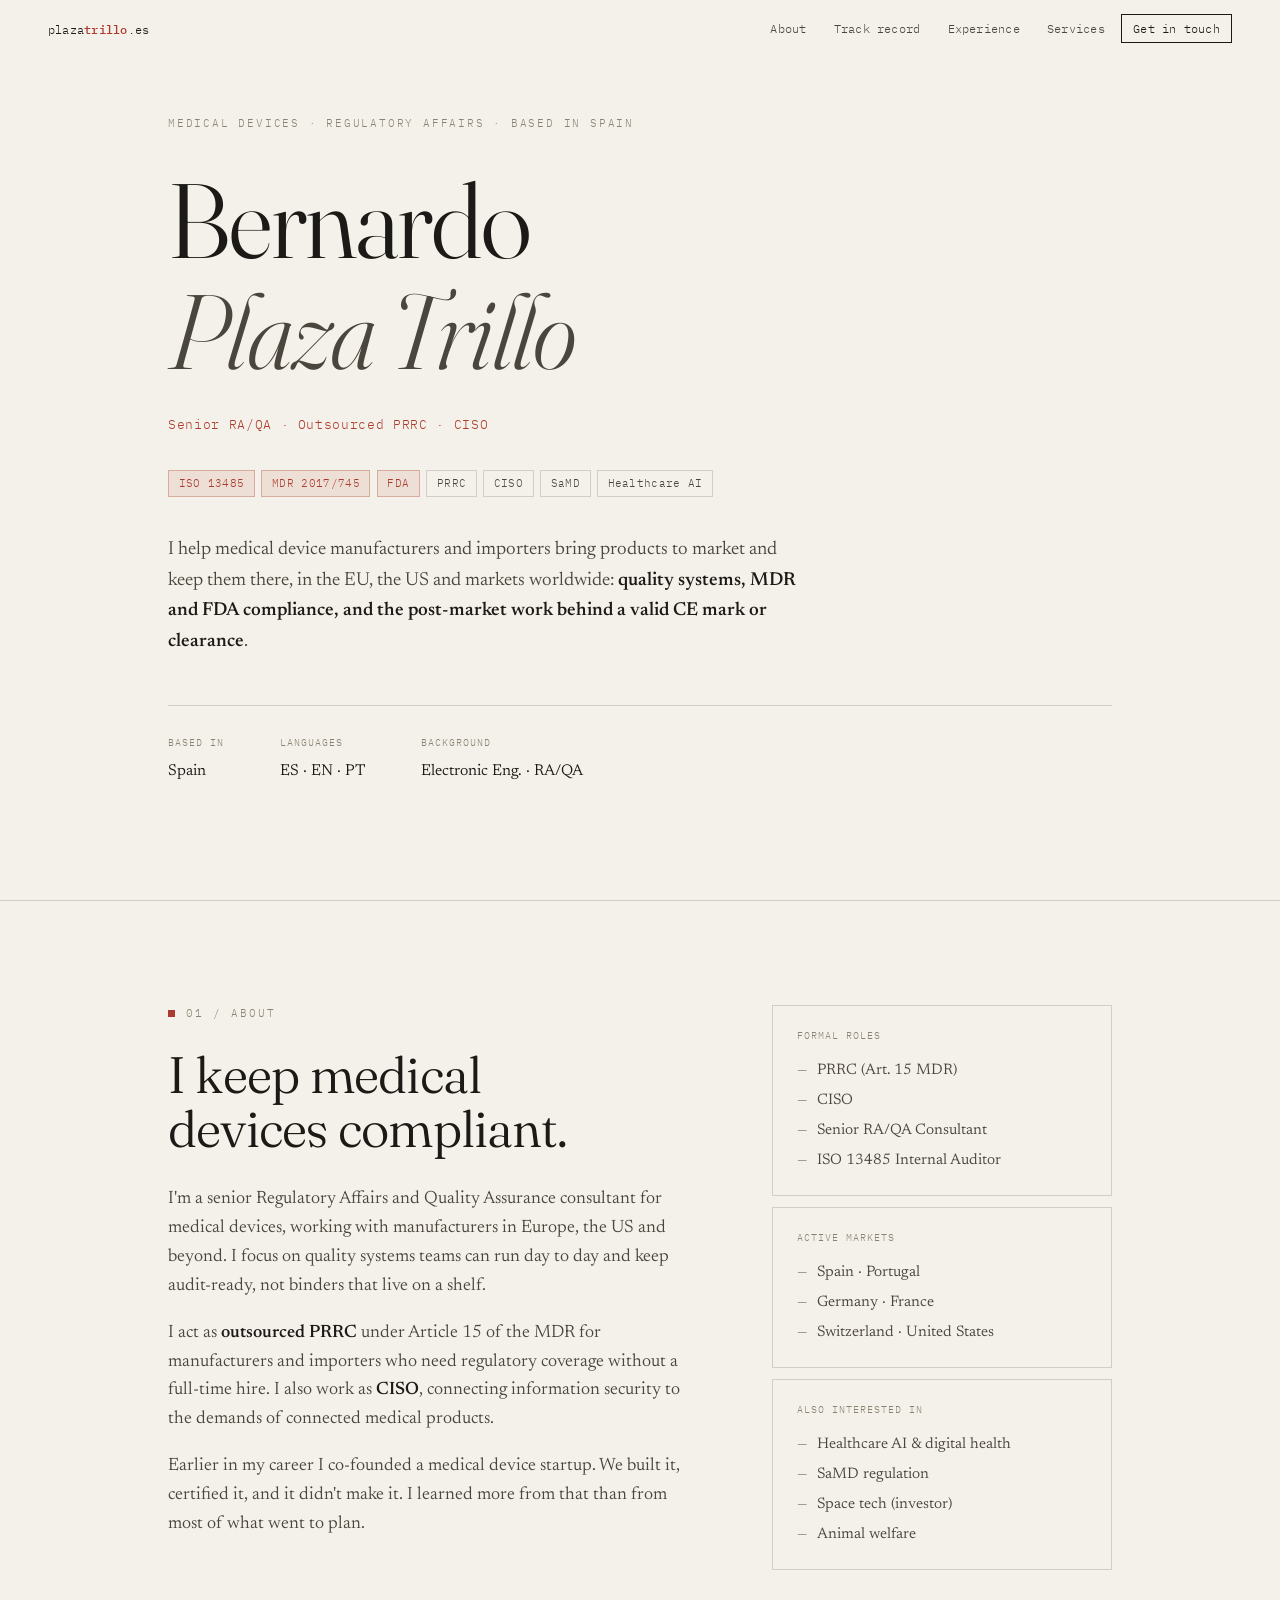
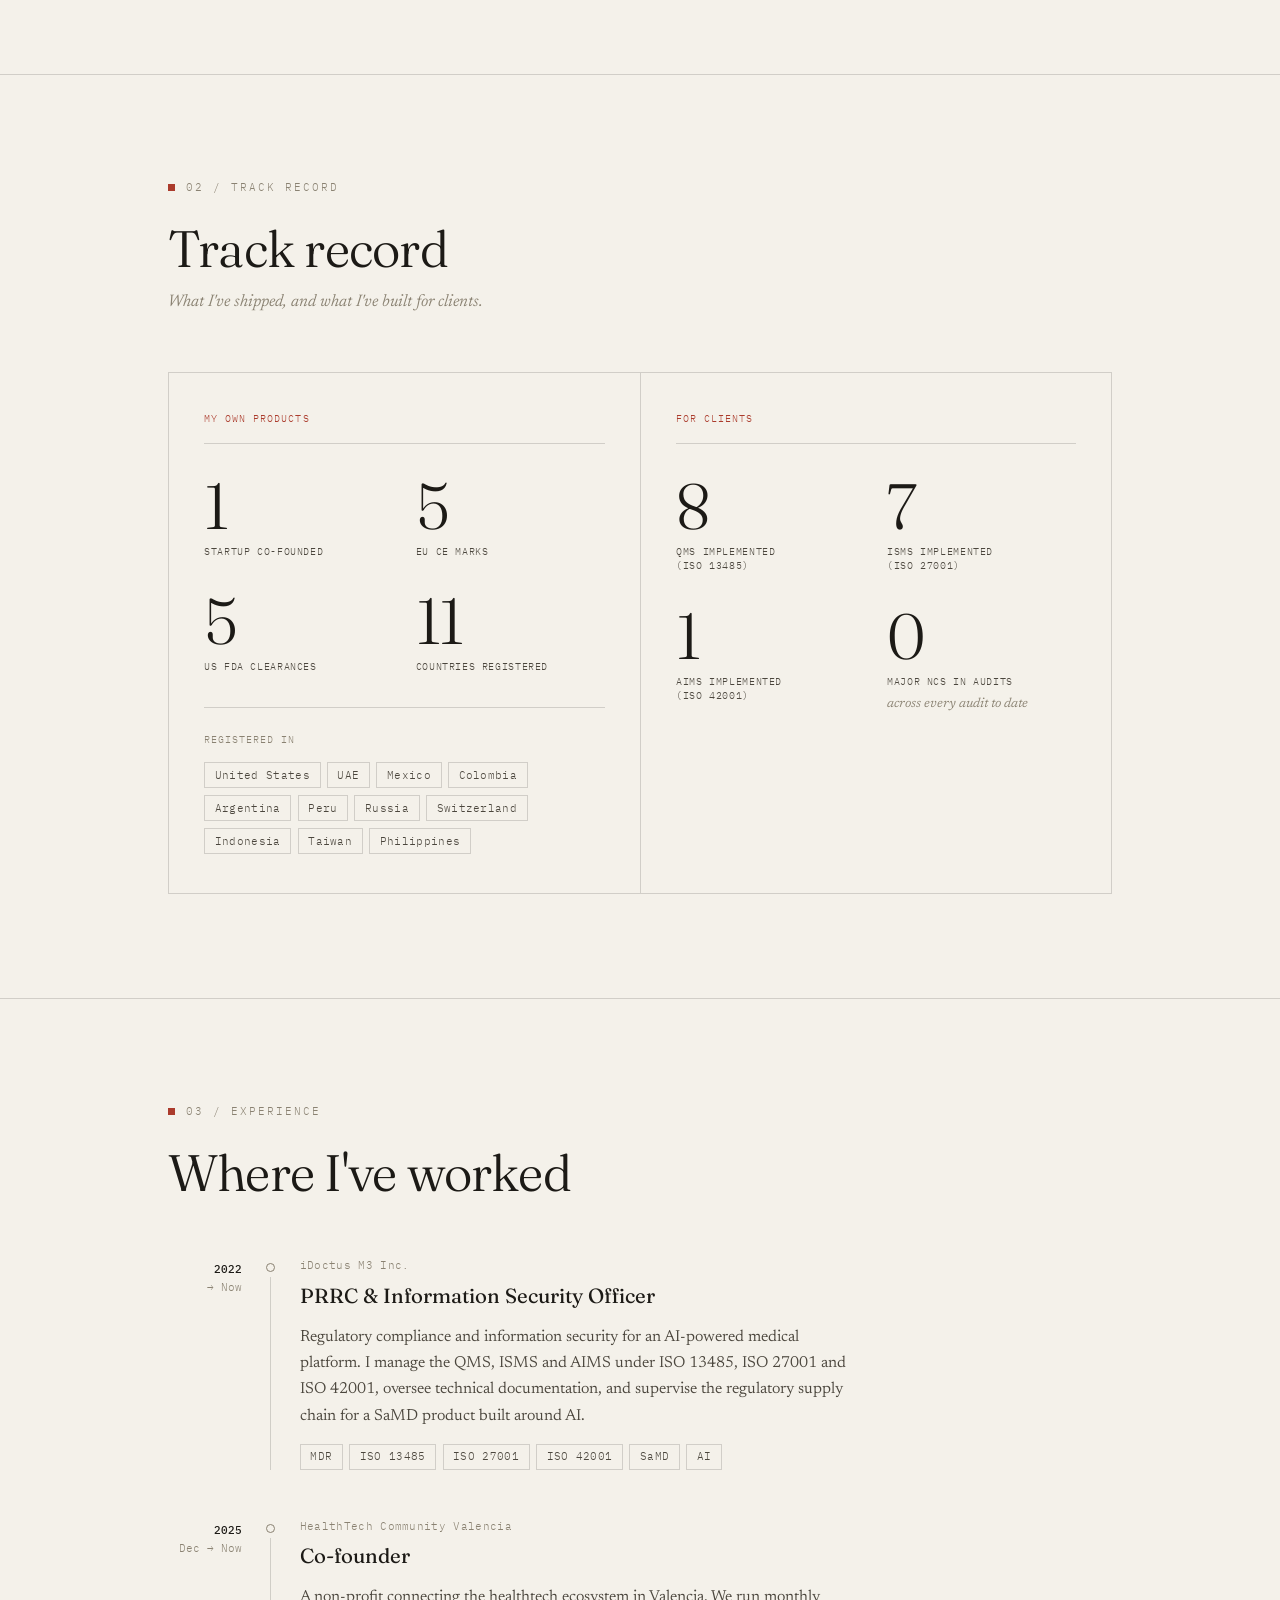
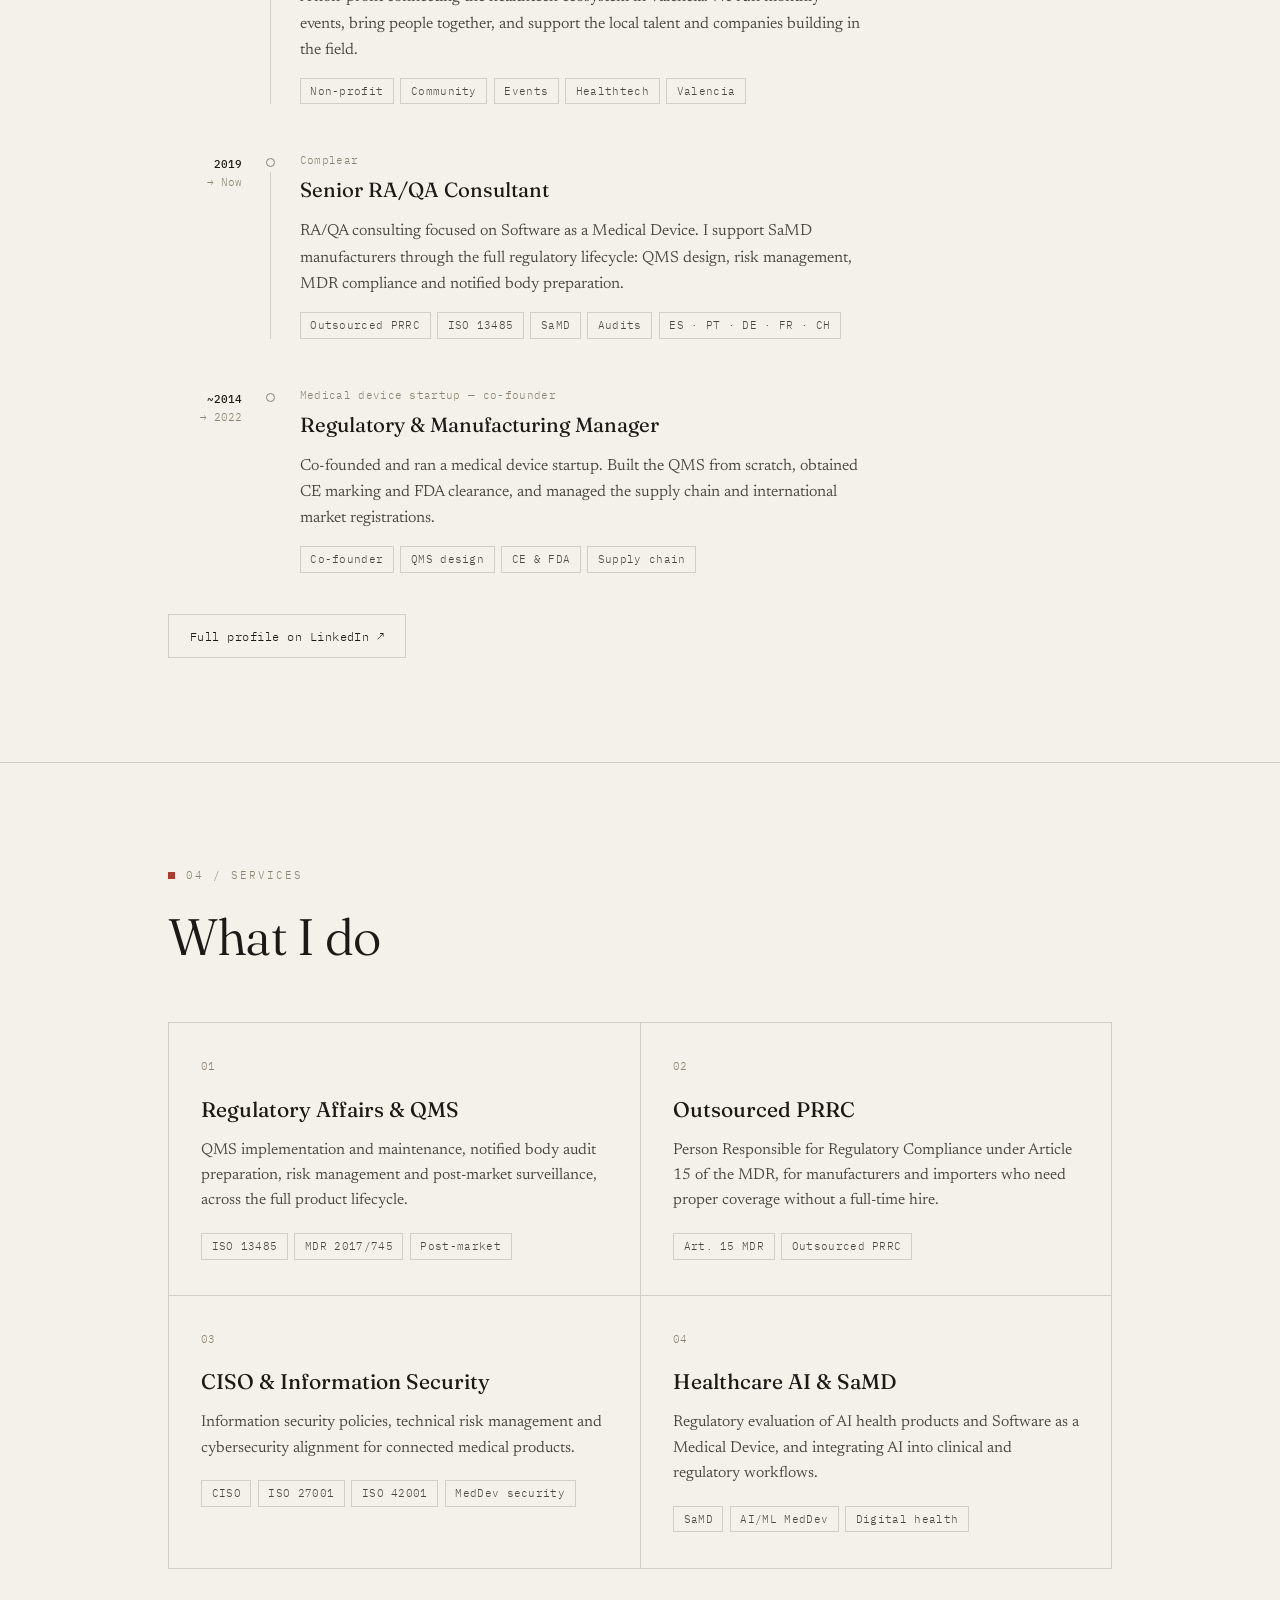
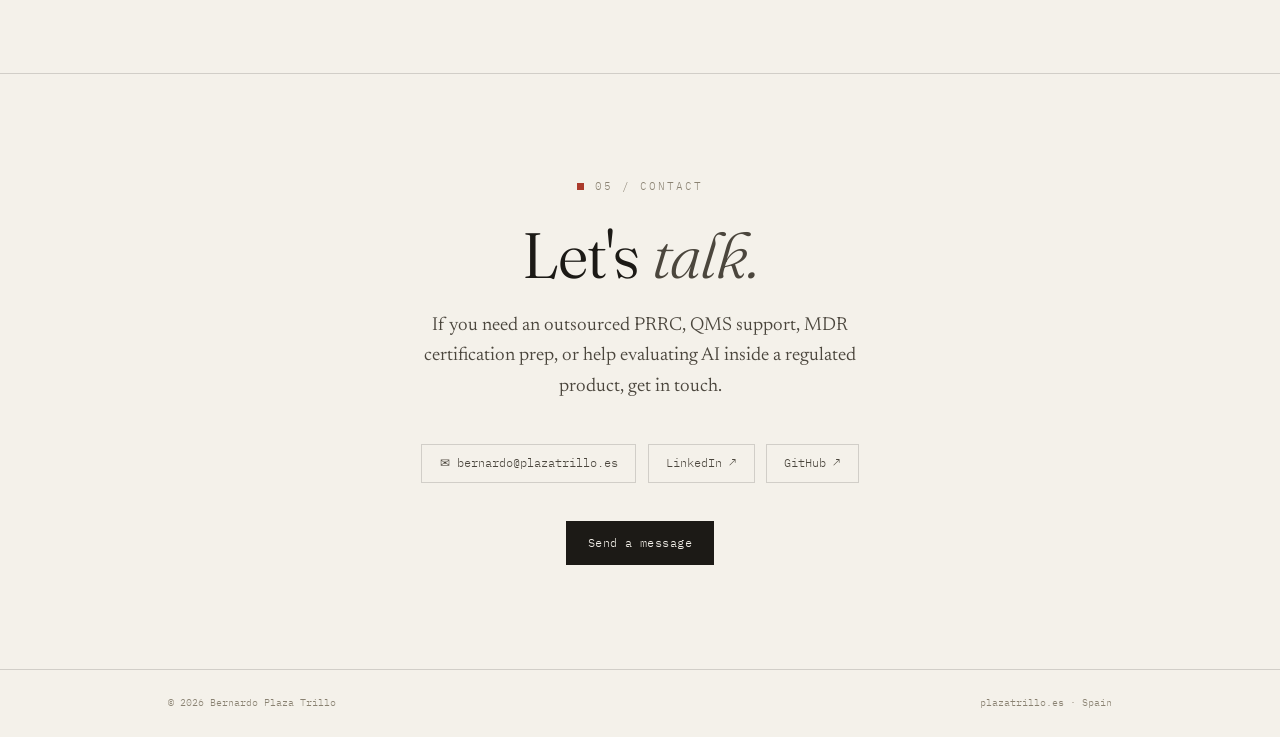
==== index.html @ 0739e40c "Personal site: de-slopped redesign Editorial "regulatory dossier" redesign of plazatrillo.es: paper/" ====
<!DOCTYPE html>
<html lang="en">
<head>
  <meta charset="UTF-8" />
  <meta name="viewport" content="width=device-width, initial-scale=1.0" />
  <meta name="color-scheme" content="light" />
  <meta name="description" content="Bernardo Plaza Trillo — Regulatory Affairs & Quality Assurance for medical devices. Outsourced PRRC (Art. 15 MDR) and CISO, working across Europe." />
  <title>Bernardo Plaza Trillo — Regulatory Affairs · PRRC · CISO</title>
  <link rel="preconnect" href="https://fonts.googleapis.com" />
  <link rel="preconnect" href="https://fonts.gstatic.com" crossorigin />
  <link href="https://fonts.googleapis.com/css2?family=Fraunces:opsz,wght@9..144,300..600&family=Newsreader:ital,opsz,wght@0,6..72,300..460;1,6..72,320..400&family=IBM+Plex+Mono:wght@400;500&display=swap" rel="stylesheet" />
  <style>
    *, *::before, *::after { box-sizing: border-box; margin: 0; padding: 0; }

    :root {
      --paper:   #f4f1ea;
      --paper-2: #ece7db;
      --ink:     #1c1a16;
      --ink-2:   #4b463d;
      --ink-3:   #8a8272;
      --line:    rgba(28,26,22,0.16);
      --line-2:  rgba(28,26,22,0.09);
      --stamp:   #ab3b2c;
      --stamp-2: rgba(171,59,44,0.10);
      --disp:    'Fraunces', Georgia, serif;
      --text:    'Newsreader', Georgia, serif;
      --mono:    'IBM Plex Mono', ui-monospace, monospace;
    }

    html { scroll-behavior: smooth; background: var(--paper); }
    body {
      background: var(--paper);
      color: var(--ink);
      font-family: var(--text);
      font-weight: 380;
      font-size: 18px;
      line-height: 1.6;
      -webkit-font-smoothing: antialiased;
      overflow-x: hidden;
    }
    ::selection { background: var(--stamp); color: var(--paper); }
    ::-webkit-scrollbar { width: 10px; }
    ::-webkit-scrollbar-track { background: var(--paper); }
    ::-webkit-scrollbar-thumb { background: var(--line); }

    /* ── shared ── */
    .wrap { max-width: 1040px; margin: 0 auto; padding: 0 3rem; }
    section { position: relative; border-top: 1px solid var(--line); }
    section:first-of-type { border-top: none; }
    .pad { padding: 6.5rem 0; }

    .eyebrow {
      font-family: var(--mono); font-size: 0.68rem; letter-spacing: 0.18em;
      text-transform: uppercase; color: var(--ink-3);
      display: flex; align-items: center; gap: 0.7rem; margin-bottom: 1.6rem;
    }
    .eyebrow::before { content: ''; width: 7px; height: 7px; background: var(--stamp); }

    .disp {
      font-family: var(--disp); font-weight: 330;
      font-optical-sizing: auto; letter-spacing: -0.015em;
      line-height: 1.06; color: var(--ink);
    }
    .lead {
      font-size: 1.18rem; line-height: 1.62; color: var(--ink-2);
    }
    .lead strong, .body strong { font-weight: 560; color: var(--ink); }
    .body { color: var(--ink-2); }
    .serif-it { font-family: var(--text); font-style: italic; }

    a { color: inherit; }

    /* ── tags ── */
    .tags { display: flex; flex-wrap: wrap; gap: 0.4rem; }
    .tag {
      font-family: var(--mono); font-size: 0.66rem; letter-spacing: 0.03em;
      padding: 0.24rem 0.6rem; border: 1px solid var(--line);
      color: var(--ink-2); background: transparent; white-space: nowrap;
    }
    .tag.hi { border-color: rgba(171,59,44,0.32); color: var(--stamp); background: var(--stamp-2); }

    /* ── buttons ── */
    .btn {
      display: inline-flex; align-items: center; gap: 0.5rem;
      font-family: var(--mono); font-size: 0.76rem; letter-spacing: 0.04em;
      padding: 0.7rem 1.3rem; text-decoration: none; cursor: pointer;
      border: 1px solid var(--ink); transition: background 0.18s, color 0.18s, border-color 0.18s;
    }
    .btn-solid { background: var(--ink); color: var(--paper); }
    .btn-solid:hover { background: var(--stamp); border-color: var(--stamp); }
    .btn-ghost { background: transparent; color: var(--ink); border-color: var(--line); }
    .btn-ghost:hover { border-color: var(--ink); }

    /* ── nav ── */
    #nav {
      position: fixed; inset: 0 0 auto 0; z-index: 200; height: 60px;
      display: flex; align-items: center; justify-content: space-between;
      padding: 0 3rem; transition: background 0.25s, border-color 0.25s;
      border-bottom: 1px solid transparent;
    }
    #nav.on { background: rgba(244,241,234,0.9); backdrop-filter: blur(10px); -webkit-backdrop-filter: blur(10px); border-bottom-color: var(--line); }
    .nav-logo { font-family: var(--mono); font-size: 0.78rem; letter-spacing: 0.02em; text-decoration: none; color: var(--ink); }
    .nav-logo b { color: var(--stamp); font-weight: 500; }
    .nav-links { display: flex; align-items: center; gap: 0.3rem; list-style: none; }
    .nav-links a {
      font-family: var(--mono); font-size: 0.72rem; letter-spacing: 0.02em;
      text-decoration: none; color: var(--ink-2); padding: 0.4rem 0.7rem; transition: color 0.15s;
    }
    .nav-links a:hover { color: var(--ink); }
    .nav-links a.cta { border: 1px solid var(--ink); color: var(--ink); }
    .nav-links a.cta:hover { background: var(--ink); color: var(--paper); }

    /* ── fade up ── */
    .fu { opacity: 0; transform: translateY(16px); transition: opacity 0.6s ease, transform 0.6s ease; }
    .fu.vis { opacity: 1; transform: none; }
    .d1 { transition-delay: 0.06s; } .d2 { transition-delay: 0.14s; }
    .d3 { transition-delay: 0.22s; } .d4 { transition-delay: 0.3s; }

    /* ════ HERO ════ */
    #hero { min-height: 100vh; display: flex; align-items: center; }
    #hero .wrap { width: 100%; }
    .hero-kicker { font-family: var(--mono); font-size: 0.7rem; letter-spacing: 0.16em; text-transform: uppercase; color: var(--ink-3); margin-bottom: 2rem; }
    .hero-name { font-size: clamp(3.4rem, 9vw, 6.6rem); margin-bottom: 1.6rem; }
    .hero-name .b { display: block; }
    .hero-name .t { display: block; font-style: italic; font-weight: 300; color: var(--ink-2); }
    .hero-role { font-family: var(--mono); font-size: 0.82rem; letter-spacing: 0.05em; color: var(--stamp); margin-bottom: 2.2rem; }
    .hero-chips { margin-bottom: 2.4rem; }
    .hero-desc { max-width: 640px; margin-bottom: 3rem; }
    .hero-meta { display: flex; gap: 3.5rem; flex-wrap: wrap; padding-top: 1.8rem; border-top: 1px solid var(--line); }
    .m-l { font-family: var(--mono); font-size: 0.62rem; text-transform: uppercase; letter-spacing: 0.1em; color: var(--ink-3); display: block; margin-bottom: 0.35rem; }
    .m-v { font-size: 0.98rem; color: var(--ink); }

    /* ════ ABOUT ════ */
    #about .wrap { display: grid; grid-template-columns: 1fr 340px; gap: 4.5rem; align-items: start; }
    .about-h { font-size: clamp(2rem, 4.5vw, 3.2rem); margin-bottom: 1.8rem; }
    .about-body p { margin-bottom: 1.15rem; max-width: 540px; }
    .about-body p:last-child { margin-bottom: 0; }
    .card { border: 1px solid var(--line); padding: 1.4rem 1.5rem; margin-bottom: 0.7rem; }
    .card:last-child { margin-bottom: 0; }
    .card-t { font-family: var(--mono); font-size: 0.62rem; text-transform: uppercase; letter-spacing: 0.1em; color: var(--ink-3); margin-bottom: 1rem; }
    .card ul { list-style: none; display: flex; flex-direction: column; gap: 0.5rem; }
    .card li { font-size: 0.95rem; color: var(--ink-2); display: flex; gap: 0.6rem; line-height: 1.45; }
    .card li::before { content: '—'; color: var(--ink-3); flex-shrink: 0; }

    /* ════ NUMBERS ════ */
    .num-head { margin-bottom: 3.5rem; }
    .num-head .disp { font-size: clamp(2rem, 4.5vw, 3.2rem); }
    .num-sub { font-family: var(--text); font-style: italic; color: var(--ink-3); font-size: 1.05rem; margin-top: 0.7rem; }
    .num-cols { display: grid; grid-template-columns: 1fr 1fr; border: 1px solid var(--line); }
    .num-col { padding: 2.4rem 2.2rem; }
    .num-col + .num-col { border-left: 1px solid var(--line); }
    .num-col-t { font-family: var(--mono); font-size: 0.64rem; text-transform: uppercase; letter-spacing: 0.1em; color: var(--stamp); padding-bottom: 1rem; margin-bottom: 2rem; border-bottom: 1px solid var(--line); }
    .stats { display: grid; grid-template-columns: 1fr 1fr; gap: 2rem 1.4rem; }
    .stat .n { font-family: var(--disp); font-weight: 300; font-size: clamp(2.8rem, 5vw, 4rem); line-height: 0.95; letter-spacing: -0.03em; margin-bottom: 0.5rem; }
    .stat .l { font-family: var(--mono); font-size: 0.64rem; text-transform: uppercase; letter-spacing: 0.06em; color: var(--ink-2); line-height: 1.4; }
    .stat .note { font-family: var(--text); font-style: italic; font-size: 0.82rem; color: var(--ink-3); margin-top: 0.25rem; }
    .markets { margin-top: 2rem; padding-top: 1.5rem; border-top: 1px solid var(--line); }
    .markets-l { font-family: var(--mono); font-size: 0.62rem; text-transform: uppercase; letter-spacing: 0.1em; color: var(--ink-3); margin-bottom: 0.9rem; }

    /* ════ TIMELINE ════ */
    .sec-head { margin-bottom: 3.5rem; }
    .sec-head .disp { font-size: clamp(2rem, 4.5vw, 3.2rem); }
    .tl-item { display: grid; grid-template-columns: 90px 24px 1fr; padding-bottom: 3rem; }
    .tl-item:last-child { padding-bottom: 0; }
    .tl-date { font-family: var(--mono); font-size: 0.66rem; color: var(--ink-3); text-align: right; padding-right: 1rem; padding-top: 4px; line-height: 1.7; }
    .tl-date b { color: var(--ink); font-weight: 500; }
    .tl-spine { display: flex; flex-direction: column; align-items: center; }
    .tl-dot { width: 9px; height: 9px; border: 1.5px solid var(--ink-3); background: var(--paper); border-radius: 50%; margin-top: 6px; flex-shrink: 0; transition: border-color 0.2s, background 0.2s; }
    .tl-item:hover .tl-dot { border-color: var(--stamp); background: var(--stamp); }
    .tl-line { flex: 1; width: 1px; background: var(--line); margin-top: 5px; }
    .tl-item:last-child .tl-line { display: none; }
    .tl-body { padding-left: 1.1rem; }
    .tl-co { font-family: var(--mono); font-size: 0.68rem; letter-spacing: 0.03em; color: var(--ink-3); margin-bottom: 0.3rem; }
    .tl-role { font-family: var(--disp); font-weight: 420; font-size: 1.28rem; margin-bottom: 0.7rem; }
    .tl-desc { font-size: 1rem; color: var(--ink-2); max-width: 560px; margin-bottom: 0.9rem; line-height: 1.65; }
    .tl-foot { margin-top: 2.6rem; display: flex; align-items: center; gap: 1.2rem; flex-wrap: wrap; }

    /* ════ EXPERTISE ════ */
    .ex-grid { display: grid; grid-template-columns: 1fr 1fr; border: 1px solid var(--line); }
    .ex-card { padding: 2.2rem 2rem; border-top: 1px solid var(--line); border-left: 1px solid var(--line); }
    .ex-card:nth-child(-n+2) { border-top: none; }
    .ex-card:nth-child(odd) { border-left: none; }
    .ex-n { font-family: var(--mono); font-size: 0.66rem; color: var(--ink-3); margin-bottom: 1.1rem; }
    .ex-t { font-family: var(--disp); font-weight: 440; font-size: 1.32rem; margin-bottom: 0.7rem; }
    .ex-d { font-size: 0.98rem; color: var(--ink-2); line-height: 1.62; margin-bottom: 1.2rem; }

    /* ════ CONTACT ════ */
    #contact { text-align: center; }
    #contact .wrap { max-width: 640px; }
    .contact-h { font-size: clamp(2.4rem, 6vw, 4rem); margin-bottom: 1.4rem; }
    .contact-h .t { font-style: italic; font-weight: 300; color: var(--ink-2); }
    .contact-copy { max-width: 460px; margin: 0 auto 2.6rem; color: var(--ink-2); }
    .contact-links { display: flex; justify-content: center; flex-wrap: wrap; gap: 0.7rem; margin-bottom: 2.4rem; }
    .clink { display: inline-flex; align-items: center; gap: 0.45rem; font-family: var(--mono); font-size: 0.74rem; padding: 0.55rem 1.1rem; border: 1px solid var(--line); text-decoration: none; color: var(--ink-2); transition: border-color 0.18s, color 0.18s; }
    .clink:hover { border-color: var(--ink); color: var(--ink); }
    .contact-phone { font-family: var(--mono); font-size: 0.72rem; color: var(--ink-3); margin-top: 1.4rem; }

    /* ── footer ── */
    footer { border-top: 1px solid var(--line); }
    footer .wrap { display: flex; justify-content: space-between; align-items: center; padding-top: 1.6rem; padding-bottom: 1.6rem; }
    footer span { font-family: var(--mono); font-size: 0.64rem; color: var(--ink-3); }

    /* ── responsive ── */
    @media (max-width: 820px) {
      body { font-size: 17px; }
      .wrap { padding: 0 1.4rem; }
      #nav { padding: 0 1.4rem; }
      .nav-links li:not(:last-child) { display: none; }
      .pad { padding: 4.5rem 0; }
      #about .wrap { grid-template-columns: 1fr; gap: 2.5rem; }
      .num-cols { grid-template-columns: 1fr; }
      .num-col + .num-col { border-left: none; border-top: 1px solid var(--line); }
      .ex-grid { grid-template-columns: 1fr; }
      .ex-card { border-left: none; border-top: 1px solid var(--line); }
      .ex-card:first-child { border-top: none; }
      .hero-meta { gap: 1.8rem; }
      .tl-item { grid-template-columns: 66px 20px 1fr; }
      footer .wrap { flex-direction: column; gap: 0.5rem; text-align: center; }
    }
  </style>
</head>
<body>

<nav id="nav">
  <a href="#hero" class="nav-logo">plaza<b>trillo</b>.es</a>
  <ul class="nav-links">
    <li><a href="#about">About</a></li>
    <li><a href="#numbers">Track record</a></li>
    <li><a href="#experience">Experience</a></li>
    <li><a href="#expertise">Services</a></li>
    <li><a href="#contact" class="cta">Get in touch</a></li>
  </ul>
</nav>

<!-- ════ HERO ════ -->
<section id="hero">
  <div class="wrap">
    <p class="hero-kicker fu">Medical devices · Regulatory affairs · Based in Spain</p>
    <h1 class="hero-name disp fu d1">
      <span class="b">Bernardo</span>
      <span class="t">Plaza Trillo</span>
    </h1>
    <p class="hero-role fu d1">Senior RA/QA · Outsourced PRRC · CISO</p>
    <div class="hero-chips tags fu d2">
      <span class="tag hi">ISO 13485</span>
      <span class="tag hi">MDR 2017/745</span>
      <span class="tag hi">FDA</span>
      <span class="tag">PRRC</span>
      <span class="tag">CISO</span>
      <span class="tag">SaMD</span>
      <span class="tag">Healthcare AI</span>
    </div>
    <p class="hero-desc lead fu d2">
      I help medical device manufacturers and importers bring products to market and keep
      them there, in the EU, the US and markets worldwide: <strong>quality systems, MDR and
      FDA compliance, and the post-market work behind a valid CE mark or clearance</strong>.
    </p>
    <div class="hero-meta fu d3">
      <div><span class="m-l">Based in</span><span class="m-v">Spain</span></div>
      <div><span class="m-l">Languages</span><span class="m-v">ES · EN · PT</span></div>
      <div><span class="m-l">Background</span><span class="m-v">Electronic Eng. · RA/QA</span></div>
    </div>
  </div>
</section>

<!-- ════ ABOUT ════ -->
<section id="about" class="pad">
  <div class="wrap">
    <div class="fu">
      <div class="eyebrow">01 / About</div>
      <h2 class="about-h disp">I keep medical<br>devices compliant.</h2>
      <div class="about-body body">
        <p>
          I'm a senior Regulatory Affairs and Quality Assurance consultant for medical
          devices, working with manufacturers in Europe, the US and beyond. I focus on
          quality systems teams can run day to day and keep audit-ready, not binders that
          live on a shelf.
        </p>
        <p>
          I act as <strong>outsourced PRRC</strong> under Article&nbsp;15 of the MDR for
          manufacturers and importers who need regulatory coverage without a full-time hire.
          I also work as <strong>CISO</strong>, connecting information security to the
          demands of connected medical products.
        </p>
        <p>
          Earlier in my career I co-founded a medical device startup. We built it,
          certified it, and it didn't make it. I learned more from that than from
          most of what went to plan.
        </p>
      </div>
    </div>
    <div class="fu d2">
      <div class="card">
        <div class="card-t">Formal roles</div>
        <ul>
          <li>PRRC (Art. 15 MDR)</li>
          <li>CISO</li>
          <li>Senior RA/QA Consultant</li>
          <li>ISO 13485 Internal Auditor</li>
        </ul>
      </div>
      <div class="card">
        <div class="card-t">Active markets</div>
        <ul>
          <li>Spain · Portugal</li>
          <li>Germany · France</li>
          <li>Switzerland · United States</li>
        </ul>
      </div>
      <div class="card">
        <div class="card-t">Also interested in</div>
        <ul>
          <li>Healthcare AI &amp; digital health</li>
          <li>SaMD regulation</li>
          <li>Space tech (investor)</li>
          <li>Animal welfare</li>
        </ul>
      </div>
    </div>
  </div>
</section>

<!-- ════ NUMBERS ════ -->
<section id="numbers" class="pad">
  <div class="wrap">
    <div class="num-head fu">
      <div class="eyebrow">02 / Track record</div>
      <span class="disp">Track record</span>
      <p class="num-sub">What I've shipped, and what I've built for clients.</p>
    </div>
    <div class="num-cols fu d1">
      <div class="num-col">
        <div class="num-col-t">My own products</div>
        <div class="stats">
          <div class="stat">
            <div class="n">1</div>
            <div class="l">Startup co-founded</div>
          </div>
          <div class="stat">
            <div class="n">5</div>
            <div class="l">EU CE marks</div>
          </div>
          <div class="stat">
            <div class="n">5</div>
            <div class="l">US FDA clearances</div>
          </div>
          <div class="stat">
            <div class="n">11</div>
            <div class="l">Countries registered</div>
          </div>
        </div>
        <div class="markets">
          <div class="markets-l">Registered in</div>
          <div class="tags">
            <span class="tag">United States</span><span class="tag">UAE</span><span class="tag">Mexico</span>
            <span class="tag">Colombia</span><span class="tag">Argentina</span>
            <span class="tag">Peru</span><span class="tag">Russia</span>
            <span class="tag">Switzerland</span><span class="tag">Indonesia</span>
            <span class="tag">Taiwan</span><span class="tag">Philippines</span>
          </div>
        </div>
      </div>
      <div class="num-col">
        <div class="num-col-t">For clients</div>
        <div class="stats">
          <div class="stat">
            <div class="n">8</div>
            <div class="l">QMS implemented<br>(ISO 13485)</div>
          </div>
          <div class="stat">
            <div class="n">7</div>
            <div class="l">ISMS implemented<br>(ISO 27001)</div>
          </div>
          <div class="stat">
            <div class="n">1</div>
            <div class="l">AIMS implemented<br>(ISO 42001)</div>
          </div>
          <div class="stat">
            <div class="n">0</div>
            <div class="l">Major NCs in audits</div>
            <div class="note">across every audit to date</div>
          </div>
        </div>
      </div>
    </div>
  </div>
</section>

<!-- ════ EXPERIENCE ════ -->
<section id="experience" class="pad">
  <div class="wrap">
    <div class="sec-head fu">
      <div class="eyebrow">03 / Experience</div>
      <span class="disp">Where I've worked</span>
    </div>
    <div class="timeline">
      <div class="tl-item fu">
        <div class="tl-date"><b>2022</b><br>→ Now</div>
        <div class="tl-spine"><div class="tl-dot"></div><div class="tl-line"></div></div>
        <div class="tl-body">
          <div class="tl-co">iDoctus M3 Inc.</div>
          <div class="tl-role">PRRC &amp; Information Security Officer</div>
          <div class="tl-desc">
            Regulatory compliance and information security for an AI-powered medical
            platform. I manage the QMS, ISMS and AIMS under ISO 13485, ISO 27001 and
            ISO 42001, oversee technical documentation, and supervise the regulatory
            supply chain for a SaMD product built around AI.
          </div>
          <div class="tags">
            <span class="tag">MDR</span><span class="tag">ISO 13485</span>
            <span class="tag">ISO 27001</span><span class="tag">ISO 42001</span>
            <span class="tag">SaMD</span><span class="tag">AI</span>
          </div>
        </div>
      </div>
      <div class="tl-item fu">
        <div class="tl-date"><b>2025</b><br>Dec → Now</div>
        <div class="tl-spine"><div class="tl-dot"></div><div class="tl-line"></div></div>
        <div class="tl-body">
          <div class="tl-co">HealthTech Community Valencia</div>
          <div class="tl-role">Co-founder</div>
          <div class="tl-desc">
            A non-profit connecting the healthtech ecosystem in Valencia. We run monthly
            events, bring people together, and support the local talent and companies
            building in the field.
          </div>
          <div class="tags">
            <span class="tag">Non-profit</span><span class="tag">Community</span>
            <span class="tag">Events</span><span class="tag">Healthtech</span>
            <span class="tag">Valencia</span>
          </div>
        </div>
      </div>
      <div class="tl-item fu">
        <div class="tl-date"><b>2019</b><br>→ Now</div>
        <div class="tl-spine"><div class="tl-dot"></div><div class="tl-line"></div></div>
        <div class="tl-body">
          <div class="tl-co">Complear</div>
          <div class="tl-role">Senior RA/QA Consultant</div>
          <div class="tl-desc">
            RA/QA consulting focused on Software as a Medical Device. I support SaMD
            manufacturers through the full regulatory lifecycle: QMS design, risk
            management, MDR compliance and notified body preparation.
          </div>
          <div class="tags">
            <span class="tag">Outsourced PRRC</span><span class="tag">ISO 13485</span>
            <span class="tag">SaMD</span><span class="tag">Audits</span>
            <span class="tag">ES · PT · DE · FR · CH</span>
          </div>
        </div>
      </div>
      <div class="tl-item fu">
        <div class="tl-date"><b>~2014</b><br>→ 2022</div>
        <div class="tl-spine"><div class="tl-dot"></div><div class="tl-line"></div></div>
        <div class="tl-body">
          <div class="tl-co">Medical device startup — co-founder</div>
          <div class="tl-role">Regulatory &amp; Manufacturing Manager</div>
          <div class="tl-desc">
            Co-founded and ran a medical device startup. Built the QMS from scratch,
            obtained CE marking and FDA clearance, and managed the supply chain and
            international market registrations.
          </div>
          <div class="tags">
            <span class="tag">Co-founder</span><span class="tag">QMS design</span>
            <span class="tag">CE &amp; FDA</span><span class="tag">Supply chain</span>
          </div>
        </div>
      </div>
    </div>
    <div class="tl-foot fu">
      <a href="https://www.linkedin.com/in/bernardoplazatrillo" target="_blank" rel="noopener" class="btn btn-ghost">Full profile on LinkedIn ↗</a>
    </div>
  </div>
</section>

<!-- ════ EXPERTISE ════ -->
<section id="expertise" class="pad">
  <div class="wrap">
    <div class="sec-head fu">
      <div class="eyebrow">04 / Services</div>
      <span class="disp">What I do</span>
    </div>
    <div class="ex-grid fu d1">
      <div class="ex-card">
        <div class="ex-n">01</div>
        <div class="ex-t">Regulatory Affairs &amp; QMS</div>
        <div class="ex-d">
          QMS implementation and maintenance, notified body audit preparation, risk
          management and post-market surveillance, across the full product lifecycle.
        </div>
        <div class="tags">
          <span class="tag">ISO 13485</span><span class="tag">MDR 2017/745</span>
          <span class="tag">Post-market</span>
        </div>
      </div>
      <div class="ex-card">
        <div class="ex-n">02</div>
        <div class="ex-t">Outsourced PRRC</div>
        <div class="ex-d">
          Person Responsible for Regulatory Compliance under Article 15 of the MDR,
          for manufacturers and importers who need proper coverage without a full-time hire.
        </div>
        <div class="tags">
          <span class="tag">Art. 15 MDR</span><span class="tag">Outsourced PRRC</span>
        </div>
      </div>
      <div class="ex-card">
        <div class="ex-n">03</div>
        <div class="ex-t">CISO &amp; Information Security</div>
        <div class="ex-d">
          Information security policies, technical risk management and cybersecurity
          alignment for connected medical products.
        </div>
        <div class="tags">
          <span class="tag">CISO</span><span class="tag">ISO 27001</span>
          <span class="tag">ISO 42001</span><span class="tag">MedDev security</span>
        </div>
      </div>
      <div class="ex-card">
        <div class="ex-n">04</div>
        <div class="ex-t">Healthcare AI &amp; SaMD</div>
        <div class="ex-d">
          Regulatory evaluation of AI health products and Software as a Medical Device,
          and integrating AI into clinical and regulatory workflows.
        </div>
        <div class="tags">
          <span class="tag">SaMD</span><span class="tag">AI/ML MedDev</span>
          <span class="tag">Digital health</span>
        </div>
      </div>
    </div>
  </div>
</section>

<!-- ════ CONTACT ════ -->
<section id="contact" class="pad">
  <div class="wrap fu">
    <div class="eyebrow" style="justify-content:center;">05 / Contact</div>
    <h2 class="contact-h disp">Let's <span class="t">talk.</span></h2>
    <p class="contact-copy lead">
      If you need an outsourced PRRC, QMS support, MDR certification prep, or help
      evaluating AI inside a regulated product, get in touch.
    </p>
    <div class="contact-links">
      <a data-email class="clink">✉ <span class="email-text"></span></a>
      <a href="https://www.linkedin.com/in/bernardoplazatrillo" target="_blank" rel="noopener" class="clink">LinkedIn ↗</a>
      <a href="https://github.com/bernardopersonal" target="_blank" rel="noopener" class="clink">GitHub ↗</a>
    </div>
    <a data-email class="btn btn-solid">Send a message</a>
  </div>
</section>

<footer>
  <div class="wrap">
    <span>© 2026 Bernardo Plaza Trillo</span>
    <span>plazatrillo.es · Spain</span>
  </div>
</footer>

<script>
  // assemble email at runtime so it never sits in the static HTML (spam-resistant)
  (function () {
    const addr = 'bernardo' + '@' + 'plazatrillo.es';
    document.querySelectorAll('[data-email]').forEach(a => { a.href = 'mailto:' + addr; });
    document.querySelectorAll('.email-text').forEach(el => { el.textContent = addr; });
  })();

  // nav hairline on scroll
  const nav = document.getElementById('nav');
  addEventListener('scroll', () => nav.classList.toggle('on', scrollY > 40), { passive: true });

  // fade-up on scroll
  const io = new IntersectionObserver((entries) => {
    entries.forEach(e => { if (e.isIntersecting) { e.target.classList.add('vis'); io.unobserve(e.target); } });
  }, { threshold: 0.12, rootMargin: '0px 0px -30px 0px' });
  document.querySelectorAll('.fu').forEach(el => io.observe(el));

  // reveal anything already in view (iOS Safari)
  addEventListener('load', () => {
    document.querySelectorAll('.fu').forEach(el => {
      const r = el.getBoundingClientRect();
      if (r.top < innerHeight) el.classList.add('vis');
    });
  });
</script>
</body>
</html>
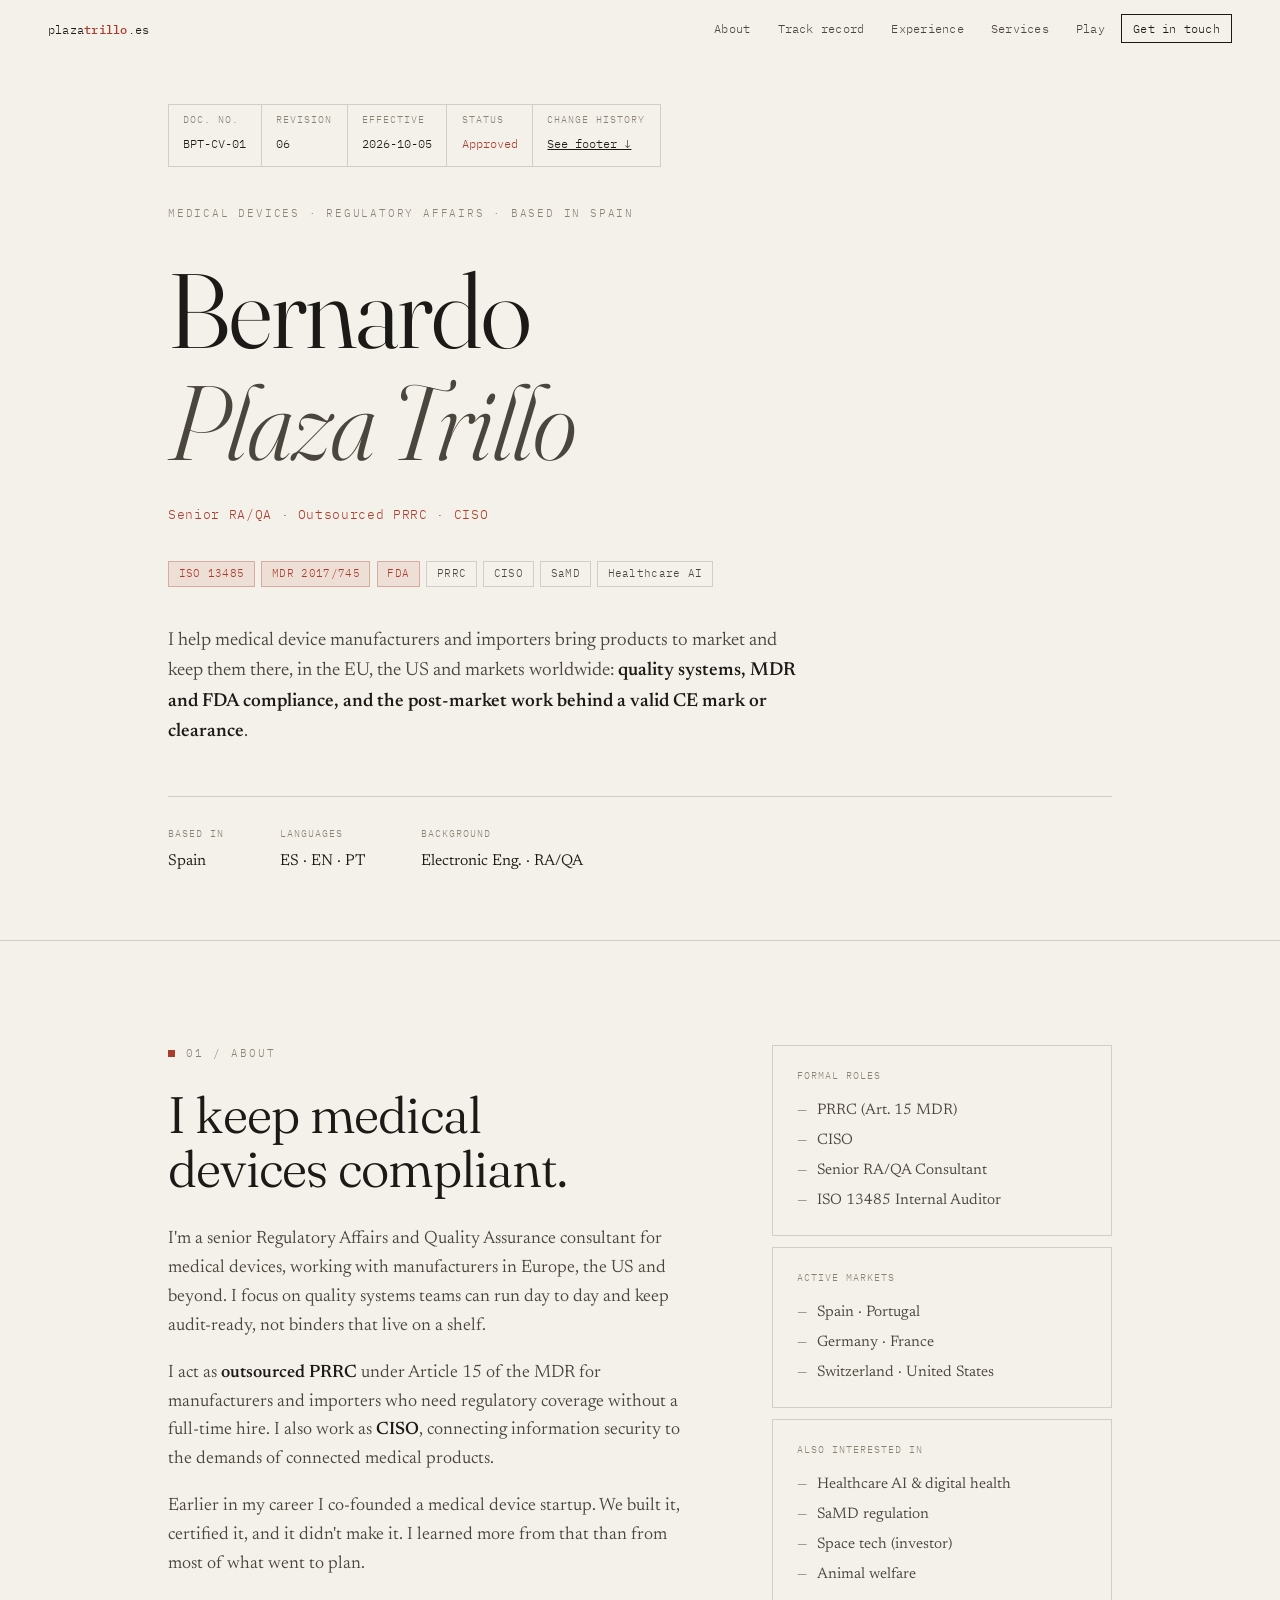
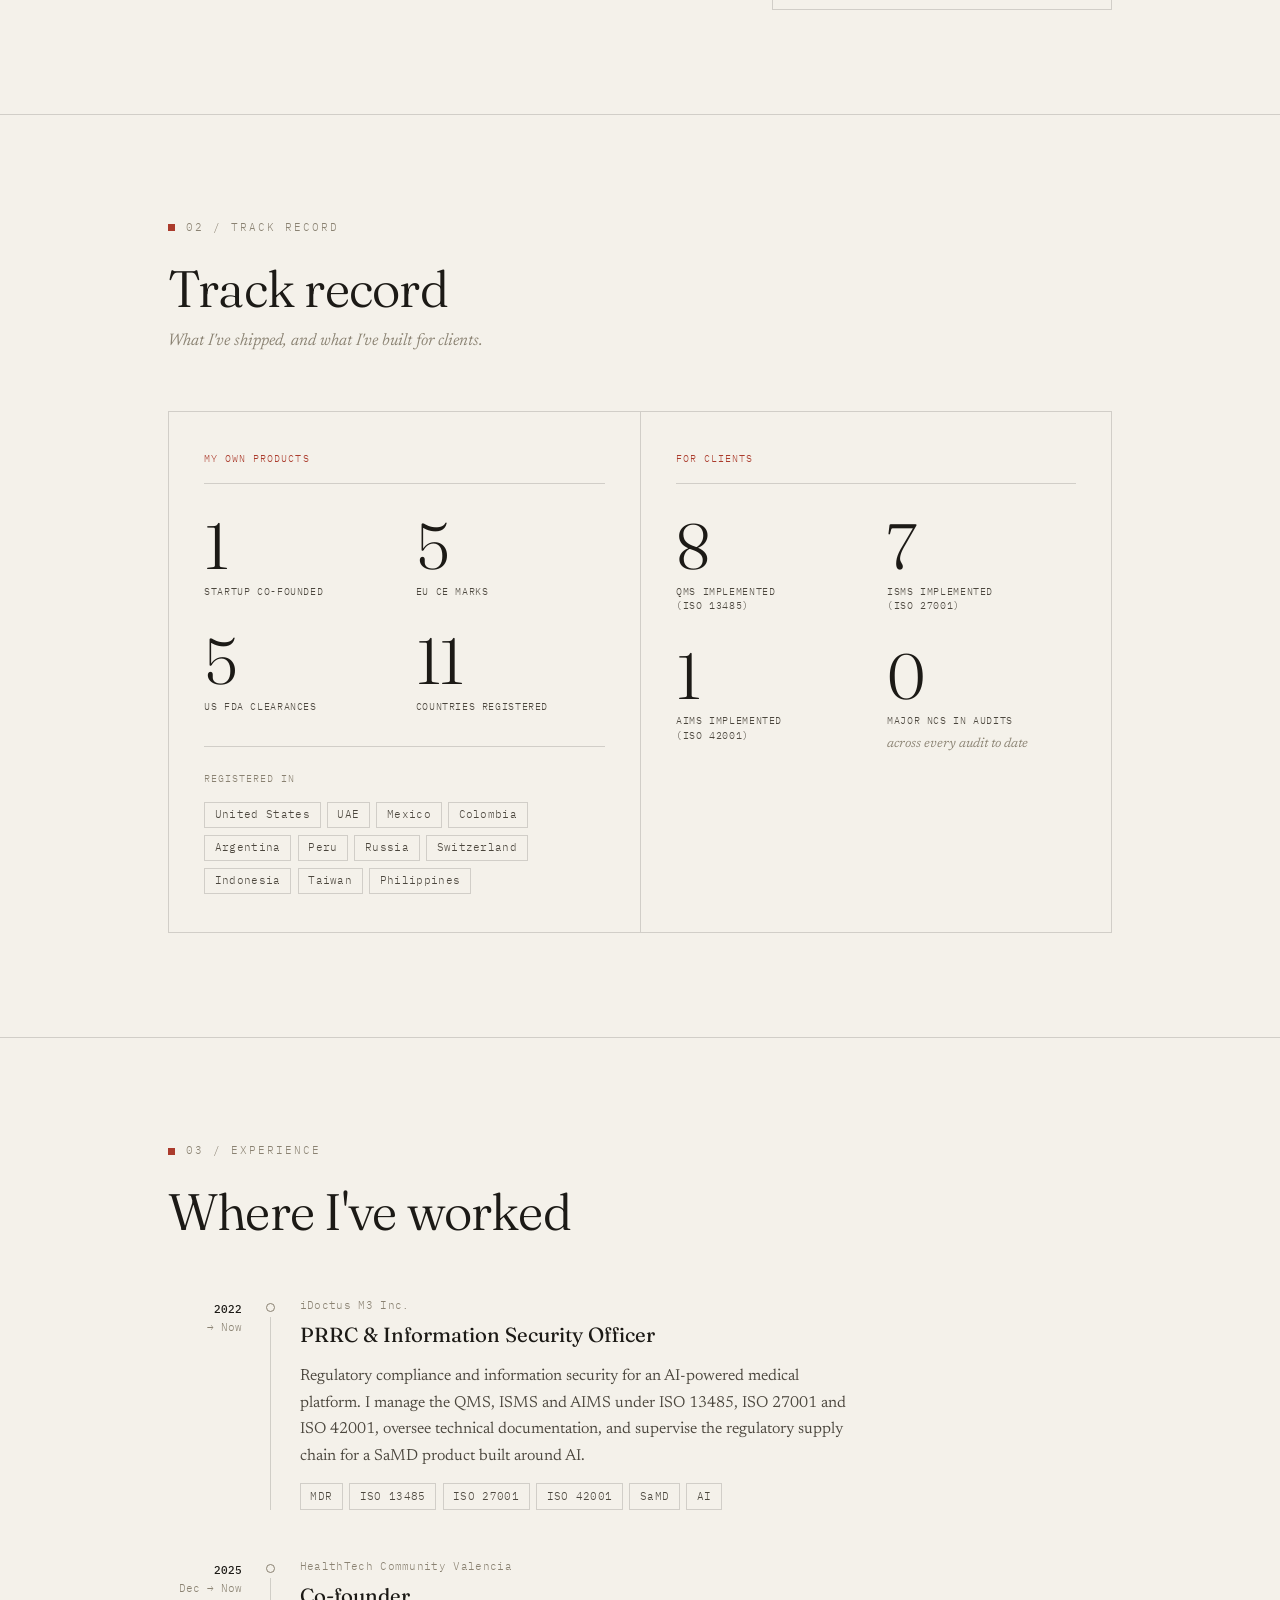
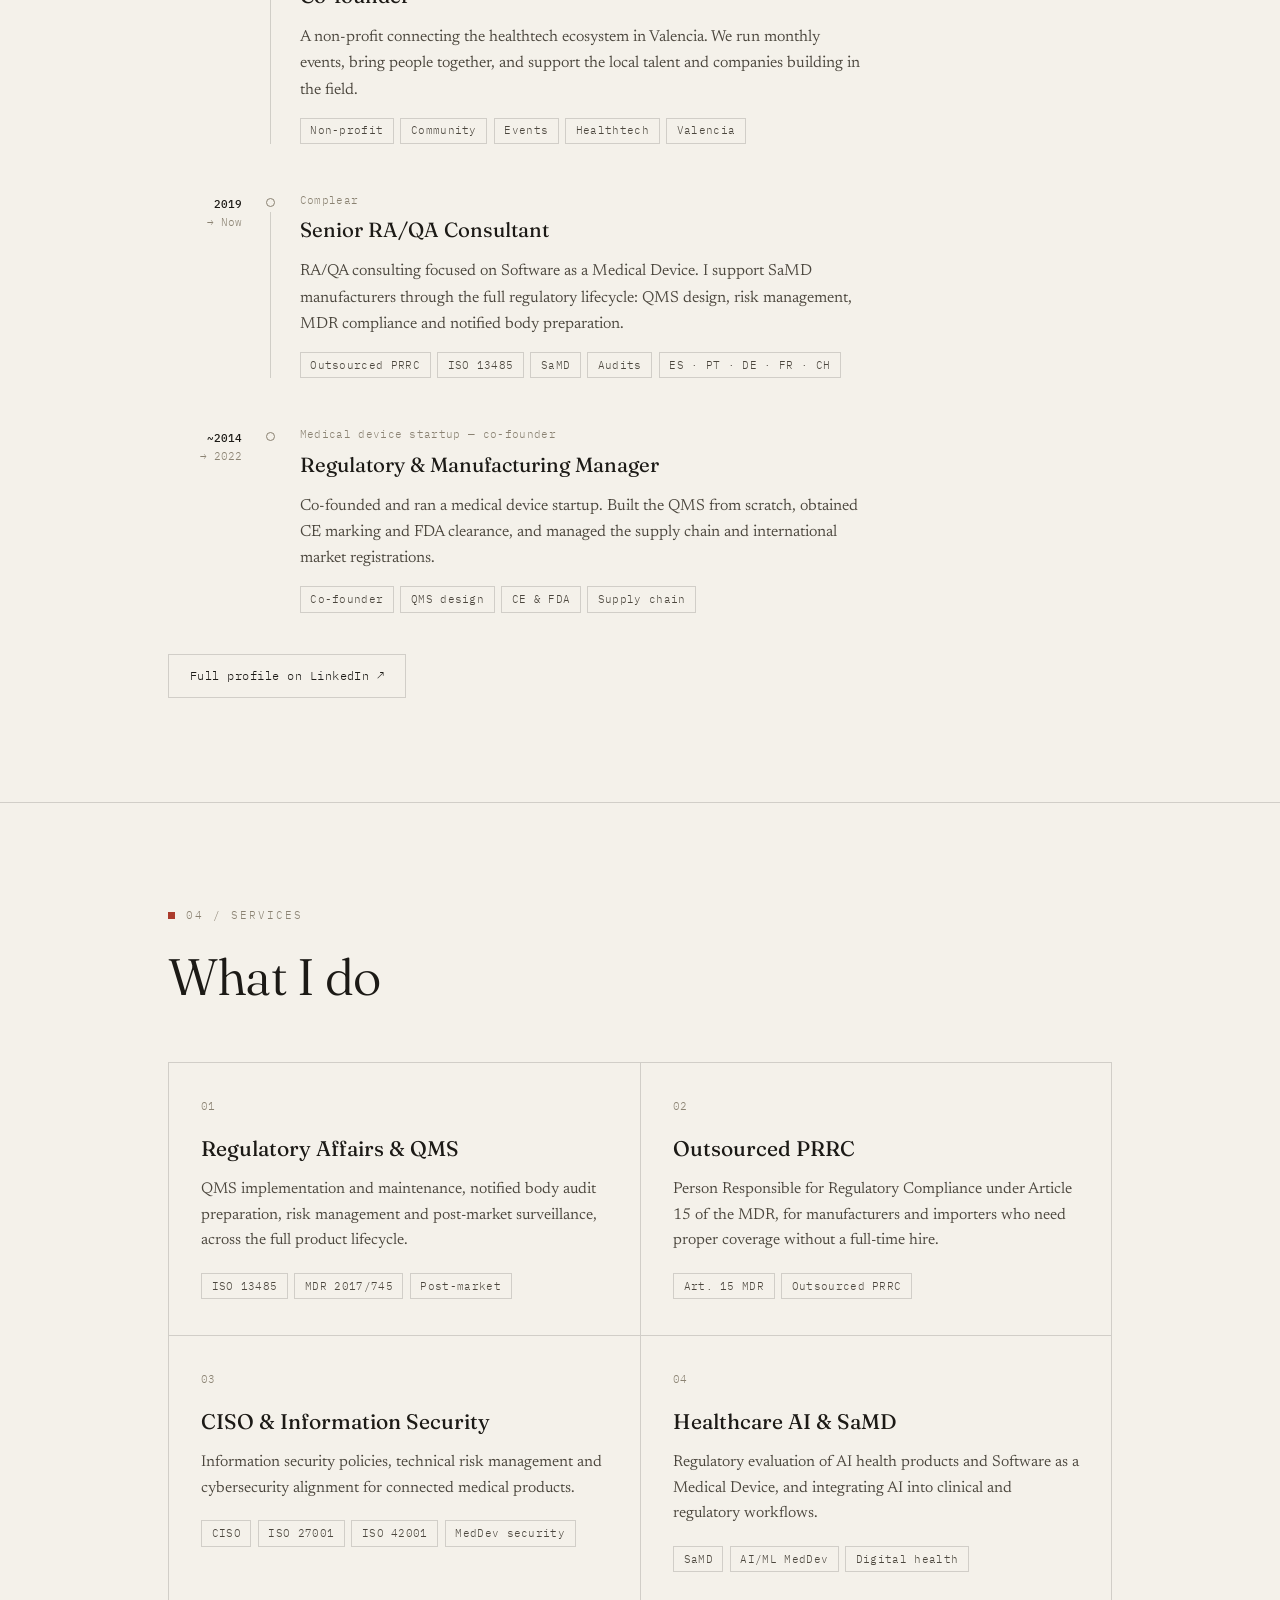
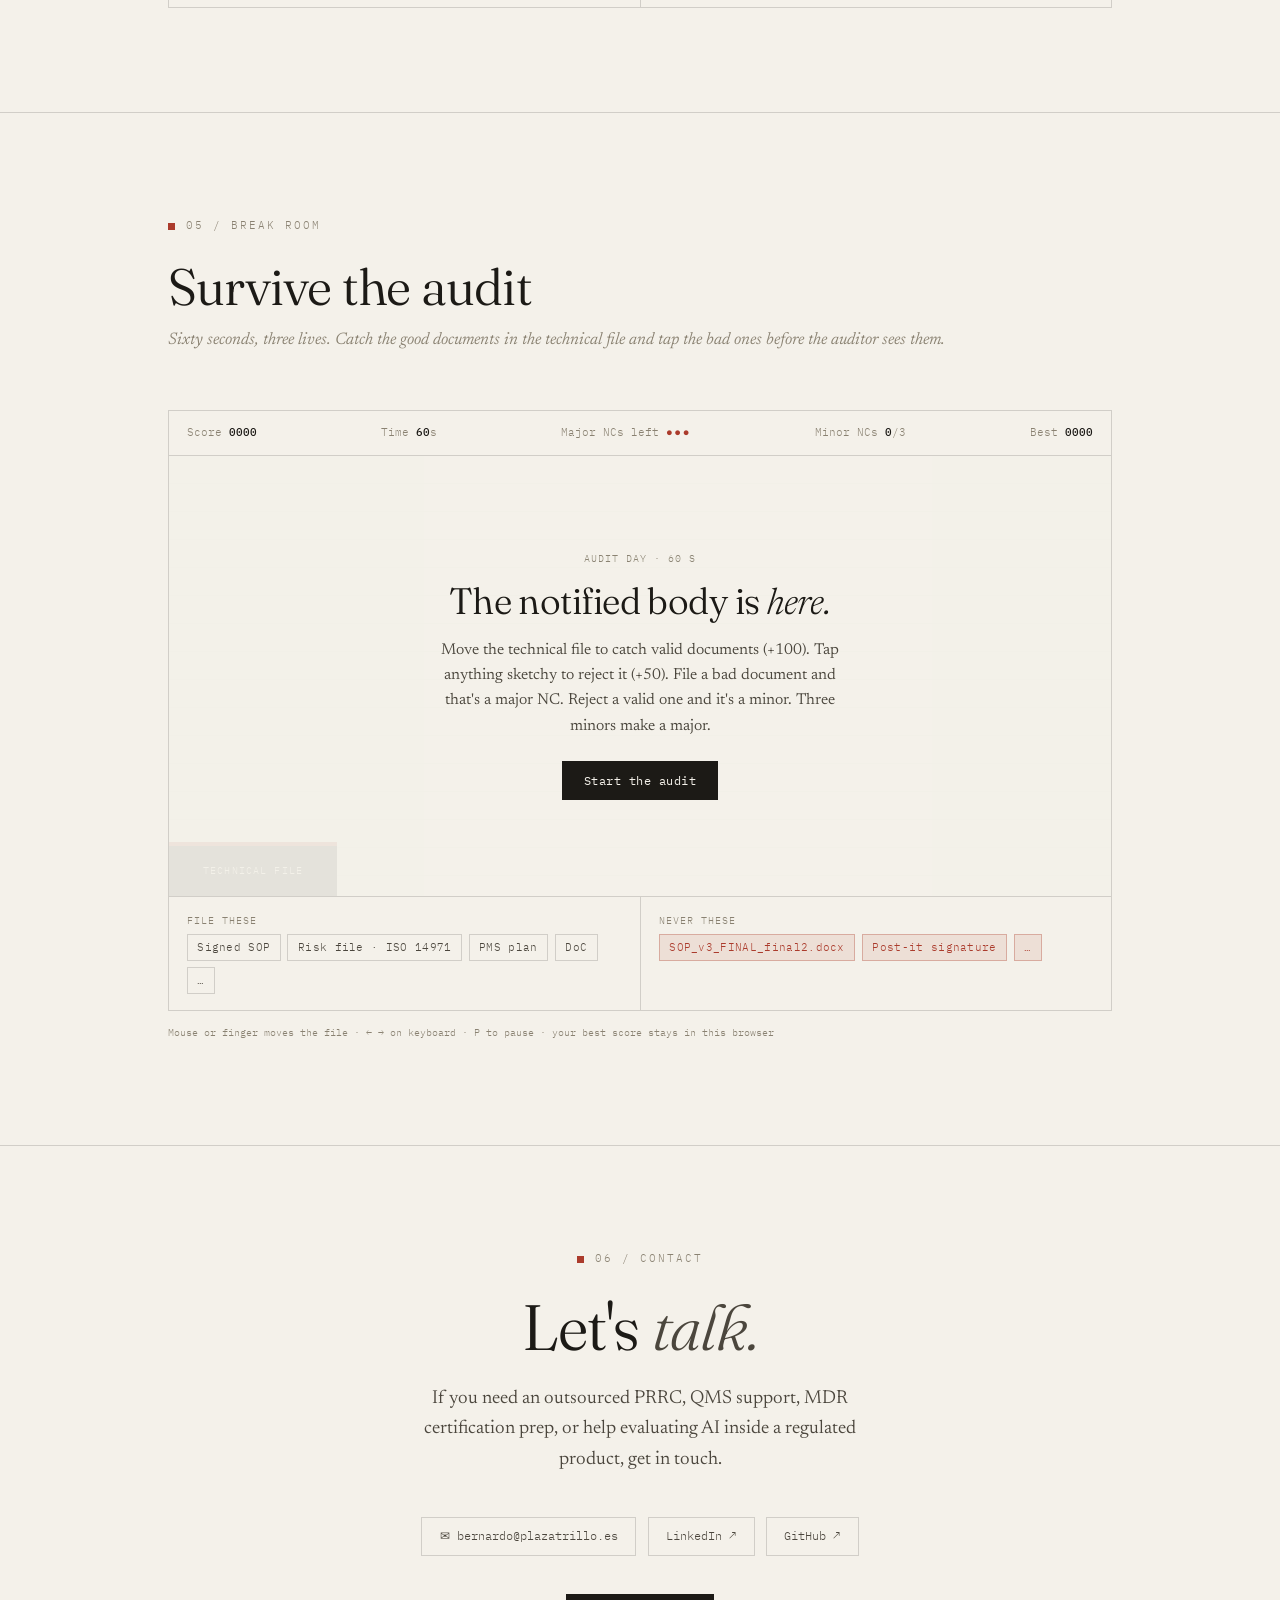
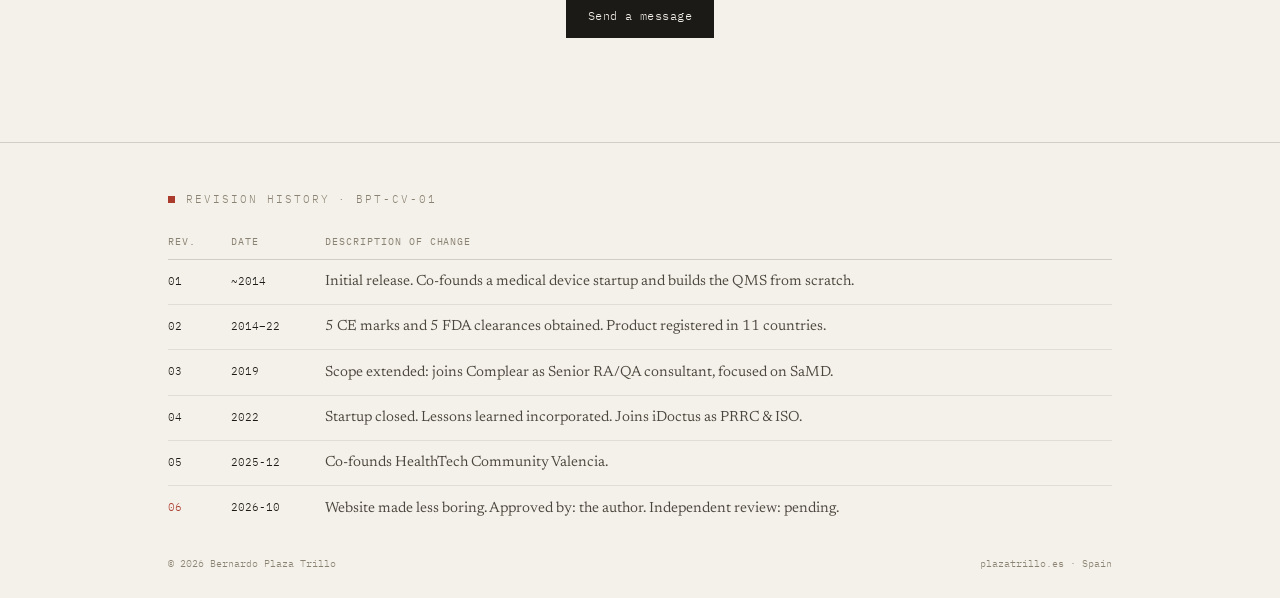
==== commit a410a1ad: "Playful layer: doc-control header, stamps, boot loader, audit game, revision-history footer Co-Autho" ====
--- a/index.html
+++ b/index.html
@@ -117,7 +117,8 @@
     .d3 { transition-delay: 0.22s; } .d4 { transition-delay: 0.3s; }
 
     /* ════ HERO ════ */
-    #hero { min-height: 100vh; display: flex; align-items: center; }
+    #hero { min-height: 100vh; display: flex; align-items: center; padding: 6.5rem 0 4rem; }
+    [hidden] { display: none !important; }
     #hero .wrap { width: 100%; }
     .hero-kicker { font-family: var(--mono); font-size: 0.7rem; letter-spacing: 0.16em; text-transform: uppercase; color: var(--ink-3); margin-bottom: 2rem; }
     .hero-name { font-size: clamp(3.4rem, 9vw, 6.6rem); margin-bottom: 1.6rem; }
@@ -197,8 +198,136 @@
 
     /* ── footer ── */
     footer { border-top: 1px solid var(--line); }
-    footer .wrap { display: flex; justify-content: space-between; align-items: center; padding-top: 1.6rem; padding-bottom: 1.6rem; }
+    footer .foot { display: flex; justify-content: space-between; align-items: center; padding-top: 1.6rem; padding-bottom: 1.6rem; }
     footer span { font-family: var(--mono); font-size: 0.64rem; color: var(--ink-3); }
+
+
+    /* ════ BOOT (loader) ════ */
+    #boot {
+      position: fixed; inset: 0; z-index: 500; background: var(--paper);
+      display: flex; align-items: center; justify-content: center; padding: 0 1.4rem;
+      font-family: var(--mono); font-size: 0.8rem; color: var(--ink-2);
+      transition: opacity 0.35s ease;
+    }
+    #boot.gone { opacity: 0; pointer-events: none; }
+    .boot-spin { color: var(--stamp); display: inline-block; width: 1.2em; }
+    .boot-esc { color: var(--ink-3); }
+
+    /* ════ DOC CONTROL ════ */
+    .doc-ctl { display: flex; flex-wrap: wrap; border: 1px solid var(--line); width: fit-content; max-width: 100%; margin-bottom: 2.4rem; }
+    .doc-ctl > div { padding: 0.45rem 0.9rem; border-right: 1px solid var(--line); }
+    .doc-ctl > div:last-child { border-right: none; }
+    .doc-ctl .m-l { margin-bottom: 0.1rem; }
+    .doc-ctl .m-v { font-family: var(--mono); font-size: 0.72rem; }
+    .doc-ctl .ok { color: var(--stamp); }
+
+    /* ════ STAMPS ════ */
+    .hero-name { position: relative; width: fit-content; max-width: 100%; }
+    .hero-name, #zero-nc, .btn, .clink, .nav-links a.cta { cursor: url("data:image/svg+xml,%3Csvg xmlns='http://www.w3.org/2000/svg' width='28' height='32' viewBox='0 0 28 32'%3E%3Ccircle cx='14' cy='7' r='5.5' fill='%231c1a16'/%3E%3Crect x='11' y='11' width='6' height='9' fill='%231c1a16'/%3E%3Crect x='4' y='20' width='20' height='6' rx='1' fill='%231c1a16'/%3E%3Crect x='3' y='26' width='22' height='3' fill='%23ab3b2c'/%3E%3C/svg%3E") 14 30, pointer; }
+    .stamp {
+      position: absolute; pointer-events: none; z-index: 2;
+      font-family: var(--mono); font-weight: 500; font-style: normal; text-transform: uppercase;
+      letter-spacing: 0.18em; line-height: 1.3; text-align: center; white-space: nowrap;
+      color: var(--stamp); border: 3px double var(--stamp); border-radius: 4px; padding: 0.45em 0.8em 0.4em;
+      opacity: 0; transform: rotate(var(--r, -9deg)); mix-blend-mode: multiply;
+      -webkit-mask-image: url("data:image/svg+xml,%3Csvg xmlns='http://www.w3.org/2000/svg' width='140' height='140'%3E%3Cfilter id='n'%3E%3CfeTurbulence type='fractalNoise' baseFrequency='0.85' numOctaves='2' seed='3'/%3E%3CfeColorMatrix values='0 0 0 0 0 0 0 0 0 0 0 0 0 0 0 0 0 0 -1.1 1.5'/%3E%3C/filter%3E%3Crect width='140' height='140' filter='url(%23n)'/%3E%3C/svg%3E"); mask-image: url("data:image/svg+xml,%3Csvg xmlns='http://www.w3.org/2000/svg' width='140' height='140'%3E%3Cfilter id='n'%3E%3CfeTurbulence type='fractalNoise' baseFrequency='0.85' numOctaves='2' seed='3'/%3E%3CfeColorMatrix values='0 0 0 0 0 0 0 0 0 0 0 0 0 0 0 0 0 0 -1.1 1.5'/%3E%3C/filter%3E%3Crect width='140' height='140' filter='url(%23n)'/%3E%3C/svg%3E");
+    }
+    .stamp small { display: block; font-size: 0.68em; letter-spacing: 0.12em; }
+    .stamp.hit { animation: thump 0.42s cubic-bezier(.2,.9,.3,1.3) forwards; }
+    @keyframes thump {
+      0%   { opacity: 0;    transform: rotate(var(--r)) scale(2.6); }
+      60%  { opacity: 0.95; transform: rotate(var(--r)) scale(0.94); }
+      100% { opacity: 0.85; transform: rotate(var(--r)) scale(1); }
+    }
+    #hero-stamp { right: -0.9em; top: 0.1em; font-size: clamp(0.6rem, 1.4vw, 0.9rem); }
+    #zero-nc { position: relative; }
+    #zero-nc .stamp { left: 2.6rem; top: 0.2rem; font-size: 0.66rem; }
+    .ink {
+      position: fixed; z-index: 300; pointer-events: none; width: 46px; height: 46px;
+      display: grid; place-items: center; border: 2px solid var(--stamp); border-radius: 50%;
+      font-family: var(--mono); font-size: 0.6rem; font-weight: 500; letter-spacing: 0.1em; color: var(--stamp);
+      mix-blend-mode: multiply; animation: ink 1.1s ease-out forwards;
+    }
+    @keyframes ink {
+      0%   { opacity: 0;   transform: translate(-50%,-50%) rotate(var(--r)) scale(1.7); }
+      15%  { opacity: 0.9; transform: translate(-50%,-50%) rotate(var(--r)) scale(1); }
+      100% { opacity: 0;   transform: translate(-50%,-50%) rotate(var(--r)) scale(1); }
+    }
+
+    /* ════ AUDIT GAME ════ */
+    .game { border: 1px solid var(--line); }
+    .game-hud {
+      display: flex; flex-wrap: wrap; justify-content: space-between; gap: 0.5rem 1.4rem;
+      padding: 0.8rem 1.1rem; border-bottom: 1px solid var(--line);
+      font-family: var(--mono); font-size: 0.7rem; color: var(--ink-3);
+    }
+    .game-hud b { color: var(--ink); font-weight: 500; }
+    .game-hud .lives { color: var(--stamp); letter-spacing: 0.15em; }
+    .game-stage {
+      position: relative; height: 440px; overflow: hidden; outline: none;
+      user-select: none; -webkit-user-select: none;
+      background: repeating-linear-gradient(var(--paper) 0 27px, var(--line-2) 27px 28px);
+    }
+    .game-stage:focus-visible { box-shadow: inset 0 0 0 2px var(--stamp); }
+    .game-stage.playing { touch-action: none; }
+    .game-stage.flash { animation: flash 0.4s ease-out; }
+    @keyframes flash { from { background-color: rgba(171,59,44,0.18); } to { background-color: transparent; } }
+    .binder {
+      position: absolute; left: 0; bottom: 0; width: clamp(112px, 30%, 168px); height: 54px;
+      display: flex; align-items: center; justify-content: center;
+      background: var(--ink); color: var(--paper); border-top: 4px solid var(--stamp);
+      font-family: var(--mono); font-size: 0.6rem; letter-spacing: 0.12em; text-transform: uppercase;
+      will-change: transform;
+    }
+    .binder.gulp span { animation: gulp 0.25s ease-out; display: inline-block; }
+    @keyframes gulp { 50% { transform: scale(1.25); } }
+    .doc {
+      position: absolute; left: 0; top: 0; width: 146px; padding: 0.42rem 0.6rem 0.5rem;
+      background: #fffdf8; border: 1px solid var(--line); box-shadow: 0 2px 0 var(--line-2);
+      font-family: var(--mono); font-size: 0.62rem; line-height: 1.35; color: var(--ink);
+      cursor: pointer; will-change: transform;
+    }
+    .doc i { display: block; font-style: normal; font-size: 0.54rem; letter-spacing: 0.08em; color: var(--ink-3); padding-bottom: 0.2rem; margin-bottom: 0.25rem; border-bottom: 1px solid var(--line-2); }
+    .doc.out { transition: opacity 0.2s; opacity: 0; }
+    .pop {
+      position: absolute; z-index: 3; pointer-events: none; white-space: nowrap;
+      font-family: var(--mono); font-size: 0.68rem; font-weight: 500; color: var(--ink);
+      animation: pop 0.95s ease-out forwards;
+    }
+    .pop.bad { color: var(--stamp); }
+    @keyframes pop { from { opacity: 1; transform: translate(-50%, 0); } to { opacity: 0; transform: translate(-50%, -36px); } }
+    .game-ov {
+      position: absolute; inset: 0; z-index: 5; display: flex; align-items: center; justify-content: center;
+      padding: 1.2rem; text-align: center; background: rgba(244,241,234,0.93);
+    }
+    .game-ov .disp { font-size: clamp(1.6rem, 4vw, 2.3rem); margin-bottom: 0.8rem; }
+    .game-ov p { font-size: 0.98rem; color: var(--ink-2); max-width: 420px; margin: 0 auto 1.4rem; }
+    .game-ov .m-l { margin-bottom: 0.9rem; }
+    .game-ov .btns { display: flex; gap: 0.6rem; justify-content: center; flex-wrap: wrap; }
+    .cert { position: relative; border: 1px solid var(--line); background: #fffdf8; padding: 1.8rem 1.6rem 1.6rem; max-width: 440px; }
+    .cert .stamp { position: static; display: inline-block; font-size: 0.8rem; margin-bottom: 1rem; }
+    .cert-row { display: flex; justify-content: center; gap: 1.6rem; flex-wrap: wrap; margin-bottom: 1.3rem; }
+    .cert-row .m-v { font-family: var(--mono); font-size: 0.86rem; }
+    .game-paused { position: absolute; top: 0.8rem; left: 50%; transform: translateX(-50%); z-index: 4; font-family: var(--mono); font-size: 0.7rem; background: var(--ink); color: var(--paper); padding: 0.3rem 0.7rem; }
+    .game-legend { display: grid; grid-template-columns: 1fr 1fr; border-top: 1px solid var(--line); }
+    .game-legend > div { padding: 1rem 1.1rem; }
+    .game-legend > div + div { border-left: 1px solid var(--line); }
+    .game-keys { font-family: var(--mono); font-size: 0.64rem; color: var(--ink-3); margin-top: 0.9rem; }
+
+    /* ════ REVISION HISTORY ════ */
+    .revs { padding-top: 3rem; }
+    .revs-scroll { overflow-x: auto; }
+    .revs table { width: 100%; border-collapse: collapse; font-size: 0.92rem; min-width: 520px; }
+    .revs th { font-family: var(--mono); font-size: 0.6rem; font-weight: 400; text-transform: uppercase; letter-spacing: 0.1em; color: var(--ink-3); text-align: left; padding: 0 1rem 0.6rem 0; border-bottom: 1px solid var(--line); }
+    .revs td { padding: 0.65rem 1rem 0.65rem 0; border-bottom: 1px solid var(--line-2); color: var(--ink-2); vertical-align: top; }
+    .revs td:nth-child(-n+2) { font-family: var(--mono); font-size: 0.7rem; color: var(--ink); white-space: nowrap; padding-top: 0.82rem; }
+    .revs tr:last-child td { border-bottom: none; }
+    .revs .cur td:first-child { color: var(--stamp); }
+
+    @media (prefers-reduced-motion: reduce) {
+      .stamp.hit { animation: none; opacity: 0.85; }
+      .ink { display: none; }
+    }
 
     /* ── responsive ── */
     @media (max-width: 820px) {
@@ -215,11 +344,20 @@
       .ex-card:first-child { border-top: none; }
       .hero-meta { gap: 1.8rem; }
       .tl-item { grid-template-columns: 66px 20px 1fr; }
-      footer .wrap { flex-direction: column; gap: 0.5rem; text-align: center; }
+      footer .foot { flex-direction: column; gap: 0.5rem; text-align: center; }
+      .doc-ctl > div { border-right: none; }
+      #hero-stamp { right: 0; top: -1.4em; }
+      .game-stage { height: 400px; }
+      .doc { width: 128px; }
+      .game-legend { grid-template-columns: 1fr; }
+      .game-legend > div + div { border-left: none; border-top: 1px solid var(--line); }
     }
   </style>
 </head>
 <body>
+<div id="boot" aria-hidden="true">
+  <div><span class="boot-spin">✻</span><span class="boot-verb">Classifying under Rule 11…</span> <span class="boot-esc">(esc to interrupt)</span></div>
+</div>
 
 <nav id="nav">
   <a href="#hero" class="nav-logo">plaza<b>trillo</b>.es</a>
@@ -228,6 +366,7 @@
     <li><a href="#numbers">Track record</a></li>
     <li><a href="#experience">Experience</a></li>
     <li><a href="#expertise">Services</a></li>
+    <li><a href="#audit">Play</a></li>
     <li><a href="#contact" class="cta">Get in touch</a></li>
   </ul>
 </nav>
@@ -235,10 +374,18 @@
 <!-- ════ HERO ════ -->
 <section id="hero">
   <div class="wrap">
+    <div class="doc-ctl fu">
+      <div><span class="m-l">Doc. no.</span><span class="m-v">BPT-CV-01</span></div>
+      <div><span class="m-l">Revision</span><span class="m-v">06</span></div>
+      <div><span class="m-l">Effective</span><span class="m-v">2026-10-05</span></div>
+      <div><span class="m-l">Status</span><span class="m-v ok">Approved</span></div>
+      <div><span class="m-l">Change history</span><span class="m-v"><a href="#revs">See footer ↓</a></span></div>
+    </div>
     <p class="hero-kicker fu">Medical devices · Regulatory affairs · Based in Spain</p>
     <h1 class="hero-name disp fu d1">
       <span class="b">Bernardo</span>
       <span class="t">Plaza Trillo</span>
+      <span class="stamp" id="hero-stamp" aria-hidden="true">Approved<small>Rev. 06 · B.P.T.</small></span>
     </h1>
     <p class="hero-role fu d1">Senior RA/QA · Outsourced PRRC · CISO</p>
     <div class="hero-chips tags fu d2">
@@ -375,7 +522,8 @@
             <div class="n">1</div>
             <div class="l">AIMS implemented<br>(ISO 42001)</div>
           </div>
-          <div class="stat">
+          <div class="stat" id="zero-nc" title="Click to verify">
+            <span class="stamp" aria-hidden="true">Verified</span>
             <div class="n">0</div>
             <div class="l">Major NCs in audits</div>
             <div class="note">across every audit to date</div>
@@ -532,10 +680,53 @@
   </div>
 </section>
 
+<!-- ════ AUDIT GAME ════ -->
+<section id="audit" class="pad">
+  <div class="wrap">
+    <div class="sec-head fu">
+      <div class="eyebrow">05 / Break room</div>
+      <span class="disp">Survive the audit</span>
+      <p class="num-sub">Sixty seconds, three lives. Catch the good documents in the technical file and tap the bad ones before the auditor sees them.</p>
+    </div>
+    <div class="game fu d1">
+      <div class="game-hud">
+        <span>Score <b id="g-score">0000</b></span>
+        <span>Time <b id="g-time">60</b>s</span>
+        <span>Major NCs left <b class="lives" id="g-lives">●●●</b></span>
+        <span>Minor NCs <b id="g-minor">0</b>/3</span>
+        <span>Best <b id="g-best">0000</b></span>
+      </div>
+      <div class="game-stage" id="stage" tabindex="0" aria-label="Audit game. Arrow keys move the technical file, P pauses.">
+        <div class="game-paused" id="g-paused" hidden>Paused · P to resume</div>
+        <div class="binder" id="binder"><span>Technical file</span></div>
+        <div class="game-ov" id="g-ov">
+          <div>
+            <div class="m-l">Audit day · 60 s</div>
+            <div class="disp">The notified body is <span class="serif-it">here.</span></div>
+            <p>Move the technical file to catch valid documents (+100). Tap anything sketchy to reject it (+50). File a bad document and that's a major NC. Reject a valid one and it's a minor. Three minors make a major.</p>
+            <div class="btns"><button class="btn btn-solid" data-start>Start the audit</button></div>
+          </div>
+        </div>
+      </div>
+      <div class="game-legend">
+        <div>
+          <div class="m-l">File these</div>
+          <div class="tags"><span class="tag">Signed SOP</span><span class="tag">Risk file · ISO 14971</span><span class="tag">PMS plan</span><span class="tag">DoC</span><span class="tag">…</span></div>
+        </div>
+        <div>
+          <div class="m-l">Never these</div>
+          <div class="tags"><span class="tag hi">SOP_v3_FINAL_final2.docx</span><span class="tag hi">Post-it signature</span><span class="tag hi">…</span></div>
+        </div>
+      </div>
+    </div>
+    <p class="game-keys">Mouse or finger moves the file · ← → on keyboard · P to pause · your best score stays in this browser</p>
+  </div>
+</section>
+
 <!-- ════ CONTACT ════ -->
 <section id="contact" class="pad">
   <div class="wrap fu">
-    <div class="eyebrow" style="justify-content:center;">05 / Contact</div>
+    <div class="eyebrow" style="justify-content:center;">06 / Contact</div>
     <h2 class="contact-h disp">Let's <span class="t">talk.</span></h2>
     <p class="contact-copy lead">
       If you need an outsourced PRRC, QMS support, MDR certification prep, or help
@@ -552,8 +743,26 @@
 
 <footer>
   <div class="wrap">
-    <span>© 2026 Bernardo Plaza Trillo</span>
-    <span>plazatrillo.es · Spain</span>
+    <div class="revs" id="revs">
+      <div class="eyebrow">Revision history · BPT-CV-01</div>
+      <div class="revs-scroll">
+        <table>
+          <thead><tr><th>Rev.</th><th>Date</th><th>Description of change</th></tr></thead>
+          <tbody>
+            <tr><td>01</td><td>~2014</td><td>Initial release. Co-founds a medical device startup and builds the QMS from scratch.</td></tr>
+            <tr><td>02</td><td>2014–22</td><td>5 CE marks and 5 FDA clearances obtained. Product registered in 11 countries.</td></tr>
+            <tr><td>03</td><td>2019</td><td>Scope extended: joins Complear as Senior RA/QA consultant, focused on SaMD.</td></tr>
+            <tr><td>04</td><td>2022</td><td>Startup closed. Lessons learned incorporated. Joins iDoctus as PRRC &amp; ISO.</td></tr>
+            <tr><td>05</td><td>2025-12</td><td>Co-founds HealthTech Community Valencia.</td></tr>
+            <tr class="cur"><td>06</td><td>2026-10</td><td>Website made less boring. Approved by: the author. Independent review: pending.</td></tr>
+          </tbody>
+        </table>
+      </div>
+    </div>
+    <div class="foot">
+      <span>© 2026 Bernardo Plaza Trillo</span>
+      <span>plazatrillo.es · Spain</span>
+    </div>
   </div>
 </footer>
 
@@ -582,6 +791,257 @@
       if (r.top < innerHeight) el.classList.add('vis');
     });
   });
+
+  // ── stamps ──
+  function stamp(el) {
+    if (!el) return;
+    el.style.setProperty('--r', (-5 - Math.random() * 9).toFixed(1) + 'deg');
+    el.classList.remove('hit'); void el.offsetWidth; el.classList.add('hit');
+  }
+  const heroStamp = document.getElementById('hero-stamp');
+  document.querySelector('.hero-name').addEventListener('click', () => stamp(heroStamp));
+
+  const zero = document.getElementById('zero-nc');
+  zero.addEventListener('click', () => {
+    stamp(zero.querySelector('.stamp'));
+    zero.querySelector('.note').textContent = 'auditors have tried';
+  });
+
+  // ink mark wherever a button gets clicked
+  document.addEventListener('click', e => {
+    if (!e.target.closest('.btn, .clink, .nav-links a.cta')) return;
+    const m = document.createElement('span');
+    m.className = 'ink'; m.textContent = 'OK';
+    m.style.left = e.clientX + 'px'; m.style.top = e.clientY + 'px';
+    m.style.setProperty('--r', (Math.random() * 30 - 15).toFixed(0) + 'deg');
+    document.body.appendChild(m);
+    setTimeout(() => m.remove(), 1150);
+  });
+
+  // ── boot loader (once per session) ──
+  (function () {
+    const boot = document.getElementById('boot');
+    let seen = false;
+    try { seen = sessionStorage.getItem('bpt-boot') === '1'; sessionStorage.setItem('bpt-boot', '1'); } catch (e) {}
+    const reduce = matchMedia('(prefers-reduced-motion: reduce)').matches;
+    if (seen || reduce) { boot.remove(); addEventListener('load', () => setTimeout(() => stamp(heroStamp), 700)); return; }
+
+    const verbs = ['Classifying under Rule 11…', 'Calculating residual risk…', 'Closing CAPAs…',
+                   'Reconciling the SoA…', 'Waiting for the notified body…', 'Stamping…'];
+    const spins = ['·', '✢', '✳', '✶', '✻', '✽', '✻', '✶', '✳', '✢'];
+    const verbEl = boot.querySelector('.boot-verb'), spinEl = boot.querySelector('.boot-spin');
+    let v = 0, sp = 0, finished = false;
+    const spinT = setInterval(() => { spinEl.textContent = spins[sp++ % spins.length]; }, 90);
+    const verbT = setInterval(() => {
+      if (++v >= verbs.length) return done();
+      verbEl.textContent = verbs[v];
+    }, 300);
+    function done() {
+      if (finished) return; finished = true;
+      clearInterval(spinT); clearInterval(verbT);
+      removeEventListener('keydown', done); boot.removeEventListener('click', done);
+      boot.classList.add('gone');
+      setTimeout(() => boot.remove(), 400);
+      setTimeout(() => stamp(heroStamp), 550);
+    }
+    addEventListener('keydown', done);
+    boot.addEventListener('click', done);
+  })();
+
+  // ── audit game ──
+  (function () {
+    const GOOD = ['Signed SOP', 'Risk management file · ISO 14971', 'PMS plan', 'Declaration of Conformity',
+                  'IFU v2.1 · approved', 'Clinical evaluation report', 'Software validation report',
+                  'Training records · signed', 'SBOM · up to date', 'UDI assignment', 'Usability file · IEC 62366',
+                  'Supplier audit report', 'Management review minutes', 'PSUR'];
+    const BAD  = ['SOP_v3_FINAL_final2.docx', 'Signature on a post-it', 'Untracked Excel', 'Validation: "works on my machine"',
+                  'CAPA open since 2019', 'Risk: TBD', 'DRAFT — do not use', 'Password: admin123',
+                  'IFU translated by a cousin', 'Calibration cert · expired 2021', 'Root cause: human error',
+                  'Doc signed by "the team"'];
+    const DURATION = 60;
+    const $ = id => document.getElementById(id);
+    const stage = $('stage'), binder = $('binder'), ov = $('g-ov'), paused = $('g-paused');
+    const pad = n => String(Math.max(0, n)).padStart(4, '0');
+    let st = null, raf = 0, best = 0;
+    try { best = +localStorage.getItem('bpt-audit-best') || 0; } catch (e) {}
+    $('g-best').textContent = pad(best);
+
+    const running = () => st && !st.over;
+
+    function hud() {
+      $('g-score').textContent = pad(st.score);
+      $('g-time').textContent = Math.max(0, Math.ceil(DURATION - st.t));
+      $('g-lives').textContent = '●'.repeat(st.lives) + '○'.repeat(3 - st.lives);
+      $('g-minor').textContent = st.minors;
+    }
+    function placeBinder() {
+      const bw = binder.offsetWidth, W = stage.clientWidth;
+      st.bx = Math.max(bw / 2, Math.min(W - bw / 2, st.bx));
+      binder.style.transform = `translateX(${st.bx - bw / 2}px)`;
+    }
+    function popText(x, y, text, bad) {
+      const p = document.createElement('div');
+      p.className = 'pop' + (bad ? ' bad' : '');
+      p.textContent = text;
+      p.style.left = Math.max(60, Math.min(stage.clientWidth - 60, x)) + 'px';
+      p.style.top = Math.max(8, y) + 'px';
+      stage.appendChild(p);
+      setTimeout(() => p.remove(), 1000);
+    }
+    function retire(it) {
+      it.done = true;
+      it.el.classList.add('out');
+      setTimeout(() => it.el.remove(), 220);
+    }
+
+    function start() {
+      cancelAnimationFrame(raf);
+      stage.querySelectorAll('.doc, .pop').forEach(n => n.remove());
+      st = { t: 0, score: 0, lives: 3, minors: 0, filed: 0, rejected: 0, items: [], spawnIn: 0.3,
+             bx: stage.clientWidth / 2, keys: {}, paused: false, over: false, last: performance.now() };
+      ov.hidden = true; paused.hidden = true;
+      stage.classList.add('playing');
+      stage.focus({ preventScroll: true });
+      placeBinder(); hud();
+      raf = requestAnimationFrame(loop);
+    }
+
+    function spawn() {
+      const bad = Math.random() < 0.36 + Math.min(st.t / DURATION, 1) * 0.12;
+      const list = bad ? BAD : GOOD;
+      const el = document.createElement('div');
+      el.className = 'doc';
+      const head = document.createElement('i');
+      head.textContent = 'DOC-' + String(100 + (Math.random() * 900 | 0));
+      el.append(head, document.createTextNode(list[Math.random() * list.length | 0]));
+      stage.appendChild(el);
+      const w = el.offsetWidth, h = el.offsetHeight;
+      const it = { el, bad, w, h, x: Math.random() * (stage.clientWidth - w), y: -h - 4,
+                   v: 75 + st.t * 2.4 + Math.random() * 45, rot: (Math.random() - 0.5) * 10, done: false, passed: false };
+      el.addEventListener('pointerdown', e => { e.stopPropagation(); if (running() && !st.paused) reject(it); });
+      st.items.push(it);
+    }
+
+    function caught(it) {
+      retire(it);
+      binder.classList.remove('gulp'); void binder.offsetWidth; binder.classList.add('gulp');
+      if (it.bad) major(it.x + it.w / 2, it.y, 'MAJOR NC · filed: ' + it.el.lastChild.textContent);
+      else { st.score += 100; st.filed++; popText(it.x + it.w / 2, it.y, '+100 filed'); }
+    }
+    function reject(it) {
+      if (it.done) return;
+      retire(it);
+      if (it.bad) { st.score += 50; st.rejected++; popText(it.x + it.w / 2, it.y, '+50 rejected'); }
+      else minor(it.x + it.w / 2, it.y, 'minor NC · valid doc rejected');
+      hud();
+    }
+    function minor(x, y, msg) {
+      st.minors++;
+      popText(x, y, msg, true);
+      if (st.minors >= 3) { st.minors = 0; major(x, y - 20, 'MAJOR NC · 3 minors'); }
+    }
+    function major(x, y, msg) {
+      st.lives--;
+      popText(x, y, msg, true);
+      stage.classList.remove('flash'); void stage.offsetWidth; stage.classList.add('flash');
+      if (st.lives <= 0) end(false);
+    }
+
+    function loop(now) {
+      if (!st || st.over) return;
+      const dt = Math.min((now - st.last) / 1000, 0.05);
+      st.last = now;
+      if (!st.paused) {
+        st.t += dt;
+        if (st.keys.ArrowLeft) st.bx -= 560 * dt;
+        if (st.keys.ArrowRight) st.bx += 560 * dt;
+        placeBinder();
+
+        st.spawnIn -= dt;
+        if (st.spawnIn <= 0) {
+          spawn();
+          st.spawnIn = Math.max(0.4, 1.2 - st.t * 0.014) * (0.7 + Math.random() * 0.6);
+        }
+
+        const H = stage.clientHeight, bw = binder.offsetWidth, bTop = H - binder.offsetHeight;
+        const bL = st.bx - bw / 2, bR = st.bx + bw / 2;
+        for (const it of st.items) {
+          if (it.done) continue;
+          it.y += it.v * dt;
+          it.el.style.transform = `translate(${it.x}px, ${it.y}px) rotate(${it.rot}deg)`;
+          if (!it.passed && it.y + it.h >= bTop + 8) {
+            it.passed = true;
+            const cx = it.x + it.w / 2;
+            if (cx >= bL && cx <= bR) { caught(it); if (st.over) return; continue; }
+          }
+          if (it.y > H) {
+            it.done = true; it.el.remove();
+            if (!it.bad) popText(it.x + it.w / 2, H - 80, 'missed');
+          }
+        }
+        st.items = st.items.filter(it => !it.done);
+        if (st.t >= DURATION) return end(true);
+        hud();
+      }
+      raf = requestAnimationFrame(loop);
+    }
+
+    function end(passed) {
+      st.over = true;
+      cancelAnimationFrame(raf);
+      hud();
+      stage.classList.remove('playing');
+      st.items.forEach(retire);
+      const record = st.score > best;
+      if (record) { best = st.score; try { localStorage.setItem('bpt-audit-best', String(best)); } catch (e) {} }
+      $('g-best').textContent = pad(best);
+      const secs = Math.min(DURATION, Math.round(st.t));
+      ov.innerHTML = `
+        <div class="cert">
+          <div class="m-l">Certificate no. BPT-${pad(st.score)}-${new Date().getFullYear()}</div>
+          <span class="stamp" id="cert-stamp">${passed ? 'Certified' : 'Suspended'}<small>${passed ? 'ISO 13485 · this time' : 'after ' + secs + ' s'}</small></span>
+          <div class="cert-row">
+            <div><span class="m-l">Score</span><span class="m-v">${pad(st.score)}</span></div>
+            <div><span class="m-l">Filed</span><span class="m-v">${st.filed}</span></div>
+            <div><span class="m-l">Rejected</span><span class="m-v">${st.rejected}</span></div>
+          </div>
+          <p>${record ? 'New personal best. ' : ''}${passed
+              ? 'You survived audit day. In real life I would also check the CAPAs.'
+              : 'The auditor found what you hoped they would not. Real audits go better with help.'}</p>
+          <div class="btns">
+            <button class="btn btn-ghost" data-start>Re-audit</button>
+            <a href="#contact" class="btn btn-solid">Let's talk</a>
+          </div>
+        </div>`;
+      ov.hidden = false;
+      setTimeout(() => stamp($('cert-stamp')), 150);
+    }
+
+    function setPause(p) {
+      if (!running()) return;
+      st.paused = p; paused.hidden = !p;
+      if (!p) st.last = performance.now();
+    }
+
+    ov.addEventListener('click', e => { if (e.target.closest('[data-start]')) start(); });
+    const follow = e => { if (running() && !st.paused) st.bx = e.clientX - stage.getBoundingClientRect().left; };
+    stage.addEventListener('pointermove', follow);
+    stage.addEventListener('pointerdown', follow);
+
+    addEventListener('keydown', e => {
+      if (running()) {
+        if (e.key === 'ArrowLeft' || e.key === 'ArrowRight') { st.keys[e.key] = true; e.preventDefault(); }
+        else if (e.key === 'p' || e.key === 'P' || e.key === 'Escape') setPause(!st.paused);
+      } else if ((e.key === ' ' || e.key === 'Enter') && document.activeElement === stage) {
+        e.preventDefault(); start();
+      }
+    });
+    addEventListener('keyup', e => { if (st) st.keys[e.key] = false; });
+    document.addEventListener('visibilitychange', () => { if (document.hidden) setPause(true); });
+  })();
+
+  console.log('%cBPT-CV-01 · Rev. 06', 'font: 600 14px monospace; color: #ab3b2c');
+  console.log('Looking for vulnerabilities? I\'m a CISO. Easier to just hire me → bernardo' + '@' + 'plazatrillo.es');
 </script>
 </body>
 </html>
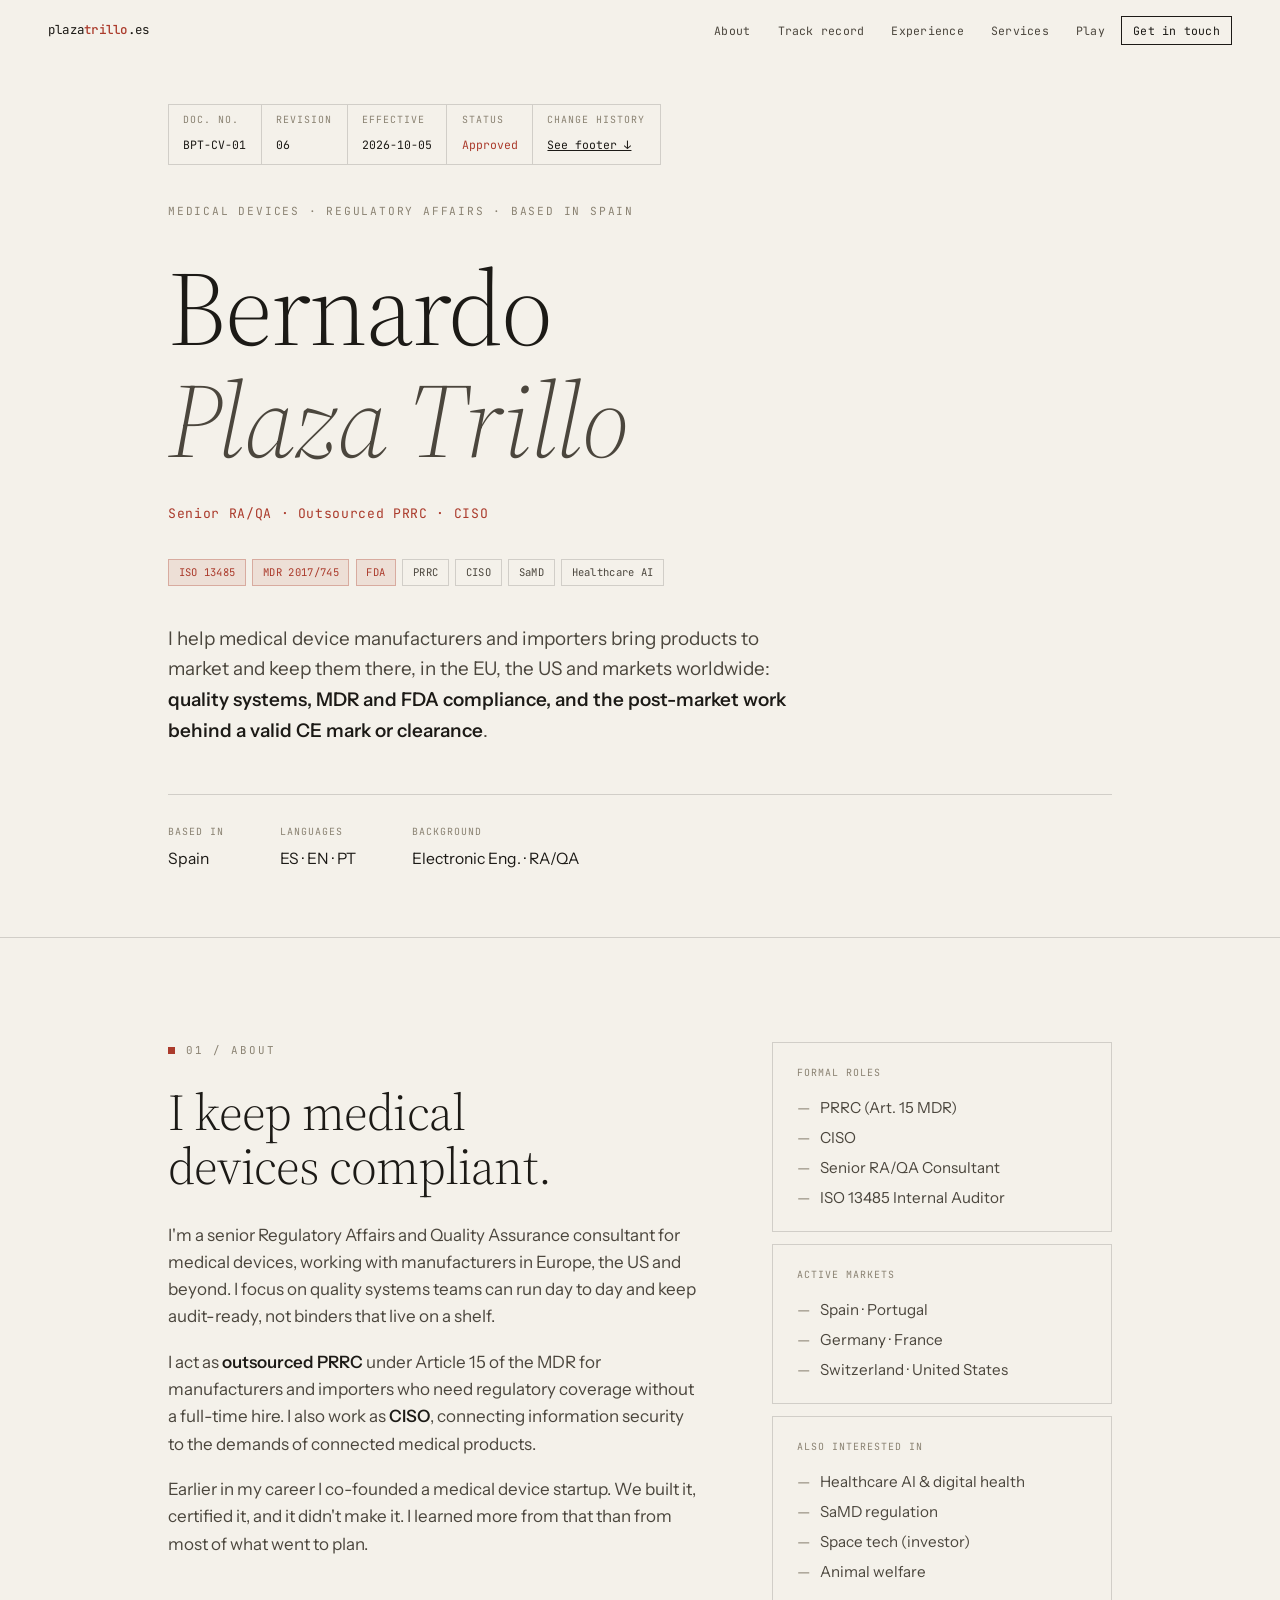
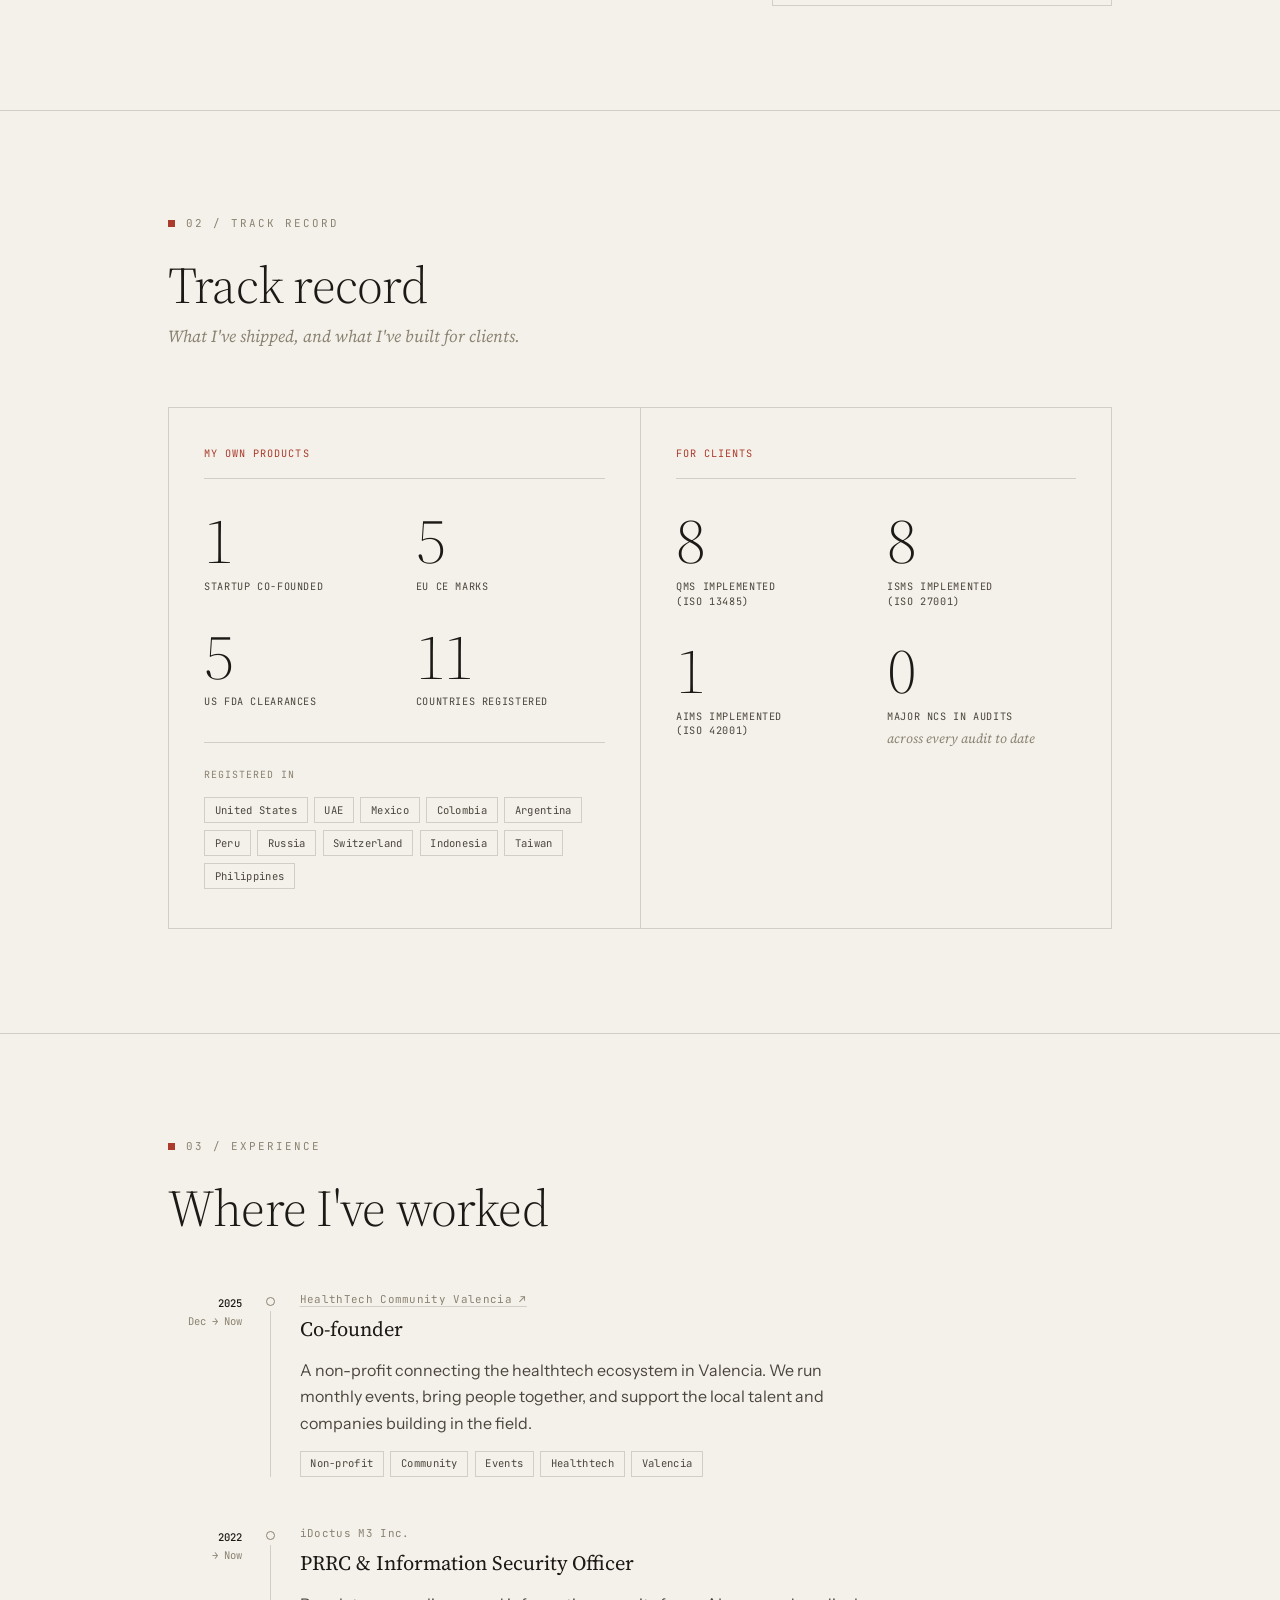
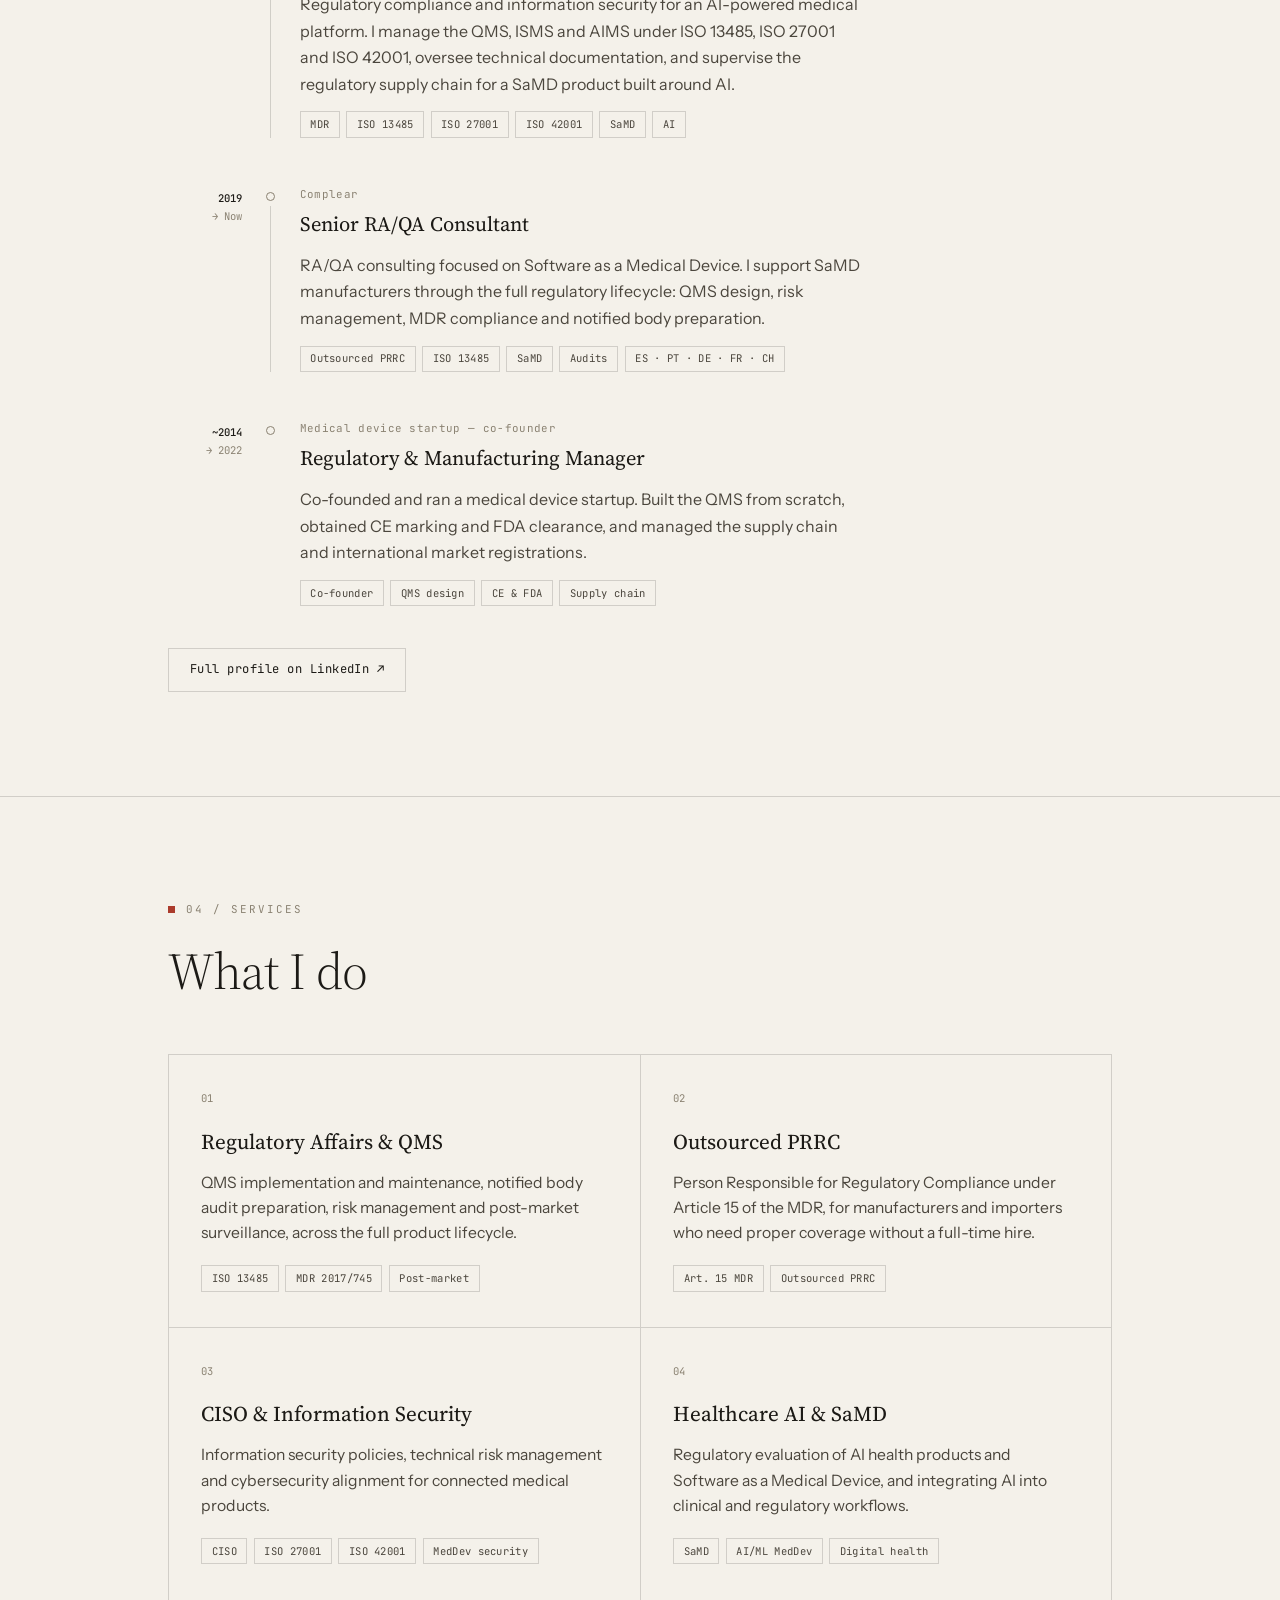
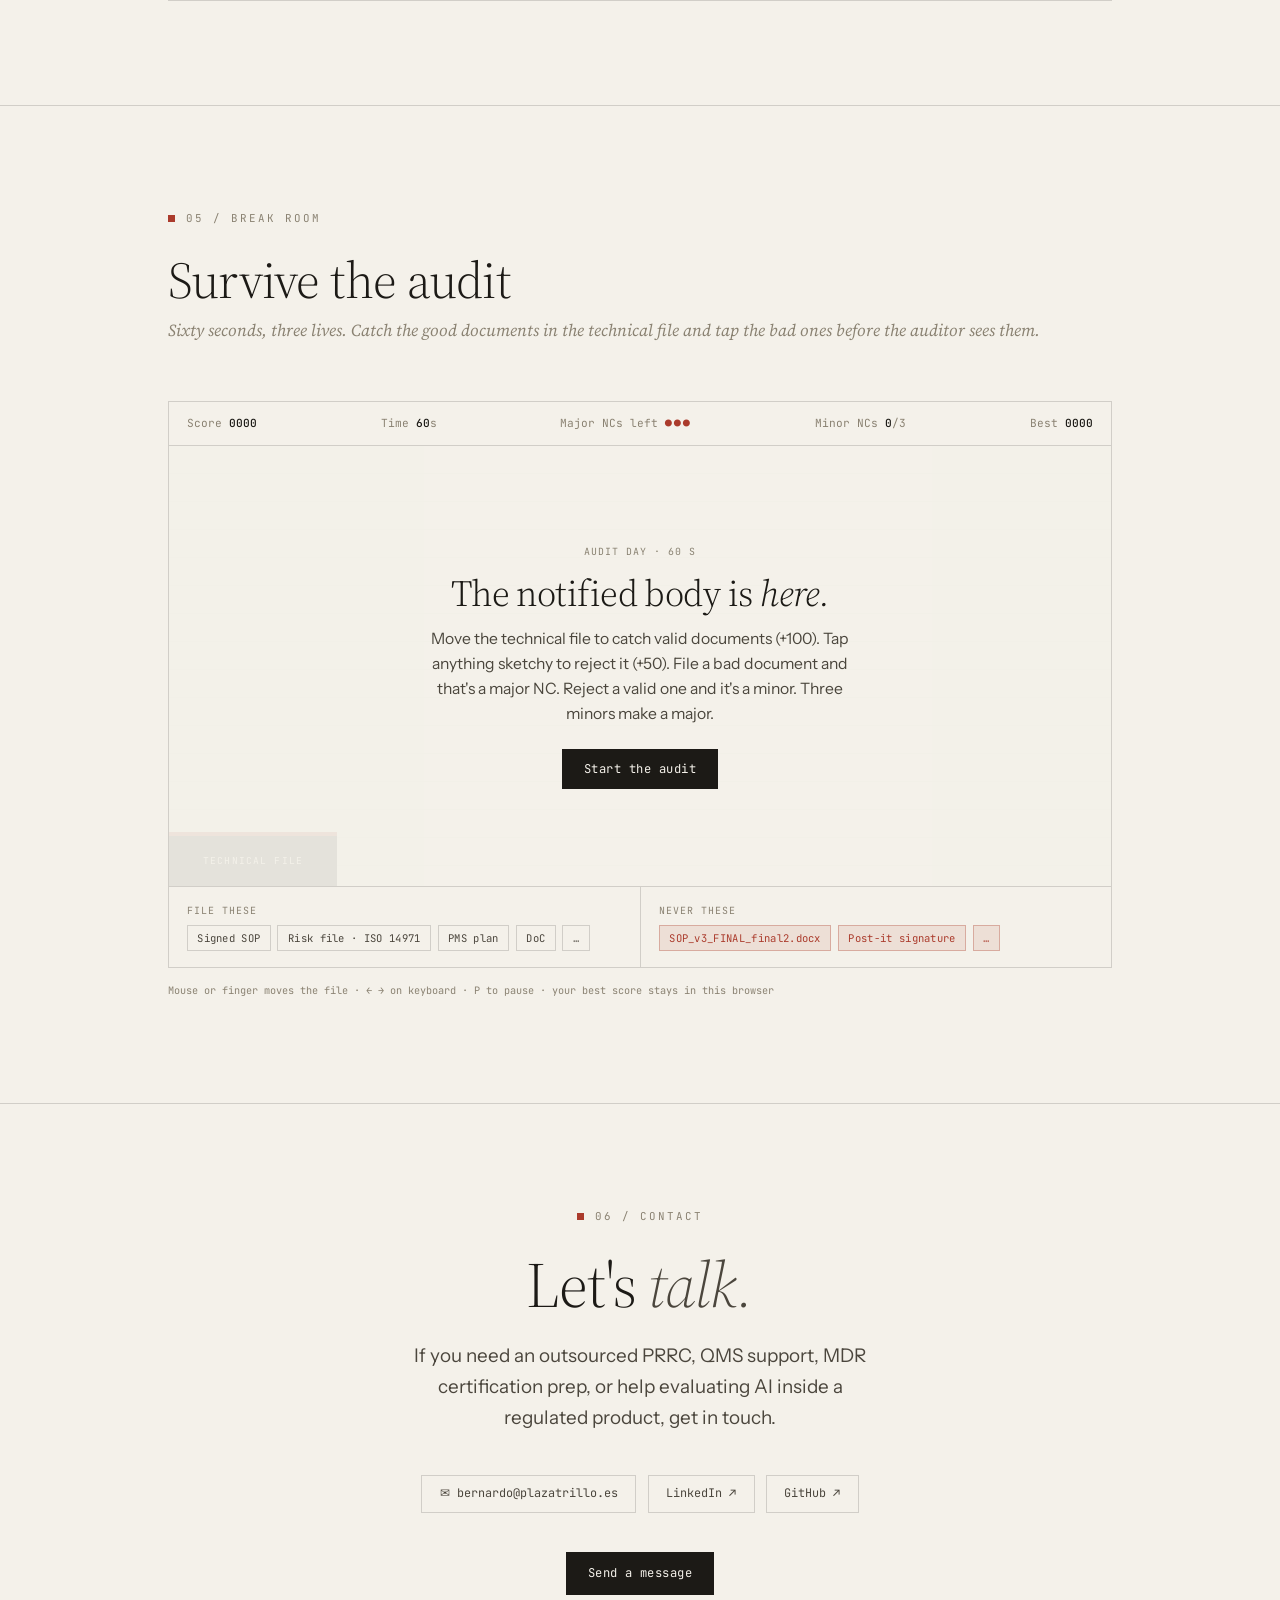
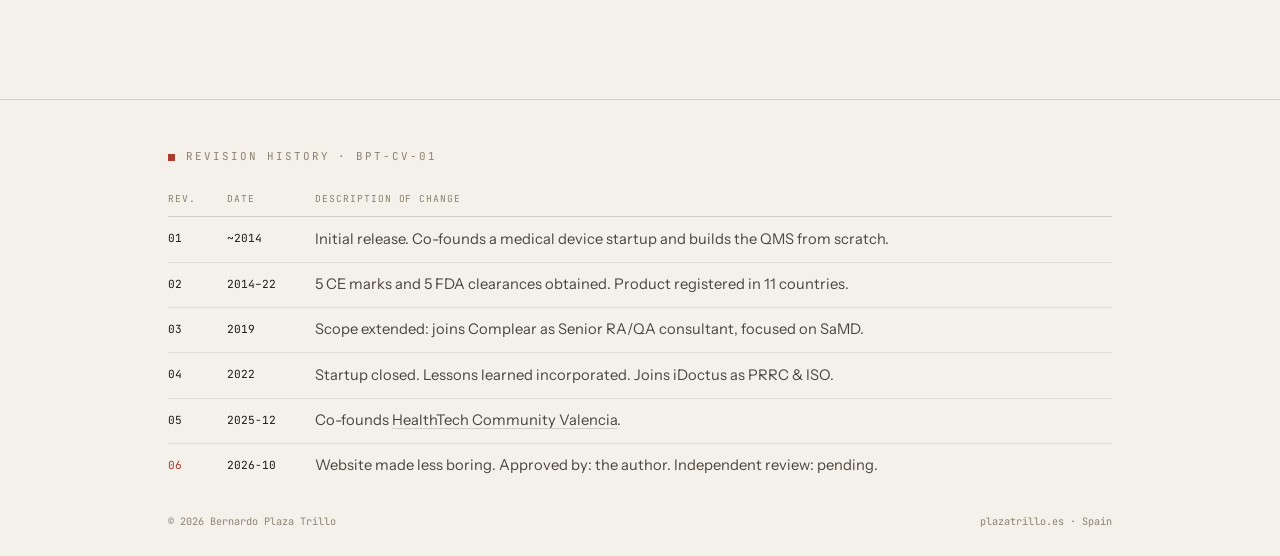
==== commit 1034a0f0: "Switch to Source Serif 4 / Instrument Sans / JetBrains Mono; 8 ISMS; link HealthTech Community Valen" ====
--- a/index.html
+++ b/index.html
@@ -8,7 +8,7 @@
   <title>Bernardo Plaza Trillo — Regulatory Affairs · PRRC · CISO</title>
   <link rel="preconnect" href="https://fonts.googleapis.com" />
   <link rel="preconnect" href="https://fonts.gstatic.com" crossorigin />
-  <link href="https://fonts.googleapis.com/css2?family=Fraunces:opsz,wght@9..144,300..600&family=Newsreader:ital,opsz,wght@0,6..72,300..460;1,6..72,320..400&family=IBM+Plex+Mono:wght@400;500&display=swap" rel="stylesheet" />
+  <link href="https://fonts.googleapis.com/css2?family=Source+Serif+4:ital,opsz,wght@0,8..60,300..600;1,8..60,300..500&family=Instrument+Sans:wght@400..600&family=JetBrains+Mono:wght@400;500&display=swap" rel="stylesheet" />
   <style>
     *, *::before, *::after { box-sizing: border-box; margin: 0; padding: 0; }
 
@@ -22,9 +22,9 @@
       --line-2:  rgba(28,26,22,0.09);
       --stamp:   #ab3b2c;
       --stamp-2: rgba(171,59,44,0.10);
-      --disp:    'Fraunces', Georgia, serif;
-      --text:    'Newsreader', Georgia, serif;
-      --mono:    'IBM Plex Mono', ui-monospace, monospace;
+      --disp:    'Source Serif 4', Georgia, serif;
+      --text:    'Instrument Sans', system-ui, sans-serif;
+      --mono:    'JetBrains Mono', ui-monospace, monospace;
     }
 
     html { scroll-behavior: smooth; background: var(--paper); }
@@ -32,8 +32,8 @@
       background: var(--paper);
       color: var(--ink);
       font-family: var(--text);
-      font-weight: 380;
-      font-size: 18px;
+      font-weight: 400;
+      font-size: 17px;
       line-height: 1.6;
       -webkit-font-smoothing: antialiased;
       overflow-x: hidden;
@@ -66,7 +66,7 @@
     }
     .lead strong, .body strong { font-weight: 560; color: var(--ink); }
     .body { color: var(--ink-2); }
-    .serif-it { font-family: var(--text); font-style: italic; }
+    .serif-it { font-family: var(--disp); font-style: italic; }
 
     a { color: inherit; }
 
@@ -146,7 +146,7 @@
     /* ════ NUMBERS ════ */
     .num-head { margin-bottom: 3.5rem; }
     .num-head .disp { font-size: clamp(2rem, 4.5vw, 3.2rem); }
-    .num-sub { font-family: var(--text); font-style: italic; color: var(--ink-3); font-size: 1.05rem; margin-top: 0.7rem; }
+    .num-sub { font-family: var(--disp); font-style: italic; color: var(--ink-3); font-size: 1.05rem; margin-top: 0.7rem; }
     .num-cols { display: grid; grid-template-columns: 1fr 1fr; border: 1px solid var(--line); }
     .num-col { padding: 2.4rem 2.2rem; }
     .num-col + .num-col { border-left: 1px solid var(--line); }
@@ -154,7 +154,7 @@
     .stats { display: grid; grid-template-columns: 1fr 1fr; gap: 2rem 1.4rem; }
     .stat .n { font-family: var(--disp); font-weight: 300; font-size: clamp(2.8rem, 5vw, 4rem); line-height: 0.95; letter-spacing: -0.03em; margin-bottom: 0.5rem; }
     .stat .l { font-family: var(--mono); font-size: 0.64rem; text-transform: uppercase; letter-spacing: 0.06em; color: var(--ink-2); line-height: 1.4; }
-    .stat .note { font-family: var(--text); font-style: italic; font-size: 0.82rem; color: var(--ink-3); margin-top: 0.25rem; }
+    .stat .note { font-family: var(--disp); font-style: italic; font-size: 0.82rem; color: var(--ink-3); margin-top: 0.25rem; }
     .markets { margin-top: 2rem; padding-top: 1.5rem; border-top: 1px solid var(--line); }
     .markets-l { font-family: var(--mono); font-size: 0.62rem; text-transform: uppercase; letter-spacing: 0.1em; color: var(--ink-3); margin-bottom: 0.9rem; }
 
@@ -172,6 +172,8 @@
     .tl-item:last-child .tl-line { display: none; }
     .tl-body { padding-left: 1.1rem; }
     .tl-co { font-family: var(--mono); font-size: 0.68rem; letter-spacing: 0.03em; color: var(--ink-3); margin-bottom: 0.3rem; }
+    .tl-co a, .revs td a { text-decoration-color: var(--line); text-underline-offset: 3px; }
+    .tl-co a:hover, .revs td a:hover { color: var(--stamp); }
     .tl-role { font-family: var(--disp); font-weight: 420; font-size: 1.28rem; margin-bottom: 0.7rem; }
     .tl-desc { font-size: 1rem; color: var(--ink-2); max-width: 560px; margin-bottom: 0.9rem; line-height: 1.65; }
     .tl-foot { margin-top: 2.6rem; display: flex; align-items: center; gap: 1.2rem; flex-wrap: wrap; }
@@ -515,7 +517,7 @@
             <div class="l">QMS implemented<br>(ISO 13485)</div>
           </div>
           <div class="stat">
-            <div class="n">7</div>
+            <div class="n">8</div>
             <div class="l">ISMS implemented<br>(ISO 27001)</div>
           </div>
           <div class="stat">
@@ -542,6 +544,24 @@
       <span class="disp">Where I've worked</span>
     </div>
     <div class="timeline">
+      <div class="tl-item fu">
+        <div class="tl-date"><b>2025</b><br>Dec → Now</div>
+        <div class="tl-spine"><div class="tl-dot"></div><div class="tl-line"></div></div>
+        <div class="tl-body">
+          <div class="tl-co"><a href="https://www.healthtechcommunity.eu" target="_blank" rel="noopener">HealthTech Community Valencia ↗</a></div>
+          <div class="tl-role">Co-founder</div>
+          <div class="tl-desc">
+            A non-profit connecting the healthtech ecosystem in Valencia. We run monthly
+            events, bring people together, and support the local talent and companies
+            building in the field.
+          </div>
+          <div class="tags">
+            <span class="tag">Non-profit</span><span class="tag">Community</span>
+            <span class="tag">Events</span><span class="tag">Healthtech</span>
+            <span class="tag">Valencia</span>
+          </div>
+        </div>
+      </div>
       <div class="tl-item fu">
         <div class="tl-date"><b>2022</b><br>→ Now</div>
         <div class="tl-spine"><div class="tl-dot"></div><div class="tl-line"></div></div>
@@ -558,24 +578,6 @@
             <span class="tag">MDR</span><span class="tag">ISO 13485</span>
             <span class="tag">ISO 27001</span><span class="tag">ISO 42001</span>
             <span class="tag">SaMD</span><span class="tag">AI</span>
-          </div>
-        </div>
-      </div>
-      <div class="tl-item fu">
-        <div class="tl-date"><b>2025</b><br>Dec → Now</div>
-        <div class="tl-spine"><div class="tl-dot"></div><div class="tl-line"></div></div>
-        <div class="tl-body">
-          <div class="tl-co">HealthTech Community Valencia</div>
-          <div class="tl-role">Co-founder</div>
-          <div class="tl-desc">
-            A non-profit connecting the healthtech ecosystem in Valencia. We run monthly
-            events, bring people together, and support the local talent and companies
-            building in the field.
-          </div>
-          <div class="tags">
-            <span class="tag">Non-profit</span><span class="tag">Community</span>
-            <span class="tag">Events</span><span class="tag">Healthtech</span>
-            <span class="tag">Valencia</span>
           </div>
         </div>
       </div>
@@ -753,7 +755,7 @@
             <tr><td>02</td><td>2014–22</td><td>5 CE marks and 5 FDA clearances obtained. Product registered in 11 countries.</td></tr>
             <tr><td>03</td><td>2019</td><td>Scope extended: joins Complear as Senior RA/QA consultant, focused on SaMD.</td></tr>
             <tr><td>04</td><td>2022</td><td>Startup closed. Lessons learned incorporated. Joins iDoctus as PRRC &amp; ISO.</td></tr>
-            <tr><td>05</td><td>2025-12</td><td>Co-founds HealthTech Community Valencia.</td></tr>
+            <tr><td>05</td><td>2025-12</td><td>Co-founds <a href="https://www.healthtechcommunity.eu" target="_blank" rel="noopener">HealthTech Community Valencia</a>.</td></tr>
             <tr class="cur"><td>06</td><td>2026-10</td><td>Website made less boring. Approved by: the author. Independent review: pending.</td></tr>
           </tbody>
         </table>
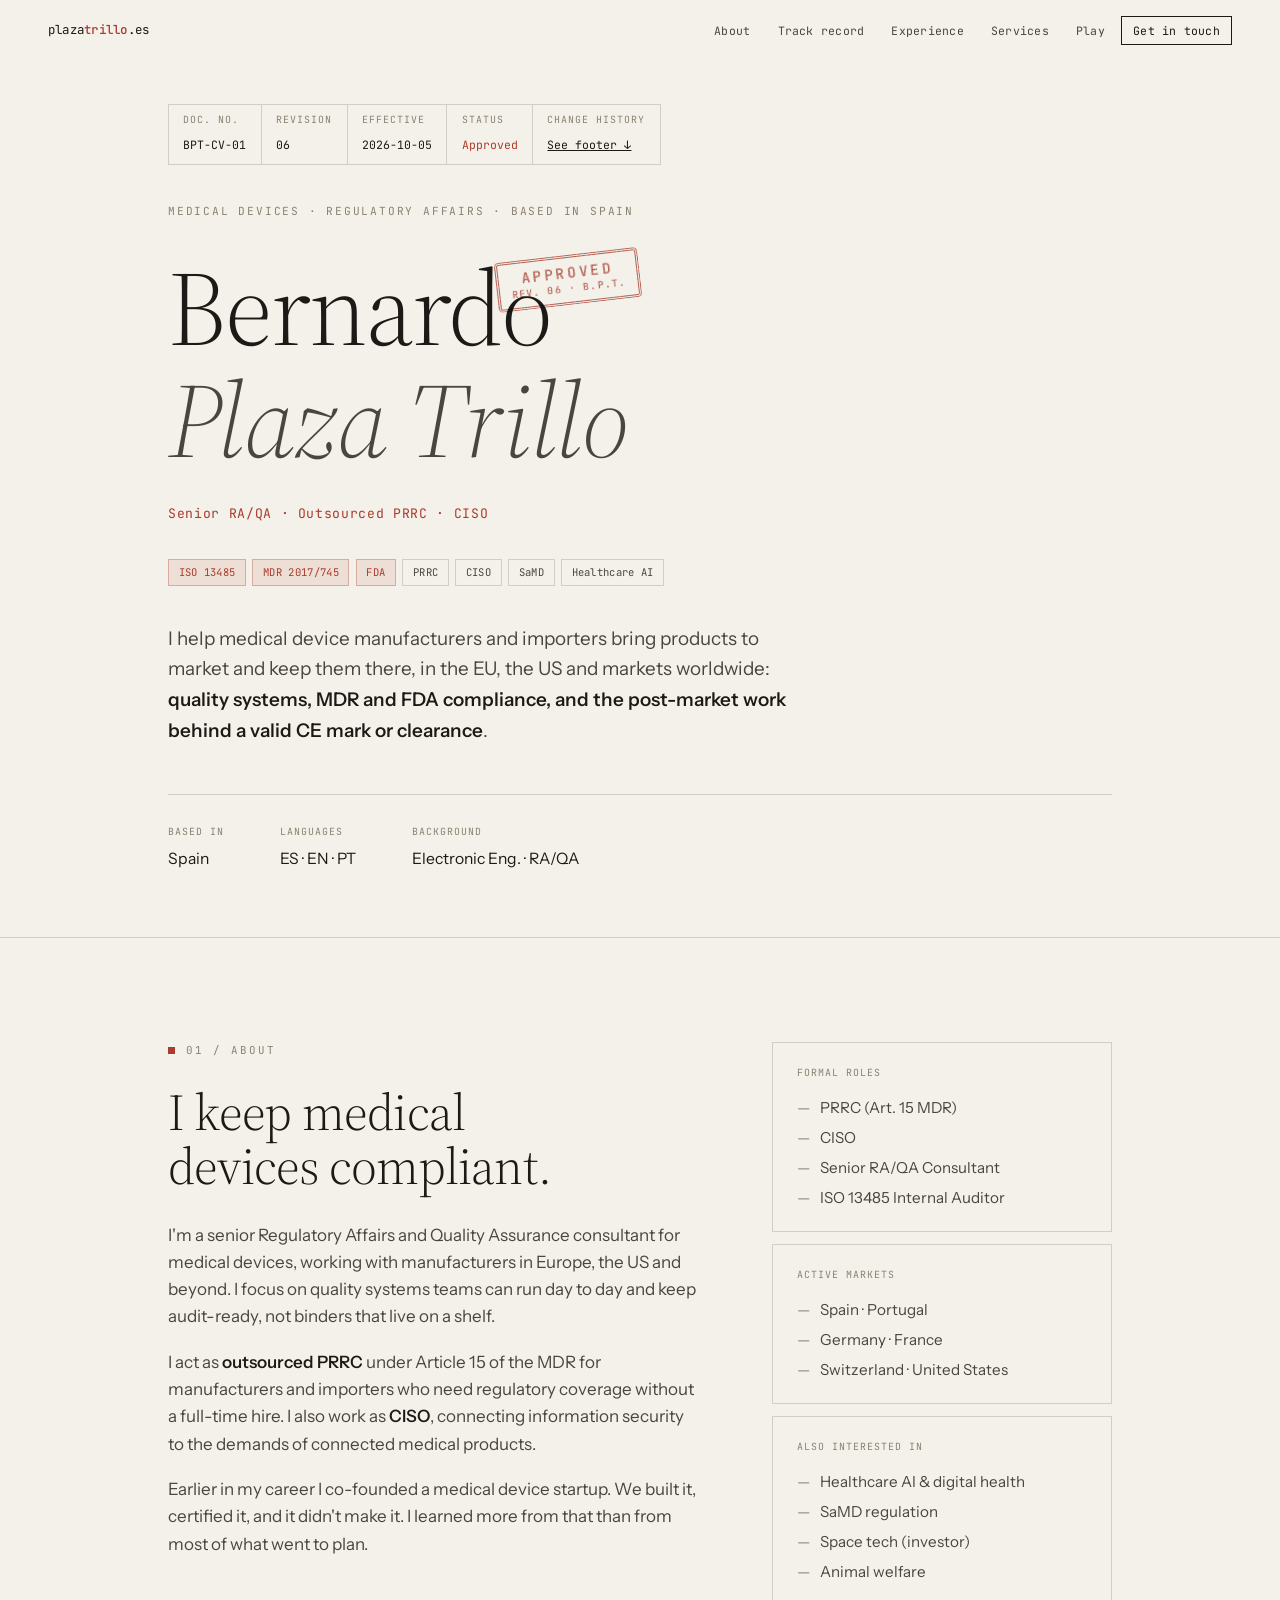
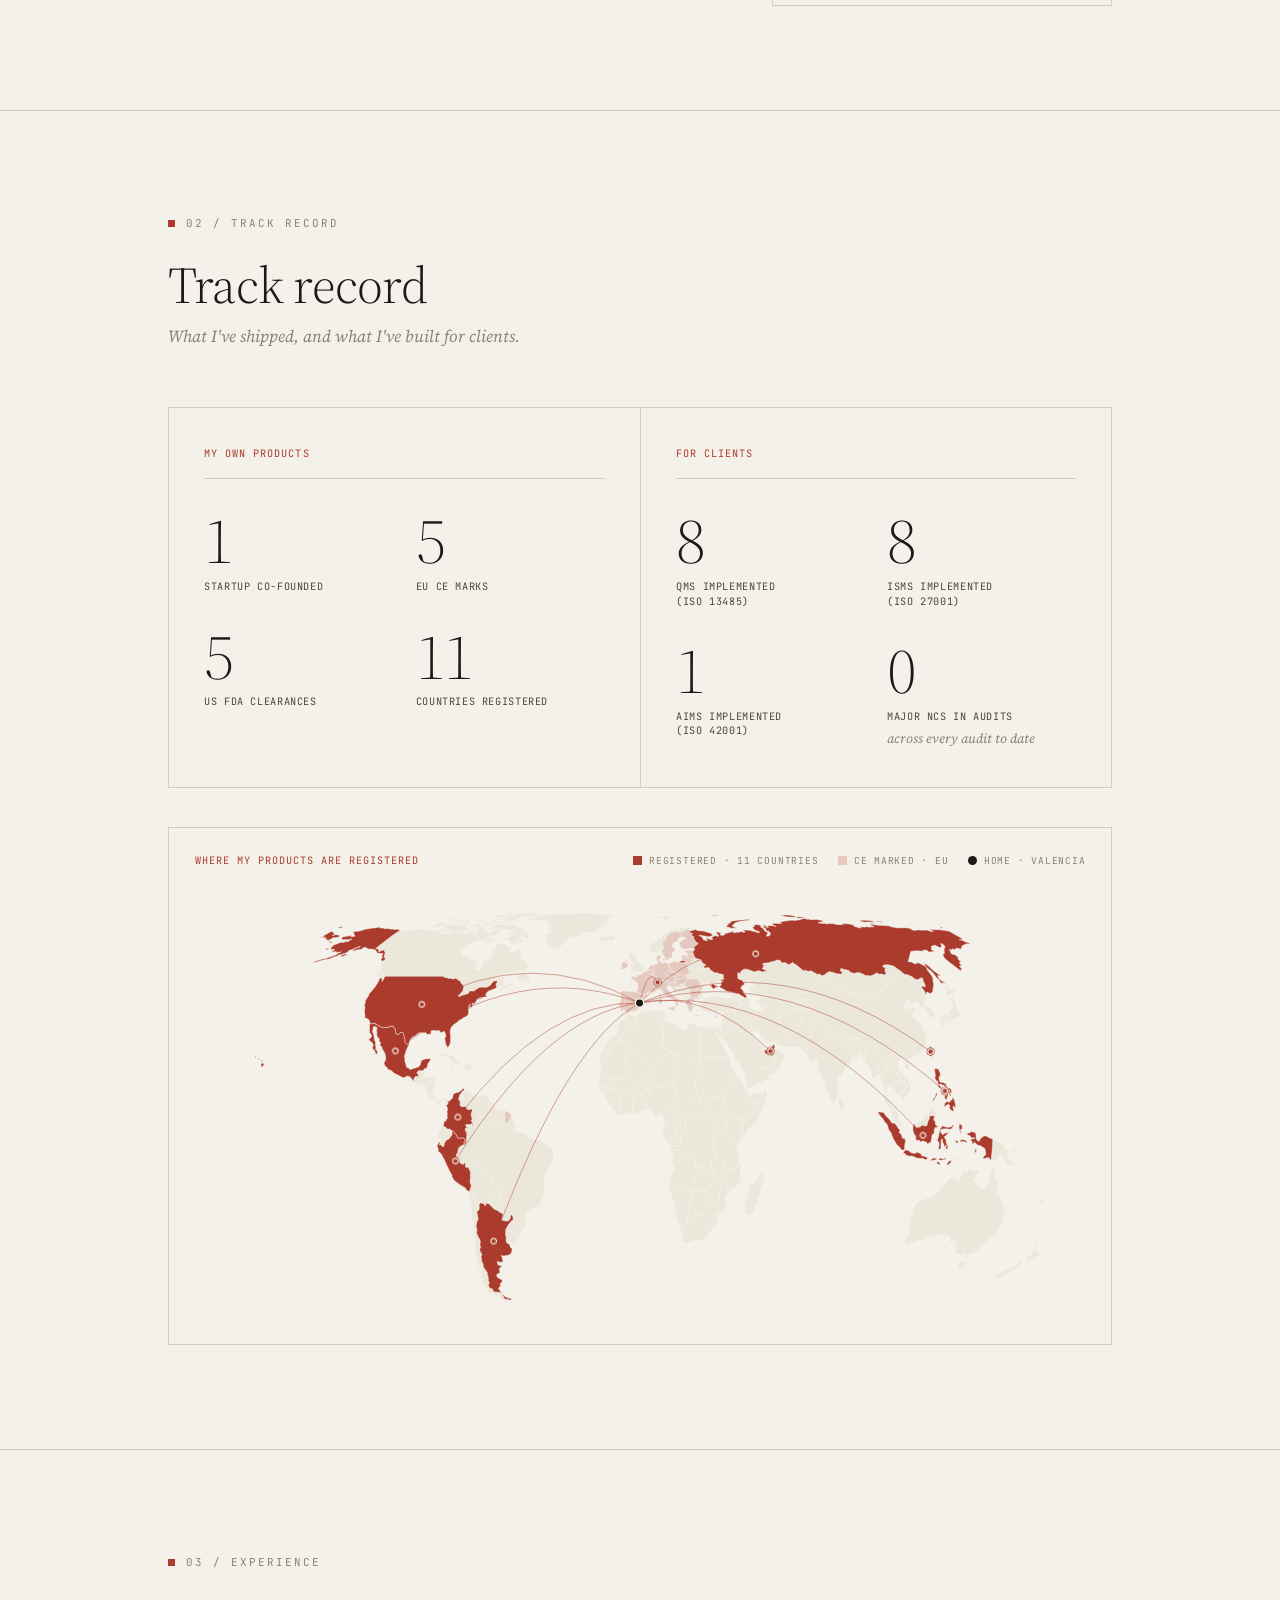
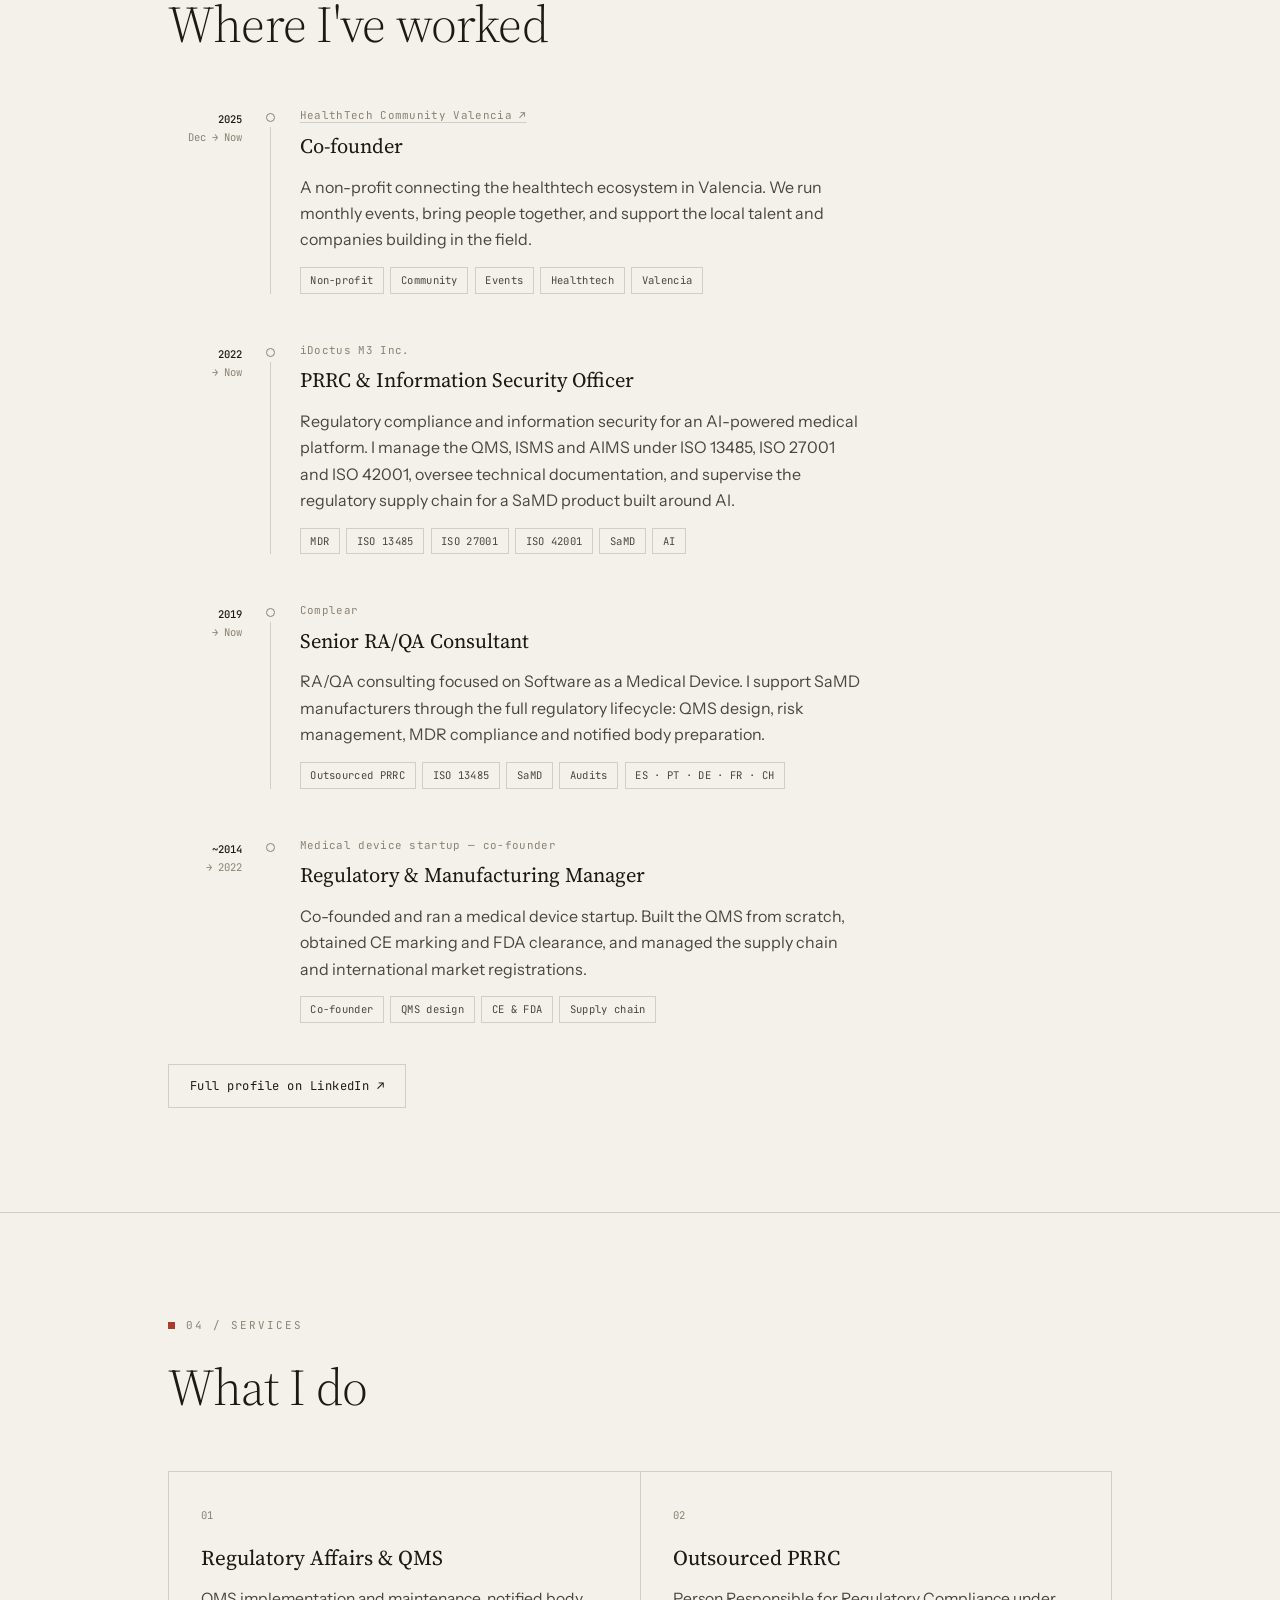
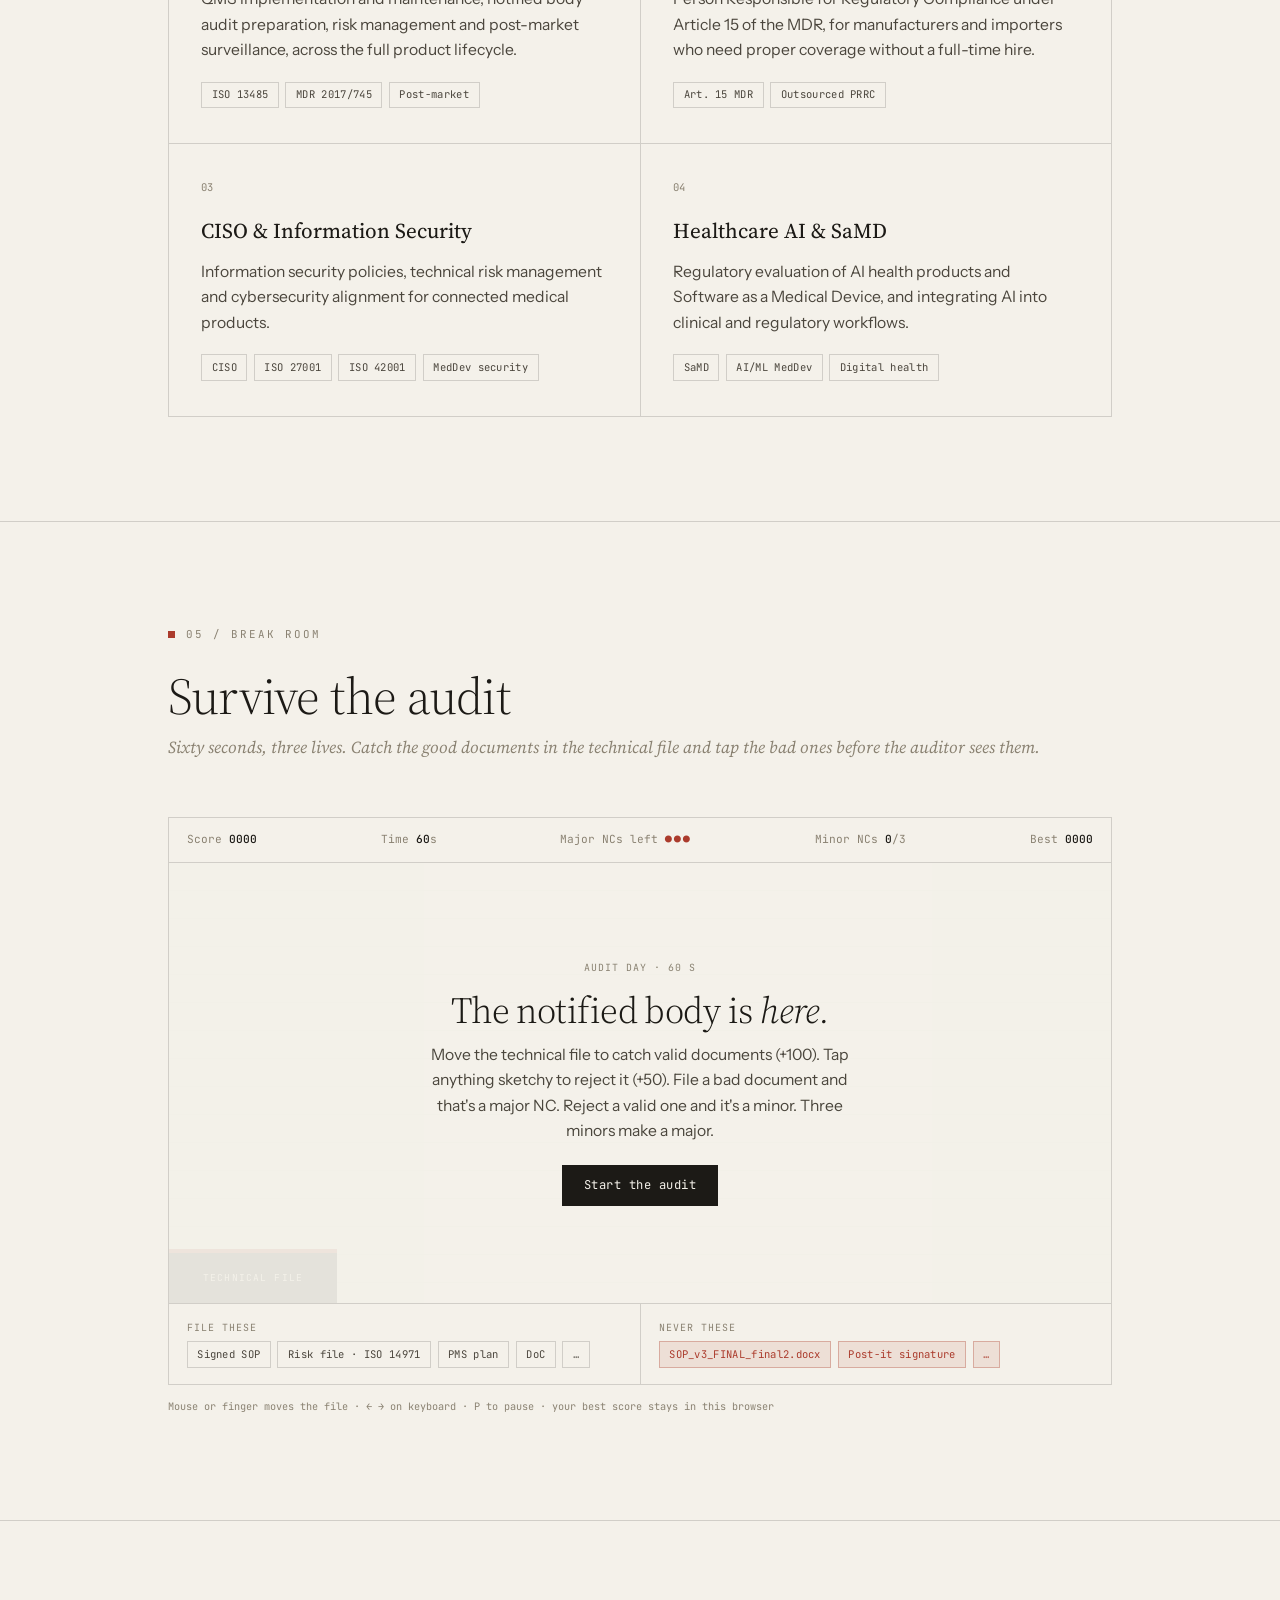
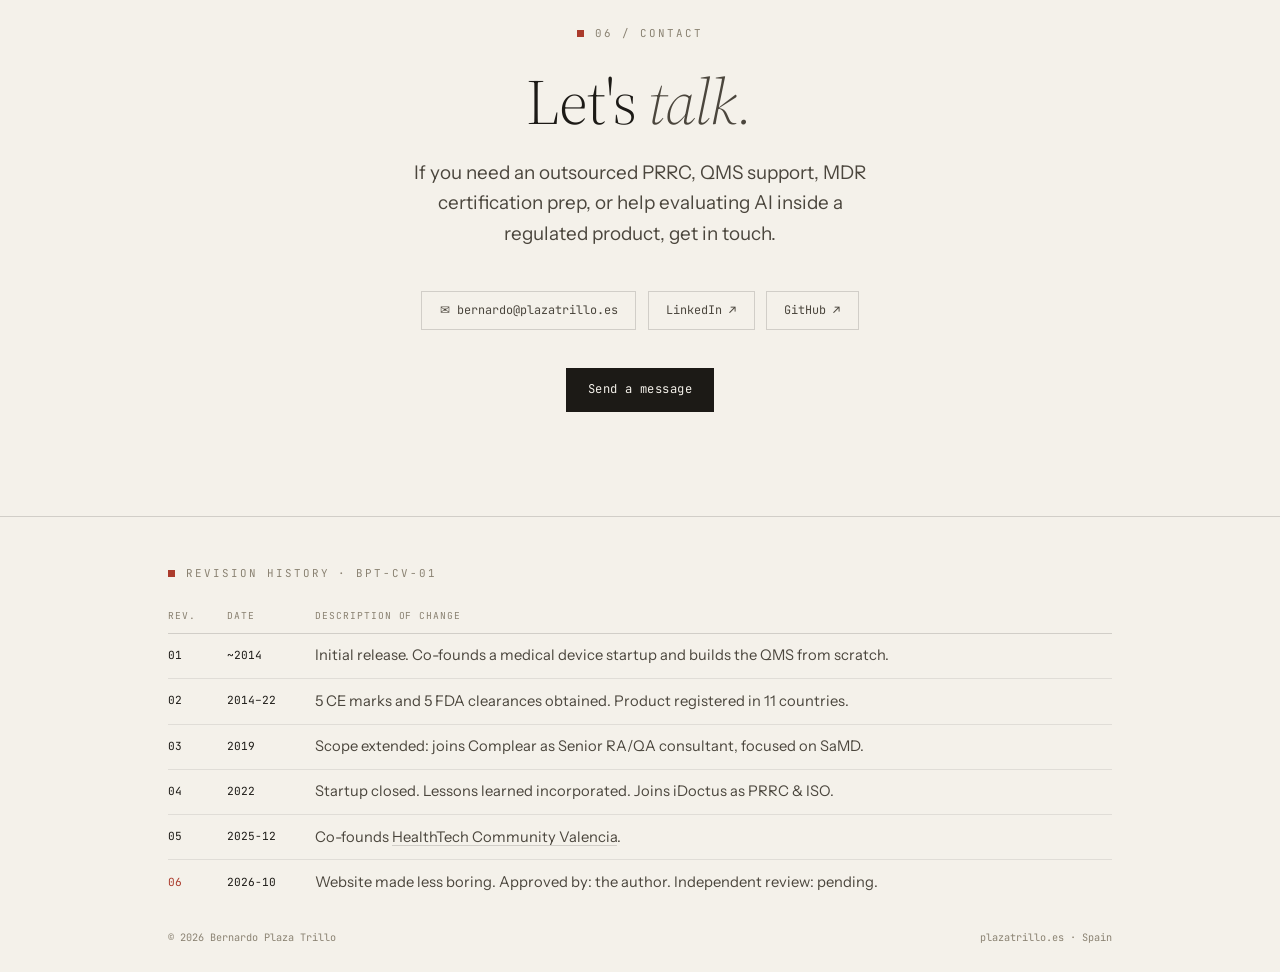
==== commit e3be5954: "Animated world map of product registrations in Track record Co-Authored-By: Claude Opus 5.5 (1M cont" ====
--- a/index.html
+++ b/index.html
@@ -316,6 +316,35 @@
     .game-legend > div + div { border-left: 1px solid var(--line); }
     .game-keys { font-family: var(--mono); font-size: 0.64rem; color: var(--ink-3); margin-top: 0.9rem; }
 
+
+    /* ════ MAP ════ */
+    .map { margin-top: 2.4rem; border: 1px solid var(--line); padding: 1.6rem 1.6rem 1.2rem; }
+    .map-head { display: flex; justify-content: space-between; align-items: baseline; flex-wrap: wrap; gap: 0.6rem 1.4rem; margin-bottom: 1.2rem; }
+    .map-legend { display: flex; flex-wrap: wrap; gap: 0.4rem 1.2rem; font-family: var(--mono); font-size: 0.6rem; text-transform: uppercase; letter-spacing: 0.08em; color: var(--ink-3); }
+    .map-legend i { display: inline-block; width: 9px; height: 9px; margin-right: 0.45rem; vertical-align: -1px; }
+    .map-svg { display: block; width: 100%; height: auto; overflow: visible; }
+    .map .c   { fill: var(--paper-2); stroke: var(--paper); stroke-width: 0.5; }
+    .map .eu  { fill: rgba(171,59,44,0.22); stroke: var(--paper); stroke-width: 0.5; }
+    .map .reg { fill: var(--paper-2); stroke: var(--paper); stroke-width: 0.5; transition: fill 0.5s ease calc(var(--i) * 0.14s + 0.35s); }
+    .map.on .reg { fill: var(--stamp); }
+    .map .reg:hover { fill: var(--ink); transition-delay: 0s; }
+    .map .arc { fill: none; stroke: var(--stamp); stroke-width: 1; stroke-dasharray: 1; stroke-dashoffset: 1; opacity: 0.5; }
+    .map.on .arc { animation: draw 0.9s ease-out forwards calc(var(--i) * 0.14s); }
+    @keyframes draw { to { stroke-dashoffset: 0; } }
+    .map .pin { opacity: 0; }
+    .map.on .pin { animation: pin-in 0.35s ease-out forwards calc(var(--i) * 0.14s + 0.8s); }
+    @keyframes pin-in { to { opacity: 1; } }
+    .map .dot { fill: var(--stamp); stroke: var(--paper); stroke-width: 1.2; }
+    .map .ring { fill: none; stroke: var(--stamp); stroke-width: 1; transform-box: fill-box; transform-origin: center; animation: ring 2.6s ease-out infinite calc(var(--i) * 0.23s); }
+    @keyframes ring { from { transform: scale(1); opacity: 0.7; } to { transform: scale(4.5); opacity: 0; } }
+    .map .home circle { fill: var(--ink); stroke: var(--paper); stroke-width: 1.5; }
+    @media (prefers-reduced-motion: reduce) {
+      .map .reg { fill: var(--stamp); transition: none; }
+      .map .arc { stroke-dashoffset: 0; animation: none !important; }
+      .map .pin { opacity: 1; animation: none !important; }
+      .map .ring { display: none; }
+    }
+
     /* ════ REVISION HISTORY ════ */
     .revs { padding-top: 3rem; }
     .revs-scroll { overflow-x: auto; }
@@ -350,6 +379,7 @@
       .doc-ctl > div { border-right: none; }
       #hero-stamp { right: 0; top: -1.4em; }
       .game-stage { height: 400px; }
+      .map { padding: 1.1rem 0.8rem 0.8rem; }
       .doc { width: 128px; }
       .game-legend { grid-template-columns: 1fr; }
       .game-legend > div + div { border-left: none; border-top: 1px solid var(--line); }
@@ -498,16 +528,6 @@
             <div class="l">Countries registered</div>
           </div>
         </div>
-        <div class="markets">
-          <div class="markets-l">Registered in</div>
-          <div class="tags">
-            <span class="tag">United States</span><span class="tag">UAE</span><span class="tag">Mexico</span>
-            <span class="tag">Colombia</span><span class="tag">Argentina</span>
-            <span class="tag">Peru</span><span class="tag">Russia</span>
-            <span class="tag">Switzerland</span><span class="tag">Indonesia</span>
-            <span class="tag">Taiwan</span><span class="tag">Philippines</span>
-          </div>
-        </div>
       </div>
       <div class="num-col">
         <div class="num-col-t">For clients</div>
@@ -532,6 +552,24 @@
           </div>
         </div>
       </div>
+    </div>
+    <div class="map fu" id="map">
+      <div class="map-head">
+        <div class="num-col-t" style="border:none;margin:0;padding:0;">Where my products are registered</div>
+        <div class="map-legend">
+          <span><i style="background:var(--stamp)"></i>Registered · 11 countries</span>
+          <span><i style="background:rgba(171,59,44,0.22)"></i>CE marked · EU</span>
+          <span><i style="background:var(--ink);border-radius:50%"></i>Home · Valencia</span>
+        </div>
+      </div>
+      <svg class="map-svg" viewBox="0 0 960 470" role="img" aria-labelledby="map-t">
+          <title id="map-t">World map: product registered in Taiwan, Colombia, Indonesia, Mexico, Peru, Philippines, Russia, Switzerland, UAE, United States, Argentina; CE marked across the EU.</title>
+          <g class="land"><path class="c" d="M949.4,323L950.2,322.4L950.8,323.4L949.7,325.3L947.9,325.8L946.6,325.3L946.9,323.8L948.3,322.6ZM955.4,319.6L953.5,320.5L951.5,321.3L951.6,319.9L953.2,319.2L954.1,319L956,317.9L956,317.9L955.4,319.6ZM4,317.9L4,317.9L4,317.9L4.5,317.7L4.7,319.4L4.6,319.6L4.6,319.6L4,317.9Z"/><path class="c" d="M571.4,263.4L571.8,263.8L581.5,271.2L581.7,273.3L585.5,276.9L584.1,281.4L584.2,283.5L585.9,284.8L586,285.7L585.2,287.9L585.3,289L585.1,290.7L585.9,293L586.9,296.5L587.8,297.3L585.6,299.4L582.6,300.8L581,300.7L580,301.8L578.1,301.9L577.4,302.4L574.3,301.4L572.2,301.6L571.7,296.8L570.8,295.1L570.3,294.1L567.7,293.4L566.3,292.3L564.6,291.7L563.5,291.1L562.4,290.2L561.1,285.6L559.6,283.6L559.1,281.5L559.4,279.6L558.9,276.3L560.1,276.1L561.1,274.8L562.1,272.9L562.8,272.2L562.8,271L562.2,270.2L562.1,268.7L562.9,268.3L563,266.1L562,264.1L562.9,263.7L565.9,263.7Z"/><path class="c" d="M457.9,161.6L457.9,161.9L457.9,162.5L457.7,167.7L449.3,167.5L449.1,176.3L446.7,176.7L446,178.4L446.3,183.5L436.1,183.5L435.5,184.6L435.7,183.2L435.7,183.2L441.6,182.9L441.9,181.6L443.1,180L444.1,175.3L447.8,171.5L449.2,167.2L450,166.9L450.9,164.3L453.1,163.9L454,164.3L455.1,164.3L456,163.6L457.6,163.5L457.5,161.6Z"/><path class="c" d="M204.7,94.1L204.4,94.1L202.3,91.3L201.7,90.1L198.6,88.9L199.5,86.4L201.3,84.7L199.5,83.6L201.1,81.4L200.3,79.4L201.6,78.1L204,76.8L205.5,75.2L203.5,73.5L204.4,70.6L205,68.8L204.3,67.7L204,66.7L204.4,65.4L201.4,66.2L197.9,67.6L197.9,66L197.7,64.9L196.5,64.3L194.6,64.2L210.9,51.4L221.4,44.1L224.1,44.5L225.7,45.4L227.4,45.6L230.2,44.8L233.2,44.3L235.6,44.5L239.5,43.7L243.1,43.2L243.3,44L245.3,43.5L246.9,42.7L247.9,42.9L248.8,44.5L252.8,43.3L251.2,44.7L253.9,44.4L255.3,43.8L257.4,43.9L259.2,44.7L262.7,45.4L264.8,45.7L266.8,45.6L268.1,46.6L264.4,47.5L267.3,48L272.6,47.7L274.6,47.4L275.3,48.6L278.4,47.6L277.4,46.7L279.3,46.1L281.7,46L283.4,45.8L284.4,46.3L285.1,47.3L287.4,47.2L289.8,48.1L293,47.7L295.7,47.8L296.7,46.6L298.7,46.2L300.9,46.9L299.1,48.8L301.8,47.2L303.2,47.2L306,45.3L305.1,44.1L303.7,43.4L305.9,41.4L309.4,40.2L311.4,40.5L312.5,41.2L313,43.2L310.5,44.1L313.5,44.5L311.7,46.4L315.6,44.9L316.6,46.2L314.8,47.6L315.4,49L318.6,47.5L321.5,45.8L323.4,43.8L325.9,43.9L328.4,44.2L330,45.1L329.4,46.1L327.1,47.1L327.6,48.2L326.5,49.1L321.6,50.6L318.7,50.9L317.3,50.3L315.9,51.3L312.5,53.1L311.2,54L307.7,55.5L304.8,55.6L302.5,56.6L301.2,58L298.7,58.3L294.7,60.1L290.4,62.8L288.1,64.7L285.8,67.5L288.5,67.9L287.7,70.2L287.2,72.1L290.5,71.6L293.6,72.7L295.1,73.7L295.8,74.9L297.9,75.7L299.5,76.8L302.9,76.9L305.1,77.2L303.3,79.5L302.4,82.2L302.3,85.2L304.1,87.8L306.3,86.9L309,84.1L310.2,79.8L309.5,78.4L313.6,77.2L317.1,75.4L319.3,73.6L320.1,71.9L320,69.7L318.7,67.8L322.8,65.3L323.3,63.1L325.1,59.5L326.9,58.9L329.8,59.6L331.7,59.8L333.8,59.2L335.1,60L336.7,61.3L336.7,62.2L340.2,62.4L339,64.4L337.9,67.5L339.5,67.8L340.2,69.3L344,67.9L347.4,65.2L349.3,64.1L349.7,66.3L350.8,69.4L351.6,72.5L350,74.1L352.2,75.5L353.4,77L356.5,77.7L357.5,78.5L357.4,80.8L359,81.2L359.4,82.2L358.4,85.2L356.4,86.3L354.5,87.2L350.5,88.2L346.8,90.5L342.9,91L338.4,90.4L335.1,90.4L332.7,90.6L329.9,92.6L326.6,93.9L321.7,97.7L318,100.4L320.1,99.9L325.3,96.1L331,93.7L334.5,93.4L335.9,94.8L333,96.8L332.5,99.9L332.4,102.1L334.9,103.6L338.8,103.2L342.3,99.8L341.7,102L342.8,103.1L339.3,105L333.6,106.8L330.8,108L327.5,110.2L325.8,110L326.6,107.4L331.5,104.9L327.8,105L325.1,105.4L324.2,103.7L325.8,99.7L325.1,98.8L323.4,99.3L323,98.6L320.3,100.8L318.7,103.1L317.3,104.4L316.2,104.9L315.4,105L314.9,105.8L310.6,105.8L307.1,105.8L305.8,106.4L302.5,108.5L302.1,108.8L300.9,109.9L298.7,109.9L296.4,109.9L295.2,110.4L295.3,111L295.1,112L294.9,112.3L291.2,113.8L288.6,114.3L285.2,115.9L284.6,115.9L284,115.4L283.9,115L284.1,114.7L285.1,113.6L286.9,111.9L288.4,110.1L289.1,107.5L289.8,104.8L288.1,103.4L288.6,102.8L288.4,102.5L287.8,102.5L287.6,102L287.8,101.3L287.2,101.6L286.6,101.5L286.9,101.2L286.5,100.9L286.7,100.2L285.4,99.2L284.1,98.3L282.4,97.1L280.9,96.1L278.4,96.9L277.7,96.9L275.3,96.2L273.3,96.5L271.6,95.7L269.5,95.2L268.1,95L267.7,94.5L268.2,93L267.4,93L266.8,94.1L262.1,94.1L254.5,94.1L246.8,94.1L240.1,94.1L233.4,94.1L226.8,94.1L220,94.1L217.7,94.1L211.1,94.1ZM313.7,59.2L315.9,58.1L318.6,58.1L318.2,58.6L315,59.8L313.6,59.8ZM338.3,38.7L337.1,37.9L337.7,37.3L338.7,37.2L342.5,37.4L344.8,38.2L344.6,38.7L342.8,38.6L340.9,38.6L338.7,38.8ZM320.3,60L321.6,59.3L322.4,59.4L322.5,59.8L320.9,61.1L320.2,60.9L320.1,60.2ZM317.3,35.4L315.7,35.9L313.3,35.8L311.7,35.4L313.3,34.8L316.2,34.4L317.2,34.9ZM320.7,31.9L319.9,31.9L316.8,31.9L316.8,31.5L320.2,31.5L321.1,31.8ZM317.5,30.4L319.1,30.8L318.1,31.3L315.3,31.5L314.3,31.2L314.1,30.8L314.5,30.3L316.6,30.4ZM325.9,36.2L323.3,36L319.2,35.6L319.4,34.8L320,34.1L318.9,33.5L315.5,33.3L314,32.9L315.3,32.4L318.7,32.4L320.1,32.9L323.5,32.9L324.5,33.3L323.5,33.8L325.2,34.1L325.9,34.4L328.2,34.5L330.6,34.6L333.7,34.3L337.3,34.2L340,34.3L341.4,34.8L341.2,35.4L339.7,35.8L336.8,36.1L334.8,36L329.5,36.2ZM292.2,31.1L294.3,31.3L293.3,31.7L289.6,32L287.7,31.6L289.5,31.3ZM293.7,30.4L295.6,30.6L293.2,30.8L290.4,30.8L290.7,30.7L292.9,30.3ZM357.7,87.5L355.9,89.3L353.6,91.8L355.3,90.8L356.6,91.4L355.5,92.4L357.2,93.2L358.5,92.5L360.4,93.4L359,95.5L360.7,95L360.5,96.5L360.7,98.3L358.9,100.9L357.8,101L356.5,100.4L357.8,98L357.3,97.7L353.8,100.2L352.5,100.1L354.5,98.7L352.6,98L350.1,98.2L345.7,98.1L345.7,97.2L347.5,96.2L346.8,95.4L349.3,93.7L353.2,89.2L355.2,87.6L357.5,86.7L358.4,86.8ZM318.4,53.3L319.9,54L321.6,54.7L321,55.7L322.6,55.6L323.4,56.3L321.2,57L318.5,56.5L318.2,55.5L315.4,56.6L311.7,57.8L312,56.5L309.2,56.7L311.8,55.6L313.4,53.9L315.7,52L316.9,52.1L316.5,53.1L317.8,52.7ZM339.4,39.5L341.7,38.8L344.9,39.6L346.8,40.4L346.4,41.2L350,40.8L351,41.9L354.9,42.6L356,43.3L356.5,45.1L352.4,46L356,47.2L358.6,47.7L360.2,49.5L363,49.6L361.6,51.1L356.7,53.5L354.9,52.6L353.2,50.6L350.6,50.9L349.5,52.1L350.8,53.3L352.8,54.3L353.2,54.9L353.2,57L351.5,58.7L349.4,58L345.6,56.3L347.2,58.2L348.4,59.6L348.3,60.4L343.4,59.4L340,58.1L338.3,57L339.4,56.4L337.3,55.3L335.2,54.2L334.8,54.8L328.9,55.2L327.8,54.4L330.3,52.9L333.9,52.8L338,52.6L337.9,51.8L339.4,50.8L343.2,48.8L343.4,47.9L343.1,47.2L341,46.3L337.8,45.6L339.3,45.1L338.3,44L336.8,43.9L335.9,43.3L334.4,43.8L330.9,44L324.6,43.6L321.2,43.1L318.5,42.8L317.6,42.2L320.3,41.4L317.7,41.4L318.9,39.6L321.7,38.2L324.1,37.5L329.1,37.1L326.8,38.1L327.2,39.2L330.1,37.8L335.2,37.2L336.7,38.9L335.5,39.9ZM314.4,36.6L318,36.7L321,37L316.9,38.4L314.4,38.8L311.2,40L309.2,39.9L309.7,38.5L310.6,37.7L312.2,37ZM268.8,33.7L273.1,32.7L277.8,31.9L280.4,31.9L283,31.8L281.4,32.7L279.4,33.2L277.8,33.3L273.8,33.8L270.7,34ZM195,80.1L197.2,79.9L193.7,82.9L193.7,85.1L192.8,85.1L192.6,83.9L192.9,82.6L192.6,81.8L193.4,80.6L194.3,79.8ZM303.6,29.8L306.7,30L310.7,30.4L311.3,30.9L311.4,31.4L308.8,31.3L306.5,30.9L302.8,30.9L304.9,30.5L303.2,30.3ZM202.2,95.5L200.7,95.9L198,94.6L198.2,93.6L196.9,92.6L197.2,91.8L195.3,91.2L195.7,89.7L196.5,89.1L198.3,89.7L199.3,90.1L201.1,90.4L201.1,91.4L201.1,92.7L202.4,93.9ZM267.7,36.1L269.7,36.5L274.1,36.5L275.2,37L276.2,37.6L273.5,38L267.6,39.2L263.9,40.4L262.9,41.1L257,41.9L257.1,41.2L254.2,40.3L255.9,39.6L258.8,38.4L261.8,37.3L261.4,36.4ZM294.2,34.1L296,33.9L297.7,33.9L297.2,34.6L295.3,35.3L289.1,35.5L283.9,36.2L281.2,36.2L281.6,35.7L286.1,35.1L278,35.3L275.9,35L280.1,33.6L282.3,33.3L286.5,33.7L288.5,34.5L291.4,34.6L290.6,33.3L292.8,32.8L294.4,33L294.1,33.6ZM291.3,38.3L292.5,38.9L291.8,40.6L290.9,41.8L293,42.7L295.4,43.5L294.3,44.3L291.1,44.5L291.5,45.2L290.2,45.9L287.1,45.6L284.5,45.1L282.3,45.2L278.1,45.8L273,46.1L269.5,46.3L269.6,45.4L267.7,44.9L265.8,45.1L265.3,43.6L266.8,43.4L270,43.1L272.5,43.2L275.2,42.9L272.2,42.5L268.1,42.6L265.6,42.6L265.5,41.9L270.6,41.2L267.7,41.3L265.2,40.8L268.4,39.5L270.5,38.9L276.5,37.9L277.9,38.2L276,39L280.6,38.5L282,39.3L285.1,38.5L286.1,39L285.5,40.6L287.3,39.9L288,38.2L289.9,38ZM301.4,38.9L300.7,37.8L303.6,37.1L305.4,37.4L308.7,37.2L308.7,37.6L306.2,38.4L308.1,39.1L306.2,40.6L302.5,41.3L300.9,41.1L300.4,40.5L297.4,39.2L298,38.7ZM292.2,37.4L294.6,37.4L295.6,37.7L292.8,38.8L291.3,37.7ZM311.6,32.9L312.2,33.6L311.4,34.3L309.4,35.3L306.4,35.5L304.8,35.2L305.8,34.4L302.9,34.5L304,33.4L305.8,33.5L309,33L311.3,33.1ZM321,28.5L322.5,28.2L324.3,28.1L323.8,27.9L327.7,27.9L329.3,28.4L331.8,28.6L334.3,28.8L334.9,29.5L336.5,29.8L333.9,30.1L329.9,31L326.8,31.1L323.5,30.9L322.2,30.4L322.7,30L324.3,29.7L321.3,29.8L319.9,29.4L319.4,28.9ZM329.7,27.3L332.3,27.2L334.3,27.1L337.6,27L340.4,26.7L342.3,26.8L343.9,27L345.5,26.6L347.8,26.4L350.8,26.4L355.8,26.3L356.6,26.4L361.4,26.3L364.9,26.3L368.4,26.4L372.7,26.4L376.1,26.5L379,26.7L378.7,26.9L374.5,27.3L370.3,27.5L368.7,27.7L372.3,27.7L367.9,28.2L365,28.5L361.4,29.3L357.8,29.5L356.6,29.7L351.4,29.8L353.6,29.9L352.3,30.1L353.1,30.7L351.2,31.1L348.2,31.4L347,31.9L344.2,32.3L344.2,32.6L347.2,32.5L346.9,32.9L341.6,33.7L337.5,33.3L332.2,33.5L329.8,33.3L326.7,33.3L327.1,32.6L330.6,32.3L330.7,31.4L331.8,31.4L335.8,31.9L334.3,31.1L331.8,30.9L333.6,30.4L336.9,30.2L337.8,29.8L335.8,29.4L335.7,28.8L340.2,28.9L341.4,29L344.4,28.6L340.7,28.5L334.9,28.6L332.3,28.3L331.4,27.9L329.7,27.6ZM338.7,48.5L337,49.1L334.8,49.2L335.1,48.2L336.7,47.1L338.7,46.8L339.7,47.3L339.1,48.2ZM303,44.5L303.4,45.2L301.6,45.9L299.7,45.3L298,45.5L296.3,44.7L298.5,44.1L300.7,43.3L302.1,43.8L302.8,44.2ZM336.4,91.6L337.3,91.4L339.9,92.1L341.8,93.3L341.6,93.8L340.5,93.8L338,92.9ZM334.4,99.8L334.6,101.2L336.1,101.6L338.3,101.5L336.7,102.7L335.8,102.9L333.4,101.7L333.2,100.7Z"/><path class="c" d="M675.4,93.5L674.7,95.4L673,95.6L674.4,98.5L673.8,99.9L668.8,98.9L669.7,104.2L668.8,104.9L664.8,106L669.2,111.3L667.9,112.1L668.8,113.8L667.2,113.4L665.5,112.3L661.9,112L658,111.9L657.3,112.2L653.5,110.9L652.4,111.6L652.7,113.4L648.4,112.3L647.1,112.8L647,114.1L645.9,114.7L643.5,116.8L643.2,119L642.4,119.1L641.2,117.6L638.2,117.5L636.8,115L635.7,114.9L634.8,111.9L631.2,109.6L627.3,109.9L624.7,110.3L621.6,107.6L619.4,106.4L615.1,104.3L614.5,104L609.2,105.8L612.6,117.1L611.4,117.2L609.1,114.8L607.2,113.9L604.7,114.6L604,115.6L603.6,114.8L603.9,113.6L603.1,112.5L600.1,111.4L598.4,108.7L596.9,107.9L596.5,107L598.8,107.3L598.3,105.1L600.1,104.6L602.3,105L601.8,102.1L600.8,100.3L598.6,100.4L596.5,99.7L594.2,101L592.3,101.6L591,101.2L590.8,99.6L588.8,97.7L587.1,97.8L584.6,95.8L585.3,93.6L584.5,93.1L585.3,89.9L588.1,91.6L587.7,89.5L591.3,86.5L594.7,86.4L600.2,88.3L603.2,89.5L605.1,88.3L608.6,88.2L612,89.7L612.3,88.9L615.5,89L615.5,87.7L611.1,85.8L612.7,84.4L612,83.7L613.8,83L611.4,81.1L612,80.2L619.6,79.3L620.3,78.6L625.2,77.6L626.6,76.5L630.7,77.1L632.8,79.9L634.7,79.2L637.9,80.1L638.5,81.6L640.5,81.4L644.5,78.9L644.2,79.7L648,81.8L656.7,88.8L657.1,87.3L660.9,88.9L663.7,88.2L665.2,88.7L667.2,90.3L669,90.9L670.6,92.1L673.3,91.7Z"/><path class="c" d="M612.6,117.1L609.2,105.8L614.5,104L615.1,104.3L619.4,106.4L621.6,107.6L624.7,110.3L627.3,109.9L631.2,109.6L634.8,111.9L635.7,114.9L636.8,115L638.2,117.5L641.2,117.6L642.4,119.1L643.2,119L643.5,116.8L645.9,114.7L647,114.1L647.8,114.4L646.6,116.4L648.7,117.6L650.1,116.8L653.5,118.4L651.3,120.7L649.4,120.4L648.4,120.5L647.8,119.6L647.8,118.1L644.8,118.9L644.7,120.9L644.2,122.6L642.1,122.5L641.9,123.9L643.9,124.6L645.2,127L644.8,130.2L642.8,129.5L641.4,129.5L640.9,127.5L637.3,126.2L634.3,124.6L632.3,123.1L628.9,121L626.8,117.8L625.8,117.2L623.3,117.3L622.2,116.7L621.2,114.2L617.5,112.6L616.1,114.4L614.4,115.5L615.2,117Z"/><path class="c" d="M859.8,269.4L864.4,271.9L869.2,274L871,275.8L872.3,277.7L872.6,279.8L876.8,282L877.3,284L874.8,284.3L875.1,286.8L877.2,289.1L878.4,293L880,292.8L879.6,294.4L881.6,295L880.7,295.7L883.3,297.2L882.8,298.3L881,298.5L880.5,297.6L878.3,297.2L875.6,296.6L873.9,294.4L872.7,292.4L871.7,289.2L868.4,287.6L866,288.7L864.2,289.9L864.2,292.5L861.9,293.8L860.5,293.1L857.8,293L859.1,281.2ZM890.9,273.3L891.9,274.4L892.1,276.3L891.2,277.3L890.8,275.1L890.3,273.7L889.1,272.5L887.7,271L885.8,269.9L886.6,269L888,270.1L888.9,270.9L890,271.7ZM886.7,281.2L885.2,282L883.7,282.9L882.3,282.9L880.2,281.8L878.7,280.8L879.1,279.7L881.4,280.2L882.9,279.9L883.5,278.2L883.9,278.1L884,280L885.5,279.8L886.4,278.5L888,277.2L887.9,275.1L889.5,275L890,275.6L889.8,277.6L888.7,279.8L887.2,280.1ZM896.2,279.3L896.9,280.2L898,282.5L899.1,283.7L898.7,284.7L897.9,285.1L896.9,283.7L895.9,281.4L895.6,278.6L896,278.3Z"/><path class="c" d="M330.8,436L333.7,442L336,442L337.3,442.1L337.1,443.2L335.7,444L334.6,443.9L333.3,443.7L331.3,442.9L328.9,442.5L325.4,441L322.5,439.6L317.9,436.6L320,437.2L324,439L327.3,439.9L327.8,438.7L327.6,436.8L329.1,435.7ZM296.7,323.3L298.3,325.7L299,328.2L300.6,329.7L300.3,333.1L302.3,337L304.1,341.8L305.9,341.4L306.4,342.2L306.1,345.8L303.6,347.5L304.8,353.3L304.5,354.4L305.5,355.7L304.2,357.8L303.2,361L303,364.1L304,367.4L303.3,370.8L306,376.5L306.8,377.1L307.6,380.2L307.1,383.3L307.9,386.1L306.7,388.2L307.6,391.1L309.4,394.2L308.3,395.4L308.6,398.2L309.1,401.4L310.9,405.2L310.2,405.8L312,409.3L313.5,410.5L313.2,411.8L314.6,412.4L315.3,413.5L314.5,414.1L315.4,415.8L316.2,419.7L316,422.2L317,423.7L317.1,425.5L315.9,426.8L317.5,429.8L318.8,430.8L320.2,430.6L321.1,432.7L322.8,434.3L328.2,434.7L330.5,435.1L328.5,435.1L327.8,435.8L326.3,436.8L327.2,439.3L326.3,439.3L323.5,438.5L320,436.6L316.5,435L314.9,433.3L314.8,431.6L312.7,429.8L310.1,424.9L309.8,422.1L311.2,419.9L307.4,419L308.4,416.4L307.2,411.4L310.2,412.5L309,406.2L307.1,405.4L307.8,409.2L306.2,408.8L305.2,404.4L304,398.6L304.3,396.5L302.6,393.4L301.2,389.8L302.2,389.7L302.1,384.4L302.3,379.2L302,374.3L300.1,369.3L300.2,366.6L298.9,362.4L299.4,358.3L298.5,351.6L297.9,344.5L297.4,336.7L296.3,330.9L295,326L296.2,325.1Z"/><path class="c" d="M558.9,276.3L559.4,279.6L559.1,281.5L559.6,283.6L561.1,285.6L562.4,290.2L561.4,289.8L557.8,290.4L557,290.9L556.2,293.2L556.8,294.8L556.1,299L555.7,302.6L556.4,303.3L558.2,304.7L559,304L559,307.9L557,307.8L556,305.9L555,304.3L553,303.8L552.5,302L550.8,303.1L548.7,302.6L547.9,301L546.2,300.6L544.9,300.7L544.8,299.6L543.9,299.5L542.7,299.3L541,299.8L539.8,299.7L539.2,300.1L539.4,295.8L538.6,294.5L538.4,292.2L538.8,290.1L538.3,288.7L538.3,286.4L535.1,286.4L535.3,285.1L534,285.1L533.8,285.8L532.1,285.9L531.4,288L531,288.9L529.5,288.4L528.6,288.9L526.9,289.2L525.9,287.3L525.3,286.2L524.5,284L523.9,281.3L516,281.2L515,281.7L514.2,281.6L513.1,282.1L512.7,281L513.4,280.6L513.5,279L514,278.1L515,277.3L515.7,277.7L516.6,276.3L518.1,276.3L518.2,277.4L519.2,278L520.8,275.7L522.4,274L523.1,272.8L523,269.8L524.2,266.3L525.4,264.4L527.2,262.7L527.5,261.5L527.6,260.2L528,258.9L527.9,256.9L528.2,253.6L528.7,251.4L529.5,249.4L529.7,247.3L529.9,244.7L530.9,242.9L532.4,241.7L534.6,242.9L536.3,244.3L538.3,244.6L540.3,245.3L541.1,243.2L541.5,242.9L542.7,243.2L545.7,241.4L546.7,242.2L547.6,242.1L548,241.2L549,240.9L551,241.3L552.7,241.4L553.6,241L555.3,244L556.5,244.4L557.2,243.8L558.5,244L560,243.3L560.6,244.8L563,247.2L562.9,251.5L564,252L563.1,253.3L562.1,254.2L561.1,256.1L560.5,257.8L560.4,260.7L559.7,262.1L559.7,264.8L558.9,265.9L558.8,268L558.4,268.3L558.2,270.3L558.8,271.9Z"/><path class="c" d="M592,266.1L590.5,263.1L590.4,249.9L592.7,245.7L593.4,244.6L595.1,244.5L597.4,242L600.9,241.8L608.2,231L609.9,227.9L611,225.7L610.9,223.9L610.7,220.2L610.6,218.7L610.7,218.7L611.5,218.6L612.7,218.1L614.1,217.7L615.3,216.5L616.3,216.5L616.4,217.5L616.3,219.6L616.4,221.4L615.9,222.8L615.4,226.6L614.3,230.7L612.8,235.3L610.7,240.6L608.5,244.7L605.4,249.6L602.8,252.5L598.8,256.1L596.2,258.9L593.3,263.3L592.7,265.2Z"/><path class="c" d="M585.5,276.9L581.7,273.3L581.5,271.2L571.8,263.8L571.4,263.4L571.3,259.6L572.1,258.1L573.4,255.7L574.4,253L573.2,248.9L572.8,247.1L571.5,244.5L573.1,242.4L574.9,240L576.3,240.6L576.4,242.6L577.3,243.8L579.2,243.8L582.6,246.9L583.5,246.9L584.1,246.8L584.7,247.3L586.5,247.6L587.3,246L589.7,244.5L590.8,245.7L592.7,245.7L590.4,249.9L590.5,263.1L592,266.1L590.1,267.5L589.5,269L588.5,269.3L588,271.9L587.2,273.3L586.6,275.7Z"/><path class="c" d="M545.9,230.1L543.8,228.6L542.9,227.5L542.7,226.4L543.1,224.9L543,223.4L541.4,221.2L541.1,219.6L541.1,218.8L540.1,217.7L540,215.6L539.4,214.3L538.4,214.5L538.7,213.1L539.3,211.7L539,210.2L539.8,209.1L539.2,208.2L539.8,206L540.9,203.4L543.2,203.7L542.5,189.6L542.4,188.1L545.4,188.1L545,181.1L555.5,181.1L565.6,181.1L575.9,181.1L577,184.6L576.5,185.2L577.2,188.8L578.5,193L579.5,193.9L581.1,195.2L579.9,197.2L578,197.8L577.2,198.9L577.1,201.2L576.3,206.5L576.7,207.9L576.4,211L575.5,214.5L574,216.3L573,219L572.8,220.5L571.6,221.5L570.9,225.3L571.1,228.5L570.9,225.7L570.6,225.6L570.5,223.8L570.2,222.6L568.7,221.2L568.3,218.6L568.5,215.9L567.3,215.7L567.1,216.5L565.5,216.7L566.2,217.7L566.5,219.9L565.1,221.8L563.9,224.4L562.5,224.8L560.2,222.7L559.2,223.5L559,224.5L557.6,225.2L557.6,225.9L554.9,225.9L554.5,225.2L552.6,225.1L551.6,225.7L550.9,225.4L549.4,223.3L549,222.3L547,222.8L546.4,224.4L545.7,227.7L544.8,228.3L544,228.7Z"/><path class="c" d="M542.5,189.6L543.2,203.7L540.9,203.4L539.8,206L539.2,208.2L539.8,209.1L539,210.2L539.3,211.7L538.7,213.1L538.4,214.5L539.4,214.3L540,215.6L540.1,217.7L541.1,218.8L541.1,219.6L539.4,220.3L538.1,221.7L536.2,225.6L533.7,227.3L531.1,227.1L530.4,227.4L530.7,228.7L529.3,230L528.2,231.4L524.8,232.7L524.2,231.9L523.7,231.9L523.2,232.8L521,233.1L521.4,232.1L520.5,229.6L520.1,228.1L519,227.5L517.4,225.4L517.9,223.7L519.1,224L519.9,223.8L521.4,223.8L519.9,220.6L519.9,218.2L519.7,215.8L518.6,213.5L518.8,211.8L517.1,211.7L517.1,209.4L515.9,208.1L517,203.4L520.3,200L520.3,195.4L521.1,188.3L521.6,186.8L520.4,185.6L520.4,184.5L519.3,183.5L518.5,178.1L521,176.2L531.7,182.9Z"/><path class="c" d="M292.2,189.1L292.1,191.1L291.7,192.4L291,193L291.5,194.1L291.3,195L289.6,194.4L288.4,194.7L286.8,194.4L285.5,195.1L284.2,194L284.6,192.8L287,193.3L288.9,193.6L290,192.8L289,191.3L289.2,189.9L287.7,189.4L288.4,188.4L290,188.6Z"/><path class="c" d="M291.3,195L291.5,194.1L291,193L291.7,192.4L292.1,191.1L292.2,189.1L292.6,188.5L294.6,188.6L296.1,189.5L296.8,189.4L297,190.6L298.5,190.6L298.2,191.6L299.4,191.7L300.5,193L299.3,194.5L298.2,193.7L297,193.8L296.1,193.7L295.6,194.3L294.5,194.5L294.2,193.7L293.3,194.2L291.9,196.6L291.3,196Z"/><path class="c" d="M278.2,164.6L279.4,164.3L281.1,164.4L281,165.3L278,165.9ZM281.4,163.7L283.1,165.3L282.1,167.7L281.7,167.3L282.1,165.5L281.3,164.1ZM278.9,170L279.7,170.1L280,173L279.6,175L278.9,175.2L278.7,173.2L277.9,172.2Z"/><path class="c" d="M346,433.9L348,432.2L350.1,432.9L351,431.8L353.3,433L353,434L350.4,434.8L349,433.9L347.6,435.1Z"/><path class="c" d="M505.2,29.4L505.8,29.1L508.2,29L510.4,29.4L516.1,30.2L512,30.7L511.3,31.5L509.8,31.8L509.2,32.8L507.2,32.9L503.4,32.1L504.8,31.6L502.3,31.3L498.8,30.3L497.4,29.5L501.9,29.1L502.9,29.4ZM537.1,44.4L534.2,45.1L532.8,45.3L533.2,44L530.6,43.3L528,43.9L527.4,45.3L525.9,46.1L523.8,45.6L521.4,45.7L519.1,44.7L518.1,45.2L517,45.3L517,46.6L513.4,46.3L513.1,47.3L511.3,47.3L510.3,48.7L508.8,51L506.2,54L507,54.7L506.4,55.6L504.5,55.6L503.5,57.6L503.9,60.7L505.3,61.9L504.9,64.6L503.4,66.3L502.6,67.7L501.1,66.2L497.3,69.1L494.6,69.6L491.7,68.4L490.8,65.7L489.9,60.3L491.7,58.8L496.8,56.9L500.4,54.6L503.6,51.7L507.6,47.7L510.5,46.3L515.1,43.9L519,43.1L522,43.2L524.4,41.7L527.7,41.8L530.9,41.4L537,42.7L534.8,43.2ZM525.6,29L523.3,29.6L518.5,29.7L513.5,29.5L513.1,29.3L510.7,29.2L508.8,28.8L513.9,28.5L516.3,28.7L517.9,28.4L522.2,28.7ZM521.8,31.5L518.2,32L515.1,31.7L516.2,31.4L515.1,31L518.5,30.8L519.3,31.2Z"/><path class="c" d="M403.6,26.7L409.3,26.3L415,26.3L417.2,26.1L423,26L436,26.1L446,26.7L442.9,27L436.6,27L427.8,27.1L428.5,27.2L434.4,27.1L439.2,27.4L442.5,27.2L443.7,27.5L441.8,28L446.1,27.6L454.1,27.3L459,27.5L459.9,27.9L453,28.5L452.1,28.7L446.7,28.9L450.5,29L448.4,29.7L446.9,30.4L446.6,31.8L448.5,32.6L445.8,32.6L442.9,33.1L445.9,33.8L446,35L444.1,35.1L446.1,36.4L442.2,36.5L444.1,37.1L443.4,37.7L440.8,37.9L438.4,37.9L440.3,39L440.1,39.7L436.8,39L435.8,39.5L438.1,39.9L440.1,41L440.5,42.4L437.2,42.7L436,42L434,41L434.3,42.2L431.9,43.2L436.7,43.2L439.2,43.3L433.9,44.9L428.4,46.4L422.8,47.1L420.7,47.1L418.5,47.9L415.2,50L410.6,51.5L409.3,51.5L406.5,52.1L403.6,52.5L401.4,53.9L400.8,55.4L399.3,56.8L395.4,58.6L395.5,60.4L393.9,62.4L392,64.7L389.1,64.8L386.9,62.9L382.9,62.9L381.5,61.6L381.1,59.3L379,56.5L378.7,55.1L379.4,53.1L377.7,51.2L379.2,49.7L378.3,49L381.4,46.7L384.6,45.9L385.7,45.1L386.9,43.7L384.4,44.3L383.3,44.6L381.5,44.9L379.6,44.3L380.2,43L381.4,42.1L383.1,42.1L386.6,42.5L384.1,41.4L382.8,40.8L380.9,41.1L379.7,40.6L382.6,39.1L381.9,38.5L381.2,37.4L380.1,35.7L378.3,35.2L378.7,34.6L374.7,33.8L371.1,33.7L366.4,33.7L362.2,33.8L360.5,33.4L358.3,32.6L363.1,32.2L366.5,32.1L359.5,31.8L356.2,31.3L356.8,30.8L363.6,30.3L370.2,29.7L371.2,29.3L367,29L368.8,28.6L375,27.9L377.5,27.8L377.1,27.4L381.2,27.2L386.3,27.1L391.3,27.1L393,27.3L397.6,26.9L401.3,27.2L403.6,27.3L406.8,27.5L403.2,27.1Z"/><path class="c" d="M634.9,424.8L636,425.7L638,426L637.8,426.6L636.6,427.9L633.1,428.1L633.7,426.6L634.5,425.4Z"/><path class="c" d="M814.8,292.2L815.3,291.3L817.7,290.5L819.5,290.4L820.4,289.9L821.4,290.4L820.3,291.4L817.3,293L814.9,294L815,292.9Z"/><path class="c" d="M521.5,361.4L522.8,359.8L523.7,360.7L524.1,362.1L525.2,362.4L526.7,363L528.1,362.8L530.5,361L531.2,348.4L531.9,348.9L533.2,352.2L532.9,354.3L533.4,355.5L535.2,355.1L536.6,353.6L537.9,352.6L538.6,350.9L539.9,350.1L541,350.5L542.1,351.5L544.2,351.7L545.9,350.9L546.3,349.8L546.8,348.2L548.3,347.9L549.1,346.6L550.2,344.3L552.7,341.7L556.5,339.1L557.6,339.2L558.8,339.8L559.7,339.3L561.1,339.7L561.9,344.6L562.4,347L561.6,350.9L561.7,352.1L560.4,351.5L559.7,351.7L559.3,352.7L558.5,354L558.4,355.2L559.8,357L561.3,356.7L562,355.2L563.9,355.2L563,357.7L562.4,360.5L561.6,362L559.7,363.7L559.2,364.2L557.9,365.9L557,367.7L555.4,370.1L552.2,373.5L550.2,375.5L548.2,377L545.4,378.3L544.2,378.4L543.8,379.3L542.3,378.9L541,379.5L538.4,378.8L536.9,379.2L535.8,379.1L533.2,380.4L531,380.9L529.4,382.1L528.3,382.2L527.3,381L526.5,381L525.5,379.5L525.4,380L525.1,379.1L525.3,377.2L524.6,374.9L525.5,374.3L525.6,371.8L524.1,368.7L523,365.8L523,365.8ZM553.4,362.7L552.4,361.7L551.1,362.4L549.6,363.7L548.1,365.8L549.7,368.4L550.7,368.1L551.2,367L552.7,366.5L553.2,365.4L554.2,363.7Z"/><path class="c" d="M553.4,362.7L554.2,363.7L553.2,365.4L552.7,366.5L551.2,367L550.7,368.1L549.7,368.4L548.1,365.8L549.6,363.7L551.1,362.4L552.4,361.7Z"/><path class="c" d="M334.9,367L336.5,366.6L339.5,369.2L340.4,369.1L343.4,371.2L345.7,373.1L347.6,375.3L346.8,376.9L347.9,378.8L347.3,380.8L344.9,382.6L342.9,382L341.7,382.3L339.1,380.9L337.4,381L335.5,379.2L335.2,377.1L335.6,376.4L334.8,373.1L334.8,369.6Z"/><path class="c" d="M347.9,378.8L346.8,376.9L347.6,375.3L345.7,373.1L343.4,371.2L340.4,369.1L339.5,369.2L336.5,366.6L334.9,367L337.4,362.4L339.7,359.1L341.1,357.7L343,355.8L342.6,353.1L341,351.1L339.8,351.8L340,349.8L340.1,347.7L339.8,345.8L338.8,345.2L337.9,345.8L336.9,345.6L336.4,344.3L335.7,341.1L335.1,340L333.2,339.1L332.2,339.8L329.4,339.1L328.9,334.4L327.9,332.4L328.6,331.7L328.1,329.7L328.6,328.1L328.8,325.4L327.9,323.2L326.3,322.2L325.9,320.8L326.1,318.7L321,318.6L319.5,314.4L320.3,314.4L320.1,312.8L319.5,311.8L319.2,309.7L317.6,308.7L315.9,308.7L314.7,307.7L312.8,307L311.7,305.6L308.6,305L305.5,301.8L305.5,299.4L305.1,298L305.1,295.3L301.7,295.9L300.4,297.3L298.1,298.7L297.6,299.8L296.3,299.9L294.3,299.6L292.8,300.2L291.6,299.8L291.3,294.3L289.3,296.5L286.9,296.4L285.7,294.4L283.9,294.2L284.4,292.7L282.8,290.5L281.4,287.2L282.1,286.6L282,285.1L283.6,284L283.2,282.1L283.8,280.8L284,279.1L286.9,276.6L289.1,275.9L289.5,275.4L291.9,275.6L292.9,265.6L292.9,264L292.5,262L291.3,260.6L291.3,258L292.8,257.4L293.4,257.8L293.5,256.4L291.9,256L291.9,253.7L297.1,253.8L298,252.6L298.8,253.7L299.3,255.9L299.8,255.4L301.3,257.3L303.4,257.1L303.9,256L305.9,255.1L307,254.5L307.4,253L309.3,252L309.2,251.2L306.9,250.9L306.5,248.6L306.7,246.2L305.5,245.2L306,244.9L308,245.4L310.1,246.3L310.9,245.4L312.9,244.9L315.9,243.5L317,242.1L316.7,241.1L318.1,240.9L318.7,241.8L318.3,243.4L319.2,243.9L319.7,245.6L319,246.9L318.5,250L319.1,251.8L319.3,253.5L320.9,255.2L322.3,255.4L322.6,254.7L323.4,254.5L324.6,253.9L325.5,252.9L327,253.2L327.7,253.1L329.1,253.4L329.4,252.6L328.9,251.9L329.2,250.9L330.3,251.2L331.6,250.8L333.1,251.6L334.3,252.3L335.1,251.3L335.7,251.5L336.1,252.5L337.4,252.3L338.4,250.9L339.3,248.2L341,244.9L341.9,244.7L342.5,246.7L343.9,253.1L345.4,253.7L345.4,256.2L343.4,259.2L344.2,260.3L349,260.8L349.1,264.5L351.1,262.1L354.5,263.4L359,265.6L360.3,267.7L359.9,269.7L363,268.6L368.3,270.5L372.3,270.4L376.3,273.4L379.9,277.5L382,278.5L384.3,278.7L385.3,279.8L386.3,284.4L386.8,286.6L385.9,292.6L384.6,294.9L381,299.9L379.5,304L377.7,307.1L377.1,307.2L376.5,309.8L377.1,316.5L376.7,321.9L376.6,324.3L375.9,325.7L375.8,330.4L373.6,335L373.5,338.6L371.5,340.1L371.2,342.2L368.3,342.2L364.4,343.5L362.8,345.1L360,346.1L357.3,348.8L355.6,352.2L355.6,354.8L356.3,356.7L356.4,360.1L356,361.8L354.6,363.6L352.8,369.5L351.1,372.2L349.7,373.7L349.2,376.9Z"/><path class="c" d="M294.3,299.6L296.3,299.9L297.6,299.8L298.1,298.7L300.4,297.3L301.7,295.9L305.1,295.3L305.1,298L305.5,299.4L305.5,301.8L308.6,305L311.7,305.6L312.8,307L314.7,307.7L315.9,308.7L317.6,308.7L319.2,309.7L319.5,311.8L320.1,312.8L320.3,314.4L319.5,314.4L321,318.6L326.1,318.7L325.9,320.8L326.3,322.2L327.9,323.2L328.8,325.4L328.6,328.1L328.1,329.7L328.6,331.7L327.9,332.4L327.7,331.3L325,329.5L322.6,329.5L318.1,330.5L317.3,333.6L317.5,335.5L317.1,339.7L316.6,338.9L313.6,338.8L313,341.6L311.1,339.1L307.5,338.2L305.9,341.4L304.1,341.8L302.3,337L300.3,333.1L300.6,329.7L299,328.2L298.3,325.7L296.7,323.3L297.8,319.4L296.3,316.5L296.8,315.3L296.2,313.9L297,312.2L296.7,309.1L296.6,306.6L297.1,305.4Z"/><path class="c" d="M272.7,228.6L272.3,229.1L272.8,231.2L272.2,232.3L271.4,232L270.9,233.8L270.1,232.7L269.6,230.8L270.4,229.8L269.7,229.6L269.3,228.4L268,227.4L266.8,227.6L266.2,228.9L265.1,229.8L264.5,229.9L264.1,230.6L265.3,232.6L264.5,233.1L264.1,233.6L262.8,233.8L262.5,231.6L262.1,232.2L261.3,232L260.8,230.6L259.7,230.3L259.1,229.9L257.9,229.9L257.8,230.7L257.5,230.2L257.7,229.4L258,228.7L257.9,228.1L258.4,227.6L257.9,227.1L258,225.6L259,225.3L259.9,226.6L259.8,227.4L260.8,227.5L261.1,227.2L261.8,228.1L263.1,227.9L264.3,227L266,226.2L267,225.2L268.5,225.4L268.3,225.7L269.8,225.8L271,226.5L271.7,227.6Z"/><path class="c" d="M259,225.3L258,225.6L257.9,227.1L258.4,227.6L257.9,228.1L258,228.7L257.7,229.4L257.5,230.2L256.1,229.4L255.6,228.6L256,228L256,227.2L255.3,226.3L254.3,225.6L253.4,225.1L253.3,224.1L252.7,223.4L252.8,224.5L252.2,225.4L251.6,224.4L250.8,224L250.5,223.3L250.6,222.2L251.1,221L250.4,220.5L251.1,219.8L251.5,219.4L253.2,220.3L253.8,219.9L254.7,220.2L255,220.9L255.8,221.1L256.5,220.4L257,222.3L257.9,223.8Z"/><path class="c" d="M256.5,220.4L255.8,221.1L255,220.9L254.7,220.2L253.8,219.9L253.2,220.3L251.5,219.4L251.1,219.8L250.3,218.7L249.2,217.3L248.7,216L247.7,214.9L246.6,213.3L247,212.8L247.3,213.3L247.6,213L248.4,212.9L248.9,212.1L249.2,212L249.4,210.3L250,210.2L250.6,210.2L251.3,209.3L252,210L252.3,209.5L252.9,209.1L253.9,208.1L254.1,207.4L254.3,207.4L254.8,206.6L255.1,206.5L255.4,207L256,207.2L256.6,206.7L257.3,206.7L258.3,206.3L258.7,205.8L259.6,205.8L259.3,206.2L259.1,207L259.2,208.3L258.4,209.5L257.9,210.9L257.7,212.5L257.7,213.5L257.6,215.1L257.1,215.4L256.7,217L256.8,217.9L256.1,218.8L256.2,219.8Z"/><path class="c" d="M259.6,205.8L258.7,205.8L258.3,206.3L257.3,206.7L256.6,206.7L256,207.2L255.4,207L255.1,206.5L254.8,206.6L254.3,207.4L254.1,207.4L253.9,208.1L252.9,209.1L252.3,209.5L252,210L251.3,209.3L250.6,210.2L250,210.2L249.4,210.3L249.2,212L248.9,212.1L248.4,212.9L247.6,213L247.3,211.9L246.5,211.6L246.9,210.2L246.5,209.8L246,209.5L244.8,210L244.8,209.5L244.1,208.9L243.6,208.2L242.8,207.9L243.5,207L243.4,206.3L243.7,205.6L245.1,204.6L246.5,203.2L246.8,203.4L247.4,202.8L248.2,202.7L248.4,203L248.8,202.8L250,203.1L251.3,203.1L252.2,202.7L252.5,202.3L253.4,202.4L253.9,202.7L254.7,202.6L255.2,202.3L256.4,202.8L256.8,202.9L257.5,203.5L258.1,204.3L259,204.9Z"/><path class="c" d="M242.8,207.9L243.6,208.2L244.1,208.9L244.8,209.5L244.8,210L246,209.5L246.5,209.8L246.9,210.2L246.5,211.6L246.1,212.5L244.5,212.4L243.6,212.1L242.6,211.3L241.2,211.1L240.5,210.3L240.7,209.8L241.7,208.9L242.3,208.5L242.2,208.1Z"/><path class="c" d="M235.3,207.5L235.5,206.4L235.9,205.6L235.7,204.9L237.4,202L240.8,202L241,200.8L240.6,200.6L240.5,199.8L239.6,199L238.9,197.8L240,197.8L240.4,195.8L242.9,195.8L245.3,195.9L244.8,198.7L243.9,202.7L244.7,202.7L245.5,203.3L245.8,202.8L246.5,203.2L245.1,204.6L243.7,205.6L243.4,206.3L243.5,207L242.8,207.9L242.2,208.1L242.3,208.5L241.7,208.9L240.7,209.8L240.5,210.3L239.3,209.7L237.6,209.7L236.5,209Z"/><path class="c" d="M245.3,195.9L245.4,195.3L245.7,195.2L246.1,195.6L247.4,193.5L247.9,193.4L247.9,193.9L248.4,194L248.1,194.9L247.4,196.4L247.6,197L247.1,198.3L247.2,198.6L246.6,200.4L245.9,201.3L245.4,201.4L244.7,202.7L243.9,202.7L244.8,198.7Z"/><path class="c" d="M316.7,241.1L317,242.1L315.9,243.5L312.9,244.9L310.9,245.4L310.1,246.3L308,245.4L306,244.9L305.5,245.2L306.7,246.2L306.5,248.6L306.9,250.9L309.2,251.2L309.3,252L307.4,253L307,254.5L305.9,255.1L303.9,256L303.4,257.1L301.3,257.3L299.8,255.4L299,251.8L298.3,250.5L297.4,249.7L298.8,247.9L298.7,247.1L298,246L297.5,243.6L297.8,241L298.4,239.8L299,237.9L298.1,237.2L296.5,237.7L294.6,237.5L293.5,237.8L291.8,234.7L290.2,234.3L286.8,234.6L286.2,233.4L285.6,233.1L285.5,232.3L285.9,231L285.8,229.5L285.2,228.7L285,227.1L283.7,226.8L284.6,224.7L285.1,222.1L286,220.8L287.1,219.8L287.9,218L289.7,217.4L289.5,218.2L287.9,218.6L288.7,220.3L288.5,222.1L287.1,224.2L287.9,227.1L289.1,226.9L289.9,224.3L289.2,223L289.3,220.3L292.7,218.8L292.5,217.1L293.5,216L294.3,218.5L296.1,218.6L297.7,220.6L297.7,221.8L300.1,221.8L303,221.4L304.4,223L306.4,223.5L308,222.4L308.1,221.4L311.4,221.2L314.6,221.2L312.3,222.2L313.1,223.9L315.2,224.2L317.1,226L317.4,228.9L318.8,228.8L319.8,229.6L317.5,231.8L317.2,233.1L318.1,234.4L317.4,235.1L315.7,235.7L315.7,237.4L314.9,238.4Z"/><path class="c" d="M327.7,253.1L327,253.2L325.5,252.9L324.6,253.9L323.4,254.5L322.6,254.7L322.3,255.4L320.9,255.2L319.3,253.5L319.1,251.8L318.5,250L319,246.9L319.7,245.6L319.2,243.9L318.3,243.4L318.7,241.8L318.1,240.9L316.7,241.1L314.9,238.4L315.7,237.4L315.7,235.7L317.4,235.1L318.1,234.4L317.2,233.1L317.5,231.8L319.8,229.6L321.5,231L323,233.3L323,235.2L324,235.3L325.4,237L326.4,238.3L325.9,241.6L324.2,242.5L324.3,243.4L323.8,245.2L324.9,247.9L325.8,247.9L326.1,249.9Z"/><path class="c" d="M333.1,251.6L331.6,250.8L330.3,251.2L329.2,250.9L328.9,251.9L329.4,252.6L329.1,253.4L327.7,253.1L326.1,249.9L325.8,247.9L324.9,247.9L323.8,245.2L324.3,243.4L324.2,242.5L325.9,241.6L326.4,238.3L329.6,239L329.9,238.4L332.1,238.1L334.9,239.1L333.4,242.2L333.6,244.7L334.6,246.8L334.1,248.4L333.8,250.1Z"/><path class="eu" d="M341,244.9L339.3,248.2L338.4,250.9L337.4,252.3L336.1,252.5L335.7,251.5L335.1,251.3L334.3,252.3L333.1,251.6L333.8,250.1L334.1,248.4L334.6,246.8L333.6,244.7L333.4,242.2L334.9,239.1L335.8,239.5L337.8,240.3L340.6,243.4ZM493.8,92.7L494.9,93.5L498.1,94L497.1,96L496.9,98.1L496.3,98.6L495.3,98.3L495.4,99L493.8,100.7L493.8,102L494.9,101.6L495.7,102.8L495.6,103.7L496.4,104.8L495.6,105.7L496.3,108L497.5,108.4L497.3,109.7L495.3,111.5L490.6,110.6L487.3,111.6L487,113.5L484.3,113.9L481.6,112.5L480.8,113.1L476.5,111.7L475.6,110.6L476.8,108.7L477.3,102.8L474.9,99.7L473.3,98.2L469.9,97.1L469.7,95L472.6,94.4L476.4,95.1L475.7,91.9L477.8,93.1L483,90.9L483.6,88.6L485.5,88L485.9,89L486.9,89L487.9,90.2L489.5,91.5L490.7,91.3L492.7,92.6L493.2,92.8ZM500.5,113L502,111.8L502.5,114.5L501.8,116.8L500.7,116.2L500.1,114.1Z"/><path class="c" d="M276.9,260.5L277.3,263.3L276.5,265.6L273.6,269.4L270.4,270.9L268.8,274L268.4,276.5L266.9,278L265.7,276.1L264.6,275.7L263.5,276L263.4,274.7L264.1,273.8L263.8,272.3L265.1,269.6L264.5,268L263.5,269.7L261.9,268.1L262.4,267.1L261.9,263.8L262.8,263.3L263.3,261L264.4,258.7L264.2,257.2L265.7,256.4L267.5,255L270.2,257L270.7,257L271.4,258.5L273.6,259L274.4,258.5L275.7,259.7Z"/><path class="c" d="M305.8,193.4L307.1,193.7L307.5,194.4L306.7,195.3L304.7,195.2L303.2,195.4L303.2,193.9L303.7,193.3Z"/><path class="c" d="M276.1,193.5L277.9,193.8L279.1,194.6L279.4,195.6L277.6,195.6L276.7,196.2L275.3,195.7L274,194.4L274.4,193.6L275.6,193.3Z"/><path class="c" d="M266.9,177L269.1,177.2L271.1,177.3L273.3,178.5L274.1,179.7L276.6,179.3L277.4,180.2L279.1,182.3L280.5,183.9L281.4,183.9L282.8,184.6L282.4,185.6L284.3,185.7L286.1,187.1L285.6,188L283.8,188.4L282,188.6L280.2,188.3L276.4,188.6L278.5,186.7L277.6,185.8L276,185.5L275.3,184.5L275,182.5L273.5,182.7L271.3,181.7L270.6,181L267.4,180.5L266.6,179.8L267.7,178.9L265.2,178.7L263,180.5L261.9,180.6L261.3,181.4L260,181.8L258.9,181.5L260.5,180.4L261.4,179.2L262.7,178.4L264.2,177.7L266.2,177.4Z"/><path class="c" d="M561.1,339.7L559.7,339.3L558.8,339.8L557.6,339.2L556.5,339.1L555,337.5L553,337L552.4,334.8L552.4,333.6L551.4,333.2L548.6,329.3L547.9,327.3L547.4,326.6L546.5,323.8L549.5,324.2L550.3,324.6L551.2,324.5L552.8,322.2L555.2,319.3L556.2,319L556.6,317.8L558.1,316.4L560.2,315.9L560.3,317.2L562.5,317.2L563.7,317.9L564.2,318.8L565.4,319.1L566.7,320.2L566.5,324.7L565.8,327.1L565.5,329.8L565.8,330.8L565.4,332.9L565,333.2L564.1,335.7Z"/><path class="c" d="M556.5,339.1L552.7,341.7L550.2,344.3L549.1,346.6L548.3,347.9L546.8,348.2L546.3,349.8L545.9,350.9L544.2,351.7L542.1,351.5L541,350.5L539.9,350.1L538.6,350.9L537.9,352.6L536.6,353.6L535.2,355.1L533.4,355.5L532.9,354.3L533.2,352.2L531.9,348.9L531.2,348.4L531.8,338.3L534.3,338.2L535,325.6L537,325.5L541.1,324.3L542,325.7L543.7,324.4L544.6,324.4L546.1,323.6L546.5,323.8L547.4,326.6L547.9,327.3L548.6,329.3L551.4,333.2L552.4,333.6L552.4,334.8L553,337L555,337.5Z"/><path class="c" d="M531.2,348.4L530.5,361L528.1,362.8L526.7,363L525.2,362.4L524.1,362.1L523.7,360.7L522.8,359.8L521.5,361.4L519.7,358.9L518.8,356.4L518.4,353L517.9,350.6L517.2,345.2L517.3,341.1L517.1,339.2L516.1,337.8L514.8,334.9L513.6,330.7L513.1,328.4L511,325L510.9,322.3L512.2,321.6L513.8,321L515.5,321.1L517.1,322.7L517.5,322.5L528.2,322.3L529.9,324L536.3,324.5L541.2,323.1L543.4,322.3L545.1,322.5L546.1,323.3L546.1,323.6L544.6,324.4L543.7,324.4L542,325.7L541.1,324.3L537,325.5L535,325.6L534.3,338.2L531.8,338.3Z"/><path class="c" d="M435.6,210.9L434.5,208.1L433.3,206.8L434.4,206.1L435.8,203.6L436.5,201.8L437.4,200.7L438.7,201L440,200.2L441.5,200.2L442.7,201.2L444.5,202.1L446,204.8L447.7,207.2L447.8,209.4L448.3,211.5L449.3,212.5L449.5,213.9L449.3,215L448.9,215.2L447.5,214.9L447.3,215.3L446.7,215.4L444.8,214.5L443.5,214.5L438.6,214.3L437.9,214.7L437,214.6L435.6,215.2L435.2,212.4L437.6,212.5L438.3,212L438.7,212L439.7,211.2L440.9,211.9L442,212L443.2,211.2L442.7,210.1L441.8,210.7L441,210.7L439.9,209.8L439.1,209.9L438.5,210.7Z"/><path class="c" d="M449.3,215L449.5,213.9L449.3,212.5L448.3,211.5L447.8,209.4L447.7,207.2L448.6,206.6L449.1,204.5L449.9,204.4L451.8,205.4L453.3,204.7L454.3,204.9L454.7,204.1L465.3,204.1L465.9,201.6L465.5,201.1L464.4,185.9L463.4,170.9L467.3,170.8L476,178.4L484.8,186L485.4,187.6L487,188.6L488.2,189.2L488.3,191.5L491.2,191.1L491.3,199.2L489.8,201.6L489.6,203.8L487.3,204.4L483.7,204.7L482.7,206L481,206.1L479.3,206.1L478.6,205.4L477.2,205.9L474.7,207.4L474.2,208.5L472.1,210.1L471.7,211L470.6,211.8L469.3,211.3L468.6,212.2L468.2,214.6L466.1,217.6L466.1,218.8L465.4,220.3L465.5,222.4L464.4,223L463.8,223.4L463.4,221.9L462.6,222.3L462.2,222.2L461.7,223.3L459.6,223.2L458.9,222.7L458.5,223L457.7,222L457.9,220.9L457.5,220.5L457,220.8L457.1,219.7L457.6,218.7L456.6,217.2L456.3,216.2L455.7,215.5L455.1,215.4L454.5,215.9L453.6,216.4L452.9,217.1L451.7,216.8L451,215.9L450.6,215.8L449.9,216.3L449.5,216.3Z"/><path class="c" d="M435.5,184.6L436.1,183.5L446.3,183.5L446,178.4L446.7,176.7L449.1,176.3L449.3,167.5L457.7,167.7L457.9,162.5L467.3,170.8L463.4,170.9L464.4,185.9L465.5,201.1L465.9,201.6L465.3,204.1L454.7,204.1L454.3,204.9L453.3,204.7L451.8,205.4L449.9,204.4L449.1,204.5L448.6,206.6L447.7,207.2L446,204.8L444.5,202.1L442.7,201.2L441.5,200.2L440,200.2L438.7,201L437.4,200.7L436.5,201.8L436.3,199.9L437.1,198.1L437.5,194.8L437.3,191.3L437.1,189.6L437.4,187.8L436.8,186.1Z"/><path class="c" d="M487.2,237.3L485,237.7L484.3,235.2L484.5,226.9L483.9,226.2L483.8,224.4L482.9,223.1L482.1,222.1L482.4,220.2L483.3,219.8L483.9,218.2L485.2,217.9L485.7,216.8L486.6,215.7L487.6,215.7L489.6,217.8L489.5,219L490.1,221.1L489.6,222.6L489.9,223.5L488.6,225.8L487.8,226.9L487.3,229.1L487.4,231.4Z"/><path class="c" d="M518.5,178.1L519.3,183.5L520.4,184.5L520.4,185.6L521.6,186.8L521.1,188.3L520.3,195.4L520.3,200L517,203.4L515.9,208.1L517.1,209.4L517.1,211.7L518.8,211.8L518.6,213.5L517.9,213.7L517.8,214.8L517.3,214.9L515.4,211L514.8,210.8L512.7,212.9L510.7,211.8L509.2,211.6L508.5,212.1L506.9,212L505.4,213.5L504,213.6L500.8,211.8L499.5,212.6L498.2,212.6L497.1,211.2L494.5,209.9L491.6,210.3L490.9,211.1L490.6,213.1L489.8,214.6L489.6,217.8L487.6,215.7L486.6,215.7L485.7,216.8L485.8,214.3L482.7,213.5L482.6,211.8L481.1,209.4L480.8,207.8L481,206.1L482.7,206L483.7,204.7L487.3,204.4L489.6,203.8L489.8,201.6L491.3,199.2L491.2,191.1L494.9,189.5L502.3,182.6L511.1,176L515.2,177.5L516.7,179.4Z"/><path class="c" d="M487.2,237.3L487.4,231.4L487.3,229.1L487.8,226.9L488.6,225.8L489.9,223.5L489.6,222.6L490.1,221.1L489.5,219L489.6,217.8L489.8,214.6L490.6,213.1L490.9,211.1L491.6,210.3L494.5,209.9L497.1,211.2L498.2,212.6L499.5,212.6L500.8,211.8L504,213.6L505.4,213.5L506.9,212L508.5,212.1L509.2,211.6L510.7,211.8L512.7,212.9L514.8,210.8L515.4,211L517.3,214.9L517.8,214.8L518.9,216.3L518.6,216.9L518.5,218.1L516.3,220.9L515.6,223.2L515.2,225.1L514.7,225.9L514.2,228.4L512.8,229.9L512.4,231.7L511.8,233.2L511.5,234.7L509.7,235.9L508.2,234.4L507.2,234.4L505.6,236.6L504.8,236.6L503.5,240.1L502.9,242.7L500.1,244L499.1,243.8L498,244.6L495.9,244.5L494.4,242.2L493.5,239.6L491.6,237.2L489.6,237.3Z"/><path class="c" d="M518.6,213.5L519.7,215.8L519.9,218.2L519.9,220.6L521.4,223.8L519.9,223.8L519.1,224L517.9,223.7L517.4,225.4L519,227.5L520.1,228.1L520.5,229.6L521.4,232.1L521,233.1L519.7,236.7L519.1,237.4L518.9,240.2L519.2,241.7L519,242.8L520.2,244.7L520.5,246L521.5,247.9L522.7,249L522.8,250.7L523.1,251.7L522.9,253.7L520.8,252.8L518.6,251.9L515.2,251.7L514.9,251.5L513.3,252L511.7,251.5L510.4,251.8L506,251.7L506.4,248.8L505.3,246.4L504.1,245.8L503.5,244.2L502.8,243.7L502.9,242.7L503.5,240.1L504.8,236.6L505.6,236.6L507.2,234.4L508.2,234.4L509.7,235.9L511.5,234.7L511.8,233.2L512.4,231.7L512.8,229.9L514.2,228.4L514.7,225.9L515.2,225.1L515.6,223.2L516.3,220.9L518.5,218.1L518.6,216.9L518.9,216.3L517.8,214.8L517.9,213.7Z"/><path class="c" d="M482.4,220.2L482.1,222.1L482.9,223.1L483.8,224.4L483.9,226.2L484.5,226.9L484.3,235.2L485,237.7L482.8,238.5L482.2,237.2L481.5,234.9L481.3,233.1L481.9,229.8L481.2,228.5L481,225.7L481,223.1L479.9,221.2L480.1,220.1Z"/><path class="c" d="M480.1,220.1L479.9,221.2L481,223.1L481,225.7L481.2,228.5L481.9,229.8L481.3,233.1L481.5,234.9L482.2,237.2L482.8,238.5L478.6,240.6L477.1,241.8L474.7,242.9L472.3,241.8L472.4,240.4L471.3,237.3L472,233.2L473.1,230.2L472.4,225L472.1,222.3L472.1,220.3L476.8,220.1L478,220.4L478.8,219.8Z"/><path class="c" d="M458.5,223L458.9,222.7L459.6,223.2L461.7,223.3L462.2,222.2L462.6,222.3L463.4,221.9L463.8,223.4L464.4,223L465.5,222.4L466.7,223.2L467.2,224.4L468.4,225.2L469.4,224.3L470.6,224.1L472.4,225L473.1,230.2L472,233.2L471.3,237.3L472.4,240.4L472.3,241.8L471.1,241.9L469.2,241.2L467.5,241.2L464.3,241.9L462.4,242.9L459.8,244.2L459.2,244.1L459.5,241.1L459.7,240.7L459.7,239.3L458.5,237.7L457.7,237.5L456.9,236.5L457.5,234.9L457.2,233.2L457.4,232.1L457.8,232.1L458,230.5L457.7,229.8L458,229.3L459,228.9L458.4,226L457.8,224.5L458,223.3Z"/><path class="c" d="M443.5,214.5L444.8,214.5L446.7,215.4L447.3,215.3L447.5,214.9L448.9,215.2L449.3,215L449.5,216.3L449.9,216.3L450.6,215.8L451,215.9L451.7,216.8L452.9,217.1L453.6,216.4L454.5,215.9L455.1,215.4L455.7,215.5L456.3,216.2L456.6,217.2L457.6,218.7L457.1,219.7L457,220.8L457.5,220.5L457.9,220.9L457.7,222L458.5,223L458,223.3L457.8,224.5L458.4,226L459,228.9L458,229.3L457.7,229.8L458,230.5L457.8,232.1L457.4,232.1L456.6,232L456,233.5L455.3,233.5L454.8,232.7L455,231.2L453.9,229L453.1,229.4L452.6,229.5L451.8,229.7L451.9,228.4L451.5,227.4L451.6,226.4L451,224.9L450.3,223.6L448.1,223.6L447.5,224.3L446.8,224.3L446.3,225.1L446,226.1L444.5,227.7L443.4,225.6L442.3,224.2L441.7,223.7L441,223L440.7,221.4L440.3,220.6L439.6,220L440.8,218.3L441.6,218.3L442.3,217.7L442.9,217.7L443.3,217.2L443.1,216.1L443.4,215.7Z"/><path class="c" d="M435.6,215.2L437,214.6L437.9,214.7L438.6,214.3L443.5,214.5L443.4,215.7L443.1,216.1L443.3,217.2L442.9,217.7L442.3,217.7L441.6,218.3L440.8,218.3L439.6,220L438.2,218.5L437.1,218.3L436.5,217.3L436.5,216.7L435.7,216Z"/><path class="c" d="M457.4,232.1L457.2,233.2L457.5,234.9L456.9,236.5L457.7,237.5L458.5,237.7L459.7,239.3L459.7,240.7L459.5,241.1L459.2,244.1L458.5,244.2L455.8,242.4L453.3,239.7L451.1,237.7L449.3,235.4L449.9,234.2L450.1,233.2L451.3,231.2L452.6,229.5L453.1,229.4L453.9,229L455,231.2L454.8,232.7L455.3,233.5L456,233.5L456.6,232Z"/><path class="c" d="M444.5,227.7L446,226.1L446.3,225.1L446.8,224.3L447.5,224.3L448.1,223.6L450.3,223.6L451,224.9L451.6,226.4L451.5,227.4L451.9,228.4L451.8,229.7L452.6,229.5L451.3,231.2L450.1,233.2L449.9,234.2L449.3,235.4L448.6,235.1L446.6,233.6L445.3,231.7L444.8,230.4Z"/><path class="c" d="M465.5,222.4L465.4,220.3L466.1,218.8L466.1,217.6L468.2,214.6L468.6,212.2L469.3,211.3L470.6,211.8L471.7,211L472.1,210.1L474.2,208.5L474.7,207.4L477.2,205.9L478.6,205.4L479.3,206.1L481,206.1L480.8,207.8L481.1,209.4L482.6,211.8L482.7,213.5L485.8,214.3L485.7,216.8L485.2,217.9L483.9,218.2L483.3,219.8L482.4,220.2L480.1,220.1L478.8,219.8L478,220.4L476.8,220.1L472.1,220.3L472.1,222.3L472.4,225L470.6,224.1L469.4,224.3L468.4,225.2L467.2,224.4L466.7,223.2Z"/><path class="c" d="M553.6,241L552.7,241.4L551,241.3L549,240.9L548,241.2L547.6,242.1L546.7,242.2L545.7,241.4L542.7,243.2L541.5,242.9L541.1,243.2L540.3,245.3L538.3,244.6L536.3,244.3L534.6,242.9L532.4,241.7L530.9,242.9L529.9,244.7L529.7,247.3L528,247L526.1,246.4L524.5,248.4L523.1,251.7L522.8,250.7L522.7,249L521.5,247.9L520.5,246L520.2,244.7L519,242.8L519.2,241.7L518.9,240.2L519.1,237.4L519.7,236.7L521,233.1L523.2,232.8L523.7,231.9L524.2,231.9L524.8,232.7L528.2,231.4L529.3,230L530.7,228.7L530.4,227.4L531.1,227.1L533.7,227.3L536.2,225.6L538.1,221.7L539.4,220.3L541.1,219.6L541.4,221.2L543,223.4L543.1,224.9L542.7,226.4L542.9,227.5L543.8,228.6L545.9,230.1L547.4,231.6L547.4,232.8L549.3,234.7L550.4,236.2L551.1,238.4L553.2,239.8Z"/><path class="c" d="M529.7,247.3L529.5,249.4L528.7,251.4L528.2,253.6L527.9,256.9L528,258.9L527.6,260.2L527.5,261.5L527.2,262.7L525.4,264.4L524.2,266.3L523,269.8L523.1,272.8L522.4,274L520.8,275.7L519.2,278L518.2,277.4L518.1,276.3L516.6,276.3L515.7,277.7L515,277.3L514,276.1L513.1,276.7L512,278.2L509.9,274.4L511.9,272.4L510.9,270L511.8,269.1L513.7,268.6L513.9,267L515.3,268.8L517.7,268.9L518.5,267.2L518.9,264.8L518.6,262L517.3,259.8L518.5,255.6L517.8,254.9L515.8,255.2L515,253.3L515.2,251.7L518.6,251.9L520.8,252.8L522.9,253.7L523.1,251.7L524.5,248.4L526.1,246.4L528,247Z"/><path class="c" d="M510.4,251.8L511.7,251.5L513.3,252L514.9,251.5L515.2,251.7L515,253.3L515.8,255.2L517.8,254.9L518.5,255.6L517.3,259.8L518.6,262L518.9,264.8L518.5,267.2L517.7,268.9L515.3,268.8L513.9,267L513.7,268.6L511.8,269.1L510.9,270L511.9,272.4L509.9,274.4L507.1,270.7L505.3,267.8L503.7,264L503.8,262.8L504.4,261.6L505,259L505.6,256.3L506.5,256.1L510.4,256.1Z"/><path class="c" d="M506,251.7L510.4,251.8L510.4,256.1L506.5,256.1L505.6,256.3L505.1,255.8Z"/><path class="c" d="M562.4,290.2L563.5,291.1L564.6,291.7L566.3,292.3L567.7,293.4L568.9,295L569.5,298.1L569,299L568.4,302L568.7,304.9L567.9,306.2L566.9,309.5L568.2,310.4L560,313.4L560.2,315.9L558.1,316.4L556.6,317.8L556.2,319L555.2,319.3L552.8,322.2L551.2,324.5L550.3,324.6L549.5,324.2L546.5,323.8L546.1,323.6L546.1,323.3L545.1,322.5L543.4,322.3L541.2,323.1L539.5,320.9L537.9,317.9L538.4,306.6L543.9,306.6L543.8,305.4L544.2,304.1L543.8,302.4L544.1,300.6L543.9,299.5L544.8,299.6L544.9,300.7L546.2,300.6L547.9,301L548.7,302.6L550.8,303.1L552.5,302L553,303.8L555,304.3L556,305.9L557,307.8L559,307.9L559,304L558.2,304.7L556.4,303.3L555.7,302.6L556.1,299L556.8,294.8L556.2,293.2L557,290.9L557.8,290.4L561.4,289.8Z"/><path class="c" d="M567.7,293.4L570.3,294.1L570.8,295.1L571.7,296.8L572.2,301.6L571.4,304.4L571.9,309L572.8,309L573.7,310.1L574.7,312.7L574.6,317.3L573.4,318L572.5,320.5L570.9,318.3L570.8,315.8L571.5,314.2L571.4,312.7L570.4,311.8L569.7,312.1L568.2,310.4L566.9,309.5L567.9,306.2L568.7,304.9L568.4,302L569,299L569.5,298.1L568.9,295Z"/><path class="c" d="M572.2,301.6L574.3,301.4L577.4,302.4L578.1,301.9L580,301.8L581,300.7L582.6,300.8L585.6,299.4L587.8,297.3L588.2,298.9L587.9,302.5L588,305.7L587.8,311.3L588.2,313L587.2,315.6L586,318L584.2,320.2L581.7,321.6L578.6,323.3L575.3,327.1L574.3,327.7L572.2,330.2L571.1,331L570.7,333.5L571.7,336.2L572,338.2L572,339.3L572.5,339.1L572.1,342.5L571.5,344.1L572.1,344.7L571.5,346.2L570.3,347.4L568.1,348.6L564.8,350.4L563.6,351.7L563.7,353.2L564.3,353.4L563.9,355.2L562,355.2L561.9,353.6L561.7,352.1L561.6,350.9L562.4,347L561.9,344.6L561.1,339.7L564.1,335.7L565,333.2L565.4,332.9L565.8,330.8L565.5,329.8L565.8,327.1L566.5,324.7L566.7,320.2L565.4,319.1L564.2,318.8L563.7,317.9L562.5,317.2L560.3,317.2L560.2,315.9L560,313.4L568.2,310.4L569.7,312.1L570.4,311.8L571.4,312.7L571.5,314.2L570.8,315.8L570.9,318.3L572.5,320.5L573.4,318L574.6,317.3L574.7,312.7L573.7,310.1L572.8,309L571.9,309L571.4,304.4Z"/><path class="c" d="M562,355.2L561.3,356.7L559.8,357L558.4,355.2L558.5,354L559.3,352.7L559.7,351.7L560.4,351.5L561.7,352.1L561.9,353.6Z"/><path class="c" d="M515,277.3L514,278.1L513.5,279L513.4,280.6L512.7,281L512,278.2L513.1,276.7L514,276.1ZM513.1,282.1L514.2,281.6L515,281.7L516,281.2L523.9,281.3L524.5,284L525.3,286.2L525.9,287.3L526.9,289.2L528.6,288.9L529.5,288.4L531,288.9L531.4,288L532.1,285.9L533.8,285.8L534,285.1L535.3,285.1L535.1,286.4L538.3,286.4L538.3,288.7L538.8,290.1L538.4,292.2L538.6,294.5L539.4,295.8L539.2,300.1L539.8,299.7L541,299.8L542.7,299.3L543.9,299.5L544.1,300.6L543.8,302.4L544.2,304.1L543.8,305.4L543.9,306.6L538.4,306.6L537.9,317.9L539.5,320.9L541.2,323.1L536.3,324.5L529.9,324L528.2,322.3L517.5,322.5L517.1,322.7L515.5,321.1L513.8,321L512.2,321.6L510.9,322.3L510.7,320.1L511.2,316.9L512.1,313.7L512.3,312.1L513.2,308.9L513.9,307.4L515.5,305.1L516.4,303.5L516.7,300.8L516.6,298.8L515.8,297.5L515.1,295.3L514.5,293.2L514.6,292.4L515.5,291L514.7,287.5L514.2,285.1L512.9,282.8Z"/><path class="c" d="M562.1,268.7L562.2,270.2L562.8,271L562.8,272.2L562.1,272.9L561.1,274.8L560.1,276.1L558.9,276.3L558.8,271.9L558.2,270.3L559.8,270.6L560.7,268.5Z"/><path class="c" d="M568.9,144.7L568.6,145.7L567.6,145.2L567.4,147.5L568.1,147.8L567.5,148.3L567.5,149.2L568.6,148.7L568.8,150L568.2,155.4L567.9,154.5L565.9,149.6L566.5,148.5L566.3,148.3L566.7,146.8L566.9,144.3L567.2,143.4L567.2,143.4L568.1,143.4L568.2,142.8L568.9,142.8L569.1,144.1L568.8,144.6Z"/><path class="c" d="M568.9,142.8L568.2,142.8L568.1,143.4L567.2,143.4L567.8,140.7L568.7,138.4L568.7,138.3L569.8,138.5L570.4,139.8L569.2,141Z"/><path class="c" d="M612,305.1L612.6,306.6L613.1,308.9L613.2,313.2L613.7,314.9L613.3,316.6L612.8,317.7L612.1,315.6L611.5,316.6L611.7,319.3L611.4,320.8L610.6,321.6L610.1,324.6L608.7,328.7L606.9,333.5L604.5,340.2L602.9,345L601.2,349L599,349.8L596.6,351.3L595.2,350.4L593.3,349.2L592.8,347.3L593,344.3L592.4,341.5L592.5,339L593.2,336.5L594.5,335.9L594.6,334.7L596.1,332.1L596.6,329.8L596.1,328.1L595.8,325.9L595.9,322.7L597,320.7L597.5,318.4L598.8,318.3L600.4,317.6L601.4,316.9L602.6,316.9L604.2,314.9L606.6,312.7L607.5,310.9L607.3,309.3L608.3,309.8L610,307.3L610.2,305.1L611.2,303.5Z"/><path class="c" d="M568.6,148.7L567.5,149.2L567.5,148.3L568.1,147.8L567.4,147.5L567.6,145.2L568.6,145.7L568.9,147.7Z"/><path class="c" d="M435.6,210.9L438.5,210.7L439.1,209.9L439.9,209.8L441,210.7L441.8,210.7L442.7,210.1L443.2,211.2L442,212L440.9,211.9L439.7,211.2L438.7,212L438.3,212L437.6,212.5L435.2,212.4Z"/><path class="c" d="M503.9,152.7L502.6,146.7L501,145.3L501,144.5L498.9,142.6L498.6,140.1L500.1,138.3L500.5,135.6L500,132.5L500.5,130.8L503.1,129.5L504.8,129.9L504.8,131.6L506.8,130.4L507,131L505.9,132.6L505.9,134.1L506.8,134.9L506.6,137.7L505,139.3L505.6,141.1L506.9,141.2L507.6,142.7L508.5,143.3L508.5,145.8L507.3,146.7L506.6,147.8L504.9,149.1L505.2,150.5L505.1,151.9Z"/><path class="c" d="M457.9,162.5L457.9,161.9L457.9,161.6L458,157.6L462.2,155.1L464.7,154.6L466.8,153.7L467.8,152L470.7,150.7L470.9,148.2L472.3,147.9L473.5,146.7L476.7,146.1L477.2,144.9L476.5,144.2L475.7,140.7L475.6,138.7L474.7,136.6L477,134.8L479.7,134.3L481.2,132.9L483.6,131.9L487.7,131.4L491.7,131.1L493,131.6L495.2,130.3L497.8,130.3L498.8,131L500.5,130.8L500,132.5L500.5,135.6L500.1,138.3L498.6,140.1L498.9,142.6L501,144.5L501,145.3L502.6,146.7L503.9,152.7L504.8,155.6L505,157.2L504.6,160L504.8,161.5L504.6,163.4L504.9,165.5L503.9,167L505.5,169.5L505.6,170.9L506.6,172.9L507.8,172.2L509.9,173.8L511.1,176L502.3,182.6L494.9,189.5L491.2,191.1L488.3,191.5L488.2,189.2L487,188.6L485.4,187.6L484.8,186L476,178.4L467.3,170.8Z"/><path class="c" d="M568.6,145.7L568.9,144.7L571.8,146L576.2,142.5L577.8,146.5L577.4,147L572.6,148.7L575.6,152L574.8,152.6L574.5,153.7L572.7,154.2L572.2,155.4L571.3,156.4L568.4,155.9L568.2,155.4L568.8,150L568.6,148.7L568.9,147.7Z"/><path class="c" d="M610.9,171.6L610.3,169.1L610.8,167.3L611.4,166.9L612.4,168L612.7,170L612.4,172L611.7,172.3Z"/><path class="c" d="M600.9,153.8L601.7,155.3L601.6,156L602.8,158.6L601,158.7L600.2,157.1L597.9,156.7L599.2,153.5Z"/><path class="c" d="M577.8,146.5L576.2,142.5L581.1,139L581.4,135.1L580.8,132.7L582,131.9L582.8,129.9L583.8,129.4L586.7,129.9L587.7,130.7L588.8,130.1L591.1,134L592.9,134.9L593.4,136.8L592.4,138L592.3,140.5L594.6,143.6L597.9,145.5L599.7,148L599.7,150.4L600.5,150.4L600.8,152.2L602.5,153.9L600.9,153.8L599.2,153.5L597.9,156.7L593.1,156.5L585,149.7L580.9,147.4Z"/><path class="c" d="M623.2,178.7L623.1,177.3L623.7,175.8L623.5,174.4L624.5,173.7L624,173.2L623.9,171L625.2,171L626.7,173.3L628.3,174.6L630.3,175.1L631.9,175.7L633.4,177.7L634.3,178.8L635.3,179.3L635.4,180L634.7,182.1L634.5,183.1L633.5,184.2L632.9,186.6L631.7,186.4L631.2,187.3L631,189.1L631.6,191.4L631.4,191.8L630.2,191.8L628.7,193.2L628.7,194.9L628.2,195.6L626.5,195.6L625.6,196.5L625.8,197.9L624.6,198.9L623.1,198.6L621.4,199.8L620.2,200L619.1,197.5L616.5,191.7L623.9,188.1L624.8,181.1ZM624.4,168.3L623.7,167.1L624.3,165.9L624.6,166.2L624.6,167.6Z"/><path class="c" d="M922.4,317.3L923.4,319.3L922.4,319.8L922,318.2ZM921.5,316.5L921.4,315.5L922.1,312.8L923.1,313.9L922.7,316.7L922.1,316.3Z"/><path class="c" d="M753.5,215.9L752.2,211.6L753.5,208.6L756.8,207.9L759.4,208.4L761.8,209.8L762.6,207.4L765.2,208.7L766.2,211.1L766.5,215.4L762.4,218.1L763.8,220.3L761.1,220.6L758.9,222L756.6,221.5L755.3,219.6Z"/><path class="c" d="M759.4,208.4L756.8,207.9L753.5,208.6L752.2,211.6L753.5,215.9L750.9,214.3L748.6,214.3L748.6,211.5L746.2,211.5L746.6,215.5L745.8,220.7L745.3,223.9L745.7,226.5L747.5,226.6L748.9,229.9L749.6,233L751.3,235.1L753,235.5L754.5,237.4L753.7,238.9L752,239.3L751.6,237.5L749.3,235.9L748.9,236.5L747.7,235.1L747.1,233.3L745.5,231.3L744.1,229.6L743.8,231.7L743.2,229.7L743.2,227.5L743.7,224L744.6,220.3L745.6,217L744.1,213.7L743.9,212L743.3,210L741.1,207.2L740.2,205.4L741,204.7L741.5,201.6L740,199.3L737.8,196.7L735.9,193.6L736.9,193L737.3,189.2L739.2,189L740.3,187.5L741.7,186.7L743,187.7L743.7,189.9L745.5,190L745.6,193.7L746.3,196.9L748.6,194.8L749.6,195.4L751.1,195.3L751.4,194.1L753.4,194.3L756,197.2L756.8,200.7L759.5,203.8L760,206.8Z"/><path class="c" d="M765.2,208.7L762.6,207.4L761.8,209.8L759.4,208.4L760,206.8L759.5,203.8L756.8,200.7L756,197.2L753.4,194.3L751.4,194.1L751.1,195.3L749.6,195.4L748.6,194.8L746.3,196.9L745.6,193.7L745.5,190L743.7,189.9L743,187.7L741.7,186.7L741.9,185.4L743.6,183.1L744,183.9L745.5,184L744.1,180L745.3,179.5L747.5,182.3L749.4,185.4L752.7,185.5L754.4,188.5L752.9,189.5L752.5,190.7L756.1,192.8L759.1,197L761.4,200.1L763.9,202.6L765,205.1Z"/><path class="c" d="M741.7,186.7L740.3,187.5L739.2,189L737.3,189.2L736.9,193L735.9,193.6L737.8,196.7L740,199.3L741.5,201.6L741,204.7L740.2,205.4L741.1,207.2L743.3,210L743.9,212L744.1,213.7L745.6,217L744.6,220.3L743.7,224L743.1,221.3L743.6,218.6L742.5,216.4L742.2,212.5L740.8,210.7L739.3,206.4L738.1,201.9L736.4,199L735,200.8L732.4,203.3L730.9,203L729.1,202.1L729.3,197.7L728.1,194.4L725.2,190.4L725.3,189.1L723.7,188.6L721.2,185.8L720.5,183L721.5,183.5L721,181L722.1,180.2L721.4,178.7L721.8,177.5L721,173.9L723.2,174.7L723.6,171.9L723.3,170.2L723.9,167.3L723.3,165.3L725.9,163L727.9,163.6L727.1,161.5L727.8,160.9L727.2,159.6L728.6,159.3L730.1,161.3L731.5,162.1L732.3,164.7L733,167.6L731.4,170.4L732.2,174.5L734.8,174L736.2,177.2L738,177.8L738,180.7L740.2,182L741.5,182.7L743.2,181.7L743.6,183.1L741.9,185.4Z"/><path class="c" d="M758.9,222L761.1,220.6L763.8,220.3L762.4,218.1L766.5,215.4L766.2,211.1L765.2,208.7L765,205.1L763.9,202.6L761.4,200.1L759.1,197L756.1,192.8L752.5,190.7L752.9,189.5L754.4,188.5L752.7,185.5L749.4,185.4L747.5,182.3L745.3,179.5L746.5,178.7L748.5,178.7L751,178.3L752.7,176.4L754.3,177.7L756.8,178.4L756.9,180.4L758.5,181.8L761.4,182.7L758.7,185.7L757.3,189L757.3,191.4L760.1,195.2L763.5,199.8L766.3,202L768.4,204.9L770.8,211.5L771.4,217.8L769.5,220.1L766.7,222.4L764.9,225.4L761.9,228.8L760.7,226.5L761.1,224.1Z"/><path class="c" d="M787.9,114.2L787.9,114.2L787.9,114.2ZM787.2,113.7L787.9,114.2L786.9,114.1L786.6,115.1L786.6,116.2L788.1,118.4L787.3,119.1L787.2,119.6L786.9,120.5L785.6,121.1L785.1,121.9L785.8,123.3L785.7,123.6L787,124.1L789.2,125.5L789.3,126.3L788.4,126.5L786.8,126.7L786.6,128.1L785.5,128L785.5,128.3L784,127.7L784,128.3L783.5,128.5L783,127.9L782.3,127.6L781.3,127.1L781.2,125.7L781.6,125.4L781,124.8L780.6,123.1L780.2,122.6L778.6,122.2L776.9,121.4L777.7,119.4L779.3,117.7L779.5,115.5L781.2,116.5L783.4,116.6L781.9,114.9L784.7,113.6L784.5,111.9Z"/><path class="c" d="M785.5,128.3L785.5,128L786.6,128.1L786.8,126.7L788.4,126.5L789.3,126.3L789.2,125.5L793.4,129.3L795.2,131.4L797.3,135.1L797.3,136.9L795.4,137.5L794.1,138.9L792,139.1L790.9,137.4L790,134.9L787.2,131.6L788.7,131Z"/><path class="c" d="M676.2,93.2L678.3,92.7L681.1,90.3L683.7,89L686.1,89.8L688.5,89.9L690.7,91.2L693,91.3L696.7,92L697.6,90L695.7,88.4L696.1,85.5L699.3,86.7L701.5,87L704.5,87.7L706.4,89.8L710.3,91L712,90.5L714.6,90.1L717.1,90.5L720.2,91.8L722.5,93.3L724.6,93.2L727.7,93.7L729.3,93L731.9,92.5L733.7,90.5L735.3,90.8L737.1,91.8L739.6,91.5L740.1,93.7L740.5,96.6L742,97.7L743,97.4L745.5,97.8L746.5,96.8L749,97.7L752.5,99.7L753,100.8L750.9,100.4L747.9,100.8L746.9,101.7L746.5,103.6L743.7,104.8L742.4,106.4L739.7,105.8L738.2,105.5L738.2,107.4L739.6,108.6L740.6,109.6L739.6,110.6L738.8,112.2L736.7,113.3L733.2,113.4L730,114.5L728.2,116.2L726.6,115.2L723.8,115.2L719.3,113.3L716.7,112.9L713.8,113.3L708.6,112.6L706.1,112.7L703.8,110.9L701.3,108.1L699.7,107.7L695.9,105.9L692.6,105.5L689.6,104.9L688.1,103.7L687.2,100.2L684.4,97.8L680.6,96.8L677.9,95.2Z"/><path class="c" d="M727.2,159.6L727.8,160.9L727.1,161.5L727.9,163.6L725.9,163L723.3,165.3L723.9,167.3L723.3,170.2L723.6,171.9L723.2,174.7L721,173.9L721.8,177.5L721.4,178.7L722.1,180.2L721,181L718.3,175.5L717.6,175.5L717.7,177.7L715.9,175.9L716.2,173.9L717.3,173.7L717.7,170.8L716.1,170.2L713.7,170.3L711.2,169.8L710.3,167.4L709.1,167.2L706.6,165.8L706.3,168.1L708.6,169.9L707.4,171.2L707.1,172.4L708.9,173.4L709,175.5L710.5,178.1L711.5,180.9L711.4,182.2L709.6,182.2L706.6,182.9L707.2,185.5L706.3,187.6L702.9,190L700.7,194.1L699.1,196.3L696.9,198.7L697.1,200.3L695.9,201.2L693.7,202.4L692.5,202.6L692.1,205.3L693.2,210L693.7,213L692.9,216.4L693.5,222.5L692.2,222.6L691.2,225.4L692.1,226.6L689.7,227.6L689,230.1L688,231.1L685.2,227.7L683.6,222.7L682.2,219.1L681.1,217.4L679.4,213.9L678.2,209.4L677.5,207.2L674.5,202.3L672.5,195.4L671,190.9L670.3,186.7L669.3,183.4L665.8,185.5L663.9,185.1L659.8,180.8L660.9,179.6L659.8,178.2L656.3,175.3L657.6,172.9L663.3,172.9L662.2,170L660.4,168.2L659.5,165.6L657.5,164.1L659.6,160.5L662.6,160.8L664.4,157.2L665.2,153.8L666.7,150.4L666.1,148L667.7,146.1L665.2,144.5L663.7,142.2L662,139.4L662.8,138L666.8,138.8L669.4,138.3L670.9,135.5L674.7,139.4L675.3,142L676.8,143.7L677.2,145.4L675.3,145L677.1,148.6L680.1,150.7L684.3,153.1L683.1,154.6L683,157.8L685.8,159.1L688.6,160.7L692.4,162.6L696,163.1L697.9,164.8L700,165.1L703.3,165.9L705.4,165.9L705.3,164.5L704.4,162.3L704.2,160.9L705.6,160.2L706.5,162.8L706.7,163.5L709.4,164.8L710.9,164.3L713.1,164.5L715.2,164.4L714.7,162.3L713.4,161.2L715.3,160.8L716.9,158.3L719.2,156.1L721.5,157L722.9,155.5L724.7,157.6L724.3,159.1Z"/><path class="c" d="M721,181L721.5,183.5L720.5,183L721.2,185.8L720.1,184L719.6,182.2L718.7,180.5L717.1,178.5L714.7,178.3L715.3,179.8L714.9,181.7L713.6,181L713.4,181.6L712.6,181.2L711.5,180.9L710.5,178.1L709,175.5L708.9,173.4L707.1,172.4L707.4,171.2L708.6,169.9L706.3,168.1L706.6,165.8L709.1,167.2L710.3,167.4L711.2,169.8L713.7,170.3L716.1,170.2L717.7,170.8L717.3,173.7L716.2,173.9L715.9,175.9L717.7,177.7L717.6,175.5L718.3,175.5Z"/><path class="c" d="M713.4,161.2L714.7,162.3L715.2,164.4L713.1,164.5L710.9,164.3L709.4,164.8L706.7,163.5L706.5,162.8L707.5,160.3L708.6,159.5L710.7,160.2L712,160.3Z"/><path class="c" d="M704.2,160.9L704.4,162.3L705.3,164.5L705.4,165.9L703.3,165.9L700,165.1L697.9,164.8L696,163.1L692.4,162.6L688.6,160.7L685.8,159.1L683,157.8L683.1,154.6L684.3,153.1L685.1,152.3L687.4,153.3L690.6,155.5L692.1,156L693.4,157.6L695.6,158.3L698.1,159.8L701.1,160.6Z"/><path class="c" d="M670.9,135.5L669.4,138.3L666.8,138.8L662.8,138L662,139.4L663.7,142.2L665.2,144.5L667.7,146.1L666.1,148L666.7,150.4L665.2,153.8L664.4,157.2L662.6,160.8L659.6,160.5L657.5,164.1L659.5,165.6L660.4,168.2L662.2,170L663.3,172.9L657.6,172.9L656.3,175.3L654.2,174.4L653,171.9L650.5,169.3L645.9,169.9L641.7,170L638.2,170.5L638.5,166.5L641.8,164.7L641.3,163.1L640,162.6L639.3,159.6L636.6,158.1L635.2,156L633.6,154.3L638.1,156L640.6,155.5L642.2,155.9L642.5,155.2L644.4,155.5L647.3,154.1L646.8,151.2L647.7,149.3L649.6,149.3L649.6,148.4L651.4,148L652.4,148.3L653.2,147.3L652.5,145.4L653.1,143.4L654.4,142.5L652.8,140.4L655.2,140.5L655.6,139.3L655.1,138L655.9,136.6L655.2,135L654.2,133.7L655.2,132.2L657.6,131.6L660.3,131.2L661.3,130.6L662.6,130.2L664.9,131.7L666.4,134.2Z"/><path class="c" d="M641.4,129.5L642.8,129.5L644.8,130.2L645.7,130.6L647.1,129.6L648.1,130.2L648.5,128.7L649.9,128.8L650.2,128.3L650,127L650.7,125.9L652.2,126.6L652.3,127.6L653.1,127.8L653.7,130.5L655,131.5L655.6,130.8L656.6,130.5L657.6,129.1L659.4,129.3L661.9,129.3L662.6,130.2L661.3,130.6L660.3,131.2L657.6,131.6L655.2,132.2L654.2,133.7L655.2,135L655.9,136.6L655.1,138L655.6,139.3L655.2,140.5L652.8,140.4L654.4,142.5L653.1,143.4L652.5,145.4L653.2,147.3L652.4,148.3L651.4,148L649.6,148.4L649.6,149.3L647.7,149.3L646.8,151.2L647.3,154.1L644.4,155.5L642.5,155.2L642.2,155.9L640.6,155.5L638.1,156L633.6,154.3L635.2,151.2L634.5,149.1L632.5,148.5L631.8,146.4L630.4,143.8L631.1,142L629.9,141.5L630,139.1L630,135L632.8,136.3L634.5,135.8L634.7,134.4L636.5,133.9L637.6,132.9L637.3,130.3L639.2,129.7L639.3,128.5L640.7,129.4Z"/><path class="c" d="M644.8,130.2L645.2,127L643.9,124.6L641.9,123.9L642.1,122.5L644.2,122.6L644.7,120.9L644.8,118.9L647.8,118.1L647.8,119.6L648.4,120.5L649.4,120.4L648.8,121.3L646,120.8L646.4,122.6L648.9,122.4L652.2,123.4L656.6,122.9L658.2,125.9L658.9,125.5L660.6,126.3L660.9,127.5L661.9,129.3L659.4,129.3L657.6,129.1L656.6,130.5L655.6,130.8L655,131.5L653.7,130.5L653.1,127.8L652.3,127.6L652.2,126.6L650.7,125.9L650,127L650.2,128.3L649.9,128.8L648.5,128.7L648.1,130.2L647.1,129.6L645.7,130.6Z"/><path class="c" d="M647,114.1L647.1,112.8L648.4,112.3L652.7,113.4L652.4,111.6L653.5,110.9L657.3,112.2L658,111.9L661.9,112L665.5,112.3L667.2,113.4L668.8,113.8L668.8,114.5L665.7,116.2L665.3,117.4L662.4,117.8L662.3,119.8L659.6,119.4L658.2,120L656.4,121.5L657,122.2L656.6,122.9L652.2,123.4L648.9,122.4L646.4,122.6L646,120.8L648.8,121.3L649.4,120.4L651.3,120.7L653.5,118.4L650.1,116.8L648.7,117.6L646.6,116.4L647.8,114.4Z"/><path class="c" d="M604,115.6L604.7,114.6L607.2,113.9L609.1,114.8L611.4,117.2L612.6,117.1L615.2,117L614.4,115.5L616.1,114.4L617.5,112.6L621.2,114.2L622.2,116.7L623.3,117.3L625.8,117.2L626.8,117.8L628.9,121L632.3,123.1L634.3,124.6L637.3,126.2L640.9,127.5L641.4,129.5L640.7,129.4L639.3,128.5L639.2,129.7L637.3,130.3L637.6,132.9L636.5,133.9L634.7,134.4L634.5,135.8L632.8,136.3L630,135L629.1,132.3L627.2,132.2L623.7,129.3L621.7,129L618.6,127.4L616.8,127.1L615.9,127.7L614.2,127.6L613,129.4L611,130L610,127.8L609.5,124.4L607.4,123.4L607.5,121.2L605.8,121L605.7,118.4L608.1,119.2L610,118.2L607.7,116.3L606.6,114.5L604.9,115.3L605.2,117.6Z"/><path class="c" d="M602.5,153.9L600.8,152.2L600.5,150.4L599.7,150.4L599.7,148L597.9,145.5L594.6,143.6L592.3,140.5L592.4,138L593.4,136.8L592.9,134.9L591.1,134L588.8,130.1L586.9,127.6L587.2,126.6L585.7,122.9L587.2,122L587.8,123.2L589.3,124.7L591.1,125.1L591.9,125L594.2,122.7L595.1,122.5L596,123.4L595.5,124.9L597.4,126.6L598,126.4L599.2,128.8L601.7,129.5L603.7,131.1L607.3,131.6L610.9,130.8L611,130L613,129.4L614.2,127.6L615.9,127.7L616.8,127.1L618.6,127.4L621.7,129L623.7,129.3L627.2,132.2L629.1,132.3L630,135L630,139.1L629.9,141.5L631.1,142L630.4,143.8L631.8,146.4L632.5,148.5L634.5,149.1L635.2,151.2L633.6,154.3L635.2,156L636.6,158.1L639.3,159.6L640,162.6L641.3,163.1L641.8,164.7L638.5,166.5L638.2,170.5L633.2,169.4L630.3,168.6L627.3,168.2L625.5,164L624.2,163.4L622.3,164L620,165.6L616.7,164.5L613.7,161.9L611.1,160.9L608.9,157.7L606.2,153.2L605,153.8L603.2,152.6Z"/><path class="c" d="M568.9,144.7L568.8,144.6L569.1,144.1L568.9,142.8L569.2,141L570.4,139.8L569.8,138.5L568.7,138.3L568.1,135.8L568.5,134.5L569,133.8L569.6,133.1L569.4,131.3L570.3,131.9L572.9,131L574.3,131.6L576.3,131.6L578.9,130.4L580.2,130.4L582.8,129.9L582,131.9L580.8,132.7L581.4,135.1L581.1,139L576.2,142.5L571.8,146Z"/><path class="c" d="M591.9,125L591.1,125.1L589.7,123.3L589.6,122.8L588.5,122.8L587.7,122L587.2,122L586,121.1L584.1,120.3L584,118.8L583.4,117.7L586.6,117.2L587.2,118.1L588.3,118.6L588,119.4L589.5,120.5L589,121.5L590.2,122.3L591.4,122.8Z"/><path class="eu" d="M502.6,67.7L503.4,66.3L504.9,64.6L505.3,61.9L503.9,60.7L503.5,57.6L504.5,55.6L506.4,55.6L507,54.7L506.2,54L508.8,51L510.3,48.7L511.3,47.3L513.1,47.3L513.4,46.3L517,46.6L517,45.3L518.1,45.2L520.8,46.2L524,47.5L524.8,50.6L525.6,51.4L522.5,52L520.9,53.5L521.5,54.8L518.7,56.6L515.2,58.5L514.3,61.7L516,63.4L518.1,64.7L516.7,67.5L514.6,68L514.4,72.3L513.5,74.7L510.9,74.4L509.9,76.5L507.5,76.6L506.6,74.1L504.5,71.2Z"/><path class="c" d="M539.4,74.5L541.7,75.2L542.2,75.8L543.2,75.5L545.4,76.1L545.9,77.3L545.6,78L547.3,79.8L548.3,80.3L548.3,80.8L549.9,81.2L550.6,82L549.9,82.5L548.2,82.5L547.8,82.7L548.5,83.6L549.4,85.4L547.6,85.5L547,86.1L547.2,87.5L546.3,87.3L544.3,87.4L543.6,86.7L542.9,87.2L542,86.8L540.2,86.8L537.7,86.1L535.4,85.9L533.7,86L532.7,86.7L531.6,86.8L531.4,85.6L530.5,84.3L531.7,83.7L531.6,82.7L530.8,81.6L530.5,80.4L532.6,80.5L534.7,79.5L534.9,78L536.5,77.1L536.1,75.9L537.3,75.5Z"/><path class="c" d="M549.4,85.4L550.3,85.5L550.7,84.8L551.4,85L553.6,84.7L555.3,86.3L554.9,86.8L555.3,87.7L557.1,87.8L558.1,89L558.2,89.6L561.3,90.6L562.9,90.1L564.6,91.5L565.8,91.4L569.4,92.4L569.6,93.2L569.1,94.7L569.9,96.3L569.8,97.3L567.7,97.5L566.7,98.3L566.9,99.6L565.2,99.8L563.8,100.8L561.7,100.9L560,102L560.4,103.6L560.1,103.5L559.7,102.9L558.9,102.8L557.1,102.2L556.7,102.9L556.3,102.6L552.6,101.8L552.2,100.7L550.2,101.1L549.6,102.7L548.2,104.9L547.1,104.4L546.1,104.9L545,104.3L545.5,104L545.7,103L546.2,102.1L546,101.5L546.4,101.3L546.7,101.7L548.1,101.8L548.6,101.6L548.2,101.3L548.2,100.8L547.3,100.1L546.8,98.9L545.9,98.4L545.9,97.4L544.7,96.6L543.7,96.5L541.9,95.6L540.5,95.9L540,96.3L539.1,96.3L538.6,97L537,97.3L536.3,97.7L535.1,97L533.7,97L532.2,96.7L531.3,97.3L531.1,96.5L529.7,95.7L530,94.6L530.5,93.8L531,94L530.3,92.7L531.9,90.4L533,90L533.1,89.2L531.6,86.8L532.7,86.7L533.7,86L535.4,85.9L537.7,86.1L540.2,86.8L542,86.8L542.9,87.2L543.6,86.7L544.3,87.4L546.3,87.3L547.2,87.5L547,86.1L547.6,85.5Z"/><path class="eu" d="M530.5,80.4L530.8,81.6L531.6,82.7L531.7,83.7L530.5,84.3L531.4,85.6L531.6,86.8L533.1,89.2L533,90L531.9,90.4L530.3,92.7L531,94L530.5,93.8L528.2,92.7L526.7,93.1L525.6,92.8L524.3,93.5L523.1,92.4L522.2,92.8L522.1,92.7L520.9,91.3L519.2,91.1L518.9,90.2L517.4,89.9L517.1,90.6L515.8,90L515.9,89.3L514.2,89L513.1,88.1L512,86.3L512.1,85.4L511.4,83.9L510.5,83L511,82.2L510.4,80.9L511.8,80.1L515,78.8L517.6,77.9L519.8,78.4L520,79L522.1,79.1L524.8,79.4L528.7,79.3L529.8,79.6Z"/><path class="eu" d="M518.3,96.6L518.3,97.8L517,97.8L517.5,98.4L516.9,100.3L516.5,100.8L514.5,100.9L513.4,101.5L511.5,101.3L508.2,100.6L507.6,99.5L505.4,100L505.2,100.6L503.8,100.2L502.6,100.1L501.6,99.6L501.9,98.9L501.8,98.3L502.4,98.2L503.6,99L503.9,98.2L505.9,98.3L507.5,97.8L508.6,97.9L509.3,98.5L509.5,98L509,96.1L509.8,95.8L510.5,94.4L512.2,95.4L513.4,94.2L514.2,94L516,94.8L517,94.7L518.1,95.2L518,95.6Z"/><path class="eu" d="M529.7,95.7L531.1,96.5L531.3,97.3L530,97.9L529.2,99.9L528.1,101.9L526.3,102.4L524.9,102.3L523.2,103.1L522.4,103.5L520.4,103L518.6,101.7L517.8,101.3L517.3,100.3L516.9,100.3L517.5,98.4L517,97.8L518.3,97.8L518.3,96.6L519.5,97.3L520.4,97.7L522.3,97.3L522.4,96.7L523.3,96.6L524.3,96.2L524.6,96.4L525.6,96L526,95.3L526.8,95.2L529.3,96Z"/><path class="c" d="M540,96.3L540.5,95.9L541.9,95.6L543.7,96.5L544.7,96.6L545.9,97.4L545.9,98.4L546.8,98.9L547.3,100.1L548.2,100.8L548.2,101.3L548.6,101.6L548.1,101.8L546.7,101.7L546.4,101.3L546,101.5L546.2,102.1L545.7,103L545.5,104L545,104.3L544.3,103L544.4,101.7L544.1,100.4L542.5,98.7L541.6,97.5L540.7,96.6Z"/><path class="eu" d="M545,104.3L546.1,104.9L547.1,104.4L548.2,104.9L548.4,105.7L547.4,106.3L546.6,106.1L546.6,109.7L545.1,109.4L543.3,108.3L540.7,109L539.6,109.8L536.2,109.6L534.3,109.1L533.4,109.3L532.6,108.1L532.1,107.6L532.6,107.1L532,106.7L531.3,107.4L529.9,106.5L529.6,105.3L528.1,104.6L527.7,103.6L526.3,102.4L528.1,101.9L529.2,99.9L530,97.9L531.3,97.3L532.2,96.7L533.7,97L535.1,97L536.3,97.7L537,97.3L538.6,97L539.1,96.3L540,96.3L540.7,96.6L541.6,97.5L542.5,98.7L544.1,100.4L544.4,101.7L544.3,103Z"/><path class="eu" d="M536.1,75.9L536.5,77.1L534.9,78L534.7,79.5L532.6,80.5L530.5,80.4L529.8,79.6L528.7,79.3L528.4,78.7L528.5,77.9L527.5,77.5L525.2,77.1L524.4,74.9L526.7,74.1L530.2,74.2L532.3,74L532.7,74.5L533.8,74.7Z"/><path class="eu" d="M536.8,71.2L537.9,71.7L538.4,73L539.4,74.5L537.3,75.5L536.1,75.9L533.8,74.7L532.7,74.5L532.3,74L530.2,74.2L526.7,74.1L524.4,74.9L524.2,72.9L524.9,71.3L526.7,70.5L528.7,72.4L530.4,72.3L530.4,70.4L532.1,69.9L533.1,70.2L535.1,71.2Z"/><path class="eu" d="M537.1,66.2L537.5,66.6L536.4,68L537.5,70.4L536.8,71.2L535.1,71.2L533.1,70.2L532.1,69.9L530.4,70.4L530.4,68.9L529.7,69.2L528.2,68.3L527.8,66.9L530.2,66.2L532.7,65.9L535,66.3Z"/><path class="eu" d="M510.4,80.9L511,82.2L510.5,83L511.4,83.9L512.1,85.4L512,86.3L513.1,88.1L512.1,88.4L511.5,88.1L511,88.6L509.5,89.2L508.7,89.9L507.1,90.5L507.6,91.3L507.9,92.5L509.1,93.2L510.5,94.4L509.8,95.8L509,96.1L509.5,98L509.3,98.5L508.6,97.9L507.5,97.8L505.9,98.3L503.9,98.2L503.6,99L502.4,98.2L501.8,98.3L499.3,97.4L498.8,98.1L496.9,98.1L497.1,96L498.1,94L494.9,93.5L493.8,92.7L493.9,91.5L493.4,90.9L493.6,89L493.1,86L494.4,86L494.9,85L495.3,82.5L494.9,81.6L495.3,81L497.1,80.9L497.5,81.5L498.9,80.2L498.4,79.2L498.2,77.7L499.8,78L501.1,77.6L501.2,78.6L503.4,79.2L503.5,80.2L505.6,79.7L506.8,79L509.3,80Z"/><path class="eu" d="M532.6,108.1L533.4,109.3L534.3,109.1L536.2,109.6L539.6,109.8L540.7,109L543.3,108.3L545.1,109.4L546.6,109.7L545.5,111L545,113.1L546,114.9L543.9,114.5L541.7,115.5L541.8,117L539.7,117.3L537.9,116.2L536.1,117.1L534.4,117L533.9,114.9L532.7,113.9L533,113.5L532.7,113.1L533,112.2L533.8,111.2L532.5,109.9L532.1,108.8Z"/><path class="eu" d="M544.5,136.2L544.3,137.1L540.8,137.4L540.8,136.9L537.7,136.2L538.1,134.9L539.5,135.9L541.4,135.8L543.2,136L543.2,136.6ZM534.4,117L536.1,117.1L537.9,116.2L539.7,117.3L541.8,117L541.7,115.5L542.9,116.3L542.4,118.2L541.9,118.6L540.5,118.5L539.2,118.2L536.4,119L538.2,120.8L537.1,121.3L535.8,121.3L534.3,119.7L534,120.3L534.7,122.2L536.1,123.7L535.2,124.4L536.7,125.8L538,126.8L538.2,128.6L535.9,127.7L536.8,129.4L535.3,129.7L536.5,132.5L534.9,132.6L532.7,131.2L531.6,128.6L531,126.5L529.9,125L528.5,123.2L528.2,122.3L529.2,120.8L529.2,119.8L530,119.3L529.9,118.5L531.5,118.2L532.3,117.6L533.6,117.6L533.9,117.1Z"/><path class="c" d="M588.8,130.1L587.7,130.7L586.7,129.9L583.8,129.4L582.8,129.9L580.2,130.4L578.9,130.4L576.3,131.6L574.3,131.6L572.9,131L570.3,131.9L569.4,131.3L569.6,133.1L569,133.8L568.5,134.5L567.4,133L568.1,131.8L566.7,132.1L564.5,131.3L563.1,133.2L559.5,133.5L557.2,131.8L554.6,131.7L554.2,133L552.6,133.4L550,131.7L547.4,131.8L545.5,128.6L543.6,126.8L544.4,124.3L542.7,122.8L545,119.8L548.6,119.7L549.3,117.3L553.9,117.7L556.4,115.7L559,114.9L562.9,114.8L567.4,117L571,118.2L573.7,117.7L575.8,118L578.3,116.4L580.8,116.2L583.4,117.7L584,118.8L584.1,120.3L586,121.1L587.2,122L585.7,122.9L587.2,126.6L586.9,127.6ZM541.7,115.5L543.9,114.5L546,114.9L546.5,116.1L548.7,117.1L548.3,117.8L545.5,118L544.7,119L542.9,120.7L542,119.2L541.9,118.6L542.4,118.2L542.9,116.3Z"/><path class="c" d="M529.9,118.5L530,119.3L529.2,119.8L529.2,120.8L528.2,122.3L527.8,122.1L527.7,121.4L526.3,120.4L525.9,118.9L525.9,116.7L526.2,115.8L525.7,115.3L525.5,114.3L526.3,112.8L526.5,113.4L527.1,113.1L527.7,113.9L528.3,114.2L528.6,115.4L528.4,116.4L528.9,117.8Z"/><path class="eu" d="M517.8,101.3L518.6,101.7L520.4,103L522.4,103.5L523.2,103.1L523.9,104.2L524.7,105.1L523.9,106.2L522.8,105.6L521.2,105.6L519.2,105.1L518.1,105.2L517.7,105.8L516.8,105.1L516.4,106.3L517.7,107.8L518.3,108.7L519.4,109.8L520.4,110.5L521.4,111.8L523.6,112.9L523.4,113.4L521.1,112.3L519.6,111.2L517.4,110.3L515.2,108.1L515.7,107.8L514.5,106.6L514.4,105.6L512.9,105.1L512.3,106.4L511.5,105.4L511.5,104.4L511.6,104.3L513.2,104.4L513.6,103.9L514.4,104.4L515.3,104.4L515.2,103.6L516,103.3L516.1,102.1Z"/><path class="eu" d="M493.4,90.9L493.9,91.5L493.8,92.7L493.2,92.8L492.7,92.6L492.8,91Z"/><path class="eu" d="M493.6,89L493.4,90.9L492.8,91L492.7,92.6L490.7,91.3L489.5,91.5L487.9,90.2L486.9,89L485.9,89L485.5,88L487.3,87.5L488.9,87.7L490.9,87.1L492.4,88.3Z"/><path class="eu" d="M494.9,81.6L495.3,82.5L494.9,85L494.4,86L493.1,86L493.6,89L492.4,88.3L490.9,87.1L488.9,87.7L487.3,87.5L488.4,86.7L490.2,82.7L493.1,81.5Z"/><path class="eu" d="M458.7,115.3L459.6,114.5L460.6,114.1L461.1,115.6L462.5,115.6L462.9,115.2L464.3,115.3L464.9,116.8L463.7,117.7L463.6,120.1L463.2,120.6L463.1,122L462.1,122.3L462.9,124.2L462.2,126.3L463,127.2L462.7,128.1L461.7,129.3L461.9,130.4L460.9,131.2L459.6,130.7L458.3,131.1L458.8,128.6L458.7,126.6L457.6,126.3L457.1,125.1L457.3,123.1L458.4,121.9L458.6,120.6L459.2,118.8L459.2,117.4L458.7,116.3Z"/><path class="eu" d="M461.9,130.4L461.7,129.3L462.7,128.1L463,127.2L462.2,126.3L462.9,124.2L462.1,122.3L463.1,122L463.2,120.6L463.6,120.1L463.7,117.7L464.9,116.8L464.3,115.3L462.9,115.2L462.5,115.6L461.1,115.6L460.6,114.1L459.6,114.5L458.7,115.3L458.9,113.1L458,111.8L461.4,109.6L464.2,110.1L467.4,110.1L469.8,110.6L471.8,110.5L475.6,110.6L476.5,111.7L480.8,113.1L481.6,112.5L484.3,113.9L487,113.5L487.2,115.3L485,117.3L481.9,118L481.7,119L480.3,120.8L479.3,123.3L480.3,125.1L478.9,126.5L478.3,128.6L476.5,129.2L474.8,131.7L471.7,131.8L469.4,131.7L467.8,132.8L466.8,134.1L465.7,133.8L464.8,132.7L464.1,130.9Z"/><path class="eu" d="M466.7,80.6L466.9,82.5L465.2,84.9L461.2,86.6L458.2,86.1L460.1,83.3L459.2,80.5L462.2,78.4L463.9,77.2L464.3,78.6L463.7,80.1L465.1,80Z"/><path class="c" d="M912.4,335.6L913.7,337.8L914.4,339.4L913.1,340.2L912,339.3L910.8,337.7L909.8,335.8L909,333.4L909.1,332.2L910.2,332.2L911.2,333.4L911.9,334.6Z"/><path class="c" d="M913.4,297.9L913.9,299.2L912.1,299.1L911.4,296.9L912.9,297.8ZM912.8,294.7L912.3,295.4L910.8,292.3L910.6,290.1L911.5,290.1L912,293ZM910.4,295.7L909.3,295.8L907.8,295.4L907.3,294.9L907.7,293.4L909.4,294L910.1,294.8ZM908.2,289L908.7,290.2L908.7,290.9L906.8,289.4L905.5,288.1L904.7,286.9L905.1,286.5L906.2,287.4ZM902,285.4L902.9,286.6L902.3,286.8L901.2,286L900.3,284.5L900.5,283.9Z"/><path class="c" d="M902.3,399L900,400.7L897,402.8L894.1,404.1L894.4,403.2L893.8,402.8L897.3,400.2L898,398.5L896.4,397.2L897.4,396.1L900.1,395L902.4,392.6L903.9,390.5L904.5,388.3L905,387.8L904.8,386.4L905,383.6L905.6,381.3L906.7,381L906.7,382.8L908.1,383.7L906.6,386.5L905.9,389.9L907.6,387.7L908,388.6L906.5,391L907.7,392.1L909.1,392.3L911.4,391.1L912.4,391.5L909.5,394.3L907.3,396.2L905.5,396.1L904.1,397.1L903.2,398.4ZM875.9,409.8L879.3,408.2L882.1,406.6L885.2,404.3L886.7,403.5L888.6,401.8L891.4,400.3L890.9,401.7L890.3,402.9L893.1,401.7L892.6,403L891.5,404.3L889.4,405.7L885.8,408L883.5,409.2L883,410.7L881.2,410.7L878.1,411.9L875.7,413.8L871.5,416.8L868.4,418.2L866.4,419L864.4,418.9L863.8,418L861.6,417.8L862.2,416.7L865.5,414.5L871.1,411.5L873.2,410.9Z"/><path class="c" d="M831,401.3L832.2,401.5L829.7,405.2L828.1,406.3L825.9,408.7L825.8,407.9L822.5,410L822.1,409.9L820.8,409.8L821.3,407.2L822.5,405.1L823.1,402.4L824.2,401L825.5,401.3L827.1,402.3L828.7,401.9ZM794.7,373.6L791.2,375.3L788.7,376.1L787.4,377.8L785.9,379.2L783.7,379.2L782,379.5L780.1,378.9L778.2,379.3L776.4,379.4L774.1,381.2L773.5,381L771.8,382L770.1,383L768.4,382.9L766.7,382.9L765.1,380.8L764.1,380.2L765,378.3L766.4,377.8L767.1,377.1L767.6,375.9L768.9,373.6L769.4,371.6L769.5,368.2L769.8,366.3L770.7,364.4L770.5,362.2L770.8,361.2L770.2,359.9L770.8,357.2L770.3,354.5L770.4,353L771.1,354.5L771.2,351.3L772.2,352.3L772.5,353.7L773.1,351.9L772.7,349.2L772.8,348.1L772.5,347.1L773.4,345.1L774.1,344.2L775,342.5L775.3,340.5L777.1,338L776.5,340.6L778.3,338.2L780.8,337L782.4,335.6L784.8,334.3L786,334L786.6,334.4L789.1,333.1L790.7,332.7L791.3,332L792.1,331.6L793.5,331.7L796.6,330.7L798.4,329.1L799.5,327.2L801.5,325.5L802,324L802.5,322.1L805,319.1L805.4,322.2L806.7,321.5L806.2,319.8L807.4,318.1L808.4,318.8L809.3,316.1L811.1,314.4L812,313L813.5,312.4L813.7,311.4L814.8,311.8L815,310.9L816.3,310.4L817.7,309.9L819.3,311.5L820.4,313.6L822,313.7L823.6,314L823.5,312L825.3,309.2L826.7,308.2L826.5,307.3L828,305.3L829.8,304L831.1,304.5L833.5,303.8L833.7,301.9L832,300.8L833.5,300.2L835.1,301.1L836.3,302.6L838.4,303.5L839.2,303.2L840.6,304.3L842.4,303.2L843.3,303.5L844.1,302.9L845,304.6L843.9,306.5L842.6,308L841.7,308.1L841.7,309.5L840.6,311.3L839.2,313.1L839.2,314.1L840.9,316.1L842.6,317.2L843.7,318.4L845.1,320.5L845.8,320.5L847,321.4L847.1,322.5L849.3,323.7L851.3,322.5L852.4,320.6L853.3,319L854.1,317.1L855.6,314.3L855.6,312.5L856,311.5L856.2,309.4L857.1,306.8L857.7,306L857.6,304.8L858.6,302.9L859.4,301L859.7,299.9L860.9,298.6L861.3,300.3L861.1,302.6L861.7,303L861.5,304.5L862.1,306.4L861.9,308.4L861.6,309.7L861.9,312.5L863.9,311.1L864.4,312.7L865.4,314L864.7,315.6L864.5,318.7L864.5,320.4L865,320.9L864.9,323.9L864.1,325.7L864.2,328.1L866.5,330L867.8,331.7L869.1,333.2L868.4,334L869.2,336.2L868.8,340L870.1,339.2L870.6,340.7L871.5,340.2L870.5,343.9L871.5,346L872.1,347.3L873,350.1L872.5,352.9L871.7,354.8L870.5,357L870.3,359.8L868.7,362.8L867.5,364.4L865.2,367.4L864.2,369.3L862.4,371.7L859.6,374.7L856.9,376.4L854.5,378.9L852.7,380.5L850.3,383.4L848.3,385L846.2,387.4L844.4,389.6L843.9,390.6L841.7,391.7L839,391.9L835.9,393.2L833.9,394.4L831.6,395.8L830.5,394.4L829.4,393.8L830.9,392.1L829.1,392.7L825.5,395L824,394.2L823,393.7L821.7,393.5L820,392.5L819.6,390.6L820.7,388.1L821.1,386.5L820.6,385.2L818.5,384.8L820.2,383.2L821,380.8L818.5,383L816,383.6L818.3,381.8L819.7,379.9L821.5,378.3L822.6,375.9L819.1,378.7L816.9,379.8L814.6,382.4L813.4,381.1L814.4,379.4L814.1,377L813.4,375.7L814.3,375L812.1,373L810.4,372.9L808.7,371.2L804.1,371.6L800.3,372.7L796.9,373.9Z"/><path class="c" d="M699.5,232.7L699.3,236.5L698.3,237.5L696,238.3L694.5,235.4L693.7,230.2L694.5,224.4L696.5,226.4L697.9,228.9Z"/><path class="c" d="M767.9,194.5L765.5,193.4L764.8,190.4L765.7,188.8L768.3,187.8L769.8,187.9L770.8,189.2L770,190.8L769.8,192.8ZM668.8,113.8L667.9,112.1L669.2,111.3L664.8,106L668.8,104.9L669.7,104.2L668.8,98.9L673.8,99.9L674.4,98.5L673,95.6L674.7,95.4L675.4,93.5L676.2,93.2L677.9,95.2L680.6,96.8L684.4,97.8L687.2,100.2L688.1,103.7L689.6,104.9L692.6,105.5L695.9,105.9L699.7,107.7L701.3,108.1L703.8,110.9L706.1,112.7L708.6,112.6L713.8,113.3L716.7,112.9L719.3,113.3L723.8,115.2L726.6,115.2L728.2,116.2L730,114.5L733.2,113.4L736.7,113.3L738.8,112.2L739.6,110.6L740.6,109.6L739.6,108.6L738.2,107.4L738.2,105.5L739.7,105.8L742.4,106.4L743.7,104.8L746.5,103.6L746.9,101.7L747.9,100.8L750.9,100.4L753,100.8L752.5,99.7L749,97.7L746.5,96.8L745.5,97.8L743,97.4L742,97.7L740.5,96.6L740.1,93.7L739.6,91.5L743.1,92.6L744.9,90.8L743.9,89.6L743.5,86.6L744,85.7L742.8,84.2L741,83.6L741.7,82.2L744,81.7L746.8,81.7L750.7,82.5L753.5,83.5L757.2,86.2L759,87.4L761.2,89.1L764.3,91.9L768.9,92.8L773.2,94.9L776.3,97.6L779.8,97.6L780.8,96.4L783.8,95.6L784.8,98.2L784.7,99.2L786.5,102.5L787.1,105.4L783.9,104.8L782.7,105.9L785.1,108.5L787.3,112.1L786.2,112.1L787.2,113.7L784.5,111.9L784.7,113.6L781.9,114.9L783.4,116.6L781.2,116.5L779.5,115.5L779.3,117.7L777.7,119.4L776.9,121.4L774.1,122.3L773.2,123.8L771.1,124.6L771.6,123.2L770.4,121.9L771,119.8L768.8,118.2L767.4,119.3L765.9,121.5L765.6,123.5L763.3,123.6L762.9,125.1L765.3,127.3L767.6,127.8L768.4,129.2L770.8,130.2L772.3,127.9L775.2,129.1L776.8,129.2L778.1,130.9L775.1,131.8L774.8,133.5L773.3,135.2L773.1,137.4L776.6,139.2L779.1,142.5L782,145.5L784.9,148L785.9,150.5L784.7,151.4L786.1,153.2L788,154.3L788.7,157L789.1,159.7L787.8,160L787.4,163.7L786.9,168.2L785.9,172.3L783.3,175.5L780.6,178.4L777.8,178.8L776.6,180.4L775.4,179.2L774.4,181L771.3,182.7L768.7,183.2L768.7,186.9L767.3,187.1L766,184.6L766.3,183.2L762.5,182.1L761.4,182.7L758.5,181.8L756.9,180.4L756.8,178.4L754.3,177.7L752.7,176.4L751,178.3L748.5,178.7L746.5,178.7L745.3,179.5L744.1,180L745.5,184L744,183.9L743.6,183.1L743.2,181.7L741.5,182.7L740.2,182L738,180.7L738,177.8L736.2,177.2L734.8,174L732.2,174.5L731.4,170.4L733,167.6L732.3,164.7L731.5,162.1L730.1,161.3L728.6,159.3L727.2,159.6L724.3,159.1L724.7,157.6L722.9,155.5L721.5,157L719.2,156.1L716.9,158.3L715.3,160.8L713.4,161.2L712,160.3L710.7,160.2L708.6,159.5L707.5,160.3L706.5,162.8L705.6,160.2L704.2,160.9L701.1,160.6L698.1,159.8L695.6,158.3L693.4,157.6L692.1,156L690.6,155.5L687.4,153.3L685.1,152.3L684.3,153.1L680.1,150.7L677.1,148.6L675.3,145L677.2,145.4L676.8,143.7L675.3,142L674.7,139.4L670.9,135.5L666.4,134.2L664.9,131.7L662.6,130.2L661.9,129.3L660.9,127.5L660.6,126.3L658.9,125.5L658.2,125.9L656.6,122.9L657,122.2L656.4,121.5L658.2,120L659.6,119.4L662.3,119.8L662.4,117.8L665.3,117.4L665.7,116.2L668.8,114.5Z"/><path class="eu" d="M503.8,100.2L505.2,100.6L505.4,100L507.6,99.5L508.2,100.6L511.5,101.3L511.4,102.8L512.1,104L510.2,103.6L508.4,104.7L508.6,106.1L508.4,107L509.3,108.5L511.6,110.1L512.9,112.6L515.7,115.1L517.6,115L518.2,115.7L517.6,116.3L519.8,117.5L521.6,118.4L523.8,120L524.1,120.6L523.7,121.7L522.3,120.3L520.2,119.8L519.3,121.8L521.2,122.9L521,124.6L520,124.8L518.9,127.5L517.9,127.8L517.9,126.8L518.3,125.1L518.7,124.4L517.7,122.6L516.8,121L515.8,120.6L515,119.2L513.4,118.7L512.3,117.4L510.5,117.2L508.6,115.8L506.3,113.8L504.6,112.1L503.7,109L502.6,108.7L500.6,107.7L499.6,108.1L498.3,109.5L497.3,109.7L497.5,108.4L496.3,108L495.6,105.7L496.4,104.8L495.6,103.7L495.7,102.8L496.7,103.5L497.8,103.3L499,102.3L499.5,102.8L500.6,102.7L501,101.5L502.7,101.9L503.7,101.4ZM515.7,127L517.5,126.7L516.8,129.2L517.2,130.2L516.8,131.9L514.9,130.7L513.6,130.3L510.1,128.7L510.4,127.1L513.2,127.4ZM500.7,118.3L501.8,117.4L503.4,119.6L503.2,123.7L502.1,123.5L501.2,124.6L500.2,123.8L500,120L499.4,118.2Z"/><path class="eu" d="M501.1,77.6L499.8,78L498.2,77.7L497.2,76.2L497,73.5L497.3,72.9L497.8,72.1L499.7,71.9L500.3,71.2L502,70.5L502,71.8L501.4,72.6L501.8,73.4L502.9,73.8L502.5,74.7L501.8,74.4L500.5,76.3ZM506.1,74.7L506.9,76L505.8,78.1L503.4,76.6L503,75.5Z"/><path class="c" d="M466.7,80.6L465.1,80L463.7,80.1L464.3,78.6L463.9,77.2L465.7,77.1L467.9,78.7ZM473.3,81.8L473.3,81.8L473.7,80.2L472.3,78.6L472.2,78.6L469.7,78.1L469.2,77.4L470,76.2L469.3,75.5L468.1,76.7L468.1,74.2L467.1,72.9L468,70.3L469.7,68.3L471.3,68.5L473.8,68.3L471.5,71L473.7,70.6L475.9,70.6L475.4,72.7L473.4,75L475.6,75.2L475.8,75.4L477.6,78.5L479.1,79L480.4,82L481,83.1L483.7,83.6L483.4,85.4L482.3,86.2L483.2,87.6L481.2,89.1L478.3,89L474.5,89.8L473.5,89.3L472,90.6L469.9,90.3L468.3,91.3L467.2,90.8L470.5,87.8L472.5,87.2L472.5,87.2L469.1,86.8L468.5,85.7L470.8,84.8L469.7,83.3L470.1,81.6Z"/><path class="c" d="M452.4,50.5L451.8,51.8L453.8,53.3L451.1,54.9L445.2,56.4L443.4,56.8L440.9,56.5L435.6,55.8L437.7,54.8L433.7,53.8L437.3,53.3L437.3,52.7L433.4,52.2L435,50.9L437.9,50.6L440.6,52L443.7,50.8L446,51.4L449.3,50.3Z"/><path class="c" d="M589.5,115.3L590.2,115.5L592.3,117.3L593.4,117.5L593.6,116.8L594.7,115.5L596.3,117.1L598.1,119.3L599.2,119.5L600.2,120.3L598.3,120.6L598.4,123L598.3,124.1L597.5,124.9L598,126.4L597.4,126.6L595.5,124.9L596,123.4L595.1,122.5L594.2,122.7L591.9,125L591.4,122.8L590.2,122.3L589,121.5L589.5,120.5L588,119.4L588.3,118.6L587.2,118.1L586.6,117.2L587,116.7L589,117.6L590.3,117.8L590.6,117.5L589,115.8ZM591.1,125.1L589.3,124.7L587.8,123.2L587.2,122L587.7,122L588.5,122.8L589.6,122.8L589.7,123.3Z"/><path class="c" d="M573.3,110.5L573.5,110.2L575.6,110.7L579.1,111.2L582.7,112.6L583.2,113.2L584.5,112.7L586.9,113.4L587.9,114.6L589.5,115.3L589,115.8L590.6,117.5L590.3,117.8L589,117.6L587,116.7L586.6,117.2L583.4,117.7L580.8,116.2L578.3,116.4L578.4,115L577.3,112.9L575.7,111.8L574.4,111.5Z"/><path class="c" d="M748.9,236.5L749.3,235.9L751.6,237.5L752,239.3L753.7,238.9L754.5,237.4L755.1,237.7L756.9,239.9L758.1,242.4L758.4,244.8L758.2,246.4L758.5,247.7L758.8,249.8L759.7,250.8L760.9,254L760.9,255.3L758.9,255.5L756.3,252.8L753.1,249.9L752.7,248.1L751.1,245.7L750.5,242.7L749.5,240.7L749.6,238.1ZM797.3,245L794.9,244.3L791.8,244.3L791.1,248.5L790.1,249.7L788.8,254.8L786.7,255.5L784.1,254.5L782.8,254.8L781.3,256.7L779.5,256.4L777.8,257.2L775.9,255.1L775.4,252.7L777.4,253.9L779.5,253.3L780,250.2L781.1,249.5L784.3,248.7L786.1,245.8L787.3,243.5L788.6,245.4L789.1,244.2L790.4,244.3L790.4,242L790.5,240.2L792.3,237.7L793.5,234.9L794.5,234.8L796.1,236.7L796.3,238.3L798.2,239.3L800.5,240.3L800.4,241.8L798.6,241.9L799.2,243.7Z"/><path class="c" d="M790.5,240.2L790.4,242L790.4,244.3L789.1,244.2L788.6,245.4L787.3,243.5L788.3,242.2Z"/><path class="eu" d="M511.5,101.3L513.4,101.5L514.5,100.9L516.5,100.8L516.9,100.3L517.3,100.3L517.8,101.3L516.1,102.1L516,103.3L515.2,103.6L515.3,104.4L514.4,104.4L513.6,103.9L513.2,104.4L511.6,104.3L512.1,104L511.4,102.8Z"/><path class="eu" d="M532.8,45.3L532.9,46.6L536.2,48L534.9,49.5L537.8,51.8L537,53.6L539.2,55.2L538.8,56.7L542.1,58.2L541.7,59.4L540.2,60.7L536.7,63.7L533.1,63.9L529.7,64.8L526.5,65.3L525.1,64L523,63.2L523,60.9L521.6,58.8L522.3,57.5L523.8,56.1L527.7,53.7L528.9,53.3L528.5,52.4L525.6,51.4L524.8,50.6L524,47.5L520.8,46.2L518.1,45.2L519.1,44.7L521.4,45.7L523.8,45.6L525.9,46.1L527.4,45.3L528,43.9L530.6,43.3L533.2,44Z"/><path class="eu" d="M530.5,93.8L530,94.6L529.7,95.7L529.3,96L526.8,95.2L526,95.3L525.6,96L524.6,96.4L524.3,96.2L523.3,96.6L522.4,96.7L522.3,97.3L520.4,97.7L519.5,97.3L518.3,96.6L518,95.6L518.1,95.2L518.4,94.6L519.4,94.6L520.1,94.4L520.1,94.1L520.6,93.9L520.6,93.3L521.1,93.2L521.4,92.7L522.1,92.7L522.2,92.8L523.1,92.4L524.3,93.5L525.6,92.8L526.7,93.1L528.2,92.7Z"/><path class="eu" d="M513.1,88.1L514.2,89L515.9,89.3L515.8,90L517.1,90.6L517.4,89.9L518.9,90.2L519.2,91.1L520.9,91.3L522.1,92.7L521.4,92.7L521.1,93.2L520.6,93.3L520.6,93.9L520.1,94.1L520.1,94.4L519.4,94.6L518.4,94.6L518.1,95.2L517,94.7L516,94.8L514.2,94L513.4,94.2L512.2,95.4L510.5,94.4L509.1,93.2L507.9,92.5L507.6,91.3L507.1,90.5L508.7,89.9L509.5,89.2L511,88.6L511.5,88.1L512.1,88.4Z"/><path class="c" d="M576.7,207.9L576.3,206.5L577.1,201.2L577.2,198.9L578,197.8L579.9,197.2L581.1,195.2L582.9,199.3L583.9,202.6L585.4,204.3L589.3,207.7L590.9,209.7L592.5,211.7L593.4,213L594.7,214.1L594,214.9L592.8,214.6L591.9,213.5L590.6,211.4L589.4,210.2L588.6,209L586.2,207.6L584.4,207.5L583.7,206.8L582.2,207.6L580.5,206L579.8,208.6Z"/><path class="c" d="M820.6,123.7L820.5,126.9L822.5,130.2L823.2,132.8L824.6,134.4L824.6,136.7L822.3,138.2L818.1,138.4L816.6,142.2L814.3,140.9L812.9,138.5L809,139.2L806.9,140.7L804,140.8L807.7,143.2L808.8,148.8L807.9,150.3L806,149L805.2,146L803.2,145L801.1,142.7L802.9,141.7L803.1,139.7L804.7,138L805.3,135.7L809.7,134.8L812.7,135.4L811.9,129.7L814.4,131.2L816.1,128L816.7,126.8L815.7,122.9L812.9,119.4L812.6,117.4L814.7,116.8L819,121.2ZM816.5,108.9L817.1,107.6L820.3,111L817.4,111.9L817.6,114.9L812.4,112.8L813.5,116.2L810.9,116.2L808.4,113.2L807.9,110.8L810.2,110.7L807.7,106.5L806.6,104.2L811.8,107.3L814.3,108.3ZM808.1,142.2L808.5,140.2L810.1,140.6L810.4,139.2L812.6,139.9L813.5,141.1L813.1,143L811.6,142L810.7,142.7L811,144.7L808.9,143.7Z"/><path class="c" d="M327.9,332.4L328.9,334.4L329.4,339.1L332.2,339.8L333.2,339.1L335.1,340L335.7,341.1L336.4,344.3L336.9,345.6L337.9,345.8L338.8,345.2L339.8,345.8L340.1,347.7L340,349.8L339.8,351.8L339.9,354.8L338,357.4L336.1,357.9L333.1,357.4L330.4,356.5L332,351.3L331.4,349.8L328.5,348.4L325,345.9L322.8,345.3L317.1,339.7L317.5,335.5L317.3,333.6L318.1,330.5L322.6,329.5L325,329.5L327.7,331.3Z"/><path class="c" d="M616.5,191.7L619.1,197.5L620.2,200L618.4,200.9L618.1,202.5L618.1,203.7L615.6,205.2L611.5,206.9L609.3,209.4L608.2,209.6L607.4,209.4L605.9,210.9L604.3,211.6L602,211.7L601.4,211.9L600.9,212.9L600.2,213.1L599.8,214.1L598.5,214L597.7,214.5L595.8,214.3L595,212.2L595,210.2L594.4,209.2L593.8,206.5L592.9,205.1L593.4,204.9L593,203.3L593.3,202.6L593.1,201L594.1,199.9L593.7,198.4L594.3,196.7L595.5,197.6L596.1,197.3L599.2,197.2L599.7,197.5L602.3,197.9L603.3,197.7L604,198.9L605.2,198.3L606.7,194.6L609,193Z"/><path class="c" d="M568.4,155.9L571.3,156.4L572.2,155.4L572.7,154.2L574.5,153.7L574.8,152.6L575.6,152L572.6,148.7L577.4,147L577.8,146.5L580.9,147.4L585,149.7L593.1,156.5L597.9,156.7L600.2,157.1L601,158.7L602.8,158.6L604.3,161.5L605.6,162.3L606.3,163.5L608.2,164.9L608.6,166.3L608.5,167.5L609,168.6L609.9,169.6L610.4,170.7L610.9,171.6L611.7,172.3L612.4,172L613.1,173.3L613.3,174.1L614.8,177.6L622.8,179.4L623.2,178.7L624.8,181.1L623.9,188.1L616.5,191.7L609,193L606.7,194.6L605.2,198.3L604,198.9L603.3,197.7L602.3,197.9L599.7,197.5L599.2,197.2L596.1,197.3L595.5,197.6L594.3,196.7L593.7,198.4L594.1,199.9L593.1,201L592.6,199.5L591.7,198.5L591.4,197L589.9,195.8L588.3,192.8L587.3,189.9L585.3,187.5L584,186.9L582,183.6L581.5,181.2L581.4,179.1L579.5,175.3L578.2,173.9L576.7,173.2L575.7,171.2L575.7,170.4L574.8,168.7L574,167.9L572.7,165.3L570.9,162.6L569.3,160.2L568,160.3L568.2,158.4L568.2,157.2Z"/><path class="c" d="M560.4,136.7L560.6,136.7L560.8,135.9L562.6,135.9L564.7,135L563.2,136.3L563.5,137L563.2,136.8L562.8,137.1L562.4,137L562.3,137.1L562.2,136.8L562,136.6L561.5,136.6L560.9,136.9Z"/><path class="eu" d="M560.4,136.7L560.9,136.9L561.5,136.6L562,136.6L562.2,136.8L562.3,137.1L562.4,137L562.8,137.1L563.2,136.8L563.5,137L563.6,137.2L561.3,138.5L560,138.1L559.3,136.8Z"/><path class="c" d="M474.7,136.6L475.6,138.7L475.7,140.7L476.5,144.2L477.2,144.9L476.7,146.1L473.5,146.7L472.3,147.9L470.9,148.2L470.7,150.7L467.8,152L466.8,153.7L464.7,154.6L462.2,155.1L458,157.6L457.9,161.6L457.5,161.6L457.6,163.5L456,163.6L455.1,164.3L454,164.3L453.1,163.9L450.9,164.3L450,166.9L449.2,167.2L447.8,171.5L444.1,175.3L443.1,180L441.9,181.6L441.6,182.9L435.7,183.2L435.7,183.2L435.8,181.5L436.9,180.6L437.8,178.8L437.7,177.6L438.7,175.1L440.2,172.9L441.1,172.4L441.9,170.4L442,168.5L443,166.4L444.8,165.2L446.5,161.7L446.6,161.6L447.9,160.3L450.3,160L452.4,157.6L453.7,156.7L455.9,153.9L455.4,149.8L456.4,146.9L456.8,145.1L458.5,142.9L461,141.4L462.9,140.1L464.7,136.7L465.5,134.7L467.3,134.7L468.7,136.1L471.1,135.8L473.6,136.6Z"/><path class="c" d="M575.9,181.1L565.6,181.1L555.5,181.1L545,181.1L544.2,168.4L543.2,156.3L542.3,153.6L542.7,151.5L542.2,150.1L543,148.5L546.3,148.4L548.8,149.3L551.4,150.3L552.6,150.8L554.4,149.7L555.3,148.8L557.5,148.5L559.3,148.9L560.2,150.6L560.7,149.5L562.8,150.3L564.8,150.5L565.9,149.6L567.9,154.5L568.2,155.4L567.7,156.7L567.4,159.3L566.9,161.1L566.4,161.7L565.4,160.6L564.1,159L561.8,154.2L561.6,154.5L563,158.1L564.9,161.5L567.4,166.8L568.5,168.7L569.5,170.6L572.2,174.4L571.8,175L572.1,177.3L575.4,180.4Z"/><path class="c" d="M545,181.1L545.4,188.1L542.4,188.1L542.5,189.6L531.7,182.9L521,176.2L518.5,178.1L516.7,179.4L515.2,177.5L511.1,176L509.9,173.8L507.8,172.2L506.6,172.9L505.6,170.9L505.5,169.5L503.9,167L504.9,165.5L504.6,163.4L504.8,161.5L504.6,160L505,157.2L504.8,155.6L503.9,152.7L505.1,151.9L505.2,150.5L504.9,149.1L506.6,147.8L507.3,146.7L508.5,145.8L508.5,143.3L511.5,144.4L512.5,144.1L514.6,144.7L518,146.1L519.4,149.1L521.6,149.7L525.3,151.1L528.1,152.8L529.2,151.9L530.3,150.4L529.6,147.8L530.2,146.2L531.9,144.7L533.6,144.2L537,144.9L538,146.4L538.9,146.4L539.7,147L542.3,147.4L543,148.5L542.2,150.1L542.7,151.5L542.3,153.6L543.2,156.3L544.2,168.4Z"/><path class="c" d="M608.2,231L600.9,241.8L597.4,242L595.1,244.5L593.4,244.6L592.7,245.7L590.8,245.7L589.7,244.5L587.3,246L586.5,247.6L584.7,247.3L584.1,246.8L583.5,246.9L582.6,246.9L579.2,243.8L577.3,243.8L576.4,242.6L576.3,240.6L574.9,240L573.2,236.1L572,235.2L571.5,233.8L570.1,232L568.4,231.8L569.3,229.7L570.7,229.6L571.1,228.5L570.9,225.3L571.6,221.5L572.8,220.5L573,219L574,216.3L575.5,214.5L576.4,211L576.7,207.9L579.8,208.6L580.5,206L582.2,207.6L583.7,206.8L584.4,207.5L586.2,207.6L588.6,209L589.4,210.2L590.6,211.4L591.9,213.5L592.8,214.6L592,216.2L591.2,217.9L591.4,218.9L591.5,220L593,220L593.7,219.8L594.3,220.4L593.8,221.7L594.8,223.7L595.9,225.4L597,226.7L605.9,231Z"/><path class="c" d="M592.8,214.6L594,214.9L594.7,214.1L595.4,215.2L595.4,216.7L594,217.5L595.2,218.5L594.3,220.4L593.7,219.8L593,220L591.5,220L591.4,218.9L591.2,217.9L592,216.2Z"/><path class="c" d="M610.7,218.7L610.6,218.7L610.7,220.2L610.9,223.9L611,225.7L609.9,227.9L608.2,231L605.9,231L597,226.7L595.9,225.4L594.8,223.7L593.8,221.7L594.3,220.4L595.2,218.5L596.1,219.2L596.7,220.7L597.9,222.2L599.3,222.2L601.7,221.2L604.6,220.8L606.9,219.7L608.2,219.5L609.2,218.8Z"/><path class="c" d="M571.4,263.4L565.9,263.7L562.9,263.7L562,264.1L560.4,265.2L559.7,264.8L559.7,262.1L560.4,260.7L560.5,257.8L561.1,256.1L562.1,254.2L563.1,253.3L564,252L562.9,251.5L563,247.2L564.1,246.2L565.8,247.1L568,246.2L569.9,246.2L571.5,244.5L572.8,247.1L573.2,248.9L574.4,253L573.4,255.7L572.1,258.1L571.3,259.6Z"/><path class="c" d="M562,264.1L563,266.1L562.9,268.3L562.1,268.7L560.7,268.5L559.8,270.6L558.2,270.3L558.4,268.3L558.8,268L558.9,265.9L559.7,264.8L560.4,265.2Z"/><path class="c" d="M523.6,112.9L521.4,111.8L520.4,110.5L519.4,109.8L518.3,108.7L517.7,107.8L516.4,106.3L516.8,105.1L517.7,105.8L518.1,105.2L519.2,105.1L521.2,105.6L522.8,105.6L523.9,106.2L524.8,106.2L524.3,107.5L525.6,108.7L525.4,110.1L524.9,110.3L524.4,110.5L523.8,111.2Z"/><path class="c" d="M532.7,113.9L533.9,114.9L534.4,117L533.9,117.1L533.6,117.6L532.3,117.6L531.5,118.2L529.9,118.5L528.9,117.8L528.4,116.4L528.6,115.4L528.9,115.4L528.9,114.8L530.3,114.3L530.8,114.2L531.6,114Z"/><path class="c" d="M523.2,103.1L524.9,102.3L526.3,102.4L527.7,103.6L528.1,104.6L529.6,105.3L529.9,106.5L531.3,107.4L532,106.7L532.6,107.1L532.1,107.6L532.6,108.1L532.1,108.8L532.5,109.9L533.8,111.2L533,112.2L532.7,113.1L533,113.5L532.7,113.9L531.6,114L530.8,114.2L530.7,113.9L530.9,113.6L531.1,112.8L530.8,112.8L530.3,112.3L529.9,112.1L529.5,111.6L529,111.5L528.7,111L528.3,111.2L528,112.2L527.5,112.4L527.7,112.2L526.7,111.5L525.9,111.2L525.5,110.8L524.9,110.3L525.4,110.1L525.6,108.7L524.3,107.5L524.8,106.2L523.9,106.2L524.7,105.1L523.9,104.2Z"/><path class="c" d="M527.1,113.1L526.5,113.4L526.3,112.8L525.5,114.3L525.7,115.3L525.2,115.1L524.4,114.1L523.4,113.4L523.6,112.9L523.8,111.2L524.4,110.5L524.9,110.3L525.5,110.8L525.9,111.2L526.7,111.5L527.7,112.2L527.5,112.4Z"/><path class="c" d="M528.6,115.4L528.3,114.2L527.7,113.9L527.1,113.1L527.5,112.4L528,112.2L528.3,111.2L528.7,111L529,111.5L529.5,111.6L529.9,112.1L530.3,112.3L530.8,112.8L531.1,112.8L530.9,113.6L530.7,113.9L530.8,114.2L530.3,114.3L528.9,114.8L528.9,115.4Z"/><path class="c" d="M315.2,221L316.7,220.6L317.3,220.7L317,223.4L314.7,223.8L314.3,223.4L315.1,222.4Z"/><path class="c" d="M563,247.2L560.6,244.8L560,243.3L558.5,244L557.2,243.8L556.5,244.4L555.3,244L553.6,241L553.2,239.8L551.1,238.4L550.4,236.2L549.3,234.7L547.4,232.8L547.4,231.6L545.9,230.1L544,228.7L544.8,228.3L545.7,227.7L546.4,224.4L547,222.8L549,222.3L549.4,223.3L550.9,225.4L551.6,225.7L552.6,225.1L554.5,225.2L554.9,225.9L557.6,225.9L557.6,225.2L559,224.5L559.2,223.5L560.2,222.7L562.5,224.8L563.9,224.4L565.1,221.8L566.5,219.9L566.2,217.7L565.5,216.7L567.1,216.5L567.3,215.7L568.5,215.9L568.3,218.6L568.7,221.2L570.2,222.6L570.5,223.8L570.6,225.6L570.9,225.7L571.1,228.5L570.7,229.6L569.3,229.7L568.4,231.8L570.1,232L571.5,233.8L572,235.2L573.2,236.1L574.9,240L573.1,242.4L571.5,244.5L569.9,246.2L568,246.2L565.8,247.1L564.1,246.2Z"/></g>
+          <g class="regs"><path class="reg" style="--i:0" d="M188.3,145.2L191.2,145L194.6,144.6L194,145.3L197.1,146.9L201.9,149.2L206.9,149.2L208.9,149.2L209.4,147.8L213.7,147.8L214.2,149L215.1,150.1L216,151.5L216.2,153.3L216.2,155.1L217.1,156.2L218.9,157.2L221.4,154.5L223.5,154.4L224.8,155.8L225.3,158.1L225.5,160.1L226.4,162L226.3,164.4L226.5,166L228.2,167.1L229.8,167.8L230.8,167.7L229,170.8L227.9,173.2L226.5,177.9L225.8,179.6L225.8,181.5L226.2,183.2L226.2,185.9L227.3,188.5L227.5,190.5L228.2,192.3L230.8,193.2L231.6,194.7L234.1,193.7L236.2,193.3L238.3,192.7L240,192.1L242,190.7L243,188.6L243.8,185.7L244.5,184.6L246.4,183.7L249.4,182.9L251.6,183L253.3,182.7L253.7,183.5L253.3,185.2L251.5,187.2L250.5,189.4L250.8,190L250.2,191.5L249,194.3L248.5,193.4L247.9,193.4L247.4,193.5L246.1,195.6L245.7,195.2L245.4,195.3L245.3,195.9L242.9,195.8L240.4,195.8L240,197.8L238.9,197.8L239.6,199L240.5,199.8L240.6,200.6L241,200.8L240.8,202L237.4,202L235.7,204.9L235.9,205.6L235.5,206.4L235.3,207.5L232.9,203.6L231.7,202.5L229.7,201.6L228.1,201.8L225.8,203.2L224.4,203.5L222.7,202.6L220.8,201.9L218.6,200.3L216.8,199.8L214.1,198.1L212.2,196.4L211.7,195.5L210.3,195.3L207.8,194.2L207.1,192.5L204.7,190.5L203.9,188.3L203.7,186.6L204.6,186.3L204.6,185.3L205.4,184.4L205.7,183.2L205.3,181.6L205.4,180.2L205,178.4L203.6,175L201.8,172.3L201.2,170.1L199.4,168.7L199.2,167.9L200.3,165.8L199.3,165L198.3,163.3L198.5,160.9L197.2,160.7L196.4,158.9L195.8,157.2L196.1,156.2L195.7,153.6L195.8,151.1L196.3,149.8L195.1,148.5L194.2,148.6L193.1,147.7L192.2,149L191.9,150.6L191.2,153.2L191.5,154.5L192.5,156.9L192.6,157.7L192.9,157.9L192.8,159.1L193.3,159L193,161.2L193.5,162.1L193.6,163.3L194.6,165L194.4,168.2L194.7,169.7L194.9,171.3L194.5,173.1L195.7,173.3L196.3,174.8L196.8,176.4L196.5,177L195.1,178.3L194.6,178.3L194.5,176.2L193.4,174.2L192.1,172.5L191,171.6L191.9,169.1L192.1,167.3L191.2,166.2L190,164.7L189.5,165.1L189.2,164.2L187.9,163.4L187.1,161.4L187.4,161.2L188.3,161.3L189.7,160.1L190.4,158.5L189.4,156.1L188.2,155.2L188.1,153.1L188.1,150.9L188,148.2Z"><title>Mexico</title></path><path class="reg" style="--i:1" d="M204.7,94.1L211.1,94.1L217.7,94.1L220,94.1L226.8,94.1L233.4,94.1L240.1,94.1L246.8,94.1L254.5,94.1L262.1,94.1L266.8,94.1L267.4,93L268.2,93L267.7,94.5L268.1,95L269.5,95.2L271.6,95.7L273.3,96.5L275.3,96.2L277.7,96.9L278.4,96.9L280.9,96.1L282.4,97.1L284.1,98.3L285.4,99.2L286.7,100.2L286.5,100.9L286.9,101.2L286.6,101.5L287.2,101.6L287.8,101.3L287.6,102L287.8,102.5L288.4,102.5L288.6,102.8L288.1,103.4L289.8,104.8L289.1,107.5L288.4,110.1L286.9,111.9L285.1,113.6L284.1,114.7L283.9,115L284,115.4L284.6,115.9L285.2,115.9L288.6,114.3L291.2,113.8L294.9,112.3L295.1,112L295.3,111L295.2,110.4L296.4,109.9L298.7,109.9L300.9,109.9L302.1,108.8L302.5,108.5L305.8,106.4L307.1,105.8L310.6,105.8L314.9,105.8L315.4,105L316.2,104.9L317.3,104.4L318.7,103.1L320.3,100.8L323,98.6L323.4,99.3L325.1,98.8L325.8,99.7L324.2,103.7L325.1,105.4L325.1,106.4L322.1,107.8L319.3,108.9L316.5,109.8L314.6,111.6L314,112.3L313.4,113.9L313.6,115.5L314.5,115.6L314.7,114.5L315.1,115.2L314.6,116L312.9,116.5L311.7,116.5L309.8,117L308.7,117.2L307.3,117.3L305,118.2L308.7,117.6L309.2,118.2L305.5,119.2L304,119.2L304.2,118.8L303.2,119.7L303.8,119.8L302.5,122.1L299.9,124.5L300,123.7L299.5,123.5L299,122.7L298.9,124.4L299.3,125L299,126.2L297.8,127.4L295.6,130L295.4,129.8L296.9,127.7L296,126.5L296.7,123.8L295.7,125.2L295.5,127.2L294.1,126.7L295.4,127.7L294.5,130.8L295.1,131L295,132.1L294.3,135.4L292,137.8L289.2,138.7L287,140.7L285.7,140.9L284,142.1L283.4,143.2L280,145.3L278.1,146.9L276.3,148.9L275.3,151.3L275.1,153.6L275.1,156.5L275.6,158.9L275.3,160.3L275.5,164.3L274.9,166.6L274.4,167.9L273.3,170L272.4,170.5L271.3,170L271.2,168.5L270.4,167.7L269.8,164.8L269.2,162.2L269.2,160.9L270.3,158.6L270.1,156.7L268.9,153.9L268.1,153.4L265.1,154.9L264.7,154.8L263.9,153.2L262.6,152.4L259.6,152.8L257.5,152.4L255.5,152.6L254.3,153.2L254.5,154.1L254.1,155.4L254.4,156.1L253.8,156.5L253,156L251.9,156.7L250,156.6L248.7,154.8L246.4,155.2L244.8,154.4L243.1,154.7L240.8,155.5L237.7,158L234.7,159.4L232.8,161L231.8,162.6L231,164.9L230.7,166.6L230.8,167.7L229.8,167.8L228.2,167.1L226.5,166L226.3,164.4L226.4,162L225.5,160.1L225.3,158.1L224.8,155.8L223.5,154.4L221.4,154.5L218.9,157.2L217.1,156.2L216.2,155.1L216.2,153.3L216,151.5L215.1,150.1L214.2,149L213.7,147.8L209.4,147.8L208.9,149.2L206.9,149.2L201.9,149.2L197.1,146.9L194,145.3L194.6,144.6L191.2,145L188.3,145.2L188.6,143.6L187.9,141.7L186.9,141.3L187.1,140.3L185.8,140.2L185.3,139.3L183.1,138.9L182.8,138.4L183.3,136.6L182.6,133.4L182.9,128.9L183.4,128.2L182.9,127.1L182.6,124.4L183.7,121.9L183.5,120.2L185.5,117.6L187.1,114.9L187.9,112.6L190.7,109.7L192.8,107L194.9,104.2L197.3,100.3L198.4,97.8L198.8,96.4L199.5,95.9L202,96.8L201.2,99.6L202.3,98.8L203.7,96.4ZM73.4,187.9L73.8,188.2L74,188.6L74.3,189.9L74.2,190.1L72.9,190.8L71.9,191.4L71.3,191.9L70.8,191.4L71.2,190.5L71.2,189.2L71.5,188.8L72.1,188.2L72.2,187.5L72.5,187.2L72.6,187.3ZM72.7,185.4L72.4,185.9L71.4,186.1L71.2,185.4L71,185.1L71.1,184.9L71.4,184.6L72.2,184.9ZM71.3,184L71,184.4L69.7,184.3L70,183.9ZM68.7,182.1L68.8,182.3L69.1,183.5L68.9,183.7L68.7,183.7L67.9,183.5L67.8,182.7L67.8,182.6ZM65.8,180.4L65.6,181.2L65.1,181.5L64.5,180.9L64.7,180.7L65.3,180.3ZM143.3,64L144.6,64.2L143.5,65.1L141.8,65.5L141.1,65.1L140.8,64.4ZM162.7,69.9L163.8,70.1L163.8,70.9L160.5,72.1L157.3,73L157,72.4L158.1,71.2L161.1,70.3ZM221.4,44.1L210.9,51.4L194.6,64.2L196.5,64.3L197.7,64.9L197.9,66L197.9,67.6L201.4,66.2L204.4,65.4L204,66.7L204.3,67.7L205,68.8L204.4,70.6L203.5,73.5L205.5,75.2L204,76.8L201.6,78.1L201.3,77.1L200.3,76.2L201.9,74L201.4,71.9L202.7,69.5L200.9,69.4L197.7,69.3L196.1,68.6L194.7,66L193.3,65.6L190.8,64.7L187.7,64.9L185.1,63.8L184,62.8L181.1,63.3L179.4,65L178.1,65.1L175.1,65.6L172.3,66.5L169.4,67L170.9,65.5L174.8,63.2L177.9,62.5L178.1,61.9L173.9,63.2L170.4,64.8L165.3,66.5L165.3,67.7L161.1,69.5L157.6,70.5L154.6,71.3L152.7,72.4L147.8,73.7L145.7,75L141.9,76.1L140.7,75.9L137.9,76.6L134.6,77.5L131.8,78.4L127.2,79.1L127.4,78.7L131.3,77.4L134.3,76.6L138.3,75.2L141.3,74.9L143.6,73.9L148.4,72.3L149.5,71.8L152.1,70.9L154.8,69L157.8,67.6L154.4,68.3L154.3,67.9L152,68.8L152.3,67.5L150.6,68.4L151.4,67.2L148.1,68.2L146.8,68.2L148.6,66.7L150.2,65.8L150,64.9L146.8,65.4L146.6,64.3L146,63.7L147.9,62.4L147.8,61.4L150.5,60L154,58.8L156.4,57.6L158.3,57.4L159.1,57.8L162.3,56.7L163.4,56.9L165.9,56.2L167,55.2L166.5,54.8L169.2,54L168,54L165.2,54.5L163.9,55L163.1,54.5L160,54.7L158,54.2L158.5,53.3L158.1,52.1L162.2,51.2L168.1,50.2L169.6,50.2L167.7,51.2L171.9,51.2L172.3,49.9L171.3,49.1L171.6,48.1L171.2,47.3L169.7,46.7L172.4,45.7L175.8,45.6L179.6,44.7L181.6,43.8L184.9,43L187.1,42.8L191.9,42L193.3,42.1L197.7,41.1L199.8,41.5L199.8,42.3L201.2,42L204.1,42.1L203.3,42.5L205.6,42.8L207.7,42.6L210.7,43.2L213.9,43.3L214.9,43.6L217.8,43.3L219.8,43.8ZM144.6,56.2L145.1,56.6L146.7,56.4L147.3,57L148.8,57.3L148.3,57.5L146.1,58L145.3,57.5L145.2,57.1L143.3,57.2L143.1,57Z"><title>United States</title></path><path class="reg" style="--i:2" d="M291.9,275.6L289.5,275.4L289.1,275.9L286.9,276.6L284,279.1L283.8,280.8L283.2,282.1L283.6,284L282,285.1L282.1,286.6L281.4,287.2L282.8,290.5L284.4,292.7L283.9,294.2L285.7,294.4L286.9,296.4L289.3,296.5L291.3,294.3L291.6,299.8L292.8,300.2L294.3,299.6L297.1,305.4L296.6,306.6L296.7,309.1L297,312.2L296.2,313.9L296.8,315.3L296.3,316.5L297.8,319.4L296.7,323.3L296.2,325.1L295,326L292.1,324L291.6,322.5L285.9,318.9L280.7,315.1L278.4,312.8L276.9,309.9L277.2,308.9L274.5,304.2L271.2,297.5L268.1,290.4L266.9,288.7L265.9,286.1L263.6,283.7L261.6,282.2L262.4,280.6L261,277.2L261.7,274.6L263.8,272.3L264.1,273.8L263.4,274.7L263.5,276L264.6,275.7L265.7,276.1L266.9,278L268.4,276.5L268.8,274L270.4,270.9L273.6,269.4L276.5,265.6L277.3,263.3L276.9,260.5L277.6,260.2L279.4,261.9L280.3,263.6L281.5,264.5L283.2,268.4L285.2,268.8L286.6,267.8L287.6,268.5L289.2,268.2L291.3,269.9L289.7,273.6L290.5,273.6Z"><title>Peru</title></path><path class="reg" style="--i:3" d="M299.8,255.4L299.3,255.9L298.8,253.7L298,252.6L297.1,253.8L291.9,253.7L291.9,256L293.5,256.4L293.4,257.8L292.8,257.4L291.3,258L291.3,260.6L292.5,262L292.9,264L292.9,265.6L291.9,275.6L290.5,273.6L289.7,273.6L291.3,269.9L289.2,268.2L287.6,268.5L286.6,267.8L285.2,268.8L283.2,268.4L281.5,264.5L280.3,263.6L279.4,261.9L277.6,260.2L276.9,260.5L275.7,259.7L274.4,258.5L273.6,259L271.4,258.5L270.7,257L270.2,257L267.5,255L267.2,253.8L268.2,253.6L268.1,251.7L268.8,250.4L270.1,250.2L271.3,247.9L272.4,246L271.4,245.1L272,243L271.5,239.7L272.2,238.8L271.9,235.7L270.9,233.8L271.4,232L272.2,232.3L272.8,231.2L272.3,229.1L272.7,228.6L274.1,228.7L276.3,226.1L277.4,225.8L277.5,224.6L278.3,221.5L279.9,219.9L281.6,219.8L281.9,219L284,219.3L286.2,217.5L287.4,216.7L288.8,215L289.7,215.2L290.3,216.2L289.7,217.4L287.9,218L287.1,219.8L286,220.8L285.1,222.1L284.6,224.7L283.7,226.8L285,227.1L285.2,228.7L285.8,229.5L285.9,231L285.5,232.3L285.6,233.1L286.2,233.4L286.8,234.6L290.2,234.3L291.8,234.7L293.5,237.8L294.6,237.5L296.5,237.7L298.1,237.2L299,237.9L298.4,239.8L297.8,241L297.5,243.6L298,246L298.7,247.1L298.8,247.9L297.4,249.7L298.3,250.5L299,251.8Z"><title>Colombia</title></path><path class="reg" style="--i:4" d="M330.8,436L332.2,437.3L334.2,439.3L337.8,440.9L341.1,441.6L340.8,442.9L338.8,443L337.3,442.1L336,442L333.7,442ZM334.9,367L334.8,369.6L334.8,373.1L335.6,376.4L335.2,377.1L335.5,379.2L335.7,380.9L339.5,383.7L339.7,386L341.6,387.4L341.8,389L340.5,393.1L337.4,394.8L332.8,395.4L330,395.1L331.1,397L331.3,399.3L332.2,400.9L331.1,402L328.8,402.4L326.2,401.3L325.5,402.1L326.8,405.2L328.7,406.1L329.7,405.2L330.9,406.8L329.1,407.7L327.9,409.6L328.6,412.6L328.6,414.2L326.4,414.3L325.2,415.8L325.4,418L328.5,420.2L330.9,420.8L331.1,423.4L329.1,425L329.1,428.3L327.5,429.5L327.2,430.8L329.3,433.7L331.5,435.3L330.5,435.1L328.2,434.7L322.8,434.3L321.1,432.7L320.2,430.6L318.8,430.8L317.5,429.8L315.9,426.8L317.1,425.5L317,423.7L316,422.2L316.2,419.7L315.4,415.8L314.5,414.1L315.3,413.5L314.6,412.4L313.2,411.8L313.5,410.5L312,409.3L310.2,405.8L310.9,405.2L309.1,401.4L308.6,398.2L308.3,395.4L309.4,394.2L307.6,391.1L306.7,388.2L307.9,386.1L307.1,383.3L307.6,380.2L306.8,377.1L306,376.5L303.3,370.8L304,367.4L303,364.1L303.2,361L304.2,357.8L305.5,355.7L304.5,354.4L304.8,353.3L303.6,347.5L306.1,345.8L306.4,342.2L305.9,341.4L307.5,338.2L311.1,339.1L313,341.6L313.6,338.8L316.6,338.9L317.1,339.7L322.8,345.3L325,345.9L328.5,348.4L331.4,349.8L332,351.3L330.4,356.5L333.1,357.4L336.1,357.9L338,357.4L339.9,354.8L339.8,351.8L341,351.1L342.6,353.1L343,355.8L341.1,357.7L339.7,359.1L337.4,362.4Z"><title>Argentina</title></path><path class="reg" style="--i:5" d="M501.8,98.3L501.9,98.9L501.6,99.6L502.6,100.1L503.8,100.2L503.7,101.4L502.7,101.9L501,101.5L500.6,102.7L499.5,102.8L499,102.3L497.8,103.3L496.7,103.5L495.7,102.8L494.9,101.6L493.8,102L493.8,100.7L495.4,99L495.3,98.3L496.3,98.6L496.9,98.1L498.8,98.1L499.3,97.4Z"><title>Switzerland</title></path><path class="reg" style="--i:6" d="M634.8,28.1L638.1,27.9L641.9,28.4L646.9,29.3L647.7,30.3L644.2,30.4L639.1,30.1L635.9,29.7L633.7,29L631.2,28.8ZM652,29.9L657,30.5L657.1,31L648.2,31.4L649.4,29.9L650.6,29.8ZM718.6,33.7L723.3,33.8L730.7,34.5L731.2,35.6L724.7,35.5L722.4,35.9L717.4,34.9L716.8,34ZM736.7,34.8L741.7,35.2L740.7,35.8L737.7,35.6L733.5,35.1L733.1,34.6ZM727,37.8L727.7,37.2L729.6,37L733.1,37.6L734,38.1L731.3,38.1L727.4,37.9ZM554.3,28.5L557.4,28.3L559.9,28.3L560.4,28.6L561.2,28.4L562.7,28.2L565.2,28.4L564.7,28.6L562.6,28.7L561.1,28.8L561,28.9L559.1,29.1L557.2,28.8L558,28.5ZM528.7,79.3L524.8,79.4L522.1,79.1L522.4,77.9L525.2,77.1L527.5,77.5L528.5,77.9L528.4,78.7ZM574.1,37.2L577.5,35.9L576.6,35.2L580,34.4L585,33.6L590.6,33.3L593.1,32.8L596.3,32.7L597.9,33.2L597.1,33.6L591.5,34.3L586.7,34.9L582.3,36.3L580.7,37.9L578.9,39.4L580.1,40.8L584.4,42.3L583.4,42.4L577.4,42.2L576.4,41.4L572.9,40.9L572.1,40L573.8,39.7L573.2,38.8L575.9,37.4ZM787.9,81L791.2,83.6L793.8,86.3L797.4,89.1L804.2,94.1L800.1,93.2L802.3,97.4L807.1,100.3L808.7,102.4L805.5,100.6L805.9,102.9L803.4,100.4L801.3,97.6L798.3,94.5L796.9,92.3L793.6,88.6L789.7,85.8L786.3,82.1L787,80.8L784.9,79.6L785.5,79.2ZM147.2,45.5L147.2,45.5L149,47L150.4,48.9L148.1,50.2L148.5,50.7L150.6,49.2L155.2,49.5L155.7,51.5L152.3,52.4L148.8,52.6L145.3,54.7L143.8,55.1L142.1,55.1L141.9,54.3L140.3,53.7L141.5,52.8L140.1,52.4L137.4,52.7L137.7,51.9L139.4,51.2L136.3,51.7L135.4,52.7L132.8,53.6L132.8,53.6L147.2,45.5ZM827.2,53.6L827.2,53.6L826.3,54.5L823.6,54.4L827.2,55.5L831.4,57.4L833.3,58L835,58.9L835.5,59.5L831,59L828.1,60.7L826.8,61L826.2,62.7L825.4,64.1L826.2,65.2L820.9,63.6L818.3,65.4L816.2,64.5L815.6,65.6L812.5,65.2L814,66.8L814.6,69.2L816,70.2L819.1,70.8L823.5,74.5L821.7,74.6L823.4,76.8L825.6,77.9L823.5,79.3L826.2,82.4L823.7,83L826.1,85.8L825.6,88.4L822.8,86.5L817.6,82.5L809.8,76.6L806.6,73L806.5,71.4L805.2,70.3L807.7,69.7L807.3,66.6L807.5,64.1L808.5,62.2L805.4,58.9L803.3,59.1L804.8,61L803.3,63.6L797.7,60.7L793.6,61.5L793.8,65.5L797.4,67L793.7,67.6L790.8,67.9L788.8,66.1L785.1,65.8L784.1,67L777.3,66.5L771.4,67.3L770.2,72.1L768.4,78.3L772.1,78.6L774.8,80.3L777.5,80.9L777.5,79.5L780.1,79.7L786.1,82.7L788.5,85L789.4,87.7L792.2,91.1L795.2,95.7L795.3,99.9L796.2,101.9L795.8,105.4L795.2,108.8L795,110.6L793.2,112.4L791.7,112.5L789.2,111L787.6,113.2L787.9,114.2L787.9,114.2L787.2,113.7L786.2,112.1L787.3,112.1L785.1,108.5L782.7,105.9L783.9,104.8L787.1,105.4L786.5,102.5L784.7,99.2L784.8,98.2L783.8,95.6L780.8,96.4L779.8,97.6L776.3,97.6L773.2,94.9L768.9,92.8L764.3,91.9L761.2,89.1L759,87.4L757.2,86.2L753.5,83.5L750.7,82.5L746.8,81.7L744,81.7L741.7,82.2L741,83.6L742.8,84.2L744,85.7L743.5,86.6L743.9,89.6L744.9,90.8L743.1,92.6L739.6,91.5L737.1,91.8L735.3,90.8L733.7,90.5L731.9,92.5L729.3,93L727.7,93.7L724.6,93.2L722.5,93.3L720.2,91.8L717.1,90.5L714.6,90.1L712,90.5L710.3,91L706.4,89.8L704.5,87.7L701.5,87L699.3,86.7L696.1,85.5L695.7,88.4L697.6,90L696.7,92L693,91.3L690.7,91.2L688.5,89.9L686.1,89.8L683.7,89L681.1,90.3L678.3,92.7L676.2,93.2L675.4,93.5L673.3,91.7L670.6,92.1L669,90.9L667.2,90.3L665.2,88.7L663.7,88.2L660.9,88.9L657.1,87.3L656.7,88.8L648,81.8L644.2,79.7L644.5,78.9L640.5,81.4L638.5,81.6L637.9,80.1L634.7,79.2L632.8,79.9L630.7,77.1L626.6,76.5L625.2,77.6L620.3,78.6L619.6,79.3L612,80.2L611.4,81.1L613.8,83L612,83.7L612.7,84.4L611.1,85.8L615.5,87.7L615.5,89L612.3,88.9L612,89.7L608.6,88.2L605.1,88.3L603.2,89.5L600.2,88.3L594.7,86.4L591.3,86.5L587.7,89.5L588.1,91.6L585.3,89.9L584.5,93.1L585.3,93.6L584.6,95.8L587.1,97.8L588.8,97.7L590.8,99.6L591,101.2L592.3,101.6L591.7,103.4L589.6,103.9L588.1,107L591,109.8L591.2,111.9L594.7,115.5L593.6,116.8L593.4,117.5L592.3,117.3L590.2,115.5L589.5,115.3L587.9,114.6L586.9,113.4L584.5,112.7L583.2,113.2L582.7,112.6L579.1,111.2L575.6,110.7L573.5,110.2L573.3,110.5L569.8,108L566.9,106.8L564.6,105.1L566.1,104.6L567.5,102.1L566,100.9L569.1,99.7L568.9,99.1L566.9,99.6L566.7,98.3L567.7,97.5L569.8,97.3L569.9,96.3L569.1,94.7L569.6,93.2L569.4,92.4L565.8,91.4L564.6,91.5L562.9,90.1L561.3,90.6L558.2,89.6L558.1,89L557.1,87.8L555.3,87.7L554.9,86.8L555.3,86.3L553.6,84.7L551.4,85L550.7,84.8L550.3,85.5L549.4,85.4L548.5,83.6L547.8,82.7L548.2,82.5L549.9,82.5L550.6,82L549.9,81.2L548.3,80.8L548.3,80.3L547.3,79.8L545.6,78L545.9,77.3L545.4,76.1L543.2,75.5L542.2,75.8L541.7,75.2L539.4,74.5L538.4,73L537.9,71.7L536.8,71.2L537.5,70.4L536.4,68L537.5,66.6L537.1,66.2L539.1,64.9L536.7,63.7L540.2,60.7L541.7,59.4L542.1,58.2L538.8,56.7L539.2,55.2L537,53.6L537.8,51.8L534.9,49.5L536.2,48L532.9,46.6L532.8,45.3L534.2,45.1L537.1,44.4L538.8,43.7L542.2,44.9L547.4,45.3L555.3,47.5L557.1,48.4L557.8,49.8L556.1,50.9L553.2,51.4L544.2,49.8L542.9,50.1L546.5,51.6L547,52.6L547.8,54.8L550.5,55.5L552.2,56L552.1,55L550.6,54L551.6,53.2L556.7,54.6L558.2,54L556.3,52.5L559.9,50.4L561.7,50.5L563.8,51.3L564.3,49.8L562.2,48.6L562.6,47.5L560.7,46.2L566.2,46.9L567.8,48L565.5,48.2L566,49.3L567.8,50L570.5,49.6L570.4,48.3L573.8,47.4L579.4,45.7L580.9,45.8L579.7,47L582.1,47.2L583.1,46.5L586.5,46.5L588.8,45.7L591.6,46.8L593,45.5L590.3,44.5L590.9,43.8L596.7,44.4L599.6,45L607.9,47.2L608.4,46.2L605.8,45.2L605.5,44.8L603.1,44.6L603.1,43.7L601.1,42.3L600.7,41.7L602.8,40.2L602.9,38.6L603.9,38.3L609,38.8L610.1,39.7L609.5,41.1L611,41.6L612.6,42.9L614.1,45.4L617,46.6L617.2,47.9L615.6,50.7L617.9,51L618.2,50.3L619.9,49.8L619.6,48.8L620.6,47.8L618.6,46.7L618.5,45.4L616.4,45.3L615.1,44.3L615.2,42.4L611.7,41L613.9,39.8L612.6,38.7L613.4,38.6L615.1,39.5L615.8,41.2L618,41.5L616.1,40.3L618.5,39.6L622.2,39.5L626.3,40.5L623.5,39.1L621.8,37.4L624.5,37L628.8,37.1L632.4,36.9L630.2,36.1L631.3,35.2L633.2,35.1L635.9,34.4L640.2,34.2L640.4,33.8L644.8,33.7L646.5,34L649.5,33.3L652.7,33.3L652.5,32.8L653.5,32.2L656.8,31.7L660.3,32.1L658.3,32.4L662.4,32.6L663.7,33.3L664.9,32.9L669.9,32.9L674.6,33.6L676.7,34.1L677.3,34.8L675.9,35.3L672.4,36.1L671.6,36.5L674.1,36.8L677.2,37.1L678.4,36.9L680.5,37.9L680.8,37.4L683.3,37.2L689.3,37.5L690.7,38.2L698.4,38.4L696.9,37.2L701,37.5L703.8,37.5L707.8,38.3L710.2,39.4L710.1,40.1L714.3,41.4L718.1,42.1L717.2,40.3L721.3,41.1L723.6,40.6L727.9,41.2L728.5,40.7L731.8,40.9L728.1,39.3L729.4,38.6L747.2,39.7L750.4,40.7L757.3,42L764,41.7L768.1,42L770.9,42.7L772.9,44.1L776.1,44.6L777.9,44.2L781.1,44.2L785.2,44.5L788.3,44.3L794.5,46L795.7,45.4L792.1,44.2L791.4,43.4L798.2,43.9L801.8,43.8L808.7,44.7L812.8,45.5L827.2,53.6ZM806.3,42.1L804.5,42.2L803.1,41.6L804,40.9L806.3,42.1ZM156,40.9L156,40.9L156,40.9L156.4,40.8L157.9,40.8L159.6,41.3L158.9,41.5L156.3,42L153.7,42.1L153.7,42.1L156,40.9ZM556.7,102.9L557.1,102.2L558.9,102.8L559.7,102.9L560.1,103.5L560.4,103.6L560.5,103.9L561.8,104.6L564.1,104.4L563.8,105.5L561.4,106L558.6,107.7L557.2,107.1L557.5,105.7L554.8,104.8L555.1,104.3L557.1,103.3Z"><title>Russia</title></path><path class="reg" style="--i:7" d="M613.1,173.3L613.5,173.2L613.8,174.1L615.7,173.6L617.9,173.7L619.4,173.8L620.9,171.4L622.4,169.2L623.7,167.1L624.4,168.3L625.2,171L623.9,171L624,173.2L624.5,173.7L623.5,174.4L623.7,175.8L623.1,177.3L623.2,178.7L622.8,179.4L614.8,177.6L613.3,174.1Z"><title>UAE</title></path><path class="reg" style="--i:8" d="M859.8,269.4L859.1,281.2L857.8,293L855.8,290L853.1,289.3L852.4,290.3L848.9,290.4L850.4,287.5L852.2,286.5L851.9,282.6L850.9,279.5L845.9,276.5L843.7,276.2L839.9,272.8L839,274.6L837.9,274.9L837.4,273.6L837.5,272L835.5,270.2L838.4,268.9L840.4,269L840.2,268L836.2,268L835.2,265.8L832.8,265.2L831.7,263.4L835.4,262.5L836.7,261.3L841.1,262.8L841.5,264.2L842.1,270L844.7,272.2L847.1,268.3L850.3,266.2L852.7,266.1L855,267.4L856.9,268.7ZM814.8,292.2L815,292.9L814.9,294L812.8,296.7L810.4,297.5L810.2,297L810.6,295.8L812,293.6ZM840.4,285L840.4,282.2L841,280.9L841.7,279.7L842.2,280.8L842,282.5ZM797.3,245L795.9,248.2L798,251.7L797.6,253.3L800.7,256.7L797.5,257.1L796.6,259.6L796.7,262.9L794.1,265.4L793.9,269L792.6,274.5L792.3,273.2L789.2,274.9L788.2,272.7L786.3,272.4L785,271.3L781.7,272.6L780.8,270.8L779.1,271L776.9,270.6L776.6,265.7L775.2,264.7L774,261.6L773.6,258.5L773.9,255.1L775.4,252.7L775.9,255.1L777.8,257.2L779.5,256.4L781.3,256.7L782.8,254.8L784.1,254.5L786.7,255.5L788.8,254.8L790.1,249.7L791.1,248.5L791.8,244.3L794.9,244.3ZM828.4,270.1L831.4,271.2L832.2,274L830,272.5L827.8,272.2L826.2,272.4L824.4,272.3L825.1,270.3ZM821.6,273.7L819.7,273.1L819.3,271.5L822,271.3L822.6,272.5ZM824.6,252.1L824.9,254.1L826.5,254.4L826.8,255.9L826.7,259L825.3,258.7L824.9,260.9L826,262.8L825.2,263.2L824.1,260.9L823.3,256.3L823.8,253.4ZM811.3,256.8L814.4,256.6L817,254L817.5,254.8L815.3,258.4L813.3,259.1L810.7,258.4L806.2,258.6L803.9,259.1L803.5,261.9L805.9,265.1L807.3,263.4L812.4,262.2L812.1,263.9L811,263.3L809.8,265.5L807.4,266.9L809.8,271.5L809.2,272.8L811.4,277L811.2,279.3L809.7,280.4L808.7,279.1L810.2,276.2L807.5,277.6L806.9,276.6L807.3,275.2L805.5,273L805.8,269.5L804,270.6L804,274.8L803.8,280L802.1,280.5L801,279.5L802,276.1L801.7,272.7L800.6,272.6L799.9,270.1L801.1,267.8L801.5,264.9L802.9,259.4L803.5,257.9L805.7,255.2L807.9,256.3ZM801.7,297.1L798.5,294.6L801.1,293.9L802.3,295L803.1,296.1L802.8,297ZM805.3,290.9L807.1,290.6L809.6,289.3L809,291.3L804.9,292.3L801.4,291.9L801.5,290.6L803.7,289.8ZM797.1,290.3L798.8,290L799.3,291.5L796.1,292.2L794.2,292.7L792.7,292.7L793.9,290.6L795.4,290.6L796.2,289.3ZM771.5,283.3L771.7,284.5L776.9,284.9L777.6,283.4L782.4,285.2L783.2,287.5L787.2,288.2L790.2,290.3L787,291.7L784.2,290.2L781.8,290.3L779,290.1L776.6,289.4L773.6,288L771.7,287.7L770.5,288.1L765.8,286.6L765.4,285.1L763,284.8L765.1,281.4L768.3,281.6L770.4,283ZM761.2,263.9L761.7,266.4L762.5,268.5L764.5,268.8L765.8,271.1L764.9,275.6L764.5,281.2L761.5,281.3L759.4,278.2L756.1,275.3L755,273.1L753.1,270.1L751.8,267.4L749.9,262.3L747.5,259.3L746.7,256.2L745.6,253.3L743.2,251.1L741.7,248L739.6,245.9L736.6,241.9L736.2,240.1L738,240.2L742.2,240.9L744.7,244.5L746.9,246.9L748.5,248.4L751.1,252.3L753.9,252.4L756.2,254.9L757.8,257.9L759.8,259.6L758.7,262.6L760.3,263.8Z"><title>Indonesia</title></path><path class="reg" style="--i:9" d="M794.1,172.8L794.3,178.4L794,181.2L791.8,178.3L790.7,175.7L791.1,172.3L792.3,169.7L793.8,170.7Z"><title>Taiwan</title></path><path class="reg" style="--i:10" d="M801.8,214L800,211.3L802.3,211.4L803.4,212.7L803.3,215.8ZM808,223.8L808.5,222.8L808.5,220.6L809.9,220.4L809.8,222.8L811.3,219.3L811.6,222.8L810.8,223.9L810.2,226.2L809.5,227.3L807.5,224.8ZM818.8,229.5L819.4,231.9L819.7,233.9L819.1,237.2L817.8,233.5L816.7,235.4L817.8,238L817.2,239.7L813.8,237.6L812.9,235L813.5,233.3L811.6,231.6L810.9,233.1L809.7,232.9L807.9,235L807.3,233.9L808.1,230.8L809.7,229.8L811,228.5L812.1,230.1L814,229.1L814.3,227.5L816.1,227.4L815.6,224.6L818,226.3L818.5,228.1ZM797.3,226.2L794.2,229.6L795.2,227.1L796.9,224.9L798.1,222.4L799,218.8L799.9,221.8L798.4,223.7ZM801.8,194.4L801.7,195.9L803.2,198.4L803.1,201.3L801.8,202.5L802,205.4L803.2,208.2L804.6,208.6L805.7,208.2L809.4,210.2L809.5,212.1L810.5,213L810.6,214.6L808.2,212.9L806.9,211L806.4,212.3L804.3,210.2L802,210.7L800.5,209.9L800.4,208.4L801.1,207.5L800.1,206.7L800,208L798.3,205.9L797.6,204.4L796.8,201L798.1,202.2L797.2,196.6L797.2,193.4L798.8,193.4L800.7,194.4L801.3,193.5ZM805.8,218.7L805.1,217L806.9,218.1L808.6,218.1L808.7,219.6L807.7,221.1L806.2,222.2L805.8,220.5ZM814.6,216L816,220L813.8,219L814,220.2L815,222.5L813.8,223.3L813.3,220.7L812.5,220.6L811.8,218.4L813.4,218.7L813.1,217.3L811.1,214.6L813.6,214.6Z"><title>Philippines</title></path></g>
+          <g class="arcs"><path class="arc" style="--i:0" pathLength="1" d="M479.1,122.8 Q347.5,73.5 215.9,174.5"/><path class="arc" style="--i:1" pathLength="1" d="M479.1,122.8 Q361.8,57.9 244.5,124.3"/><path class="arc" style="--i:2" pathLength="1" d="M479.1,122.8 Q379.9,134.7 280.6,293.1"/><path class="arc" style="--i:3" pathLength="1" d="M479.1,122.8 Q381.2,119.5 283.3,245.8"/><path class="arc" style="--i:4" pathLength="1" d="M479.1,122.8 Q400.4,166.9 321.8,379.5"/><path class="arc" style="--i:5" pathLength="1" d="M479.1,122.8 Q488.8,81.6 498.5,100.5"/><path class="arc" style="--i:6" pathLength="1" d="M479.1,122.8 Q541.7,58.3 604.2,69.8"/><path class="arc" style="--i:7" pathLength="1" d="M479.1,122.8 Q549.6,106.7 620.1,174.6"/><path class="arc" style="--i:8" pathLength="1" d="M479.1,122.8 Q631.8,99.7 784.5,265.4"/><path class="arc" style="--i:9" pathLength="1" d="M479.1,122.8 Q635.9,59.9 792.7,175.1"/><path class="arc" style="--i:10" pathLength="1" d="M479.1,122.8 Q643.5,74.4 808.0,217.6"/></g>
+          <g class="pins"><g class="pin" style="--i:0" transform="translate(215.9,174.5)"><circle class="ring" r="4"/><circle class="dot" r="3"/><title>Mexico</title></g><g class="pin" style="--i:1" transform="translate(244.5,124.3)"><circle class="ring" r="4"/><circle class="dot" r="3"/><title>United States</title></g><g class="pin" style="--i:2" transform="translate(280.6,293.1)"><circle class="ring" r="4"/><circle class="dot" r="3"/><title>Peru</title></g><g class="pin" style="--i:3" transform="translate(283.3,245.8)"><circle class="ring" r="4"/><circle class="dot" r="3"/><title>Colombia</title></g><g class="pin" style="--i:4" transform="translate(321.8,379.5)"><circle class="ring" r="4"/><circle class="dot" r="3"/><title>Argentina</title></g><g class="pin" style="--i:5" transform="translate(498.5,100.5)"><circle class="ring" r="4"/><circle class="dot" r="3"/><title>Switzerland</title></g><g class="pin" style="--i:6" transform="translate(604.2,69.8)"><circle class="ring" r="4"/><circle class="dot" r="3"/><title>Russia</title></g><g class="pin" style="--i:7" transform="translate(620.1,174.6)"><circle class="ring" r="4"/><circle class="dot" r="3"/><title>UAE</title></g><g class="pin" style="--i:8" transform="translate(784.5,265.4)"><circle class="ring" r="4"/><circle class="dot" r="3"/><title>Indonesia</title></g><g class="pin" style="--i:9" transform="translate(792.7,175.1)"><circle class="ring" r="4"/><circle class="dot" r="3"/><title>Taiwan</title></g><g class="pin" style="--i:10" transform="translate(808.0,217.6)"><circle class="ring" r="4"/><circle class="dot" r="3"/><title>Philippines</title></g></g>
+          <g class="home" transform="translate(479.1,122.8)"><circle r="4.5"/><title>Valencia, Spain</title></g>
+        </svg>
     </div>
   </div>
 </section>
@@ -848,6 +886,15 @@
     }
     addEventListener('keydown', done);
     boot.addEventListener('click', done);
+  })();
+
+  // world map: draw arcs + fill countries when it scrolls into view
+  (function () {
+    const map = document.getElementById('map');
+    const mo = new IntersectionObserver(es => {
+      if (es[0].isIntersecting) { map.classList.add('on'); mo.disconnect(); }
+    }, { threshold: 0.35 });
+    mo.observe(map);
   })();
 
   // ── audit game ──
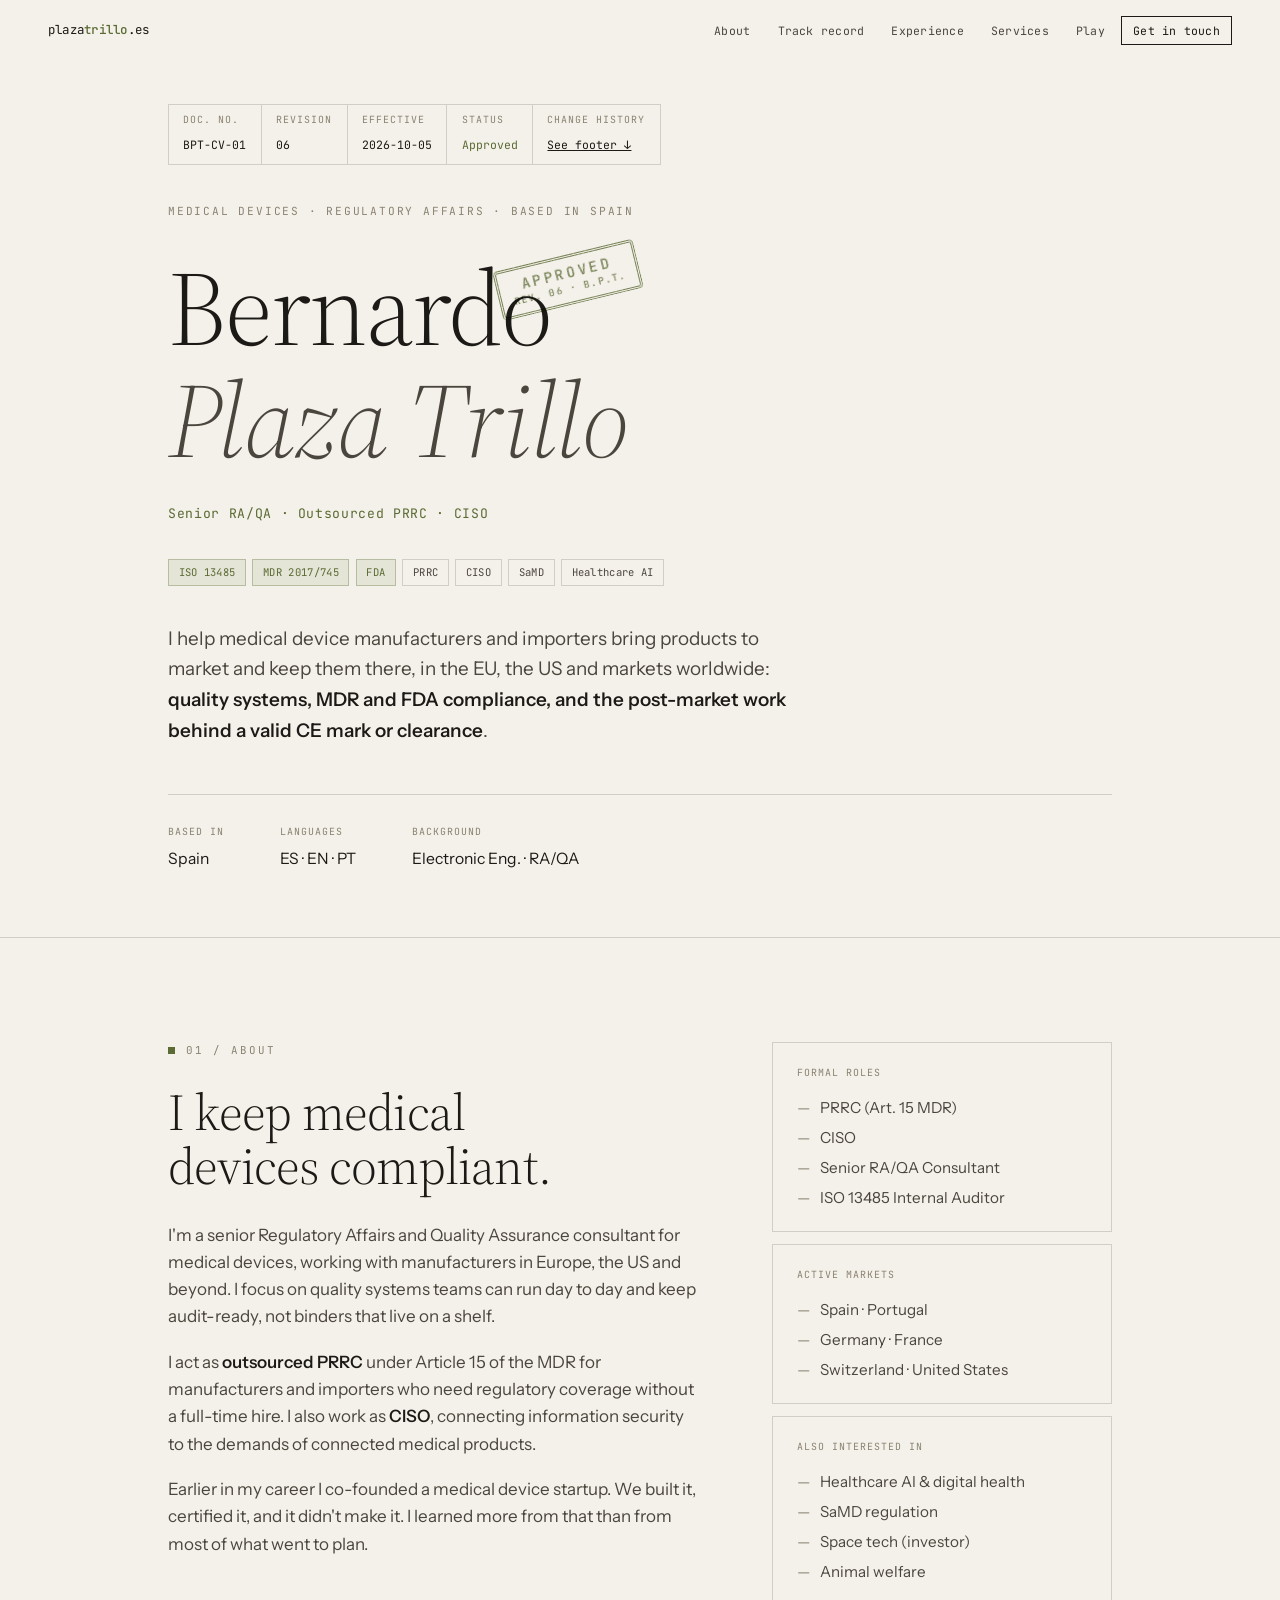
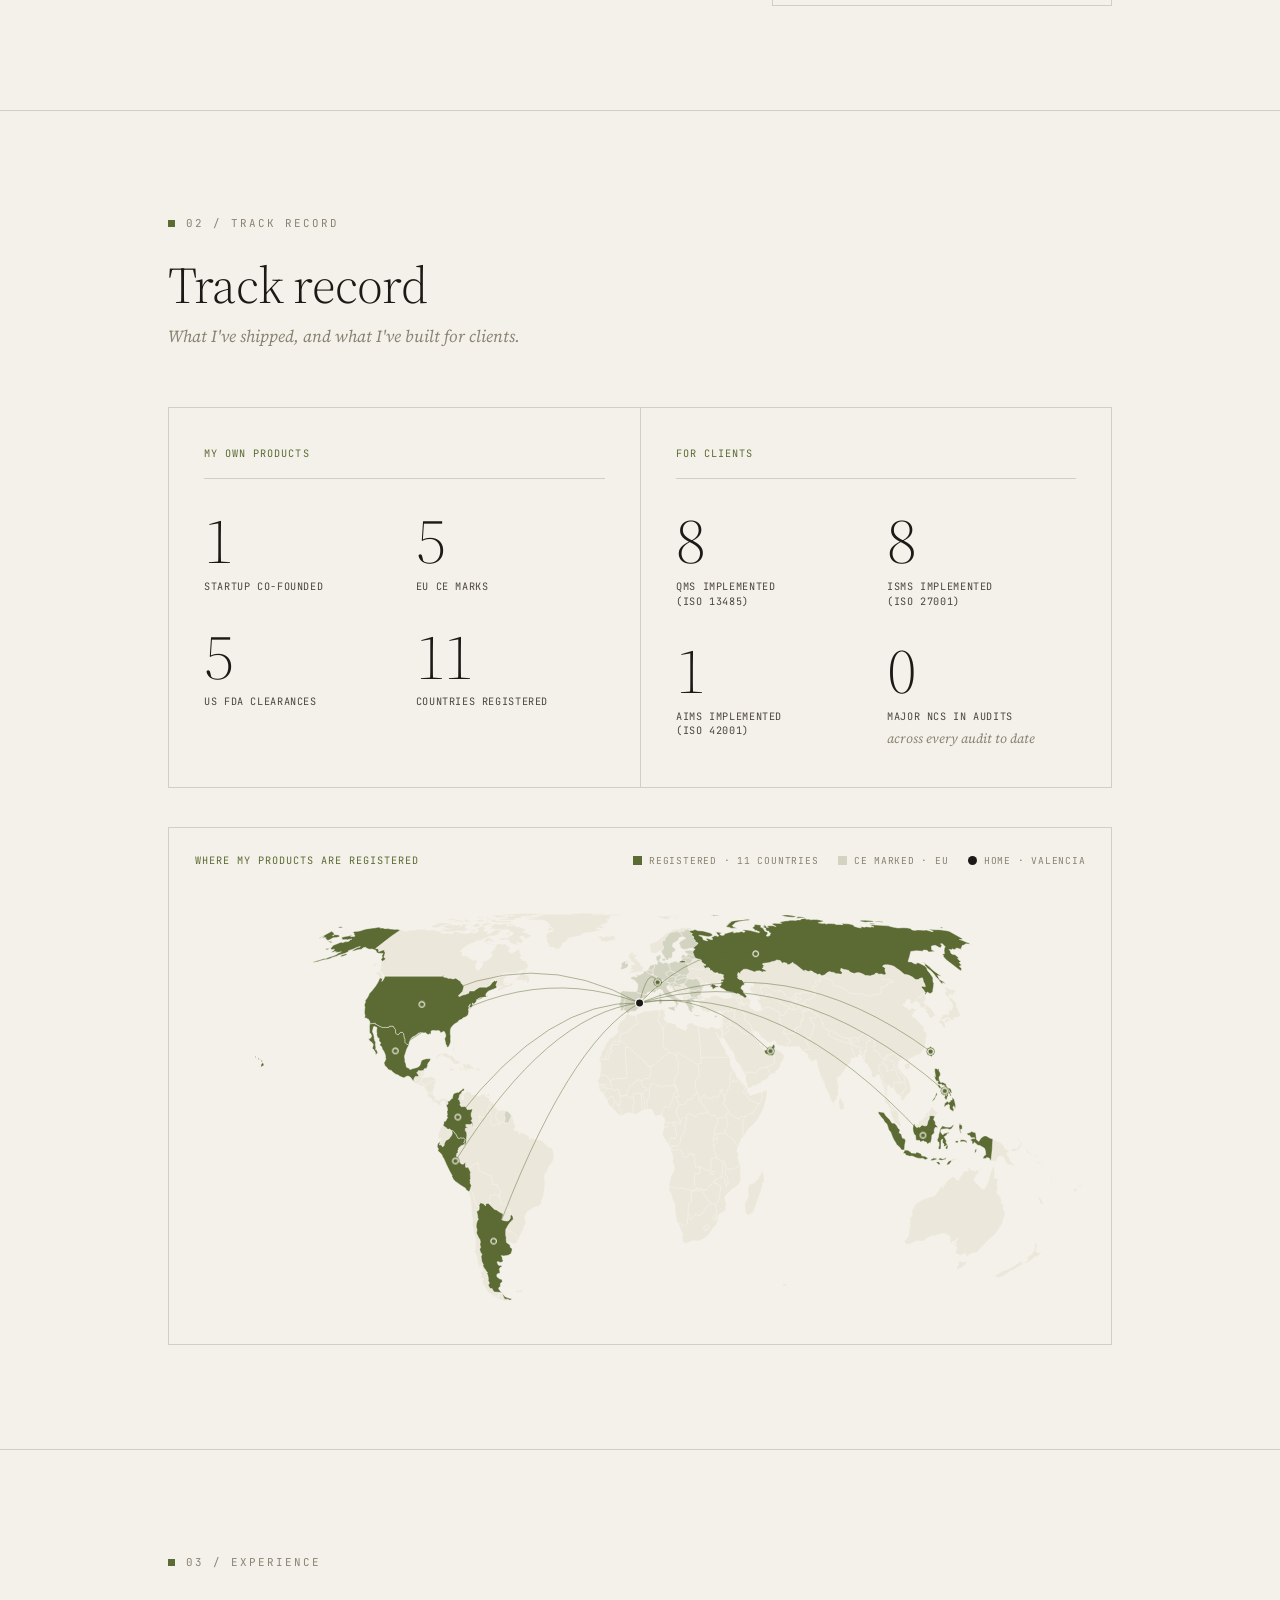
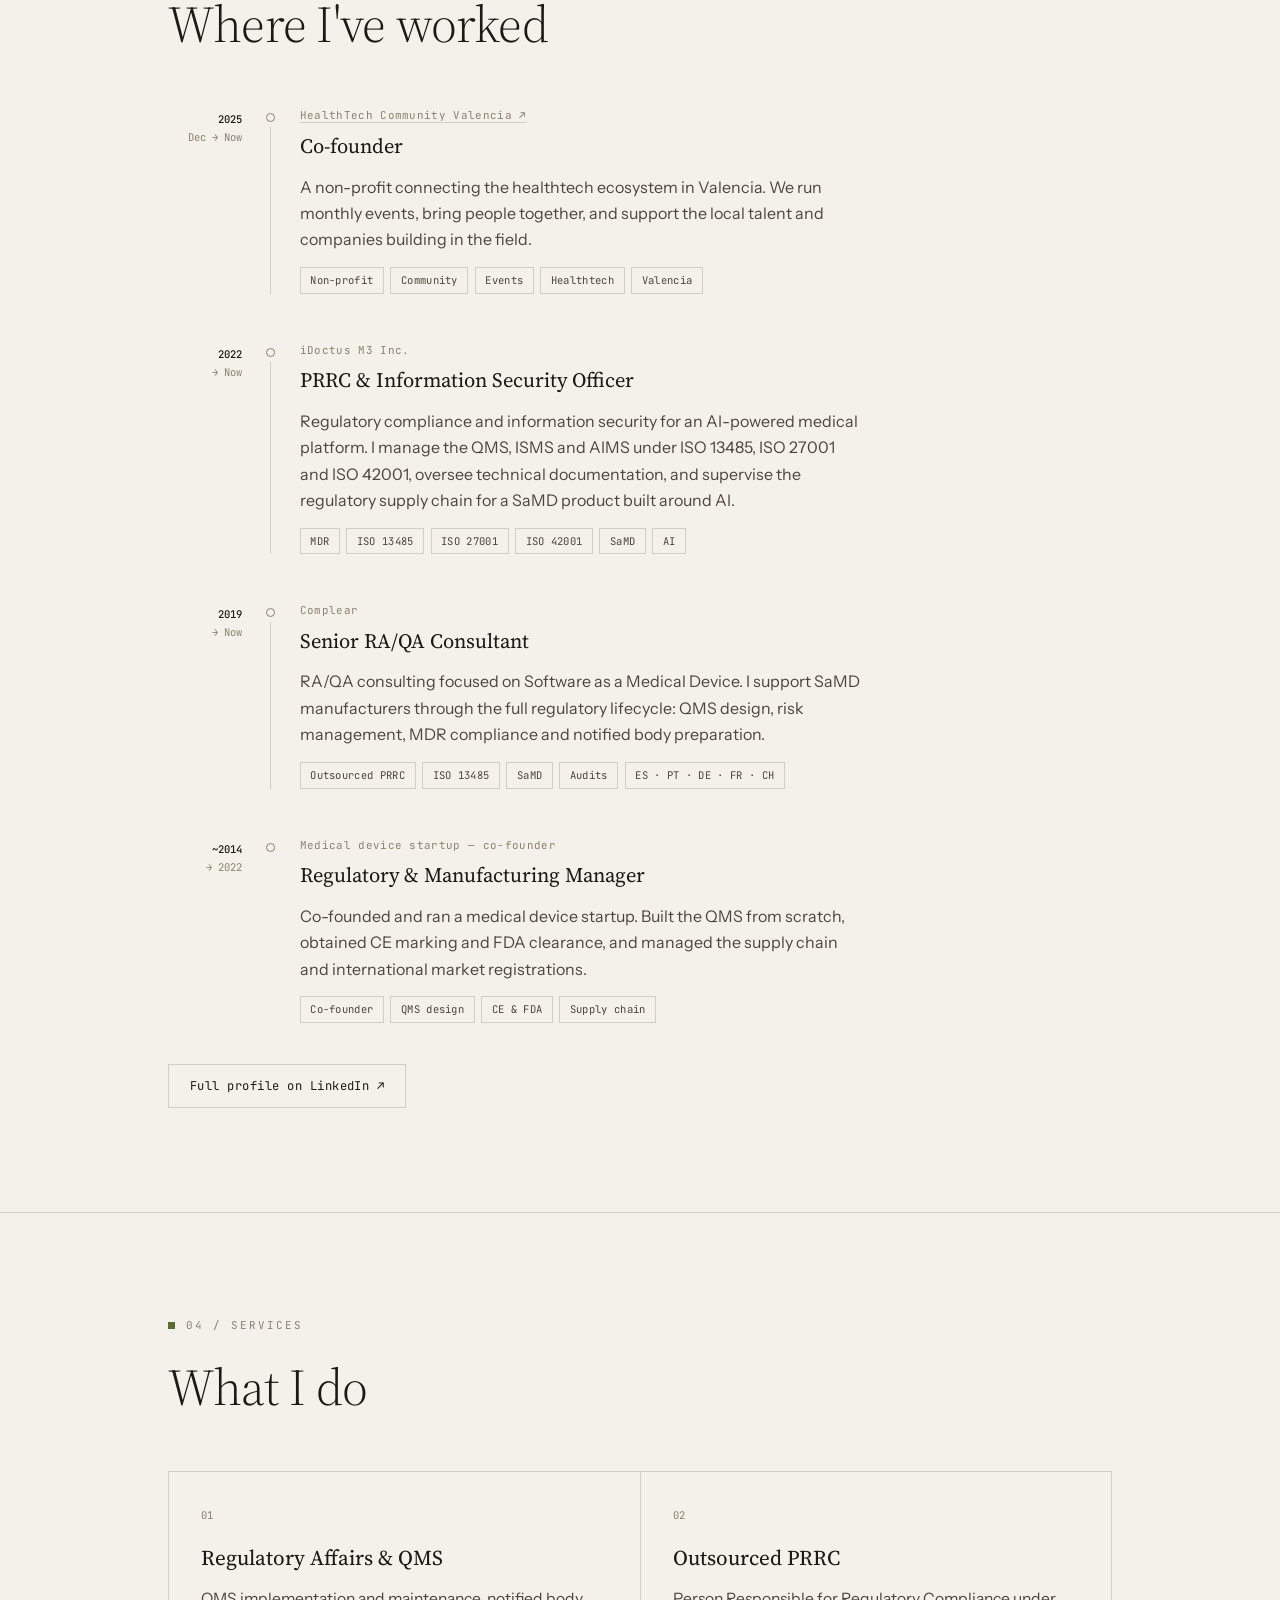
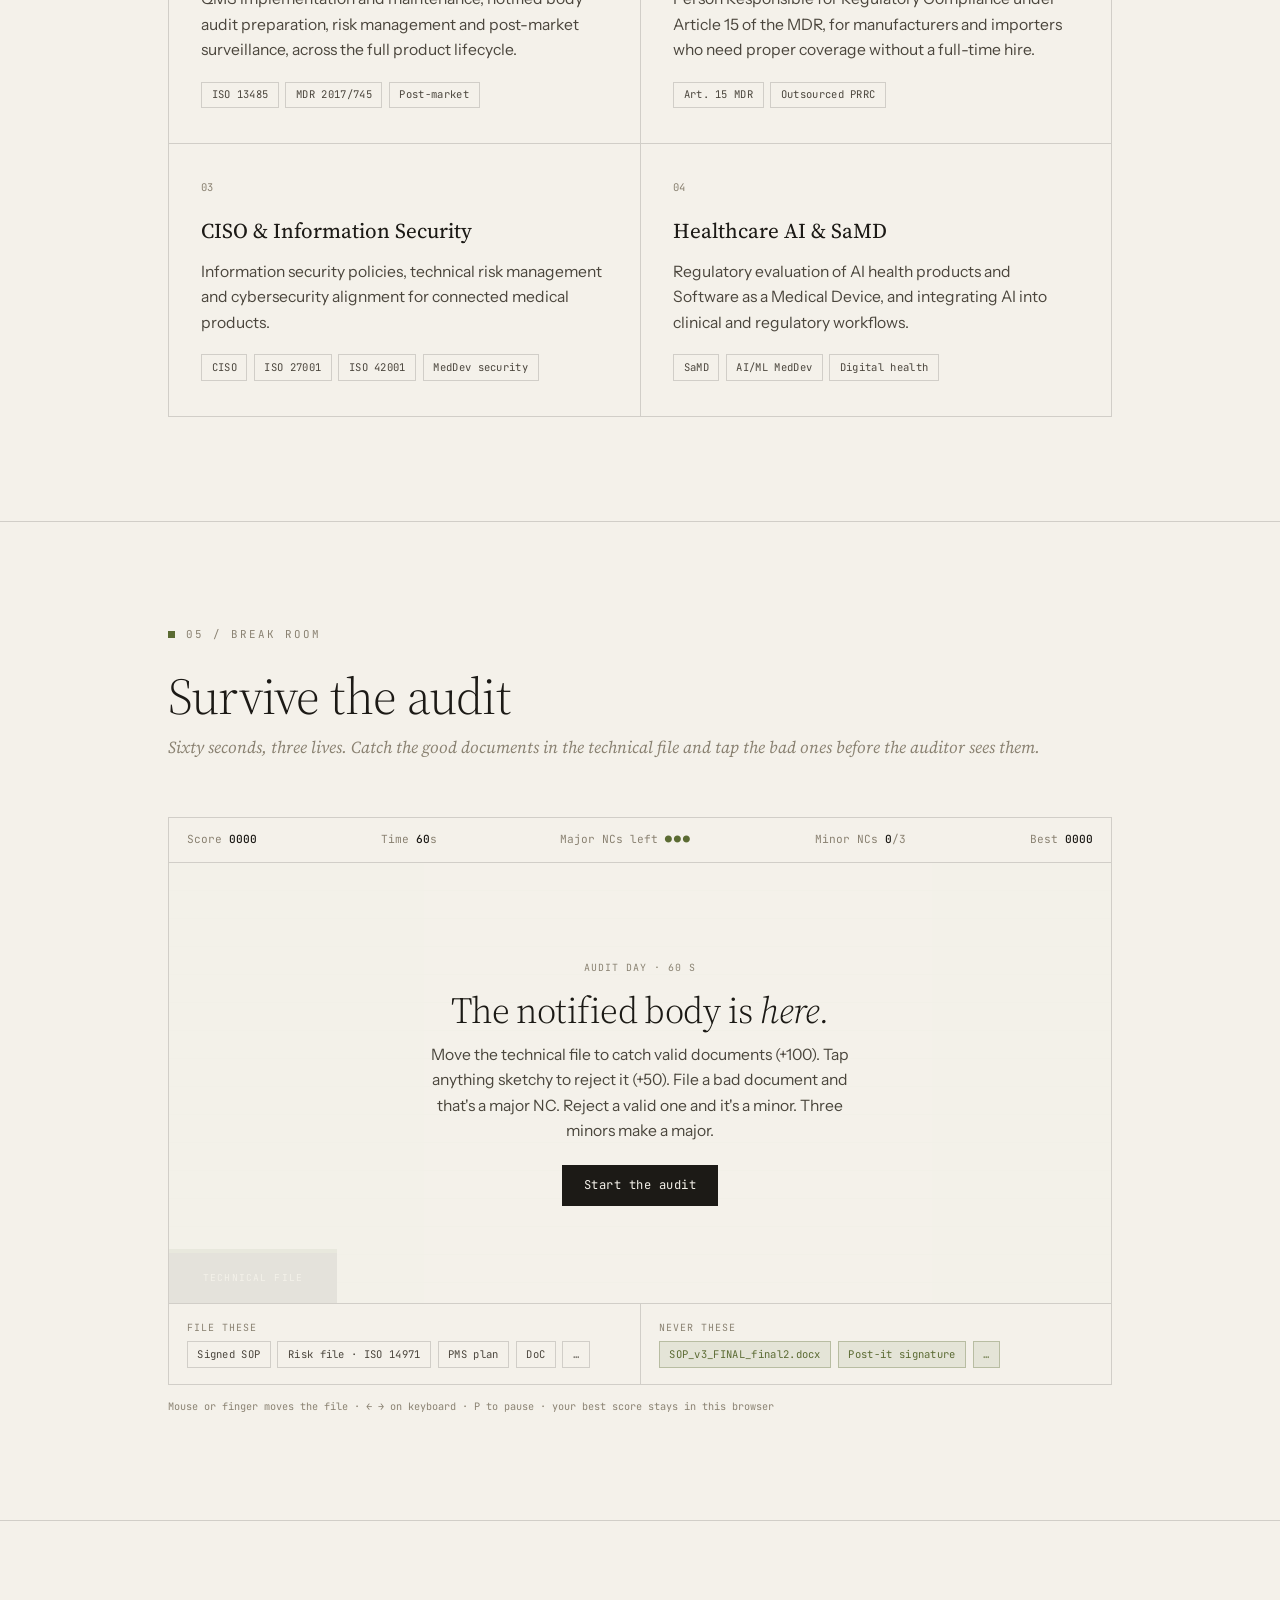
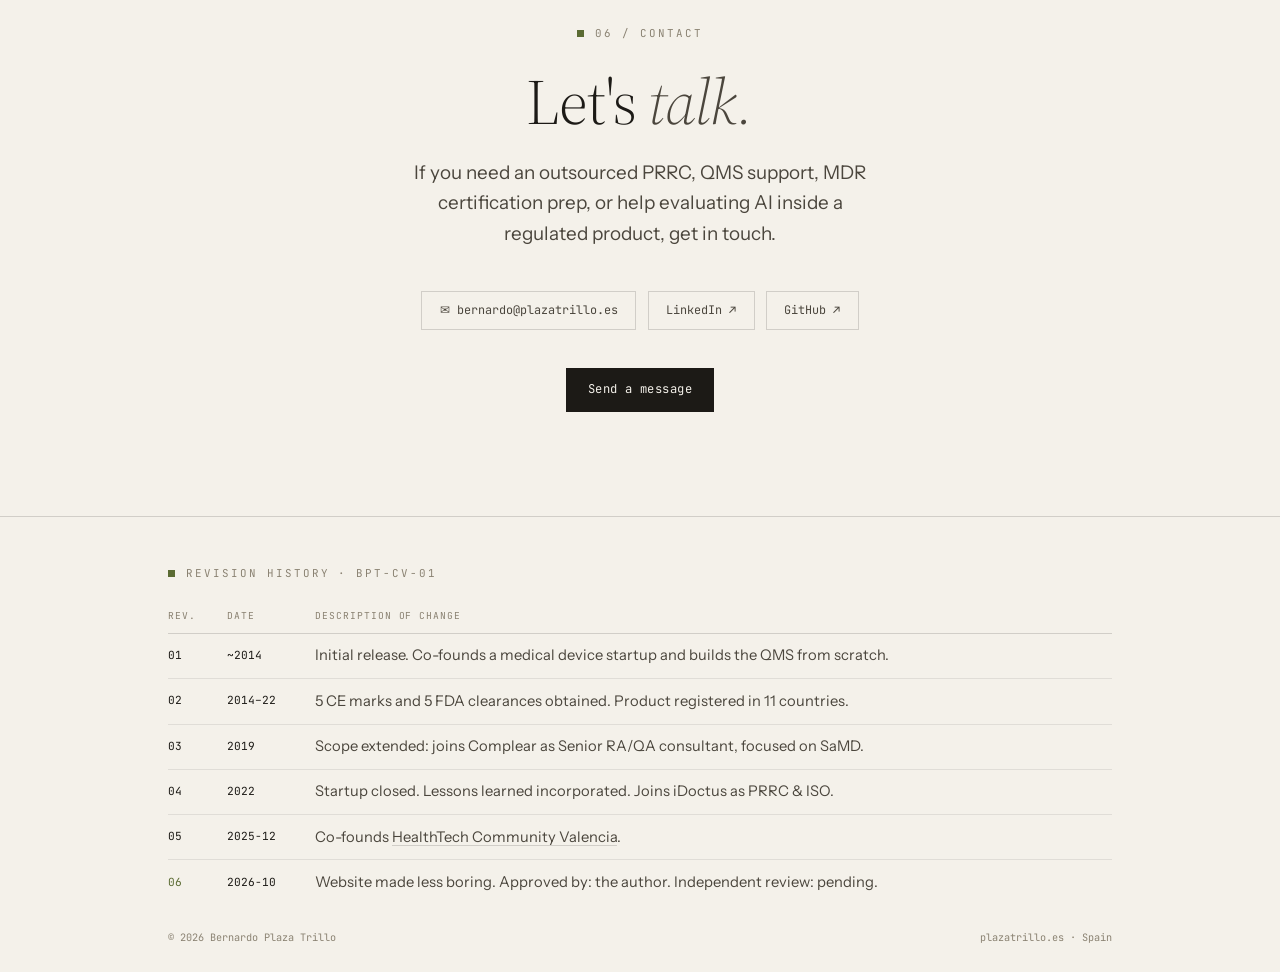
==== commit d369a4fa: "Switch accent colour from stamp red to olive green site-wide Co-Authored-By: Claude Opus 5.5 (1M con" ====
--- a/index.html
+++ b/index.html
@@ -20,8 +20,8 @@
       --ink-3:   #8a8272;
       --line:    rgba(28,26,22,0.16);
       --line-2:  rgba(28,26,22,0.09);
-      --stamp:   #ab3b2c;
-      --stamp-2: rgba(171,59,44,0.10);
+      --stamp:   #5b6b33;
+      --stamp-2: rgba(91,107,51,0.10);
       --disp:    'Source Serif 4', Georgia, serif;
       --text:    'Instrument Sans', system-ui, sans-serif;
       --mono:    'JetBrains Mono', ui-monospace, monospace;
@@ -77,7 +77,7 @@
       padding: 0.24rem 0.6rem; border: 1px solid var(--line);
       color: var(--ink-2); background: transparent; white-space: nowrap;
     }
-    .tag.hi { border-color: rgba(171,59,44,0.32); color: var(--stamp); background: var(--stamp-2); }
+    .tag.hi { border-color: rgba(91,107,51,0.32); color: var(--stamp); background: var(--stamp-2); }
 
     /* ── buttons ── */
     .btn {
@@ -225,7 +225,7 @@
 
     /* ════ STAMPS ════ */
     .hero-name { position: relative; width: fit-content; max-width: 100%; }
-    .hero-name, #zero-nc, .btn, .clink, .nav-links a.cta { cursor: url("data:image/svg+xml,%3Csvg xmlns='http://www.w3.org/2000/svg' width='28' height='32' viewBox='0 0 28 32'%3E%3Ccircle cx='14' cy='7' r='5.5' fill='%231c1a16'/%3E%3Crect x='11' y='11' width='6' height='9' fill='%231c1a16'/%3E%3Crect x='4' y='20' width='20' height='6' rx='1' fill='%231c1a16'/%3E%3Crect x='3' y='26' width='22' height='3' fill='%23ab3b2c'/%3E%3C/svg%3E") 14 30, pointer; }
+    .hero-name, #zero-nc, .btn, .clink, .nav-links a.cta { cursor: url("data:image/svg+xml,%3Csvg xmlns='http://www.w3.org/2000/svg' width='28' height='32' viewBox='0 0 28 32'%3E%3Ccircle cx='14' cy='7' r='5.5' fill='%231c1a16'/%3E%3Crect x='11' y='11' width='6' height='9' fill='%231c1a16'/%3E%3Crect x='4' y='20' width='20' height='6' rx='1' fill='%231c1a16'/%3E%3Crect x='3' y='26' width='22' height='3' fill='%235b6b33'/%3E%3C/svg%3E") 14 30, pointer; }
     .stamp {
       position: absolute; pointer-events: none; z-index: 2;
       font-family: var(--mono); font-weight: 500; font-style: normal; text-transform: uppercase;
@@ -273,7 +273,7 @@
     .game-stage:focus-visible { box-shadow: inset 0 0 0 2px var(--stamp); }
     .game-stage.playing { touch-action: none; }
     .game-stage.flash { animation: flash 0.4s ease-out; }
-    @keyframes flash { from { background-color: rgba(171,59,44,0.18); } to { background-color: transparent; } }
+    @keyframes flash { from { background-color: rgba(91,107,51,0.18); } to { background-color: transparent; } }
     .binder {
       position: absolute; left: 0; bottom: 0; width: clamp(112px, 30%, 168px); height: 54px;
       display: flex; align-items: center; justify-content: center;
@@ -318,28 +318,28 @@
 
 
     /* ════ MAP ════ */
-    .map { margin-top: 2.4rem; border: 1px solid var(--line); padding: 1.6rem 1.6rem 1.2rem; }
+    .map { --map-accent: var(--stamp); --map-eu: rgba(91,107,51,0.22); margin-top: 2.4rem; border: 1px solid var(--line); padding: 1.6rem 1.6rem 1.2rem; }
     .map-head { display: flex; justify-content: space-between; align-items: baseline; flex-wrap: wrap; gap: 0.6rem 1.4rem; margin-bottom: 1.2rem; }
     .map-legend { display: flex; flex-wrap: wrap; gap: 0.4rem 1.2rem; font-family: var(--mono); font-size: 0.6rem; text-transform: uppercase; letter-spacing: 0.08em; color: var(--ink-3); }
     .map-legend i { display: inline-block; width: 9px; height: 9px; margin-right: 0.45rem; vertical-align: -1px; }
     .map-svg { display: block; width: 100%; height: auto; overflow: visible; }
     .map .c   { fill: var(--paper-2); stroke: var(--paper); stroke-width: 0.5; }
-    .map .eu  { fill: rgba(171,59,44,0.22); stroke: var(--paper); stroke-width: 0.5; }
+    .map .eu  { fill: var(--map-eu); stroke: var(--paper); stroke-width: 0.5; }
     .map .reg { fill: var(--paper-2); stroke: var(--paper); stroke-width: 0.5; transition: fill 0.5s ease calc(var(--i) * 0.14s + 0.35s); }
-    .map.on .reg { fill: var(--stamp); }
+    .map.on .reg { fill: var(--map-accent); }
     .map .reg:hover { fill: var(--ink); transition-delay: 0s; }
-    .map .arc { fill: none; stroke: var(--stamp); stroke-width: 1; stroke-dasharray: 1; stroke-dashoffset: 1; opacity: 0.5; }
+    .map .arc { fill: none; stroke: var(--map-accent); stroke-width: 1; stroke-dasharray: 1; stroke-dashoffset: 1; opacity: 0.5; }
     .map.on .arc { animation: draw 0.9s ease-out forwards calc(var(--i) * 0.14s); }
     @keyframes draw { to { stroke-dashoffset: 0; } }
     .map .pin { opacity: 0; }
     .map.on .pin { animation: pin-in 0.35s ease-out forwards calc(var(--i) * 0.14s + 0.8s); }
     @keyframes pin-in { to { opacity: 1; } }
-    .map .dot { fill: var(--stamp); stroke: var(--paper); stroke-width: 1.2; }
-    .map .ring { fill: none; stroke: var(--stamp); stroke-width: 1; transform-box: fill-box; transform-origin: center; animation: ring 2.6s ease-out infinite calc(var(--i) * 0.23s); }
+    .map .dot { fill: var(--map-accent); stroke: var(--paper); stroke-width: 1.2; }
+    .map .ring { fill: none; stroke: var(--map-accent); stroke-width: 1; transform-box: fill-box; transform-origin: center; animation: ring 2.6s ease-out infinite calc(var(--i) * 0.23s); }
     @keyframes ring { from { transform: scale(1); opacity: 0.7; } to { transform: scale(4.5); opacity: 0; } }
     .map .home circle { fill: var(--ink); stroke: var(--paper); stroke-width: 1.5; }
     @media (prefers-reduced-motion: reduce) {
-      .map .reg { fill: var(--stamp); transition: none; }
+      .map .reg { fill: var(--map-accent); transition: none; }
       .map .arc { stroke-dashoffset: 0; animation: none !important; }
       .map .pin { opacity: 1; animation: none !important; }
       .map .ring { display: none; }
@@ -555,10 +555,10 @@
     </div>
     <div class="map fu" id="map">
       <div class="map-head">
-        <div class="num-col-t" style="border:none;margin:0;padding:0;">Where my products are registered</div>
+        <div class="num-col-t" style="border:none;margin:0;padding:0;color:var(--map-accent)">Where my products are registered</div>
         <div class="map-legend">
-          <span><i style="background:var(--stamp)"></i>Registered · 11 countries</span>
-          <span><i style="background:rgba(171,59,44,0.22)"></i>CE marked · EU</span>
+          <span><i style="background:var(--map-accent)"></i>Registered · 11 countries</span>
+          <span><i style="background:var(--map-eu)"></i>CE marked · EU</span>
           <span><i style="background:var(--ink);border-radius:50%"></i>Home · Valencia</span>
         </div>
       </div>
@@ -1089,7 +1089,7 @@
     document.addEventListener('visibilitychange', () => { if (document.hidden) setPause(true); });
   })();
 
-  console.log('%cBPT-CV-01 · Rev. 06', 'font: 600 14px monospace; color: #ab3b2c');
+  console.log('%cBPT-CV-01 · Rev. 06', 'font: 600 14px monospace; color: #5b6b33');
   console.log('Looking for vulnerabilities? I\'m a CISO. Easier to just hire me → bernardo' + '@' + 'plazatrillo.es');
 </script>
 </body>
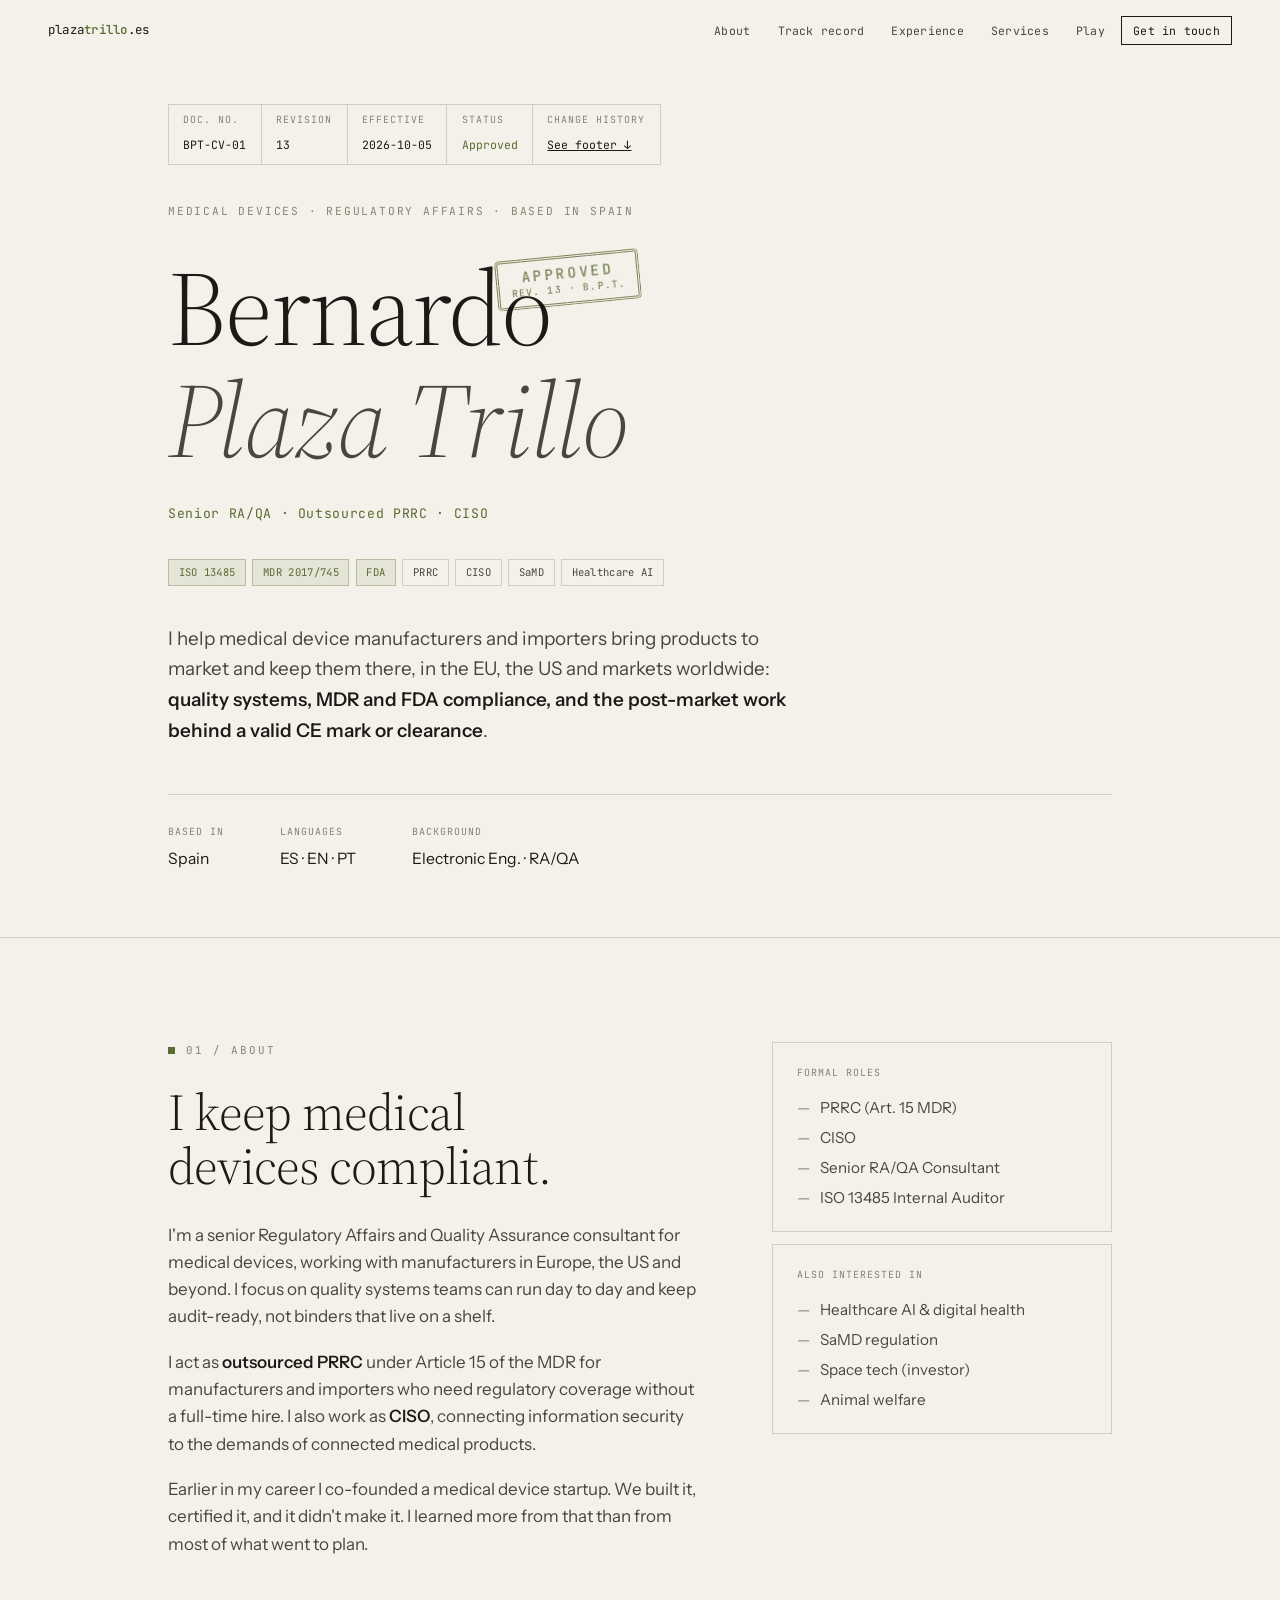
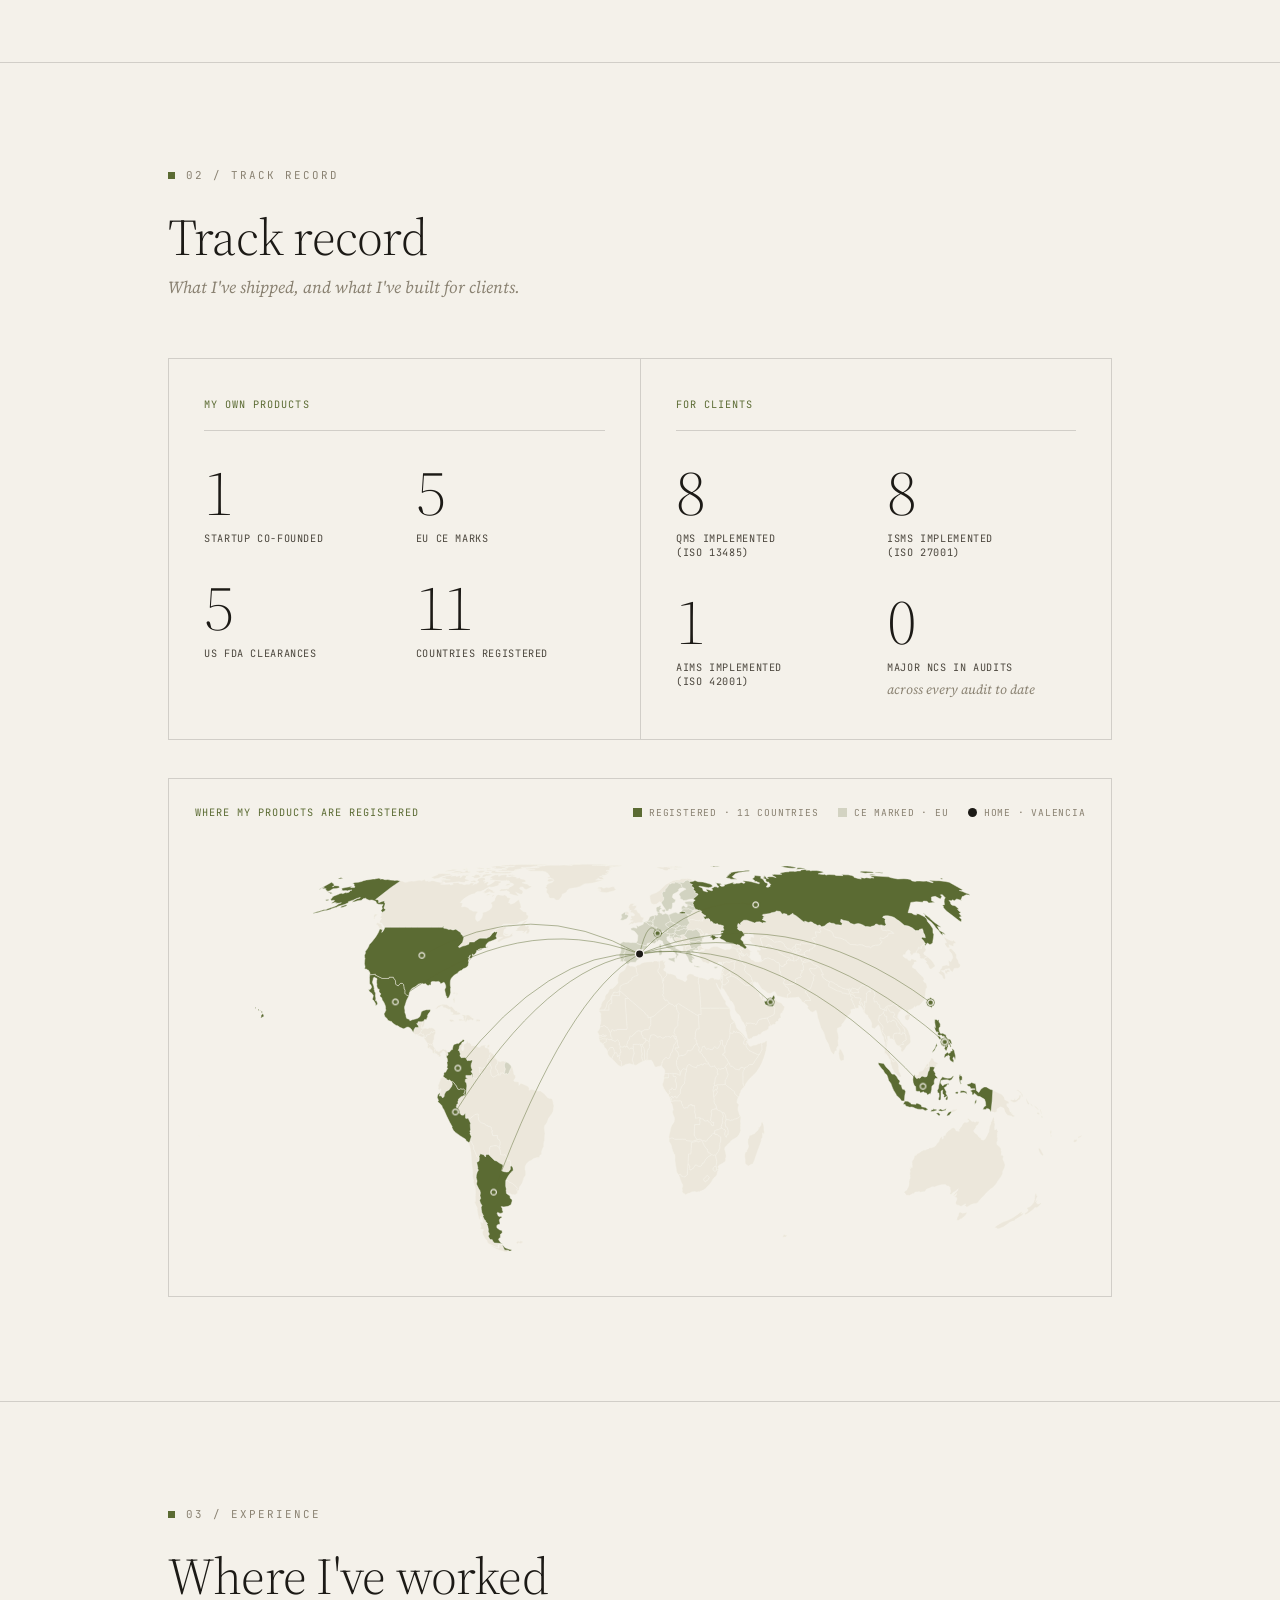
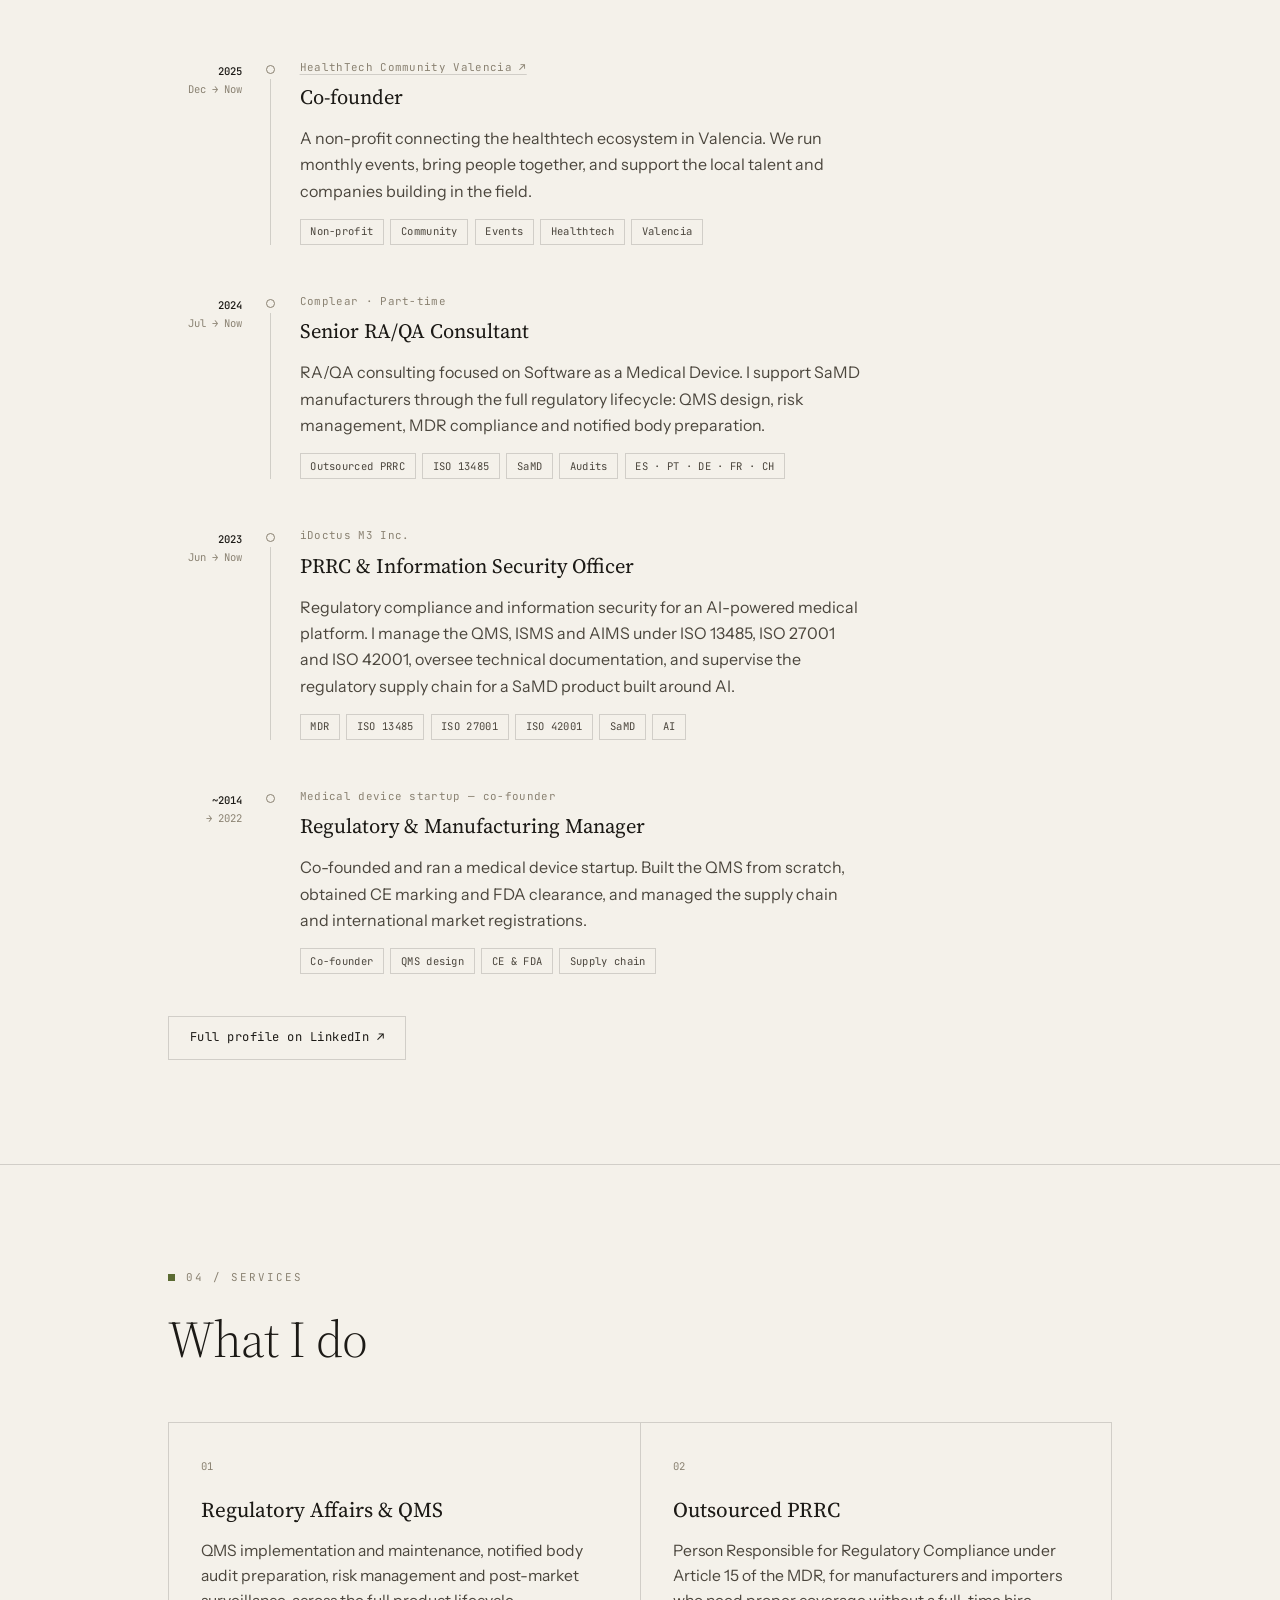
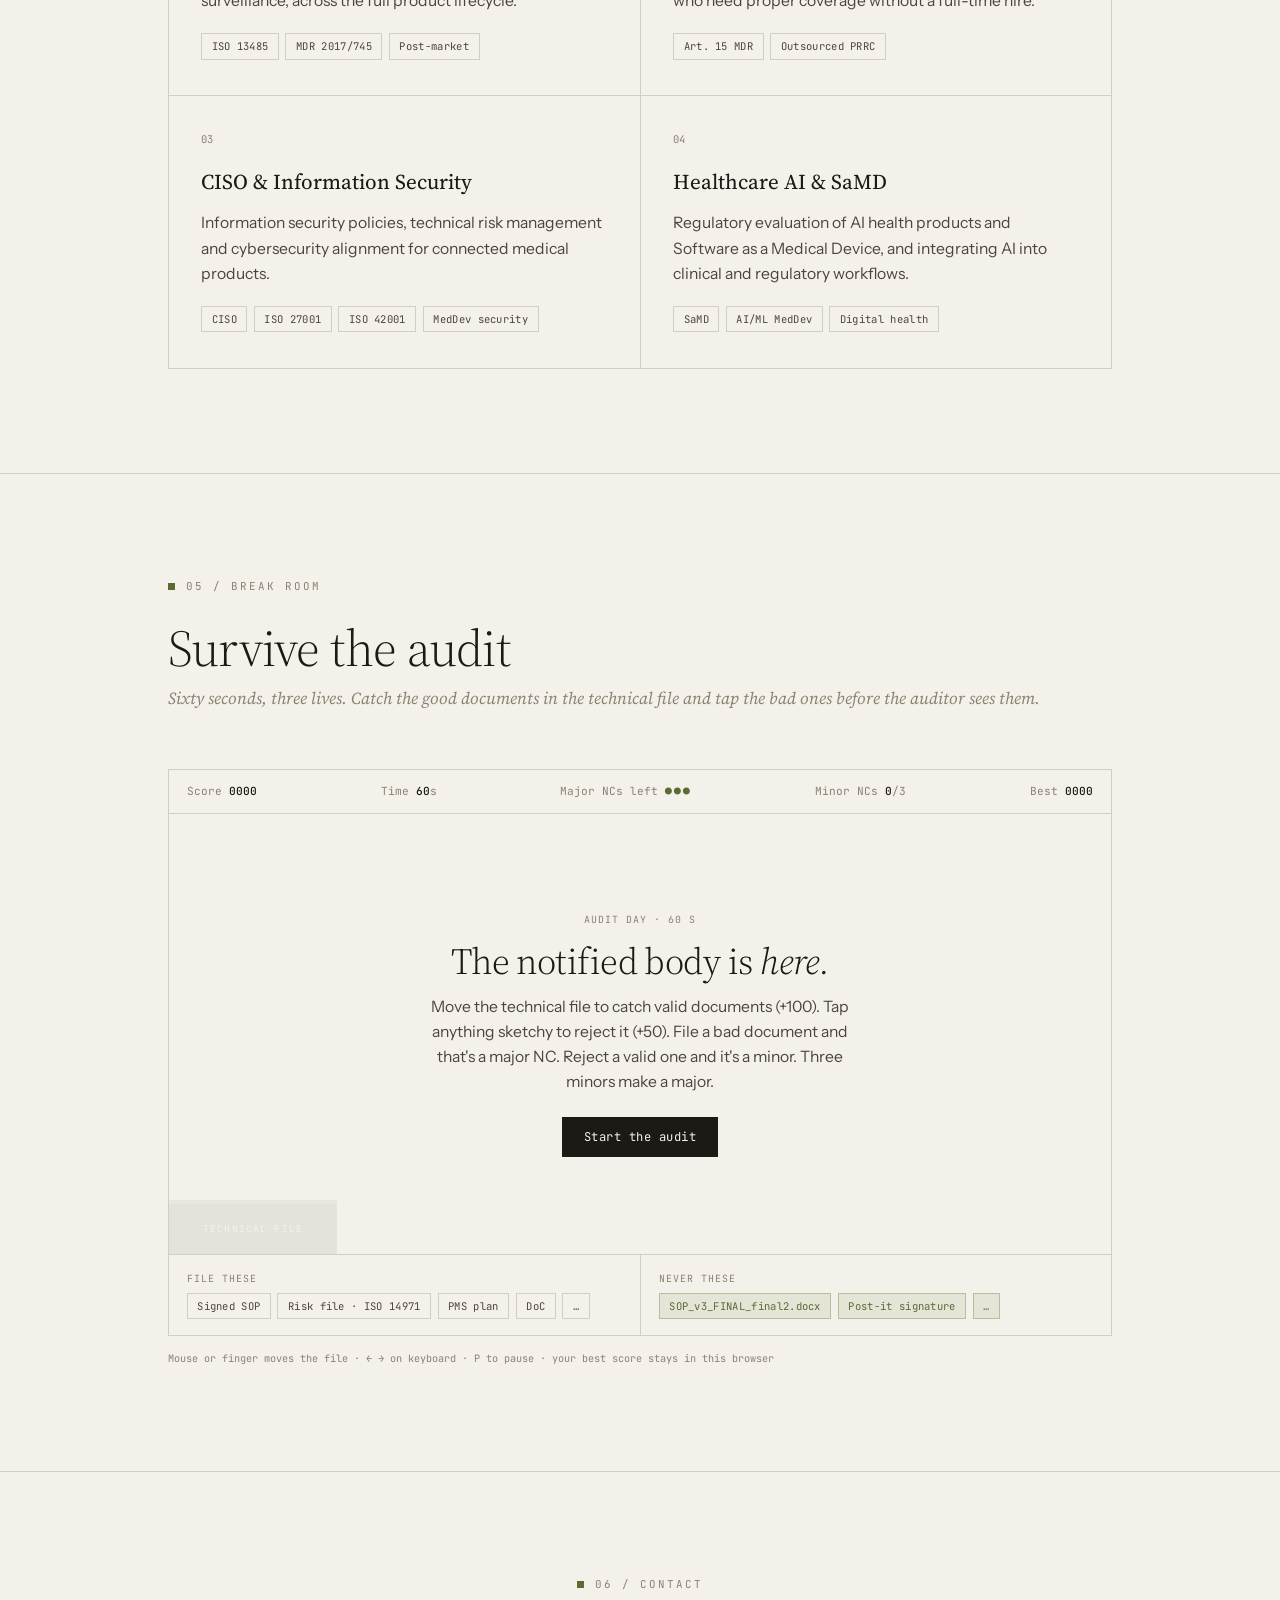
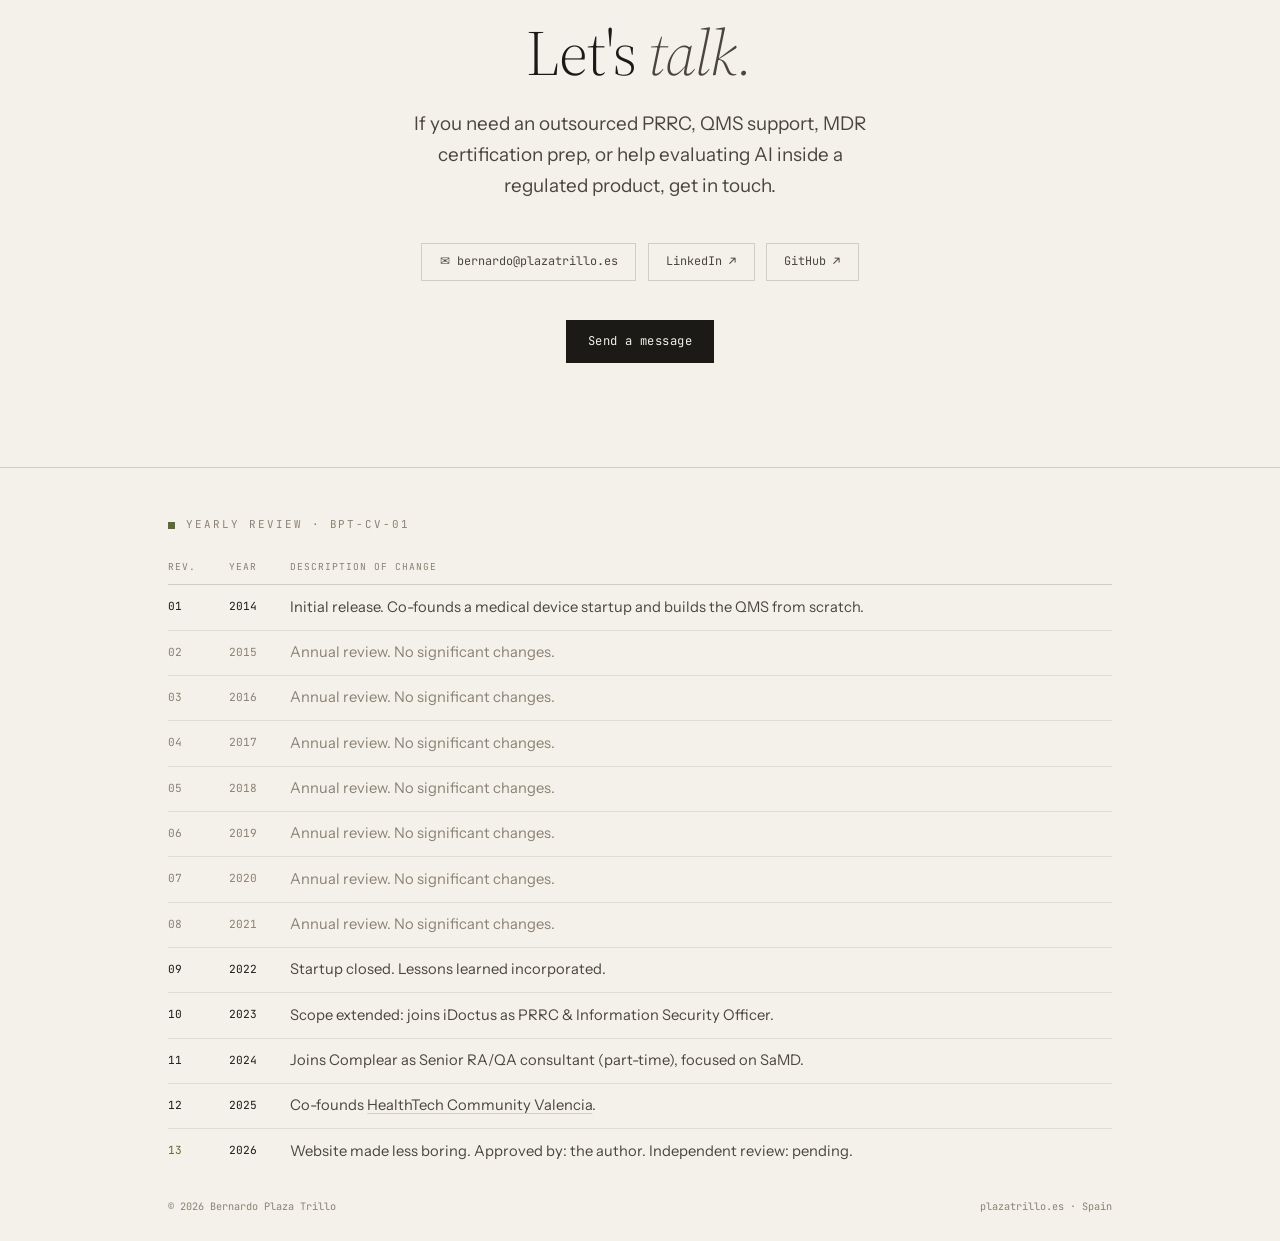
==== commit d56e8db7: "Fix iDoctus/Complear dates, drop Active markets, yearly-review footer (Rev. 13) Co-Authored-By: Clau" ====
--- a/index.html
+++ b/index.html
@@ -354,6 +354,7 @@
     .revs td:nth-child(-n+2) { font-family: var(--mono); font-size: 0.7rem; color: var(--ink); white-space: nowrap; padding-top: 0.82rem; }
     .revs tr:last-child td { border-bottom: none; }
     .revs .cur td:first-child { color: var(--stamp); }
+    .revs .nc td { color: var(--ink-3); }
 
     @media (prefers-reduced-motion: reduce) {
       .stamp.hit { animation: none; opacity: 0.85; }
@@ -408,7 +409,7 @@
   <div class="wrap">
     <div class="doc-ctl fu">
       <div><span class="m-l">Doc. no.</span><span class="m-v">BPT-CV-01</span></div>
-      <div><span class="m-l">Revision</span><span class="m-v">06</span></div>
+      <div><span class="m-l">Revision</span><span class="m-v">13</span></div>
       <div><span class="m-l">Effective</span><span class="m-v">2026-10-05</span></div>
       <div><span class="m-l">Status</span><span class="m-v ok">Approved</span></div>
       <div><span class="m-l">Change history</span><span class="m-v"><a href="#revs">See footer ↓</a></span></div>
@@ -417,7 +418,7 @@
     <h1 class="hero-name disp fu d1">
       <span class="b">Bernardo</span>
       <span class="t">Plaza Trillo</span>
-      <span class="stamp" id="hero-stamp" aria-hidden="true">Approved<small>Rev. 06 · B.P.T.</small></span>
+      <span class="stamp" id="hero-stamp" aria-hidden="true">Approved<small>Rev. 13 · B.P.T.</small></span>
     </h1>
     <p class="hero-role fu d1">Senior RA/QA · Outsourced PRRC · CISO</p>
     <div class="hero-chips tags fu d2">
@@ -479,14 +480,6 @@
         </ul>
       </div>
       <div class="card">
-        <div class="card-t">Active markets</div>
-        <ul>
-          <li>Spain · Portugal</li>
-          <li>Germany · France</li>
-          <li>Switzerland · United States</li>
-        </ul>
-      </div>
-      <div class="card">
         <div class="card-t">Also interested in</div>
         <ul>
           <li>Healthcare AI &amp; digital health</li>
@@ -601,7 +594,25 @@
         </div>
       </div>
       <div class="tl-item fu">
-        <div class="tl-date"><b>2022</b><br>→ Now</div>
+        <div class="tl-date"><b>2024</b><br>Jul → Now</div>
+        <div class="tl-spine"><div class="tl-dot"></div><div class="tl-line"></div></div>
+        <div class="tl-body">
+          <div class="tl-co">Complear · Part-time</div>
+          <div class="tl-role">Senior RA/QA Consultant</div>
+          <div class="tl-desc">
+            RA/QA consulting focused on Software as a Medical Device. I support SaMD
+            manufacturers through the full regulatory lifecycle: QMS design, risk
+            management, MDR compliance and notified body preparation.
+          </div>
+          <div class="tags">
+            <span class="tag">Outsourced PRRC</span><span class="tag">ISO 13485</span>
+            <span class="tag">SaMD</span><span class="tag">Audits</span>
+            <span class="tag">ES · PT · DE · FR · CH</span>
+          </div>
+        </div>
+      </div>
+      <div class="tl-item fu">
+        <div class="tl-date"><b>2023</b><br>Jun → Now</div>
         <div class="tl-spine"><div class="tl-dot"></div><div class="tl-line"></div></div>
         <div class="tl-body">
           <div class="tl-co">iDoctus M3 Inc.</div>
@@ -616,24 +627,6 @@
             <span class="tag">MDR</span><span class="tag">ISO 13485</span>
             <span class="tag">ISO 27001</span><span class="tag">ISO 42001</span>
             <span class="tag">SaMD</span><span class="tag">AI</span>
-          </div>
-        </div>
-      </div>
-      <div class="tl-item fu">
-        <div class="tl-date"><b>2019</b><br>→ Now</div>
-        <div class="tl-spine"><div class="tl-dot"></div><div class="tl-line"></div></div>
-        <div class="tl-body">
-          <div class="tl-co">Complear</div>
-          <div class="tl-role">Senior RA/QA Consultant</div>
-          <div class="tl-desc">
-            RA/QA consulting focused on Software as a Medical Device. I support SaMD
-            manufacturers through the full regulatory lifecycle: QMS design, risk
-            management, MDR compliance and notified body preparation.
-          </div>
-          <div class="tags">
-            <span class="tag">Outsourced PRRC</span><span class="tag">ISO 13485</span>
-            <span class="tag">SaMD</span><span class="tag">Audits</span>
-            <span class="tag">ES · PT · DE · FR · CH</span>
           </div>
         </div>
       </div>
@@ -784,17 +777,24 @@
 <footer>
   <div class="wrap">
     <div class="revs" id="revs">
-      <div class="eyebrow">Revision history · BPT-CV-01</div>
+      <div class="eyebrow">Yearly review · BPT-CV-01</div>
       <div class="revs-scroll">
         <table>
-          <thead><tr><th>Rev.</th><th>Date</th><th>Description of change</th></tr></thead>
+          <thead><tr><th>Rev.</th><th>Year</th><th>Description of change</th></tr></thead>
           <tbody>
-            <tr><td>01</td><td>~2014</td><td>Initial release. Co-founds a medical device startup and builds the QMS from scratch.</td></tr>
-            <tr><td>02</td><td>2014–22</td><td>5 CE marks and 5 FDA clearances obtained. Product registered in 11 countries.</td></tr>
-            <tr><td>03</td><td>2019</td><td>Scope extended: joins Complear as Senior RA/QA consultant, focused on SaMD.</td></tr>
-            <tr><td>04</td><td>2022</td><td>Startup closed. Lessons learned incorporated. Joins iDoctus as PRRC &amp; ISO.</td></tr>
-            <tr><td>05</td><td>2025-12</td><td>Co-founds <a href="https://www.healthtechcommunity.eu" target="_blank" rel="noopener">HealthTech Community Valencia</a>.</td></tr>
-            <tr class="cur"><td>06</td><td>2026-10</td><td>Website made less boring. Approved by: the author. Independent review: pending.</td></tr>
+            <tr><td>01</td><td>2014</td><td>Initial release. Co-founds a medical device startup and builds the QMS from scratch.</td></tr>
+            <tr class="nc"><td>02</td><td>2015</td><td>Annual review. No significant changes.</td></tr>
+            <tr class="nc"><td>03</td><td>2016</td><td>Annual review. No significant changes.</td></tr>
+            <tr class="nc"><td>04</td><td>2017</td><td>Annual review. No significant changes.</td></tr>
+            <tr class="nc"><td>05</td><td>2018</td><td>Annual review. No significant changes.</td></tr>
+            <tr class="nc"><td>06</td><td>2019</td><td>Annual review. No significant changes.</td></tr>
+            <tr class="nc"><td>07</td><td>2020</td><td>Annual review. No significant changes.</td></tr>
+            <tr class="nc"><td>08</td><td>2021</td><td>Annual review. No significant changes.</td></tr>
+            <tr><td>09</td><td>2022</td><td>Startup closed. Lessons learned incorporated.</td></tr>
+            <tr><td>10</td><td>2023</td><td>Scope extended: joins iDoctus as PRRC &amp; Information Security Officer.</td></tr>
+            <tr><td>11</td><td>2024</td><td>Joins Complear as Senior RA/QA consultant (part-time), focused on SaMD.</td></tr>
+            <tr><td>12</td><td>2025</td><td>Co-founds <a href="https://www.healthtechcommunity.eu" target="_blank" rel="noopener">HealthTech Community Valencia</a>.</td></tr>
+            <tr class="cur"><td>13</td><td>2026</td><td>Website made less boring. Approved by: the author. Independent review: pending.</td></tr>
           </tbody>
         </table>
       </div>
@@ -1089,7 +1089,7 @@
     document.addEventListener('visibilitychange', () => { if (document.hidden) setPause(true); });
   })();
 
-  console.log('%cBPT-CV-01 · Rev. 06', 'font: 600 14px monospace; color: #5b6b33');
+  console.log('%cBPT-CV-01 · Rev. 13', 'font: 600 14px monospace; color: #5b6b33');
   console.log('Looking for vulnerabilities? I\'m a CISO. Easier to just hire me → bernardo' + '@' + 'plazatrillo.es');
 </script>
 </body>
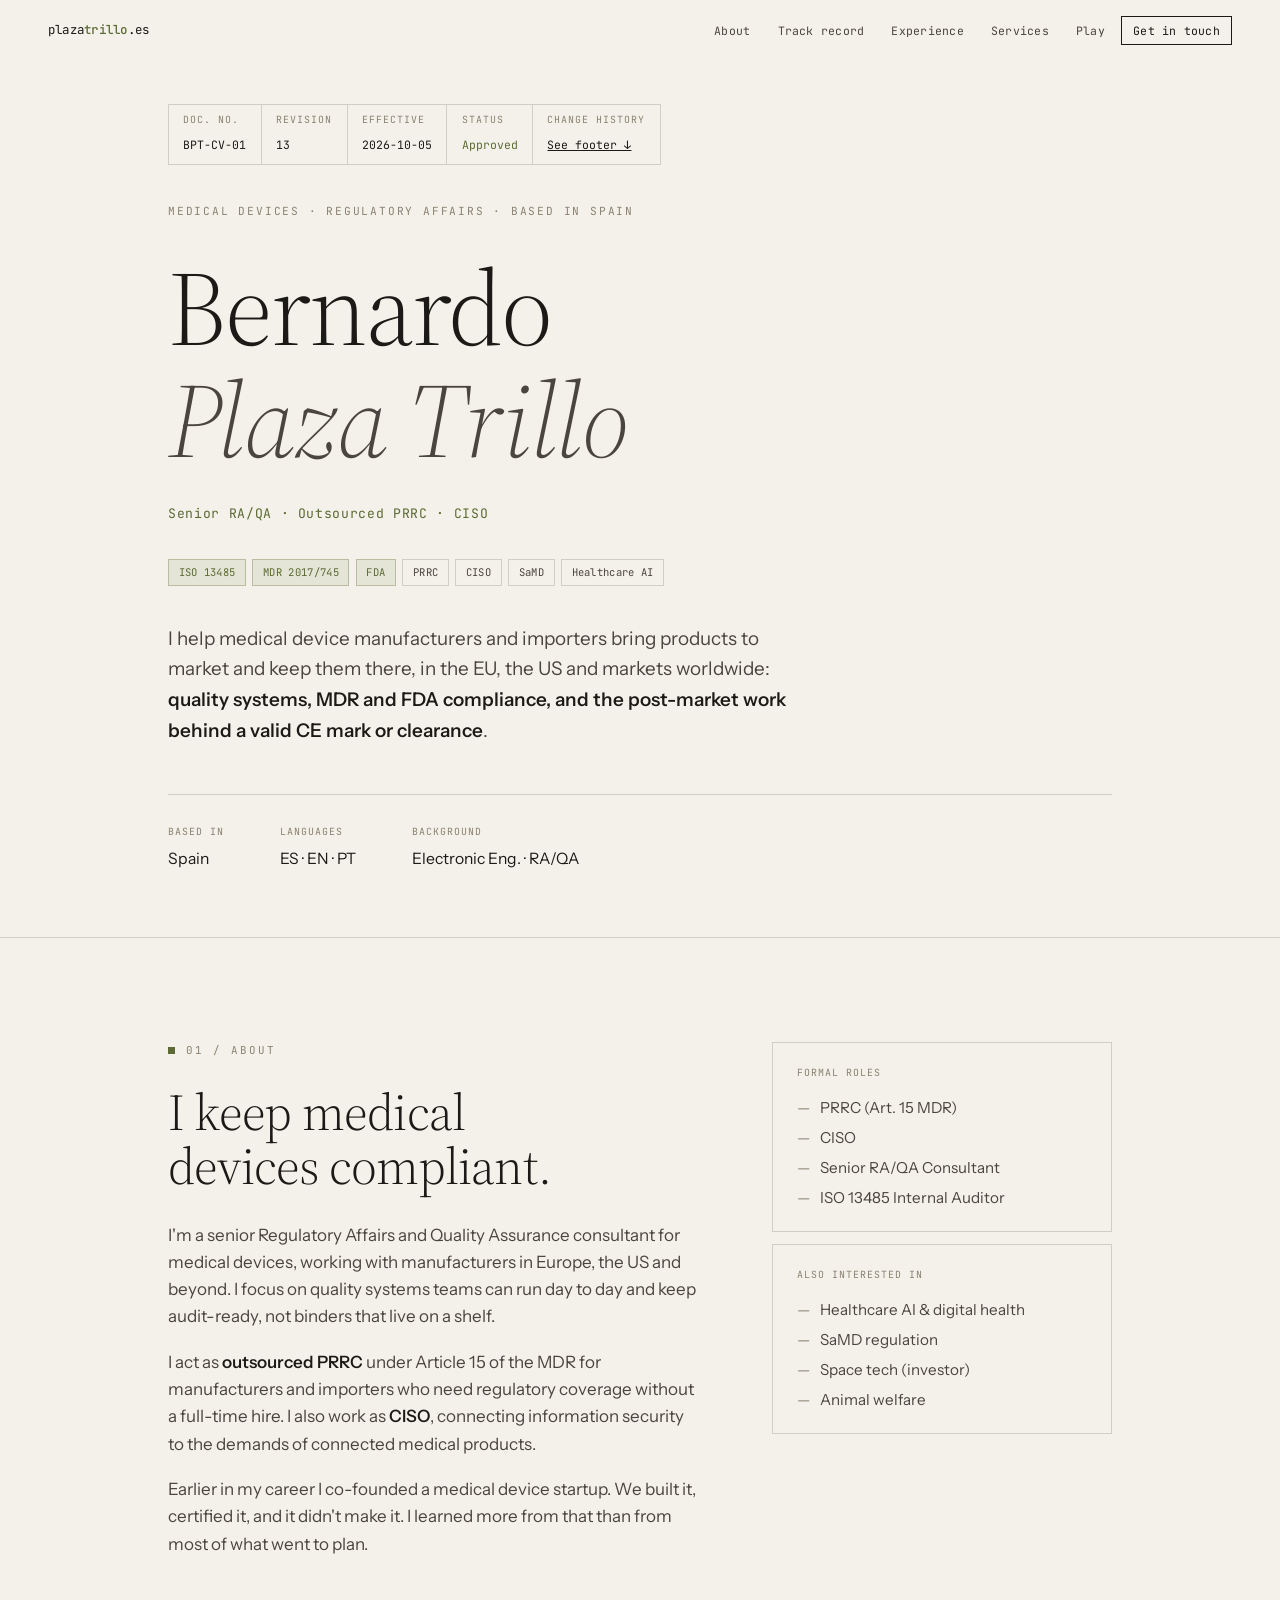
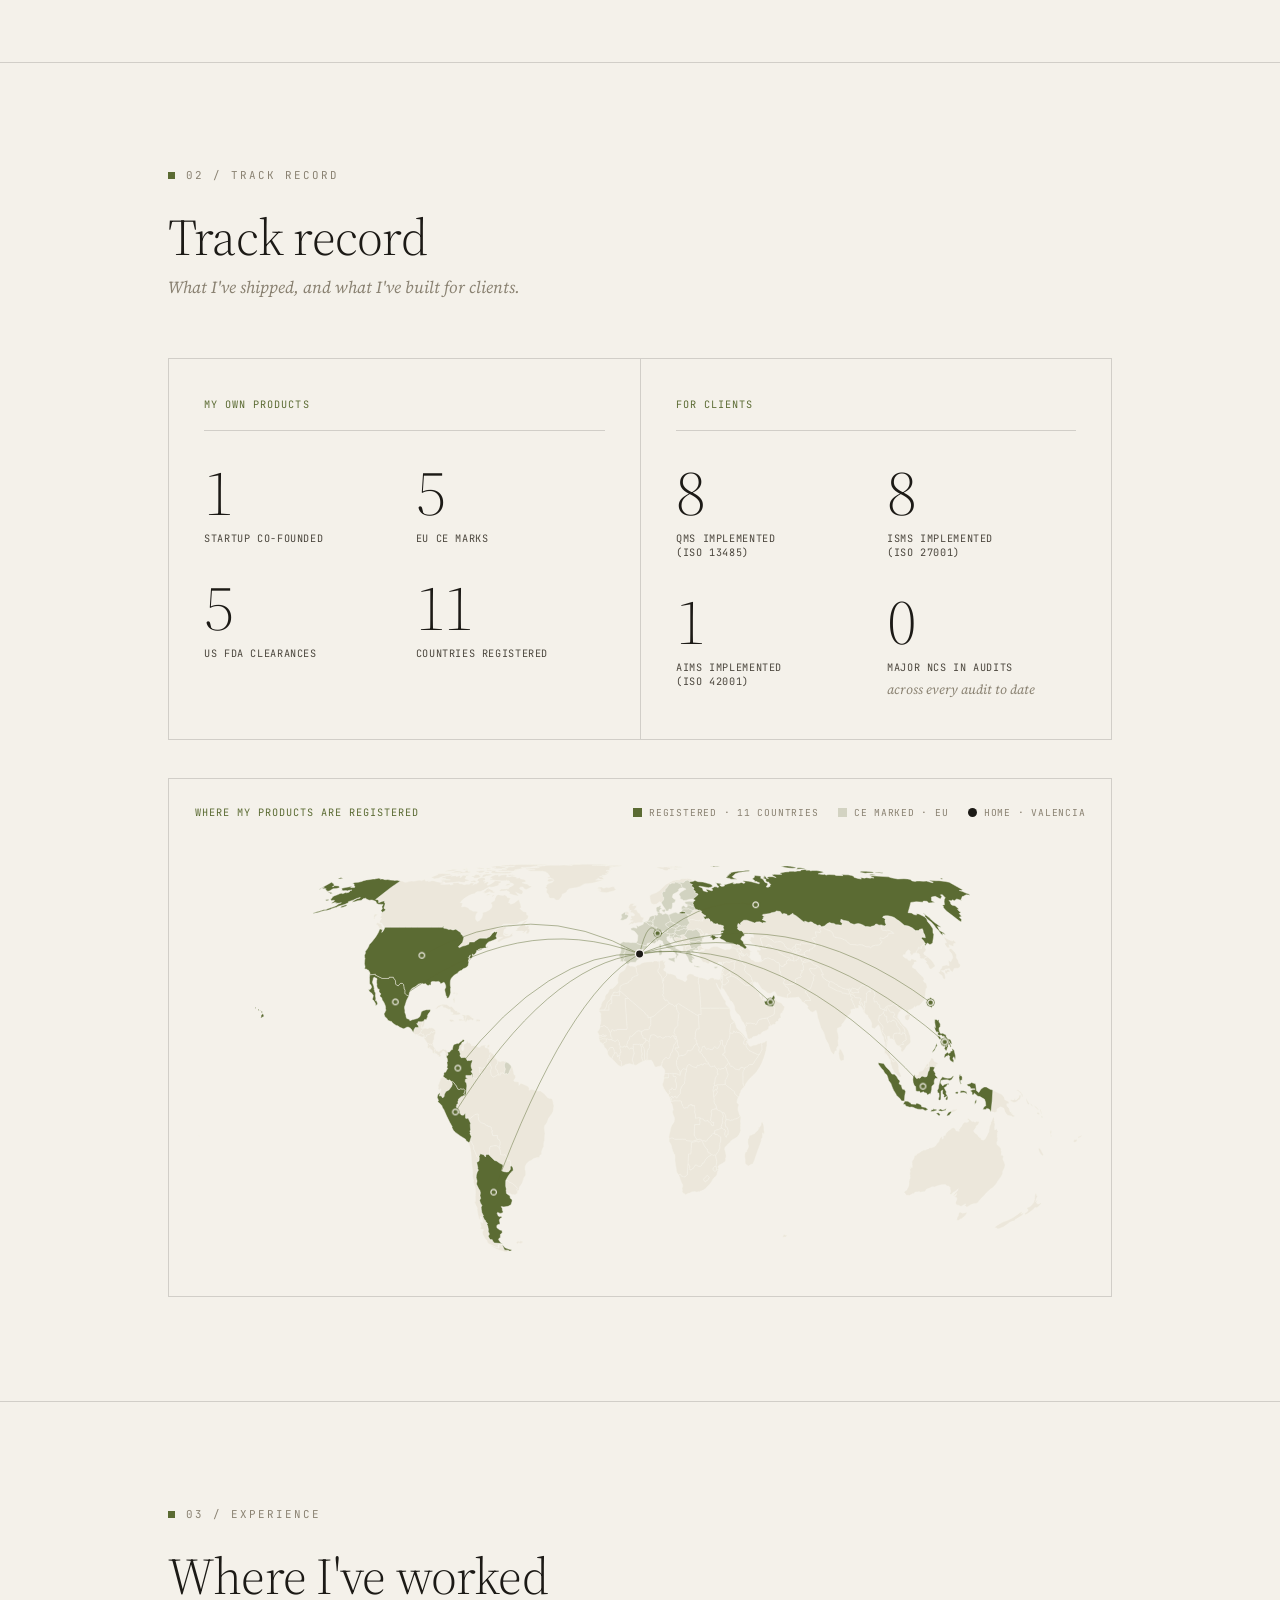
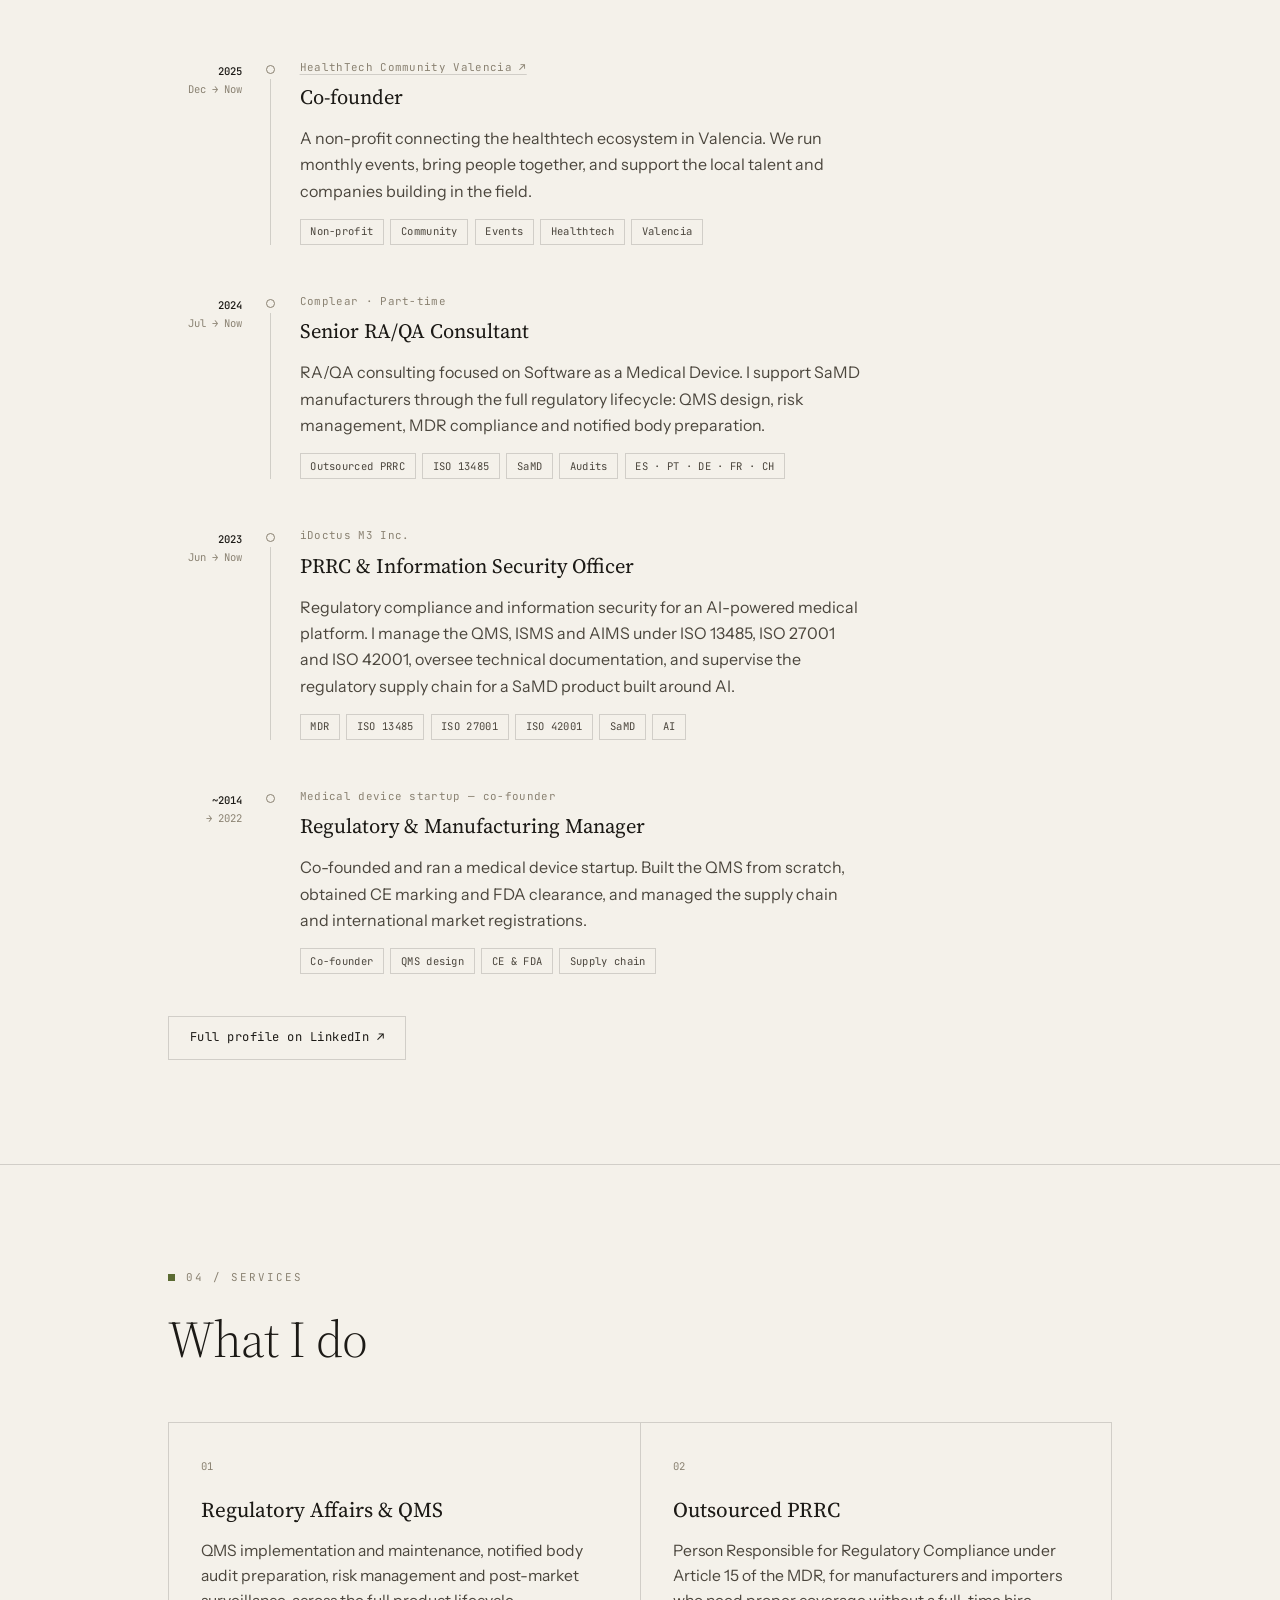
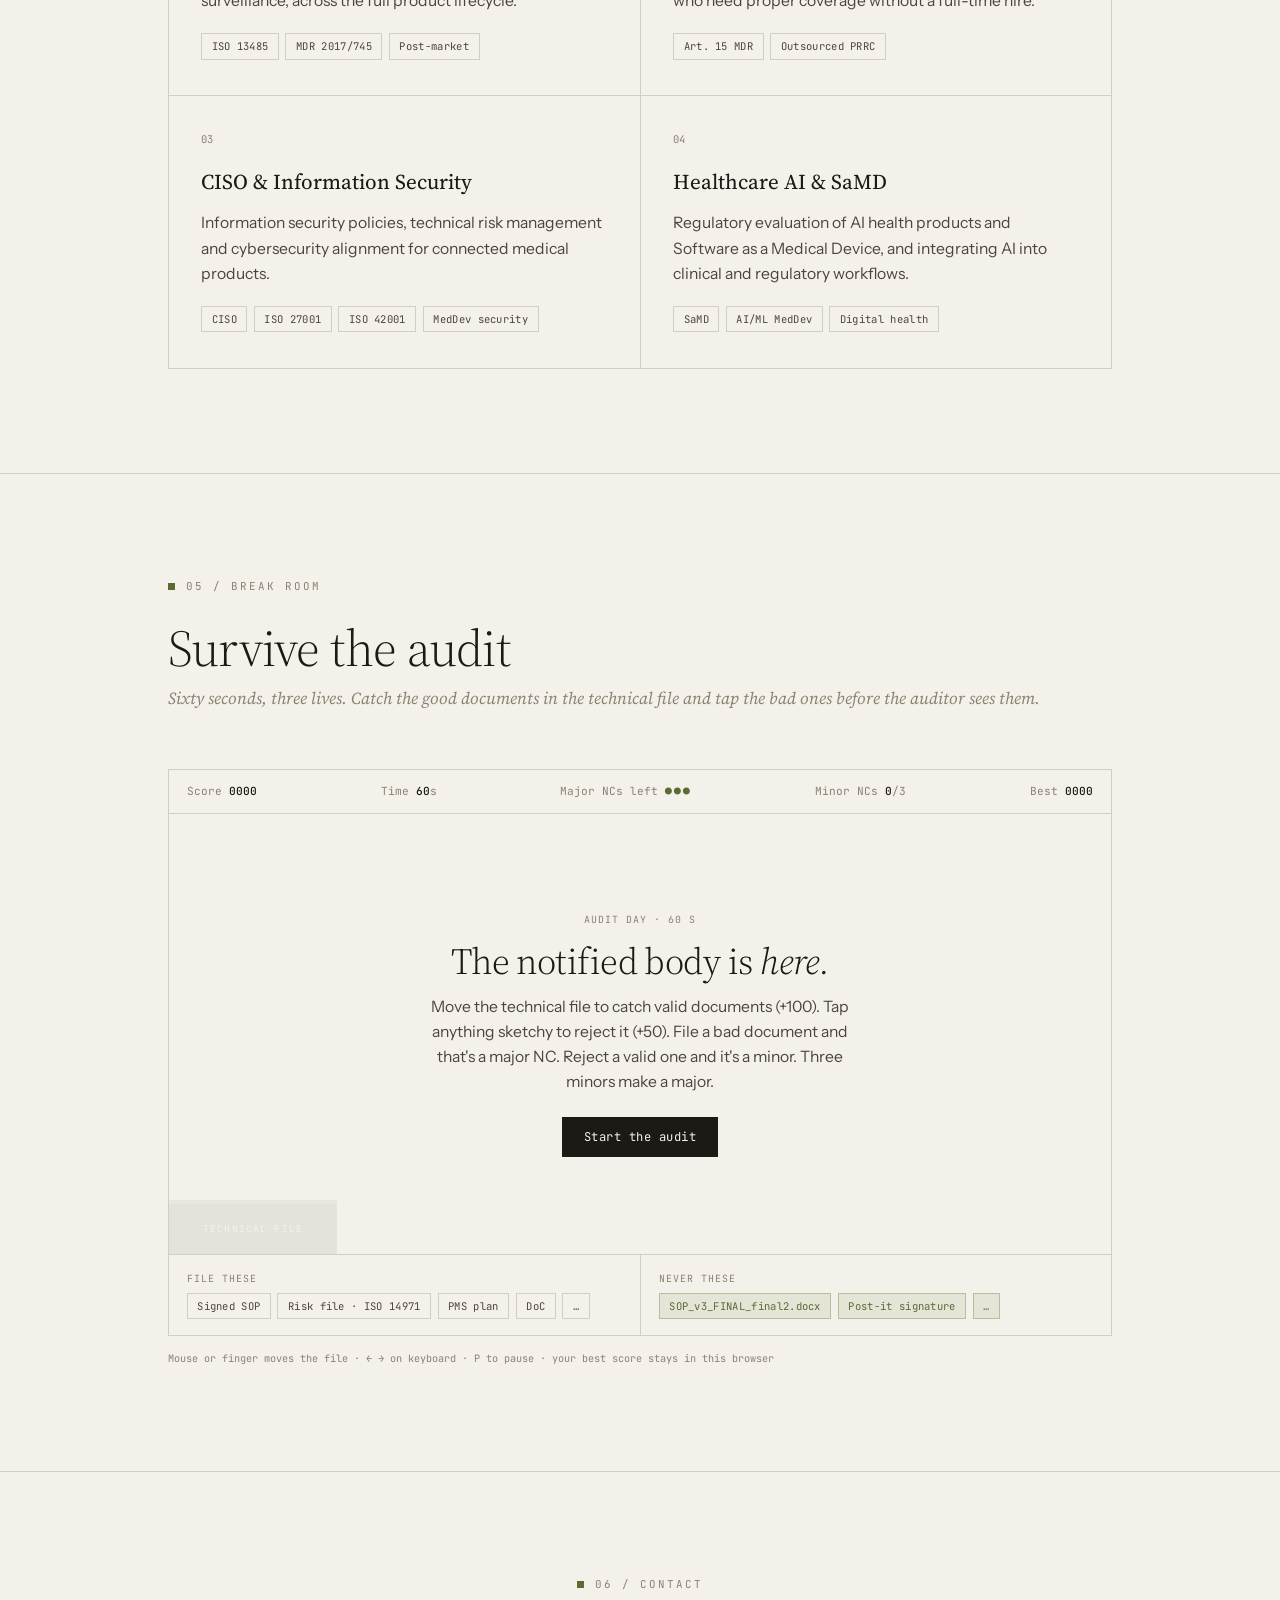
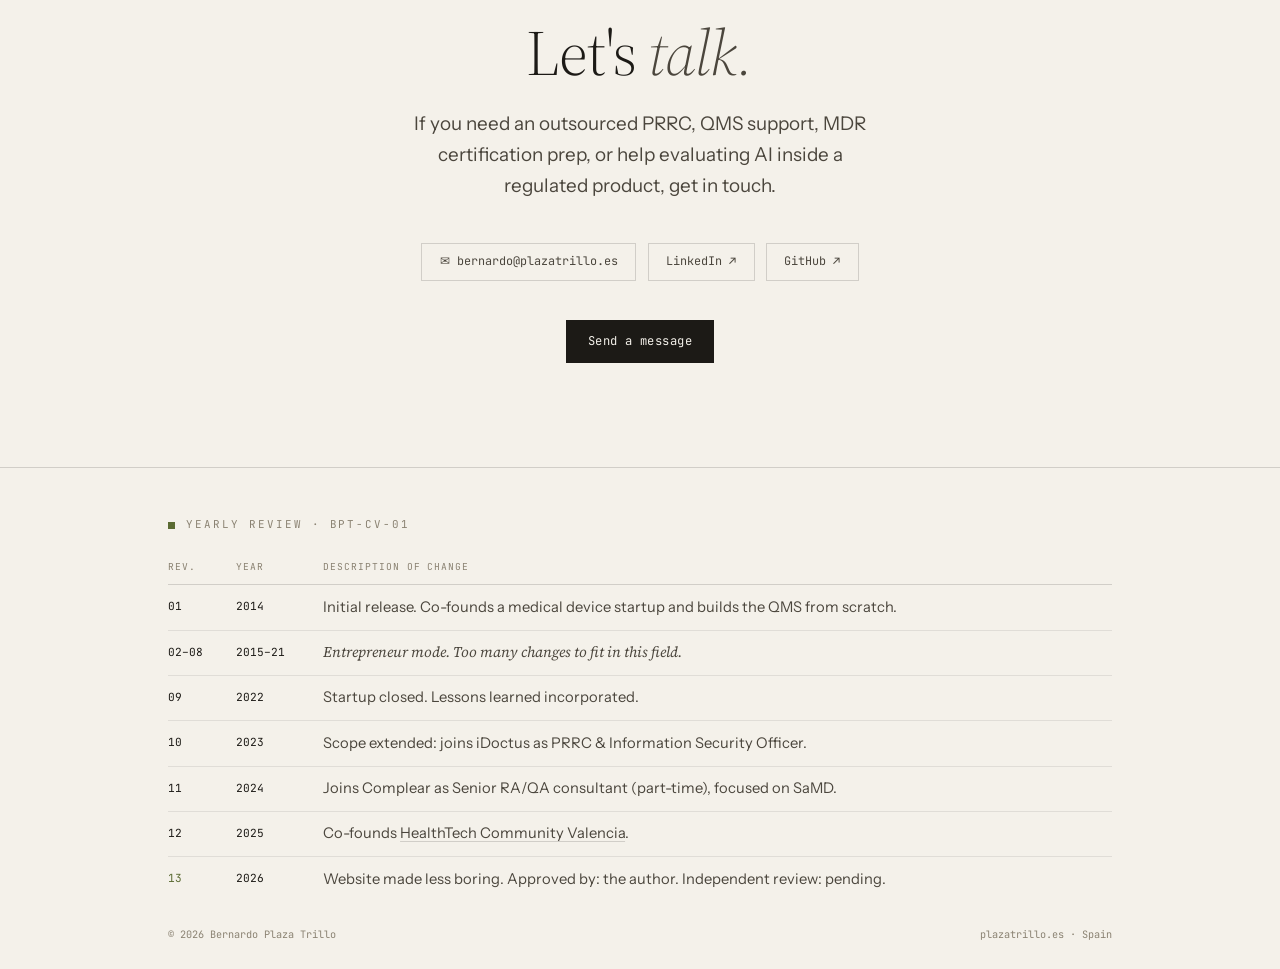
==== commit 7cfed302: "Yearly review: collapse 2015-21 into entrepreneur mode row Co-Authored-By: Claude Opus 5.5 (1M conte" ====
--- a/index.html
+++ b/index.html
@@ -354,7 +354,7 @@
     .revs td:nth-child(-n+2) { font-family: var(--mono); font-size: 0.7rem; color: var(--ink); white-space: nowrap; padding-top: 0.82rem; }
     .revs tr:last-child td { border-bottom: none; }
     .revs .cur td:first-child { color: var(--stamp); }
-    .revs .nc td { color: var(--ink-3); }
+    .revs .em td:last-child { font-family: var(--disp); font-style: italic; }
 
     @media (prefers-reduced-motion: reduce) {
       .stamp.hit { animation: none; opacity: 0.85; }
@@ -783,13 +783,7 @@
           <thead><tr><th>Rev.</th><th>Year</th><th>Description of change</th></tr></thead>
           <tbody>
             <tr><td>01</td><td>2014</td><td>Initial release. Co-founds a medical device startup and builds the QMS from scratch.</td></tr>
-            <tr class="nc"><td>02</td><td>2015</td><td>Annual review. No significant changes.</td></tr>
-            <tr class="nc"><td>03</td><td>2016</td><td>Annual review. No significant changes.</td></tr>
-            <tr class="nc"><td>04</td><td>2017</td><td>Annual review. No significant changes.</td></tr>
-            <tr class="nc"><td>05</td><td>2018</td><td>Annual review. No significant changes.</td></tr>
-            <tr class="nc"><td>06</td><td>2019</td><td>Annual review. No significant changes.</td></tr>
-            <tr class="nc"><td>07</td><td>2020</td><td>Annual review. No significant changes.</td></tr>
-            <tr class="nc"><td>08</td><td>2021</td><td>Annual review. No significant changes.</td></tr>
+            <tr class="em"><td>02–08</td><td>2015–21</td><td>Entrepreneur mode. Too many changes to fit in this field.</td></tr>
             <tr><td>09</td><td>2022</td><td>Startup closed. Lessons learned incorporated.</td></tr>
             <tr><td>10</td><td>2023</td><td>Scope extended: joins iDoctus as PRRC &amp; Information Security Officer.</td></tr>
             <tr><td>11</td><td>2024</td><td>Joins Complear as Senior RA/QA consultant (part-time), focused on SaMD.</td></tr>
